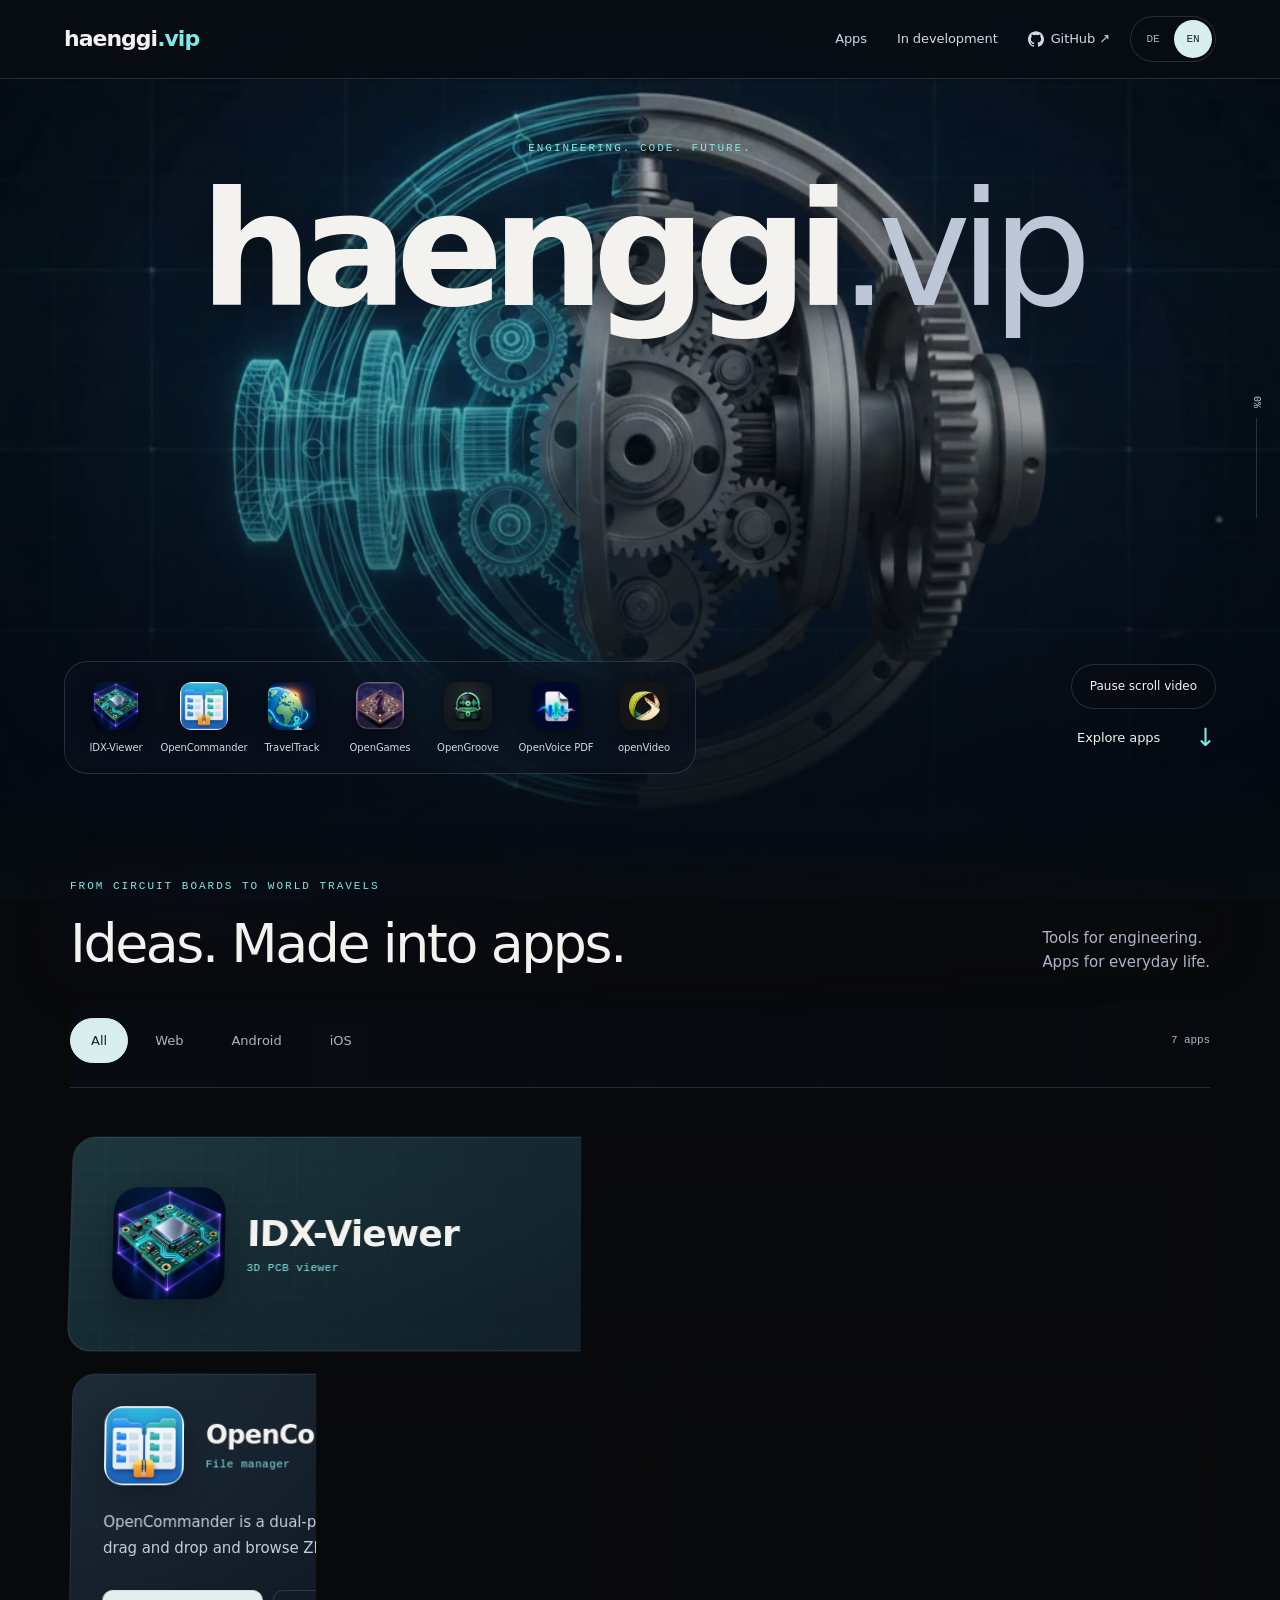
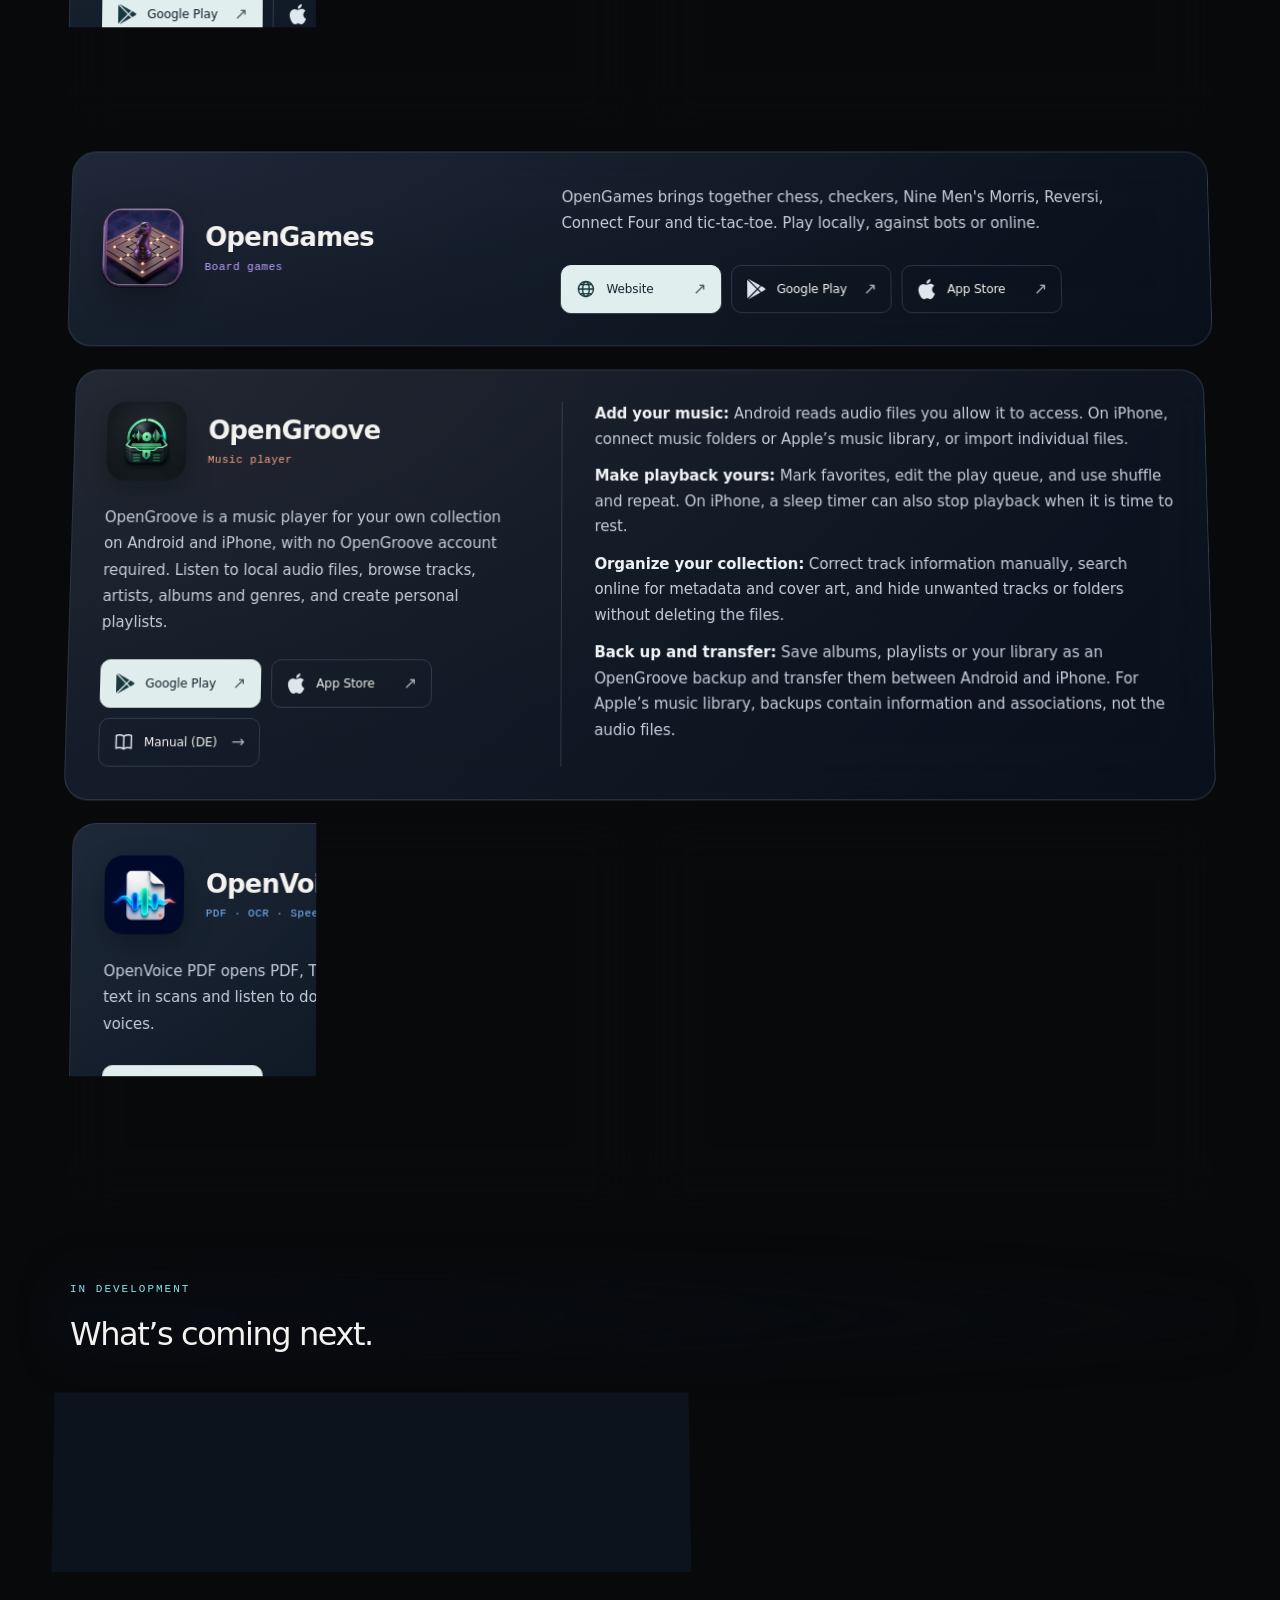
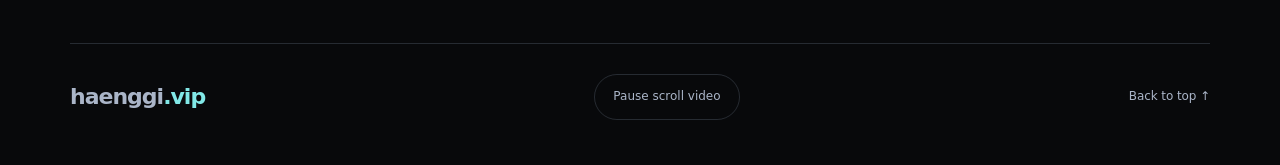
==== index.html @ 6e9cf8d0 "Expand OpenGroove homepage overview with platform-specific features" ====
<!doctype html>
<html lang="de"><head><meta charset="utf-8"><meta name="viewport" content="width=device-width,initial-scale=1"><meta name="theme-color" content="#080c13"><title>haenggi.vip | Apps und PCB-Werkzeuge</title><meta name="description" content="Entdecke IDX-Viewer, OpenCommander, TravelTrack, OpenGames, OpenGroove, OpenVoice PDF und openVideo: Apps für Technik, Dateien, Reisen, Spiele, Musik und Dokumente."><meta property="og:title" content="haenggi.vip | Apps und PCB-Werkzeuge"><meta property="og:description" content="Entdecke IDX-Viewer, OpenCommander, TravelTrack, OpenGames, OpenGroove, OpenVoice PDF und openVideo: Apps für Technik, Dateien, Reisen, Spiele, Musik und Dokumente."><meta property="og:type" content="website"><link rel="canonical" href="https://haenggi.vip/"><link rel="icon" href="assets/favicon.svg"><link rel="stylesheet" href="cool-website.css"><link rel="stylesheet" href="styles.css?v=20261025-opengroove"><script src="language.js" defer></script><script src="config.js" defer></script><script src="cool-website.js" defer></script><script src="app.js?v=20261013" defer></script>
<link rel="alternate" hreflang="de" href="https://haenggi.vip/">
<link rel="alternate" hreflang="en" href="https://haenggi.vip/en/">
<link rel="alternate" hreflang="x-default" href="https://haenggi.vip/">
<meta name="robots" content="index,follow,max-image-preview:large">
<meta property="og:url" content="https://haenggi.vip/">
<meta property="og:site_name" content="haenggi.vip">
<meta property="og:locale" content="de_DE">
<meta property="og:image" content="https://haenggi.vip/assets/hero-poster.jpg">
<meta property="og:image:width" content="1280">
<meta property="og:image:height" content="720">
<meta property="og:image:alt" content="Mechanische Struktur aus dem Hintergrundfilm von haenggi.vip">
<meta name="twitter:card" content="summary_large_image">
<script type="application/ld+json">
{
  "@context": "https://schema.org",
  "@graph": [
    {
      "@type": "WebSite",
      "@id": "https://haenggi.vip/#website",
      "url": "https://haenggi.vip/",
      "name": "haenggi.vip",
      "inLanguage": "de"
    },
    {
      "@type": "CollectionPage",
      "@id": "https://haenggi.vip/#page",
      "url": "https://haenggi.vip/",
      "name": "haenggi.vip | Apps und PCB-Werkzeuge",
      "description": "Entdecke IDX-Viewer, OpenCommander, TravelTrack, OpenGames, OpenGroove, OpenVoice PDF und openVideo: Apps für Technik, Dateien, Reisen, Spiele, Musik und Dokumente.",
      "inLanguage": "de",
      "isPartOf": {
        "@id": "https://haenggi.vip/#website"
      },
      "mainEntity": {
        "@type": "ItemList",
        "name": "Veröffentlichte Apps und Engineering-Werkzeuge",
        "numberOfItems": 7,
        "itemListElement": [
          {
            "@type": "ListItem",
            "position": 1,
            "item": {
              "@type": [
                "SoftwareApplication",
                "SoftwareSourceCode"
              ],
              "@id": "https://haenggi.vip/#idx-viewer",
              "name": "IDX-Viewer",
              "description": "IDX-Viewer ist ein 3D-PCB-Viewer für Leiterplatten im IDX-Format. Änderungen prüfen, bearbeiten und als Antwortdatei exportieren.",
              "url": "https://haenggi-vip.github.io/IDX-Viewer/",
              "applicationCategory": "DesignApplication",
              "image": "https://haenggi.vip/assets/icons/idx-viewer.webp",
              "sameAs": [
                "https://github.com/haenggi-vip/IDX-Viewer"
              ],
              "codeRepository": "https://github.com/haenggi-vip/IDX-Viewer"
            }
          },
          {
            "@type": "ListItem",
            "position": 2,
            "item": {
              "@type": "SoftwareApplication",
              "@id": "https://haenggi.vip/#opencommander",
              "name": "OpenCommander",
              "description": "OpenCommander ist ein Dateimanager mit zwei Fenstern. Dateien per Drag & Drop verschieben und ZIP-Archive durchsuchen.",
              "url": "https://play.google.com/store/apps/details?id=com.opencommander",
              "applicationCategory": "UtilitiesApplication",
              "image": "https://haenggi.vip/assets/icons/opencommander.webp",
              "sameAs": [
                "https://apps.apple.com/ch/app/opencommander/id6804432999"
              ],
              "installUrl": [
                "https://play.google.com/store/apps/details?id=com.opencommander",
                "https://apps.apple.com/ch/app/opencommander/id6804432999"
              ]
            }
          },
          {
            "@type": "ListItem",
            "position": 3,
            "item": {
              "@type": "SoftwareApplication",
              "@id": "https://haenggi.vip/#traveltrack",
              "name": "TravelTrack",
              "description": "TravelTrack ist ein digitales Reisetagebuch: Stopps, Fotos und Videos festhalten und Reiserouten auf einer interaktiven 3D-Weltkarte erkunden.",
              "url": "https://traveltrack.vip",
              "applicationCategory": "TravelApplication",
              "image": "https://haenggi.vip/assets/icons/traveltrack.webp",
              "sameAs": [
                "https://play.google.com/store/apps/details?id=vip.traveltrack.app",
                "https://apps.apple.com/ch/app/traveltrack/id6804429493"
              ],
              "installUrl": [
                "https://play.google.com/store/apps/details?id=vip.traveltrack.app",
                "https://apps.apple.com/ch/app/traveltrack/id6804429493"
              ]
            }
          },
          {
            "@type": "ListItem",
            "position": 4,
            "item": {
              "@type": "SoftwareApplication",
              "@id": "https://haenggi.vip/#opengames",
              "name": "OpenGames",
              "description": "OpenGames vereint Schach, Dame, Mühle, Reversi, Vier Gewinnt und Tic-Tac-Toe. Die Brettspiele lokal, gegen Bots oder online spielen.",
              "url": "https://opengames.vip",
              "applicationCategory": "GameApplication",
              "image": "https://haenggi.vip/assets/icons/opengames.webp",
              "sameAs": [
                "https://play.google.com/store/apps/details?id=vip.opengames.nativeapp",
                "https://apps.apple.com/ch/app/opengames/id6803944966"
              ],
              "installUrl": [
                "https://play.google.com/store/apps/details?id=vip.opengames.nativeapp",
                "https://apps.apple.com/ch/app/opengames/id6803944966"
              ]
            }
          },
          {
            "@type": "ListItem",
            "position": 5,
            "item": {
              "@type": "SoftwareApplication",
              "@id": "https://haenggi.vip/#opengroove",
              "name": "OpenGroove",
              "description": "OpenGroove ist dein Musikplayer für die eigene Sammlung auf Android und iPhone, ohne OpenGroove-Benutzerkonto. Höre lokale Audiodateien, entdecke deine Musik nach Titeln, Interpreten, Alben und Genres und stelle persönliche Playlists zusammen.",
              "url": "https://play.google.com/store/apps/details?id=vip.haenggi.opengroove",
              "applicationCategory": "MultimediaApplication",
              "image": "https://haenggi.vip/assets/icons/opengroove.webp",
              "sameAs": [
                "https://apps.apple.com/ch/app/opengroove/id6804463846"
              ],
              "installUrl": [
                "https://play.google.com/store/apps/details?id=vip.haenggi.opengroove",
                "https://apps.apple.com/ch/app/opengroove/id6804463846"
              ]
            }
          },
          {
            "@type": "ListItem",
            "position": 6,
            "item": {
              "@type": "SoftwareApplication",
              "@id": "https://haenggi.vip/#openvoicepdf",
              "name": "OpenVoice PDF",
              "description": "OpenVoice PDF öffnet PDF, TXT, Markdown und HTML. Text aus Scans erkennen und Dokumente mit lokalen Stimmen vorlesen lassen.",
              "url": "https://play.google.com/store/apps/details?id=com.openvoicepdf.app",
              "installUrl": "https://play.google.com/store/apps/details?id=com.openvoicepdf.app",
              "operatingSystem": "Android",
              "applicationCategory": "BooksApplication",
              "image": "https://haenggi.vip/assets/icons/openvoicepdf.webp"
            }
          },
          {
            "@type": "ListItem",
            "position": 7,
            "item": {
              "@type": "SoftwareApplication",
              "@id": "https://haenggi.vip/#openvideo",
              "name": "openVideo",
              "description": "openVideo bearbeitet Videos direkt auf dem Gerät. Objekten automatisch folgen, Zoom und Tempo anpassen, Clips schneiden und exportieren.",
              "url": "https://play.google.com/store/apps/details?id=com.openvideo.app",
              "installUrl": "https://play.google.com/store/apps/details?id=com.openvideo.app",
              "operatingSystem": "Android",
              "applicationCategory": "MultimediaApplication",
              "image": "https://haenggi.vip/assets/icons/openvideo.webp"
            }
          }
        ]
      }
    }
  ]
}
</script>
</head>
<body><a class="skip-link" href="#apps">Zu den Apps</a>
<header class="site-header"><a class="brand" href="#origin">haenggi<span>.vip</span></a><nav aria-label="Hauptnavigation"><a href="#apps">Apps</a><a href="#development">In Entwicklung</a><a href="https://github.com/haenggi-vip" class="nav-github"><svg class="nav-icon" aria-hidden="true" focusable="false" fill="currentColor" role="img" viewBox="0 0 24 24" xmlns="http://www.w3.org/2000/svg"><path d="M12 .297c-6.63 0-12 5.373-12 12 0 5.303 3.438 9.8 8.205 11.385.6.113.82-.258.82-.577 0-.285-.01-1.04-.015-2.04-3.338.724-4.042-1.61-4.042-1.61C4.422 18.07 3.633 17.7 3.633 17.7c-1.087-.744.084-.729.084-.729 1.205.084 1.838 1.236 1.838 1.236 1.07 1.835 2.809 1.305 3.495.998.108-.776.417-1.305.76-1.605-2.665-.3-5.466-1.332-5.466-5.93 0-1.31.465-2.38 1.235-3.22-.135-.303-.54-1.523.105-3.176 0 0 1.005-.322 3.3 1.23.96-.267 1.98-.399 3-.405 1.02.006 2.04.138 3 .405 2.28-1.552 3.285-1.23 3.285-1.23.645 1.653.24 2.873.12 3.176.765.84 1.23 1.91 1.23 3.22 0 4.61-2.805 5.625-5.475 5.92.42.36.81 1.096.81 2.22 0 1.606-.015 2.896-.015 3.286 0 .315.21.69.825.57C20.565 22.092 24 17.592 24 12.297c0-6.627-5.373-12-12-12"/></svg><span>GitHub ↗</span></a></nav><div class="language-switch" role="group" aria-label="Sprache"><a href="./?lang=de" lang="de" hreflang="de" aria-current="page">DE</a><a href="en/?lang=en" lang="en" hreflang="en">EN</a></div></header>
<div class="background" aria-hidden="true"><img class="media-poster" fetchpriority="high" src="assets/hero-poster.jpg" alt="" width="1280" height="720"><video id="hero-video" data-scroll-src="assets/hero-scroll.mp4" data-scroll-src-mobile="assets/hero-scroll-mobile.mp4" muted playsinline preload="none" poster="assets/hero-poster.jpg"></video></div>
<aside class="scroll-hud" aria-label="Scrollfortschritt"><span><span id="scroll-value">0</span>%</span><div class="progress-track"><i id="progress-fill"></i></div></aside>
<main><section id="origin" class="hero"><div class="hero-shell"><div class="hero-heading"><p class="eyebrow">ENGINEERING. CODE. FUTURE.</p><h1>haenggi<span>.vip</span></h1></div><div class="hero-bottom"><button class="motion-button hero-motion" data-motion-toggle aria-pressed="false">Scroll-Video pausieren</button><nav class="app-dock" aria-label="Direkt zu einer App"><a href="#idx-viewer" title="IDX-Viewer"><img src="assets/icons/idx-viewer.webp" width="48" height="48" alt=""><span>IDX-Viewer</span></a><a href="#opencommander" title="OpenCommander"><img src="assets/icons/opencommander.webp" width="48" height="48" alt=""><span>OpenCommander</span></a><a href="#traveltrack" title="TravelTrack"><img src="assets/icons/traveltrack.webp" width="48" height="48" alt=""><span>TravelTrack</span></a><a href="#opengames" title="OpenGames"><img src="assets/icons/opengames.webp" width="48" height="48" alt=""><span>OpenGames</span></a><a href="#opengroove" title="OpenGroove"><img src="assets/icons/opengroove.webp" width="48" height="48" alt=""><span>OpenGroove</span></a><a href="#openvoicepdf" title="OpenVoice PDF"><img src="assets/icons/openvoicepdf.webp" width="48" height="48" alt=""><span>OpenVoice PDF</span></a><a href="#openvideo" title="openVideo"><img src="assets/icons/openvideo.webp" width="48" height="48" alt=""><span>openVideo</span></a></nav><a class="scroll-cue" href="#apps"><span>Apps entdecken</span><span aria-hidden="true">↓</span></a></div></div></section>
<div id="apps" class="collection"><div class="collection-heading"><div><p class="eyebrow">VON DER LEITERPLATTE BIS ZUR WELTREISE</p><h2>Ideen. Als Apps.</h2></div><p class="collection-note">Werkzeuge für Technik.<br>Apps für jeden Tag.</p></div>
<div class="filter-bar" hidden><div class="filters" role="group" aria-label="Apps nach Plattform filtern"><button data-filter="all" aria-pressed="true">Alle</button><button data-filter="web" aria-pressed="false">Web</button><button data-filter="android" aria-pressed="false">Android</button><button data-filter="ios" aria-pressed="false">iOS</button></div><span id="result-count" role="status">7 Apps</span></div>
<section id="engineering" class="portfolio engineering" aria-label="PCB und Engineering"><div class="cards">
<!-- Standardparts: bis zur Veröffentlichung ausgeblendet.
<article class="app-card" id="standardparts"><div class="app-identity"><img class="app-icon" src="assets/icons/standardparts.webp" width="96" height="96" alt="" loading="lazy"><div><h3>Standardparts</h3><p class="category">CAD Teile</p></div></div><div class="card-info"><p class="app-description">CAD-Bauteile für die mechanische Konstruktion.</p></div></article>
-->
<article class="app-card" data-platforms="web" id="idx-viewer"><div class="app-identity"><img class="app-icon" src="assets/icons/idx-viewer.webp" width="96" height="96" alt="" loading="lazy"><div><h3>IDX-Viewer</h3><p class="category">3D-PCB-Viewer</p></div></div><div class="card-info"><p class="app-description">IDX-Viewer ist ein 3D-PCB-Viewer für Leiterplatten im IDX-Format. Änderungen prüfen, bearbeiten und als Antwortdatei exportieren.</p><div class="app-actions"><a class="app-link" href="https://haenggi-vip.github.io/IDX-Viewer/" aria-label="IDX-Viewer öffnen"><svg class="button-icon" style="fill:none" aria-hidden="true" focusable="false" xmlns="http://www.w3.org/2000/svg" viewBox="0 0 24 24" fill="none" stroke="currentColor" stroke-width="1.7"><circle cx="12" cy="12" r="9"/><ellipse cx="12" cy="12" rx="4" ry="9"/><path d="M3 12h18M5 6.5h14M5 17.5h14"/></svg><span class="button-label">App öffnen</span><span class="button-arrow" aria-hidden="true">↗</span></a><a class="store-link" href="https://github.com/haenggi-vip/IDX-Viewer" aria-label="IDX-Viewer auf GitHub"><svg class="button-icon" aria-hidden="true" focusable="false" fill="currentColor" role="img" viewBox="0 0 24 24" xmlns="http://www.w3.org/2000/svg"><path d="M12 .297c-6.63 0-12 5.373-12 12 0 5.303 3.438 9.8 8.205 11.385.6.113.82-.258.82-.577 0-.285-.01-1.04-.015-2.04-3.338.724-4.042-1.61-4.042-1.61C4.422 18.07 3.633 17.7 3.633 17.7c-1.087-.744.084-.729.084-.729 1.205.084 1.838 1.236 1.838 1.236 1.07 1.835 2.809 1.305 3.495.998.108-.776.417-1.305.76-1.605-2.665-.3-5.466-1.332-5.466-5.93 0-1.31.465-2.38 1.235-3.22-.135-.303-.54-1.523.105-3.176 0 0 1.005-.322 3.3 1.23.96-.267 1.98-.399 3-.405 1.02.006 2.04.138 3 .405 2.28-1.552 3.285-1.23 3.285-1.23.645 1.653.24 2.873.12 3.176.765.84 1.23 1.91 1.23 3.22 0 4.61-2.805 5.625-5.475 5.92.42.36.81 1.096.81 2.22 0 1.606-.015 2.896-.015 3.286 0 .315.21.69.825.57C20.565 22.092 24 17.592 24 12.297c0-6.627-5.373-12-12-12"/></svg><span class="button-label">GitHub</span><span class="button-arrow" aria-hidden="true">↗</span></a></div></div></article></div></section>
<section id="digital" class="portfolio digital" aria-label="Apps für den Alltag"><div class="cards"><article class="app-card" data-platforms="android ios" id="opencommander"><div class="app-identity"><img class="app-icon" src="assets/icons/opencommander.webp" width="96" height="96" alt="" loading="lazy"><div><h3>OpenCommander</h3><p class="category">Dateimanager</p></div></div><div class="card-info"><p class="app-description">OpenCommander ist ein Dateimanager mit zwei Fenstern. Dateien per Drag & Drop verschieben und ZIP-Archive durchsuchen.</p><div class="app-actions"><a class="app-link" data-app="opencommander" href="https://play.google.com/store/apps/details?id=com.opencommander" aria-label="OpenCommander auf Google Play"><svg class="button-icon" aria-hidden="true" focusable="false" fill="currentColor" role="img" viewBox="0 0 24 24" xmlns="http://www.w3.org/2000/svg"><path d="M22.018 13.298l-3.919 2.218-3.515-3.493 3.543-3.521 3.891 2.202a1.49 1.49 0 0 1 0 2.594zM1.337.924a1.486 1.486 0 0 0-.112.568v21.017c0 .217.045.419.124.6l11.155-11.087L1.337.924zm12.207 10.065l3.258-3.238L3.45.195a1.466 1.466 0 0 0-.946-.179l11.04 10.973zm0 2.067l-11 10.933c.298.036.612-.016.906-.183l13.324-7.54-3.23-3.21z"/></svg><span class="button-label">Google Play</span><span class="button-arrow" aria-hidden="true">↗</span></a><a class="store-link" href="https://apps.apple.com/ch/app/opencommander/id6804432999" aria-label="OpenCommander im App Store"><svg class="button-icon" aria-hidden="true" focusable="false" fill="currentColor" role="img" viewBox="0 0 24 24" xmlns="http://www.w3.org/2000/svg"><path d="M12.152 6.896c-.948 0-2.415-1.078-3.96-1.04-2.04.027-3.91 1.183-4.961 3.014-2.117 3.675-.546 9.103 1.519 12.09 1.013 1.454 2.208 3.09 3.792 3.039 1.52-.065 2.09-.987 3.935-.987 1.831 0 2.35.987 3.96.948 1.637-.026 2.676-1.48 3.676-2.948 1.156-1.688 1.636-3.325 1.662-3.415-.039-.013-3.182-1.221-3.22-4.857-.026-3.04 2.48-4.494 2.597-4.559-1.429-2.09-3.623-2.324-4.39-2.376-2-.156-3.675 1.09-4.61 1.09zM15.53 3.83c.843-1.012 1.4-2.427 1.245-3.83-1.207.052-2.662.805-3.532 1.818-.78.896-1.454 2.338-1.273 3.714 1.338.104 2.715-.688 3.559-1.701"/></svg><span class="button-label">App Store</span><span class="button-arrow" aria-hidden="true">↗</span></a></div></div></article><article class="app-card" data-platforms="web android ios" id="traveltrack"><div class="app-identity"><img class="app-icon" src="assets/icons/traveltrack.webp" width="96" height="96" alt="" loading="lazy"><div><h3>TravelTrack</h3><p class="category">Reisetagebuch</p></div></div><div class="card-info"><p class="app-description">TravelTrack ist ein digitales Reisetagebuch: Stopps, Fotos und Videos festhalten und Reiserouten auf einer interaktiven 3D-Weltkarte erkunden.</p><div class="app-actions"><a class="app-link" data-app="traveltrack" href="https://traveltrack.vip" aria-label="TravelTrack öffnen"><svg class="button-icon" style="fill:none" aria-hidden="true" focusable="false" xmlns="http://www.w3.org/2000/svg" viewBox="0 0 24 24" fill="none" stroke="currentColor" stroke-width="1.7"><circle cx="12" cy="12" r="9"/><ellipse cx="12" cy="12" rx="4" ry="9"/><path d="M3 12h18M5 6.5h14M5 17.5h14"/></svg><span class="button-label">Website</span><span class="button-arrow" aria-hidden="true">↗</span></a><a class="store-link" href="https://play.google.com/store/apps/details?id=vip.traveltrack.app" aria-label="TravelTrack auf Google Play"><svg class="button-icon" aria-hidden="true" focusable="false" fill="currentColor" role="img" viewBox="0 0 24 24" xmlns="http://www.w3.org/2000/svg"><path d="M22.018 13.298l-3.919 2.218-3.515-3.493 3.543-3.521 3.891 2.202a1.49 1.49 0 0 1 0 2.594zM1.337.924a1.486 1.486 0 0 0-.112.568v21.017c0 .217.045.419.124.6l11.155-11.087L1.337.924zm12.207 10.065l3.258-3.238L3.45.195a1.466 1.466 0 0 0-.946-.179l11.04 10.973zm0 2.067l-11 10.933c.298.036.612-.016.906-.183l13.324-7.54-3.23-3.21z"/></svg><span class="button-label">Google Play</span><span class="button-arrow" aria-hidden="true">↗</span></a><a class="store-link" href="https://apps.apple.com/ch/app/traveltrack/id6804429493" aria-label="TravelTrack im App Store"><svg class="button-icon" aria-hidden="true" focusable="false" fill="currentColor" role="img" viewBox="0 0 24 24" xmlns="http://www.w3.org/2000/svg"><path d="M12.152 6.896c-.948 0-2.415-1.078-3.96-1.04-2.04.027-3.91 1.183-4.961 3.014-2.117 3.675-.546 9.103 1.519 12.09 1.013 1.454 2.208 3.09 3.792 3.039 1.52-.065 2.09-.987 3.935-.987 1.831 0 2.35.987 3.96.948 1.637-.026 2.676-1.48 3.676-2.948 1.156-1.688 1.636-3.325 1.662-3.415-.039-.013-3.182-1.221-3.22-4.857-.026-3.04 2.48-4.494 2.597-4.559-1.429-2.09-3.623-2.324-4.39-2.376-2-.156-3.675 1.09-4.61 1.09zM15.53 3.83c.843-1.012 1.4-2.427 1.245-3.83-1.207.052-2.662.805-3.532 1.818-.78.896-1.454 2.338-1.273 3.714 1.338.104 2.715-.688 3.559-1.701"/></svg><span class="button-label">App Store</span><span class="button-arrow" aria-hidden="true">↗</span></a></div></div></article><article class="app-card" data-platforms="web android ios" id="opengames"><div class="app-identity"><img class="app-icon" src="assets/icons/opengames.webp" width="96" height="96" alt="" loading="lazy"><div><h3>OpenGames</h3><p class="category">Brettspiele</p></div></div><div class="card-info"><p class="app-description">OpenGames vereint Schach, Dame, Mühle, Reversi, Vier Gewinnt und Tic-Tac-Toe. Die Brettspiele lokal, gegen Bots oder online spielen.</p><div class="app-actions"><a class="app-link" data-app="opengames" href="https://opengames.vip" aria-label="OpenGames öffnen"><svg class="button-icon" style="fill:none" aria-hidden="true" focusable="false" xmlns="http://www.w3.org/2000/svg" viewBox="0 0 24 24" fill="none" stroke="currentColor" stroke-width="1.7"><circle cx="12" cy="12" r="9"/><ellipse cx="12" cy="12" rx="4" ry="9"/><path d="M3 12h18M5 6.5h14M5 17.5h14"/></svg><span class="button-label">Website</span><span class="button-arrow" aria-hidden="true">↗</span></a><a class="store-link" href="https://play.google.com/store/apps/details?id=vip.opengames.nativeapp" aria-label="OpenGames auf Google Play"><svg class="button-icon" aria-hidden="true" focusable="false" fill="currentColor" role="img" viewBox="0 0 24 24" xmlns="http://www.w3.org/2000/svg"><path d="M22.018 13.298l-3.919 2.218-3.515-3.493 3.543-3.521 3.891 2.202a1.49 1.49 0 0 1 0 2.594zM1.337.924a1.486 1.486 0 0 0-.112.568v21.017c0 .217.045.419.124.6l11.155-11.087L1.337.924zm12.207 10.065l3.258-3.238L3.45.195a1.466 1.466 0 0 0-.946-.179l11.04 10.973zm0 2.067l-11 10.933c.298.036.612-.016.906-.183l13.324-7.54-3.23-3.21z"/></svg><span class="button-label">Google Play</span><span class="button-arrow" aria-hidden="true">↗</span></a><a class="store-link" href="https://apps.apple.com/ch/app/opengames/id6803944966" aria-label="OpenGames im App Store"><svg class="button-icon" aria-hidden="true" focusable="false" fill="currentColor" role="img" viewBox="0 0 24 24" xmlns="http://www.w3.org/2000/svg"><path d="M12.152 6.896c-.948 0-2.415-1.078-3.96-1.04-2.04.027-3.91 1.183-4.961 3.014-2.117 3.675-.546 9.103 1.519 12.09 1.013 1.454 2.208 3.09 3.792 3.039 1.52-.065 2.09-.987 3.935-.987 1.831 0 2.35.987 3.96.948 1.637-.026 2.676-1.48 3.676-2.948 1.156-1.688 1.636-3.325 1.662-3.415-.039-.013-3.182-1.221-3.22-4.857-.026-3.04 2.48-4.494 2.597-4.559-1.429-2.09-3.623-2.324-4.39-2.376-2-.156-3.675 1.09-4.61 1.09zM15.53 3.83c.843-1.012 1.4-2.427 1.245-3.83-1.207.052-2.662.805-3.532 1.818-.78.896-1.454 2.338-1.273 3.714 1.338.104 2.715-.688 3.559-1.701"/></svg><span class="button-label">App Store</span><span class="button-arrow" aria-hidden="true">↗</span></a></div></div></article><article class="app-card" data-platforms="android ios" id="opengroove"><div class="app-identity"><img class="app-icon" src="assets/icons/opengroove.webp" width="96" height="96" alt="" loading="lazy"><div><h3>OpenGroove</h3><p class="category">Musikplayer</p></div></div><div class="card-info"><p class="app-description">OpenGroove ist dein Musikplayer für die eigene Sammlung auf Android und iPhone, ohne OpenGroove-Benutzerkonto. Höre lokale Audiodateien, entdecke deine Musik nach Titeln, Interpreten, Alben und Genres und stelle persönliche Playlists zusammen.</p><ul class="app-details"><li><strong>Musik hinzufügen:</strong> Android liest freigegebene Audiodateien ein. Auf dem iPhone verbindest du Musikordner oder Apples Musikmediathek und kannst einzelne Dateien importieren.</li><li><strong>Wiedergabe gestalten:</strong> Favoriten markieren, die Abspielliste bearbeiten sowie Zufall und Wiederholung nutzen. Auf dem iPhone hilft zusätzlich ein Sleep-Timer beim Einschlafen.</li><li><strong>Sammlung aufräumen:</strong> Titelangaben manuell korrigieren, online nach Metadaten und Covern suchen und unerwünschte Titel oder Ordner ausblenden, ohne die Dateien zu löschen.</li><li><strong>Sichern und mitnehmen:</strong> Alben, Playlists oder die Bibliothek als OpenGroove-Backup sichern und zwischen Android und iPhone übertragen. Bei Apples Musikmediathek werden Angaben und Zuordnungen gesichert, nicht die Audiodateien.</li></ul><div class="app-actions"><a class="app-link" data-app="opengroove" href="https://play.google.com/store/apps/details?id=vip.haenggi.opengroove" aria-label="OpenGroove auf Google Play"><svg class="button-icon" aria-hidden="true" focusable="false" fill="currentColor" role="img" viewBox="0 0 24 24" xmlns="http://www.w3.org/2000/svg"><path d="M22.018 13.298l-3.919 2.218-3.515-3.493 3.543-3.521 3.891 2.202a1.49 1.49 0 0 1 0 2.594zM1.337.924a1.486 1.486 0 0 0-.112.568v21.017c0 .217.045.419.124.6l11.155-11.087L1.337.924zm12.207 10.065l3.258-3.238L3.45.195a1.466 1.466 0 0 0-.946-.179l11.04 10.973zm0 2.067l-11 10.933c.298.036.612-.016.906-.183l13.324-7.54-3.23-3.21z"/></svg><span class="button-label">Google Play</span><span class="button-arrow" aria-hidden="true">↗</span></a><a class="store-link" href="https://apps.apple.com/ch/app/opengroove/id6804463846" aria-label="OpenGroove im App Store"><svg class="button-icon" aria-hidden="true" focusable="false" fill="currentColor" role="img" viewBox="0 0 24 24" xmlns="http://www.w3.org/2000/svg"><path d="M12.152 6.896c-.948 0-2.415-1.078-3.96-1.04-2.04.027-3.91 1.183-4.961 3.014-2.117 3.675-.546 9.103 1.519 12.09 1.013 1.454 2.208 3.09 3.792 3.039 1.52-.065 2.09-.987 3.935-.987 1.831 0 2.35.987 3.96.948 1.637-.026 2.676-1.48 3.676-2.948 1.156-1.688 1.636-3.325 1.662-3.415-.039-.013-3.182-1.221-3.22-4.857-.026-3.04 2.48-4.494 2.597-4.559-1.429-2.09-3.623-2.324-4.39-2.376-2-.156-3.675 1.09-4.61 1.09zM15.53 3.83c.843-1.012 1.4-2.427 1.245-3.83-1.207.052-2.662.805-3.532 1.818-.78.896-1.454 2.338-1.273 3.714 1.338.104 2.715-.688 3.559-1.701"/></svg><span class="button-label">App Store</span><span class="button-arrow" aria-hidden="true">↗</span></a><a class="store-link" href="opengroove/handbuch/" aria-label="OpenGroove-Handbuch lesen"><svg class="button-icon" style="fill:none" aria-hidden="true" focusable="false" viewBox="0 0 24 24" fill="none" stroke="currentColor" stroke-width="1.7"><path d="M12 5v15M3 4c3-1 6-1 9 1 3-2 6-2 9-1v15c-3-1-6-1-9 1-3-2-6-2-9-1Z"/></svg><span class="button-label">Handbuch</span><span class="button-arrow" aria-hidden="true">→</span></a></div></div></article><article class="app-card" data-platforms="android" id="openvoicepdf"><div class="app-identity"><img class="app-icon" src="assets/icons/openvoicepdf.webp" width="96" height="96" alt="" loading="lazy"><div><h3>OpenVoice PDF</h3><p class="category">PDF · OCR · Sprache</p></div></div><div class="card-info"><p class="app-description">OpenVoice PDF öffnet PDF, TXT, Markdown und HTML. Text aus Scans erkennen und Dokumente mit lokalen Stimmen vorlesen lassen.</p><div class="app-actions"><a class="app-link" href="https://play.google.com/store/apps/details?id=com.openvoicepdf.app" aria-label="OpenVoice PDF auf Google Play"><svg class="button-icon" aria-hidden="true" focusable="false" fill="currentColor" role="img" viewBox="0 0 24 24" xmlns="http://www.w3.org/2000/svg"><path d="M22.018 13.298l-3.919 2.218-3.515-3.493 3.543-3.521 3.891 2.202a1.49 1.49 0 0 1 0 2.594zM1.337.924a1.486 1.486 0 0 0-.112.568v21.017c0 .217.045.419.124.6l11.155-11.087L1.337.924zm12.207 10.065l3.258-3.238L3.45.195a1.466 1.466 0 0 0-.946-.179l11.04 10.973zm0 2.067l-11 10.933c.298.036.612-.016.906-.183l13.324-7.54-3.23-3.21z"/></svg><span class="button-label">Google Play</span><span class="button-arrow" aria-hidden="true">↗</span></a></div></div></article><article class="app-card" data-platforms="android" id="openvideo"><div class="app-identity"><img class="app-icon" src="assets/icons/openvideo.webp" width="96" height="96" alt="" loading="lazy"><div><h3>openVideo</h3><p class="category">Videoeditor</p></div></div><div class="card-info"><p class="app-description">openVideo bearbeitet Videos direkt auf dem Gerät. Objekten automatisch folgen, Zoom und Tempo anpassen, Clips schneiden und exportieren.</p><div class="app-actions"><a class="app-link" href="https://play.google.com/store/apps/details?id=com.openvideo.app" aria-label="openVideo auf Google Play"><svg class="button-icon" aria-hidden="true" focusable="false" fill="currentColor" role="img" viewBox="0 0 24 24" xmlns="http://www.w3.org/2000/svg"><path d="M22.018 13.298l-3.919 2.218-3.515-3.493 3.543-3.521 3.891 2.202a1.49 1.49 0 0 1 0 2.594zM1.337.924a1.486 1.486 0 0 0-.112.568v21.017c0 .217.045.419.124.6l11.155-11.087L1.337.924zm12.207 10.065l3.258-3.238L3.45.195a1.466 1.466 0 0 0-.946-.179l11.04 10.973zm0 2.067l-11 10.933c.298.036.612-.016.906-.183l13.324-7.54-3.23-3.21z"/></svg><span class="button-label">Google Play</span><span class="button-arrow" aria-hidden="true">↗</span></a></div></div></article></div></section></div>
<section id="development" class="development"><div class="section-heading"><p class="eyebrow">IN ENTWICKLUNG</p><h2>Was als Nächstes kommt.</h2></div><div class="development-grid"><article class="app-card" id="openlearn"><div class="app-identity"><span class="app-monogram" aria-hidden="true">OL</span><div><h3>OpenLearn</h3><p class="category">Lernen</p></div></div><div class="card-info"><p class="app-description">Eine App zum Lernen. Weitere Funktionen werden mit der Veröffentlichung vorgestellt.</p><p class="app-status">In Entwicklung</p></div></article></div></section>
</main><footer class="minimal-footer"><a class="brand" href="#origin">haenggi<span>.vip</span></a><button id="motion-toggle" class="motion-button" aria-pressed="false">Bewegung reduzieren</button><a href="#origin">Nach oben ↑</a></footer></body></html>
---- cool-website.css ----
/* ============================================================================
   cool-website.css: the taste floor
   ----------------------------------------------------------------------------
   Two layers, and the split matters:

     TOKENS   what you override per brand. Colour roles, the type ramp, the
              spacing scale, elevation, motion. A brand is ~12 values.
     DEVICES  what the engine drives. Do not restyle these to taste; they are
              the mechanism. Style your own markup instead.

   Nothing here draws a "component". There are no card, badge, or pill classes,
   because a stylesheet that ships those is how every page built on it ends up
   with the same shapes. You get a floor and a vocabulary; the composition is
   yours.
   ========================================================================== */

/* ---------------------------------------------------------------- tokens -- */
:root {
  /* --- colour roles. Override these six and the page is rebranded. -------- */
  --cw-canvas:      #08090b;   /* the page ground. Drift interpolates this.   */
  --cw-surface:     #101217;   /* anything raised off the ground             */
  --cw-ink:         #f4f2ef;   /* primary text                               */
  --cw-ink-soft:    #9a9ba1;   /* secondary text. Tinted, never flat gray.   */
  --cw-accent:      #d8ff3e;   /* ONE accent. It owns a region, not confetti. */
  --cw-accent-ink:  #08090b;   /* text that sits on the accent               */

  --cw-hairline:    color-mix(in oklab, var(--cw-ink) 12%, transparent);
  --cw-hairline-strong: color-mix(in oklab, var(--cw-ink) 22%, transparent);

  /* --- type. Two families max. Display carries voice, text carries prose. - */
  --cw-font-display: "Instrument Sans", "Geist", system-ui, sans-serif;
  --cw-font-text:    "Geist", system-ui, sans-serif;
  --cw-font-mono:    "Geist Mono", ui-monospace, monospace;

  /* Fluid ramp. Tracking tightens as size grows because a face set at 6rem
     with 0 tracking reads loose; this is optical correction, not decoration. */
  --cw-t-xs:   clamp(0.75rem, 0.72rem + 0.15vw, 0.82rem);
  --cw-t-sm:   clamp(0.875rem, 0.84rem + 0.18vw, 0.95rem);
  --cw-t-base: clamp(1rem, 0.96rem + 0.22vw, 1.125rem);
  --cw-t-lg:   clamp(1.2rem, 1.1rem + 0.5vw, 1.5rem);
  --cw-t-xl:   clamp(1.6rem, 1.35rem + 1.2vw, 2.25rem);
  --cw-t-2xl:  clamp(2.1rem, 1.6rem + 2.4vw, 3.4rem);
  --cw-t-3xl:  clamp(2.8rem, 1.9rem + 4.2vw, 5rem);
  --cw-t-4xl:  clamp(3.4rem, 1.9rem + 6.6vw, 7.5rem);

  --cw-track-tight:  -0.035em;
  --cw-track-snug:   -0.02em;
  --cw-track-normal: -0.005em;
  --cw-track-wide:    0.08em;

  --cw-leading-none: 0.94;
  --cw-leading-tight: 1.06;
  --cw-leading-body: 1.62;

  --cw-measure: 62ch;

  /* --- space. 4px base: the useful middle steps an 8-only scale misses. --- */
  --cw-1: 0.25rem;  --cw-2: 0.5rem;   --cw-3: 0.75rem;  --cw-4: 1rem;
  --cw-5: 1.5rem;   --cw-6: 2rem;     --cw-7: 3rem;     --cw-8: 4rem;
  --cw-9: 6rem;     --cw-10: 8rem;    --cw-11: 12rem;

  /* Section rhythm is fluid so a phone doesn't inherit desktop air. */
  --cw-section: clamp(4.5rem, 9vw, 11rem);
  --cw-gutter:  clamp(1.25rem, 5vw, 5.5rem);
  --cw-maxw:    82rem;

  /* --- radius. Pick one scale for the page and hold it. ------------------- */
  --cw-r-sm: 6px;  --cw-r-md: 12px;  --cw-r-lg: 20px;  --cw-r-pill: 999px;

  /* --- elevation. Every shadow has an offset AND a soft blur, and is tinted
         to the canvas hue. A zero-offset coloured halo is decoration, not
         depth, so there isn't one here. ---------------------------------- */
  --cw-shadow-color: 220 40% 2%;
  --cw-e1: 0 1px 2px hsl(var(--cw-shadow-color) / 0.28),
           0 2px 6px -1px hsl(var(--cw-shadow-color) / 0.20);
  --cw-e2: 0 2px 4px hsl(var(--cw-shadow-color) / 0.24),
           0 8px 18px -4px hsl(var(--cw-shadow-color) / 0.30);
  --cw-e3: 0 4px 8px hsl(var(--cw-shadow-color) / 0.22),
           0 18px 40px -8px hsl(var(--cw-shadow-color) / 0.38),
           0 48px 90px -24px hsl(var(--cw-shadow-color) / 0.30);

  /* Edge light: a 1px top highlight sells a raised surface better than any
     amount of blur, because real raised things catch light on their lip. */
  --cw-edge: inset 0 1px 0 color-mix(in oklab, var(--cw-ink) 10%, transparent);

  /* --- motion. Built-in CSS easings are too weak for UI. ------------------ */
  --cw-ease-out:    cubic-bezier(0.23, 1, 0.32, 1);
  --cw-ease-in-out: cubic-bezier(0.77, 0, 0.175, 1);
  --cw-ease-drawer: cubic-bezier(0.32, 0.72, 0, 1);
  --cw-d-fast: 160ms;  --cw-d-base: 240ms;  --cw-d-slow: 420ms;

  --cw-z-stage: 1; --cw-z-copy: 20; --cw-z-chrome: 60;
}

/* --------------------------------------------------------------- reset -- */
*, *::before, *::after { box-sizing: border-box; }
html { -webkit-text-size-adjust: 100%; scroll-behavior: smooth; }
@media (prefers-reduced-motion: reduce) { html { scroll-behavior: auto; } }

body {
  margin: 0;
  background: var(--cw-canvas);
  color: var(--cw-ink);
  font-family: var(--cw-font-text);
  font-size: var(--cw-t-base);
  line-height: var(--cw-leading-body);
  letter-spacing: var(--cw-track-normal);
  -webkit-font-smoothing: antialiased;
  text-rendering: optimizeLegibility;
  font-synthesis-weight: none;
  overflow-x: clip;
}
img, video, canvas, svg { display: block; max-width: 100%; }
button, input, select, textarea { font: inherit; color: inherit; }

/* ------------------------------------------------- the browser surfaces --
   The parts you did not draw still carry the design. Selection, caret, focus
   ring, scrollbar and tabular numerals all ship with defaults that belong to no
   design system. Theming them is the cheapest signal that a page was built
   rather than assembled, and it is the step that gets skipped most reliably. */
::selection { background: var(--cw-accent); color: var(--cw-accent-ink); }
:root { caret-color: var(--cw-accent); accent-color: var(--cw-accent); }
:focus-visible {
  outline: 2px solid var(--cw-accent);
  outline-offset: 3px;
  border-radius: var(--cw-r-sm);
}
:where(a) { color: inherit; text-decoration-thickness: 1px; text-underline-offset: 0.22em; }
@supports (scrollbar-color: auto) {
  html { scrollbar-color: color-mix(in oklab, var(--cw-ink) 26%, transparent) transparent; scrollbar-width: thin; }
}
:where(table, .cw-nums, [data-cw-count]) { font-variant-numeric: tabular-nums; }

/* ----------------------------------------------------------- typography -- */
.cw-display {
  font-family: var(--cw-font-display);
  font-weight: 500;
  line-height: var(--cw-leading-none);
  letter-spacing: var(--cw-track-tight);
  text-wrap: balance;
  margin: 0;
}
.cw-display--xl { font-size: var(--cw-t-4xl); }
.cw-display--lg { font-size: var(--cw-t-3xl); }
.cw-display--md { font-size: var(--cw-t-2xl); letter-spacing: var(--cw-track-snug); }
.cw-lede {
  font-size: var(--cw-t-lg);
  line-height: 1.44;
  letter-spacing: var(--cw-track-snug);
  color: var(--cw-ink);
  max-width: 46ch;
  text-wrap: pretty;
  margin: 0;
}
.cw-body { max-width: var(--cw-measure); color: var(--cw-ink-soft); text-wrap: pretty; margin: 0; }
.cw-label {
  font-family: var(--cw-font-mono);
  font-size: var(--cw-t-xs);
  letter-spacing: var(--cw-track-wide);
  text-transform: uppercase;
  color: var(--cw-ink-soft);
}

/* ---------------------------------------------------------------- layout -- */
.cw-wrap { width: 100%; max-width: var(--cw-maxw); margin-inline: auto; padding-inline: var(--cw-gutter); }
.cw-section { padding-block: var(--cw-section); }
/* More space above a heading than below it: the gap belongs to the boundary,
   not to the pair. */
.cw-stack > * + * { margin-top: var(--cw-4); }
.cw-stack > :is(h1,h2,h3) { margin-top: var(--cw-7); }
.cw-stack > :is(h1,h2,h3):first-child { margin-top: 0; }
.cw-rule { height: 1px; border: 0; background: var(--cw-hairline); margin: 0; }

/* =============================================================== DEVICES ==
   Driven by the engine. Restyle your own markup, not these.                */

.cw-act--pinned { position: relative; }
.cw-stage {
  position: sticky; top: 0;
  height: 100vh; height: 100svh;
  overflow: clip;
  z-index: var(--cw-z-stage);
}

/* scrub / sequence media */
.cw-stage :is(video[data-cw-scrub], canvas[data-cw-sequence], .cw-stage__poster) {
  position: absolute; inset: 0;
  width: 100%; height: 100%;
  object-fit: cover;
}
video[data-cw-scrub] { opacity: 0; transition: opacity 380ms var(--cw-ease-out); }
.cw-has-clip video[data-cw-scrub] { opacity: 1; }
/* The poster is a live frame-holder, not a placeholder: it stays up until a
   real video frame has painted, which is what stops the blank-stage flash. */
.cw-stage__poster { z-index: 0; transition: opacity 380ms var(--cw-ease-out); }
.cw-has-clip .cw-stage__poster { opacity: 0; }

/* A scrim only where text sits. A full-frame darkening layer flattens the
   image everywhere to fix contrast in one corner. */
.cw-scrim {
  position: absolute; inset: 0; pointer-events: none; z-index: 1;
  background: linear-gradient(
    var(--cw-scrim-angle, 180deg),
    color-mix(in oklab, var(--cw-canvas) var(--cw-scrim-a, 78%), transparent) 0%,
    color-mix(in oklab, var(--cw-canvas) 30%, transparent) 42%,
    transparent 68%);
}
/* Point the scrim at the copy. A scrim gradient that darkens the top while the
   copy sits at the bottom fixes contrast nowhere and flattens the image
   everywhere, which is the most common way text-over-video goes wrong. */
.cw-scrim--bottom { --cw-scrim-angle: 0deg; }
.cw-scrim--left   { --cw-scrim-angle: 90deg; }
.cw-scrim--right  { --cw-scrim-angle: 270deg; }

/* Corner scrims, for copy anchored to a corner. An edge gradient has to darken
   a whole band across the frame to cover one corner; a corner gradient puts the
   density where the text is and leaves the rest of the image alone. Pair with
   .cw-copy--lead / .cw-copy--trail. */
.cw-scrim--lead {
  background: linear-gradient(to top right,
    color-mix(in oklab, var(--cw-canvas) 94%, transparent) 0%,
    color-mix(in oklab, var(--cw-canvas) 72%, transparent) 30%,
    color-mix(in oklab, var(--cw-canvas) 30%, transparent) 52%,
    transparent 72%);
}
.cw-scrim--trail {
  background: linear-gradient(to top left,
    color-mix(in oklab, var(--cw-canvas) 94%, transparent) 0%,
    color-mix(in oklab, var(--cw-canvas) 72%, transparent) 30%,
    color-mix(in oklab, var(--cw-canvas) 30%, transparent) 52%,
    transparent 72%);
}
/* A band across the bottom, for copy that spans the full width of the frame.
   That is what both corner anchors become below 860px, and it is also the right
   shape whenever the copy block is wider than a corner. */
.cw-scrim--band {
  background: linear-gradient(to top,
    color-mix(in oklab, var(--cw-canvas) 94%, transparent) 0%,
    color-mix(in oklab, var(--cw-canvas) 74%, transparent) 22%,
    color-mix(in oklab, var(--cw-canvas) 30%, transparent) 42%,
    transparent 58%);
}
.cw-scrim--vignette {
  background: radial-gradient(120% 90% at 50% 45%, transparent 40%,
              color-mix(in oklab, var(--cw-canvas) 70%, transparent) 100%);
}

/* copy over a stage.
   max-width is in rem, never ch. A `ch` on this container resolves against the
   CONTAINER's font-size (body size), not the display size of the heading inside
   it, so `max-width: 20ch` here silently produces a ~180px column and wraps a
   hero headline to six lines. Set a ch measure on the text element itself. */
.cw-copy {
  position: absolute; z-index: var(--cw-z-copy);
  inset-inline: var(--cw-gutter);
  max-width: min(46rem, 76vw);
  will-change: opacity, transform;
}
.cw-copy--lead   { left: var(--cw-gutter); bottom: clamp(3rem, 12vh, 9rem); }
/* inset-inline FIRST. It is the shorthand for left+right, so declaring it after
   `left: 50%` resets left to auto and the block drifts off the left edge. */
.cw-copy--center { inset-inline: auto; left: 50%; top: 50%; translate: -50% -50%; text-align: center; }
.cw-copy--trail  { inset-inline: auto; right: var(--cw-gutter); bottom: clamp(3rem, 12vh, 9rem); text-align: right; }

/* cue defaults: the engine writes opacity/transform inline, these are the
   pre-paint state so nothing flashes before the first read() */
[data-cw-cue] { opacity: 0; will-change: opacity, transform; }
.cw-ready [data-cw-cue] { transition: none; }

/* kinetic split */
.cw-split { display: inline-block; overflow: hidden; vertical-align: top; }
/* Descenders live below the baseline; a line mask clipped to the line box eats
   the tails off g, y, p, j. The padding buys them room back. */
.cw-split--line { display: block; padding-bottom: 0.14em; margin-bottom: -0.14em; }
.cw-split__i { display: inline-block; will-change: transform, opacity; }
.cw-is-split { opacity: 1 !important; }

/* horizontal rail */
[data-cw-pan] { display: flex; will-change: transform; }

/* reveal + parallax */
[data-cw-reveal] { will-change: clip-path; }
[data-cw-parallax] { will-change: transform; }

/* flow reveal (fires once) */
[data-cw-in], [data-cw-stagger] > * {
  opacity: 0;
  transform: translate3d(0, 14px, 0);
  transition: opacity 620ms var(--cw-ease-out), transform 620ms var(--cw-ease-out);
}
[data-cw-in].cw-in, [data-cw-stagger] > .cw-in { opacity: 1; transform: none; }

/* pointer devices */
[data-cw-tilt] { transform-style: preserve-3d; will-change: transform; }
[data-cw-magnet] { will-change: transform; }
/* isolation always; position only if nothing more specific already set it.
   Written with :where() (zero specificity) on purpose: a plain `position:
   relative` here has the same weight as `.cw-stage` and, being later in the
   file, silently wins. A stage carrying both attributes then stops being
   sticky and the whole act scrolls away instead of pinning. */
[data-cw-spotlight] { isolation: isolate; }
:where([data-cw-spotlight]) { position: relative; }
[data-cw-spotlight]::after {
  content: ""; position: absolute; inset: 0; pointer-events: none; z-index: 2;
  background: radial-gradient(
    28rem 28rem at calc(var(--cw-mx, 0.5) * 100%) calc(var(--cw-my, 0.5) * 100%),
    color-mix(in oklab, var(--cw-accent) 16%, transparent), transparent 70%);
  opacity: 0; transition: opacity var(--cw-d-slow) var(--cw-ease-out);
}
[data-cw-spotlight]:hover::after { opacity: 1; }

/* =========================================================== WORLDFLIGHT ==
   One fixed stage for the whole page. The only thing in document flow is the
   spacer, and it is empty. If you find yourself adding a section here, you want
   act mode instead: the moment a real block scrolls past the fixed stage, the
   page has a seam again and the whole point is gone.                        */

[data-cw-mode="worldflight"] { position: relative; }

.cw-world {
  position: fixed; inset: 0;
  overflow: clip;
  z-index: var(--cw-z-stage);
  background: var(--cw-canvas);
}

/* Every leg is mounted for the life of the page and stacked in the same box.
   The engine owns opacity, visibility and z-index here; do not set them. */
.cw-world__seg {
  position: absolute; inset: 0;
  opacity: 0;
  will-change: opacity;
}
.cw-world__seg > :is(video, img, canvas) {
  position: absolute; inset: 0;
  width: 100%; height: 100%;
  object-fit: cover;
}
/* The poster is the frame-holder AND the first camera move: the engine pushes
   it in slowly until a real decoded frame is available to replace it. */
.cw-world__poster {
  z-index: 0;
  transform-origin: 50% 50%;
  transition: opacity 420ms var(--cw-ease-out);
}
.cw-world__seg > video { z-index: 1; }
.cw-world__seg.cw-has-clip .cw-world__poster { opacity: 0; }
/* The act stylesheet lights a clip through its ancestor act. A worldflight leg
   has no act, so match the class the engine also writes on the clip itself. */
video[data-cw-scrub].cw-has-clip { opacity: 1; }

/* The copy layer is fixed too, and inert by default: the engine hands
   pointer-events back to a block only while it is actually legible. */
.cw-world__copy {
  position: fixed; inset: 0;
  z-index: var(--cw-z-copy);
  pointer-events: none;
}
.cw-world__cwrim { position: absolute; inset: 0; pointer-events: none; z-index: 0; }
[data-cw-copy] {
  opacity: 0;
  pointer-events: none;
  will-change: opacity, transform;
}
.cw-ready [data-cw-copy] { transition: none; }

/* The track. Empty on purpose. */
.cw-world__spacer { pointer-events: none; }

/* scroll progress */
[data-cw-progress] {
  position: fixed; inset: 0 0 auto 0; height: 2px; z-index: var(--cw-z-chrome);
  background: var(--cw-accent); transform-origin: 0 50%; transform: scaleX(0);
  will-change: transform;
}

/* ----------------------------------------------------------- atmosphere --
   Depth is not only shadow. Grain keeps a flat dark ground from banding, and
   it is the difference between "a dark page" and "a lit room". */
.cw-grain { position: fixed; inset: 0; pointer-events: none; z-index: 3; opacity: 0.045; }
.cw-grain::before {
  content: ""; position: absolute; inset: -50%;
  background-image: url("data:image/svg+xml;utf8,<svg xmlns='http://www.w3.org/2000/svg' width='140' height='140'><filter id='n'><feTurbulence type='fractalNoise' baseFrequency='0.85' numOctaves='3'/></filter><rect width='140' height='140' filter='url(%23n)'/></svg>");
}

/* -------------------------------------------------------- reduced motion -- */
@media (prefers-reduced-motion: reduce) {
  /* Fewer and gentler, not zero. Opacity still carries the reveal so the page
     is comprehensible; every position change is dropped. */
  [data-cw-in], [data-cw-stagger] > * { transform: none; transition-duration: 220ms; }
  [data-cw-parallax], [data-cw-pan], .cw-split__i { transform: none !important; }
  /* A wipe is a position change too. Show reveal content settled. */
  [data-cw-reveal] { clip-path: none !important; }
  /* A rail's transform IS its navigation, not decoration. Zeroing it the way
     parallax and kinetic type are zeroed parks the act on its first screenful
     and makes everything past the fold unreachable: a device degrading into
     missing content. Hand the travel back to the reader as an ordinary scroll
     region instead, so the same items are all still gettable without motion.
     A build that would rather re-lay the rail out as a grid can still do that;
     this is the floor, not the ceiling. */
  [data-cw-act="pan"] .cw-stage,
  [data-cw-act="pan"] [data-cw-stage] {
    overflow-x: auto; overflow-y: hidden;
    overscroll-behavior-x: contain;
    scroll-snap-type: x proximity;
  }
  [data-cw-pan] > * { scroll-snap-align: center; }
  [data-cw-spotlight]::after { display: none; }
  /* A worldflight keeps its whole story here. No clip is ever fetched, so the
     posters are the film, and they cross-dissolve through exactly the same
     seams at exactly the same scroll positions. The push-in and the copy drift
     are the only things that go. */
  .cw-world__poster, [data-cw-copy] { transform: none !important; }
}

/* --------------------------------------------------------------- mobile -- */
@media (max-width: 860px) {
  .cw-copy { inset-inline: var(--cw-gutter); max-width: none; }
  .cw-copy--trail { text-align: left; }
  .cw-stage { height: 100svh; }
  /* .cw-copy--trail re-anchors to the left and spans the full width here, so a
     bottom-RIGHT corner gradient darkens the one corner the copy just left and
     guarantees a contrast failure over any bright clip. Point the density at
     the copy: the same band .cw-scrim--band paints. */
  .cw-scrim--trail {
    background: linear-gradient(to top,
      color-mix(in oklab, var(--cw-canvas) 94%, transparent) 0%,
      color-mix(in oklab, var(--cw-canvas) 74%, transparent) 22%,
      color-mix(in oklab, var(--cw-canvas) 30%, transparent) 42%,
      transparent 58%);
  }
}
---- styles.css ----
:root{color-scheme:dark;--bg:#080c13;--ink:#f0f3f8;--muted:#aab5c8;--cyan:#81e8e7;--line:rgba(200,224,255,.16);font-family:Arial,Helvetica,sans-serif;background:var(--bg);color:var(--ink)}
*{box-sizing:border-box}html{scroll-behavior:smooth;scroll-padding-top:100px}body{margin:0;isolation:isolate}a{color:inherit;text-decoration:none}button{font:inherit;cursor:pointer}button,a{-webkit-tap-highlight-color:transparent}button:focus-visible,a:focus-visible{outline:2px solid var(--cyan);outline-offset:6px}button{color:inherit}::selection{background:#81e8e7;color:#080c13}[hidden]{display:none!important}.skip-link{position:fixed;top:8px;left:8px;z-index:20;padding:15px;background:var(--bg);transform:translateY(-160%)}.skip-link:focus{transform:none}
.site-header{position:absolute;inset:0 0 auto;z-index:5;display:flex;align-items:center;justify-content:space-between;padding:30px 5vw;gap:20px}.brand{font-size:22px;font-weight:750;letter-spacing:-1px}.brand span{color:var(--cyan)}.site-header nav{display:flex;gap:30px;font-size:13px}.site-header nav a{color:#d0d9e6;padding:10px 0}.site-header nav a:hover{color:var(--cyan)}
.background{position:fixed;inset:0;z-index:-2;background:#080c13;overflow:hidden}.background img,.background video{position:absolute;width:100%;height:100%;object-fit:cover}.background video{opacity:0;transition:opacity .6s}.video-ready .background video{opacity:1}.background:after{content:"";position:absolute;inset:0;background:linear-gradient(180deg,rgba(3,8,16,.34),rgba(3,8,16,.12) 30%,rgba(3,8,16,.78) 84%,#080c13)}
.hero{height: min(850px,90svh);min-height:570px;position:relative}.hero-shell{height:100%;padding:140px 5vw 36px;display:flex;flex-direction:column;justify-content:space-between}.hero-heading{text-align:center;filter:drop-shadow(0 3px 30px #080c13)}.eyebrow{font-family:ui-monospace,SFMono-Regular,Consolas,monospace;font-size:11px;line-height:1.6;letter-spacing:2px;color:var(--cyan);margin:0 0 18px}.hero h1{font-size:clamp(70px,12.4vw,184px);font-weight:600;line-height:.94;letter-spacing:-.075em;margin:0}.hero h1 span{font-weight:300;color:#bdc7d7}.hero-bottom{display:flex;align-items:end;justify-content:space-between;gap:24px}.app-dock{display:flex;gap:6px;padding:10px;border:1px solid var(--line);border-radius:23px;background:rgba(10,18,30,.6);backdrop-filter:blur(22px)}.app-dock a{width:96px;display:flex;flex-direction:column;align-items:center;gap:10px;padding:10px 4px 7px;border-radius:14px;transition:background .2s,transform .3s}.app-dock a:hover{background:#ffffff0d;transform:translateY(-6px)}.app-dock img{border-radius:12px;box-shadow:0 6px 18px #0005}.app-dock span{font-size:10px;color:#d3dbe7}.scroll-cue{display:flex;align-items:center;gap:35px;font-size:13px;padding:16px 0}.scroll-cue>span:last-child{font-size:25px;color:var(--cyan)}
.scroll-hud{position:fixed;right:18px;top:44%;z-index:4;font:10px ui-monospace,monospace;color:#bed0da;display:flex;align-items:center;gap:10px;writing-mode:vertical-rl}.progress-track{height:100px;width:1px;background:#ffffff26}.progress-track i{display:block;height:100%;background:var(--cyan);transform-origin:top;transform:scaleY(0)}
.collection,.development{max-width:1240px;margin:auto;padding:68px 50px 0}.collection-heading{display:flex;justify-content:space-between;align-items:end;gap:20px;margin-bottom:32px}h2{font-size:clamp(32px,4.2vw,56px);line-height:1.12;letter-spacing:-.045em;font-weight:500;margin:0}.collection-note{color:var(--muted);font-size:15px;line-height:1.6;margin:0}.filter-bar{display:flex;align-items:center;justify-content:space-between;gap:16px;border-bottom:1px solid var(--line);padding-bottom:24px;margin-bottom:30px}.filters{display:flex;gap:6px}.filters button{border:1px solid transparent;background:transparent;border-radius:30px;padding:11px 20px;min-height:44px;font-size:13px;color:var(--muted);transition:.2s}.filters button:hover{color:var(--ink);background:#ffffff0c}.filters button[aria-pressed=true]{background:#d9eeee;color:#11232b;border-color:#d9eeee}#result-count{font:11px ui-monospace,monospace;color:var(--muted);white-space:nowrap}.cards{display:grid;grid-template-columns:repeat(2,minmax(0,1fr));gap:22px}.engineering .cards{grid-template-columns:1fr}.portfolio+.portfolio{margin-top:22px}
.app-card{--accent:129,232,231;position:relative;min-width:0;border:1px solid var(--line);border-radius:24px;background:linear-gradient(135deg,rgba(25,36,52,.85),rgba(9,16,28,.9));backdrop-filter:blur(24px);padding:32px;display:flex;flex-direction:column;transition:border-color .3s,box-shadow .3s;scroll-margin-top:32px}.app-card:before{content:"";pointer-events:none;position:absolute;inset:0;border-radius:inherit;background:radial-gradient(ellipse at 0 0,rgba(var(--accent),.12),transparent 65%);opacity:.45;transition:opacity .4s}.app-card:hover,.app-card:focus-within{border-color:rgba(var(--accent),.6);box-shadow:0 20px 65px #0005,0 0 30px rgba(var(--accent),.07)}.app-card:hover:before,.app-card:focus-within:before{opacity:1}.app-card>*{position:relative}.app-identity{display:flex;align-items:center;gap:22px}.app-icon,.app-monogram{width:80px;height:80px;flex-shrink:0;border-radius:19px;box-shadow:0 10px 28px #0004;transition:transform .35s cubic-bezier(.2,.8,.2,1)}.app-card:hover .app-icon{transform:translateY(-5px) rotate(-3deg)}.app-monogram{display:grid;place-items:center;background:linear-gradient(135deg,#183d48,#302845);color:var(--cyan);font-size:24px}.app-identity h3{font-size:26px;line-height:1.15;letter-spacing:-.8px;margin:0 0 8px;font-weight:600}.category{color:rgb(var(--accent));font:11px ui-monospace,monospace;letter-spacing:.5px;margin:0}.card-info{display:flex;flex-direction:column;flex:1}.app-description{font-size:15px;line-height:1.75;color:#b6c1d1;margin:24px 0 28px;max-width:60ch}.app-actions{display:flex;flex-wrap:wrap;gap:8px;margin-top:auto}.app-link,.store-link{display:inline-flex;align-items:center;justify-content:center;gap:18px;border:1px solid var(--line);border-radius:10px;padding:12px 14px;min-height:44px;font-size:12px;font-weight:500;transition:background .2s,border-color .2s}.app-link{background:#e0eeee;color:#102027;border-color:#e0eeee}.app-link:hover{background:#fff;border-color:#fff}.store-link:hover{background:#ffffff0d;border-color:#7f92a8}.app-actions a span:last-child{opacity:.7}.engineering .app-card{display:grid;grid-template-columns:1fr 1.2fr;gap:50px;padding:42px;background:linear-gradient(110deg,rgba(24,47,56,.92),rgba(9,18,29,.92));overflow:hidden}.engineering .app-card:after{content:"";position:absolute;inset:0;z-index:-1;pointer-events:none;background-image:linear-gradient(#81e8e709 1px,transparent 1px),linear-gradient(90deg,#81e8e709 1px,transparent 1px);background-size:32px 32px;mask-image:linear-gradient(90deg,#000,transparent 65%)}.engineering .app-identity{align-self:center}.engineering .app-icon{width:112px;height:112px;border-radius:25px}.engineering .app-identity h3{font-size:36px}.engineering .app-description{margin-top:0}#traveltrack{--accent:129,215,175}#opengames{--accent:190,161,255}#opengroove{--accent:255,163,129}
.development{padding-top:96px;padding-bottom:90px}.section-heading{margin-bottom:28px}.development h2{font-size:32px}.development-grid{display:grid;grid-template-columns:repeat(3,minmax(0,1fr));gap:18px}.development .app-card{padding:24px;background:rgba(13,21,32,.85);border-radius:18px}.development .app-identity{gap:14px}.development .app-icon,.development .app-monogram{width:46px;height:46px;border-radius:12px}.development h3{font-size:19px;margin-bottom:5px;letter-spacing:-.4px}.development .category{font-size:10px}.development .app-description{font-size:13px;line-height:1.65;margin:22px 0}.app-status{font:10px ui-monospace,monospace;color:#a5b0c0;margin:auto 0 0}.app-status:before{content:"";display:inline-block;background:#d5bb7a;width:5px;height:5px;border-radius:50%;margin-right:8px}
.minimal-footer{border-top:1px solid var(--line);max-width:1140px;margin:auto;display:flex;align-items:center;justify-content:space-between;gap:20px;padding:30px 0 45px;font-size:12px;color:var(--muted)}.motion-button{border:1px solid var(--line);background:transparent;border-radius:30px;padding:12px 18px;min-height:44px;font-size:12px}.motion-button:hover{color:var(--ink);border-color:var(--cyan)}.motion-off *{scroll-behavior:auto!important;transition:none!important}.app-card:focus-within{opacity:1!important;transform:none!important}
@media(min-width:1500px){.hero-shell{max-width:1500px;margin:auto}}
@media(max-width:900px){.engineering .app-card{grid-template-columns:1fr;gap:28px;padding:32px}.engineering .app-description{margin-top:0}.engineering .app-icon{width:88px;height:88px}.development-grid{grid-template-columns:1fr}.development .app-card{display:grid;grid-template-columns:1fr 1.2fr;gap:24px}.development .app-description{margin:0 0 14px}.collection,.development{padding-left:28px;padding-right:28px}.minimal-footer{margin:0 28px}.app-identity{gap:16px}.app-identity h3{font-size:23px}.app-icon{width:64px;height:64px;border-radius:16px}.scroll-hud{right:8px}.collection-note{display:none}}
@media(max-width:600px){html{scroll-padding-top:24px}.site-header{padding:20px}.brand{font-size:20px}.site-header nav{gap:16px;font-size:11px}.site-header nav a:nth-child(2){display:none}.hero{height:76svh;min-height:490px;max-height:660px}.hero-shell{padding:140px 20px 20px}.hero .eyebrow{font-size:9px;letter-spacing:1.8px;margin-bottom:16px}.hero h1{font-size:17vw}.hero-bottom{display:block}.app-dock{justify-content:space-between;padding:7px;gap:0;border-radius:19px}.app-dock a{width:19%;padding:8px 1px;gap:8px}.app-dock img{width:40px;height:40px;border-radius:10px}.app-dock span{font-size:8px;letter-spacing:-.25px}.scroll-cue{justify-content:space-between;padding:18px 3px 0;font-size:12px}.collection,.development{padding-left:20px;padding-right:20px}.collection{padding-top:35px}.collection-heading{margin-bottom:24px}.collection .eyebrow{font-size:8px;letter-spacing:1.25px;margin-bottom:12px}.filter-bar{gap:8px;padding-bottom:20px;margin-bottom:20px}.filters{gap:1px}.filters button{padding:10px 14px;font-size:12px}.cards{grid-template-columns:1fr;gap:16px}.portfolio+.portfolio{margin-top:16px}.app-card,.engineering .app-card{padding:25px;border-radius:20px}.engineering .app-card{gap:24px}.engineering .app-icon{width:76px;height:76px;border-radius:19px}.engineering .app-identity h3{font-size:29px}.app-description{font-size:14px;margin:22px 0 24px}.app-identity h3{font-size:25px}.app-actions{gap:7px}.app-link,.store-link{font-size:11px;gap:12px;padding:12px}.scroll-hud{display:none}.development{padding-top:65px;padding-bottom:55px}.development h2{font-size:28px}.development .app-card{display:flex;gap:0;padding:22px}.development .app-description{margin:18px 0}.minimal-footer{margin:0 20px;flex-wrap:wrap;padding:25px 0;font-size:11px}.motion-button{order:3;width:100%}.background img,.background video{object-position:center}.background:after{background:linear-gradient(180deg,#03081055,#03081022 30%,#080c13d9 78%,#080c13)}}
@media(prefers-reduced-motion:reduce){html{scroll-behavior:auto}*,*:before,*:after{transition:none!important;animation:none!important}}
/* Language links remain usable without JavaScript. */
.site-header nav{margin-left:auto}.language-switch{display:flex;gap:2px;padding:3px;border:1px solid var(--line);border-radius:24px;background:#080c1380}.language-switch a{display:grid;place-items:center;min-width:38px;min-height:38px;border-radius:20px;font:11px ui-monospace,monospace;color:var(--muted)}.language-switch a[aria-current=page]{background:#d9eeee;color:#11232b}.language-switch a:hover{box-shadow:inset 0 0 0 1px var(--cyan)}
@media(max-width:600px){.site-header{gap:12px}.site-header nav{gap:10px}.site-header nav a:last-child{display:none}.language-switch a{min-width:34px;min-height:38px}.language-switch{flex-shrink:0}}

.hero-bottom{position:relative}.hero-motion{position:absolute;right:0;bottom:65px;background:rgba(8,12,19,.8)}
@media(max-width:600px){.hero-motion{bottom:auto;top:-56px;right:0;width:auto;min-height:40px;font-size:11px}}
/* QA: stable legibility over bright film frames, roomy controls and seven apps. */
.collection-heading,.section-heading{position:relative;isolation:isolate}
.collection-heading:before,.section-heading:before{content:"";position:absolute;inset:-22px -20px;z-index:-1;pointer-events:none;background:radial-gradient(ellipse at left,#080c13e8,transparent 85%)}
.app-description{color:#c4cddb}.app-link,.store-link{font-size:13px;min-height:46px;padding:13px 16px}.app-card{opacity:1}
.app-dock a{width:82px;flex-shrink:0}.app-dock{max-width:100%;overflow-x:auto;scrollbar-width:thin;scrollbar-color:#668088 transparent}.app-dock span{white-space:nowrap}
#openvoicepdf{--accent:124,187,255}#openvideo{--accent:236,210,136}
.development-grid:has(>.app-card:only-child){grid-template-columns:1fr}.development-grid>.app-card:only-child{max-width:620px}
@media(max-width:1000px){.hero-bottom{flex-wrap:wrap}.scroll-cue{width:100%;justify-content:space-between}.hero-motion{bottom:auto;top:-56px}.app-dock{width:100%;justify-content:space-between}.app-dock a{width:76px}}
@media(max-width:600px){.hero-shell{padding-top:125px}.hero{min-height:530px}.app-dock{justify-content:flex-start;gap:5px;padding:8px}.app-dock a{width:62px}.app-dock span{font-size:9px;letter-spacing:-.3px}.app-dock img{width:42px;height:42px}.app-link,.store-link{font-size:12px;gap:13px;padding:13px 15px}.app-description{font-size:15px;line-height:1.7}.development-grid>.app-card:only-child{max-width:none}}
.collection-heading:before,.section-heading:before{border-radius:40px;filter:blur(14px)}
.filter-bar{background:linear-gradient(90deg,#080c13d9,#080c1366);border-radius:18px 18px 0 0;padding-top:12px}
@media(max-width:600px){.app-dock{display:grid;grid-template-columns:repeat(4,minmax(0,1fr));gap:5px;overflow:visible}.app-dock a{width:auto;min-height:74px}.hero{min-height:570px}.hero-motion{top:-48px}}

/* Persistent navigation, with room for anchor headings underneath. */
.site-header{position:fixed;z-index:10;padding:16px 5vw;background:rgba(8,12,19,.88);backdrop-filter:blur(20px);-webkit-backdrop-filter:blur(20px);border-bottom:1px solid var(--line)}
html{scroll-padding-top:100px}
@media(max-width:600px){.site-header{padding:12px 20px}html{scroll-padding-top:90px}}
/* Equal action targets with recognizable platform icons. */
.app-actions{gap:10px}
.app-actions .app-link,.app-actions .store-link{width:160px;height:48px;min-height:48px;flex:0 0 160px;padding:0 14px;gap:10px;font-size:12px;line-height:1;justify-content:flex-start}
.button-icon{display:block;width:20px;height:20px;flex:0 0 20px;fill:currentColor}
.button-label{white-space:nowrap;opacity:1!important}
.button-arrow{margin-left:auto;font-size:16px;opacity:.65}
.app-actions .app-link .button-icon{color:#17383d}.app-actions .store-link .button-icon{color:#dce7ee}
@media(max-width:600px){.app-actions .app-link,.app-actions .store-link{width:100%;flex-basis:100%;height:48px;padding:0 18px;font-size:13px}}
.site-header .nav-github{display:inline-flex;align-items:center;gap:7px}.nav-icon{width:16px;height:16px;fill:currentColor}
.digital .app-actions{min-height:106px;align-content:flex-start;align-items:flex-start}
@media(max-width:600px){.site-header nav .nav-github{display:none}.digital .app-actions{min-height:0}}

/* Detailed OpenGroove overview, kept readable within the app grid. */
#opengroove .app-description{margin-bottom:16px}
.app-details{padding:0;margin:0 0 28px;list-style:none;color:#c4cddb;font-size:14px;line-height:1.7}
.app-details li+li{margin-top:12px}.app-details strong{color:#f0f3f8;font-weight:600}
@media(max-width:600px){.app-details{font-size:15px}}
/* Give the expanded music overview room without stretching its neighbor. */
@media(min-width:901px){
#opengames,#opengroove{grid-column:1/-1;display:grid;grid-template-columns:minmax(240px,.8fr) minmax(0,1.2fr);column-gap:48px}
#opengames .app-identity{align-self:center}#opengames .app-description{margin-top:0}#opengames .app-actions{min-height:48px}
#opengroove .card-info{display:contents}#opengroove .app-identity{grid-column:1;grid-row:1;align-self:start}
#opengroove .app-description{grid-column:1;grid-row:2;margin-bottom:24px}
#opengroove .app-details{grid-column:2;grid-row:1/4;margin:0;padding-left:32px;border-left:1px solid var(--line);font-size:15px}
#opengroove .app-actions{grid-column:1;grid-row:3;min-height:0;align-self:end}
}
@media(min-width:601px) and (max-width:900px){#opengroove,#opengames{grid-column:1/-1}}
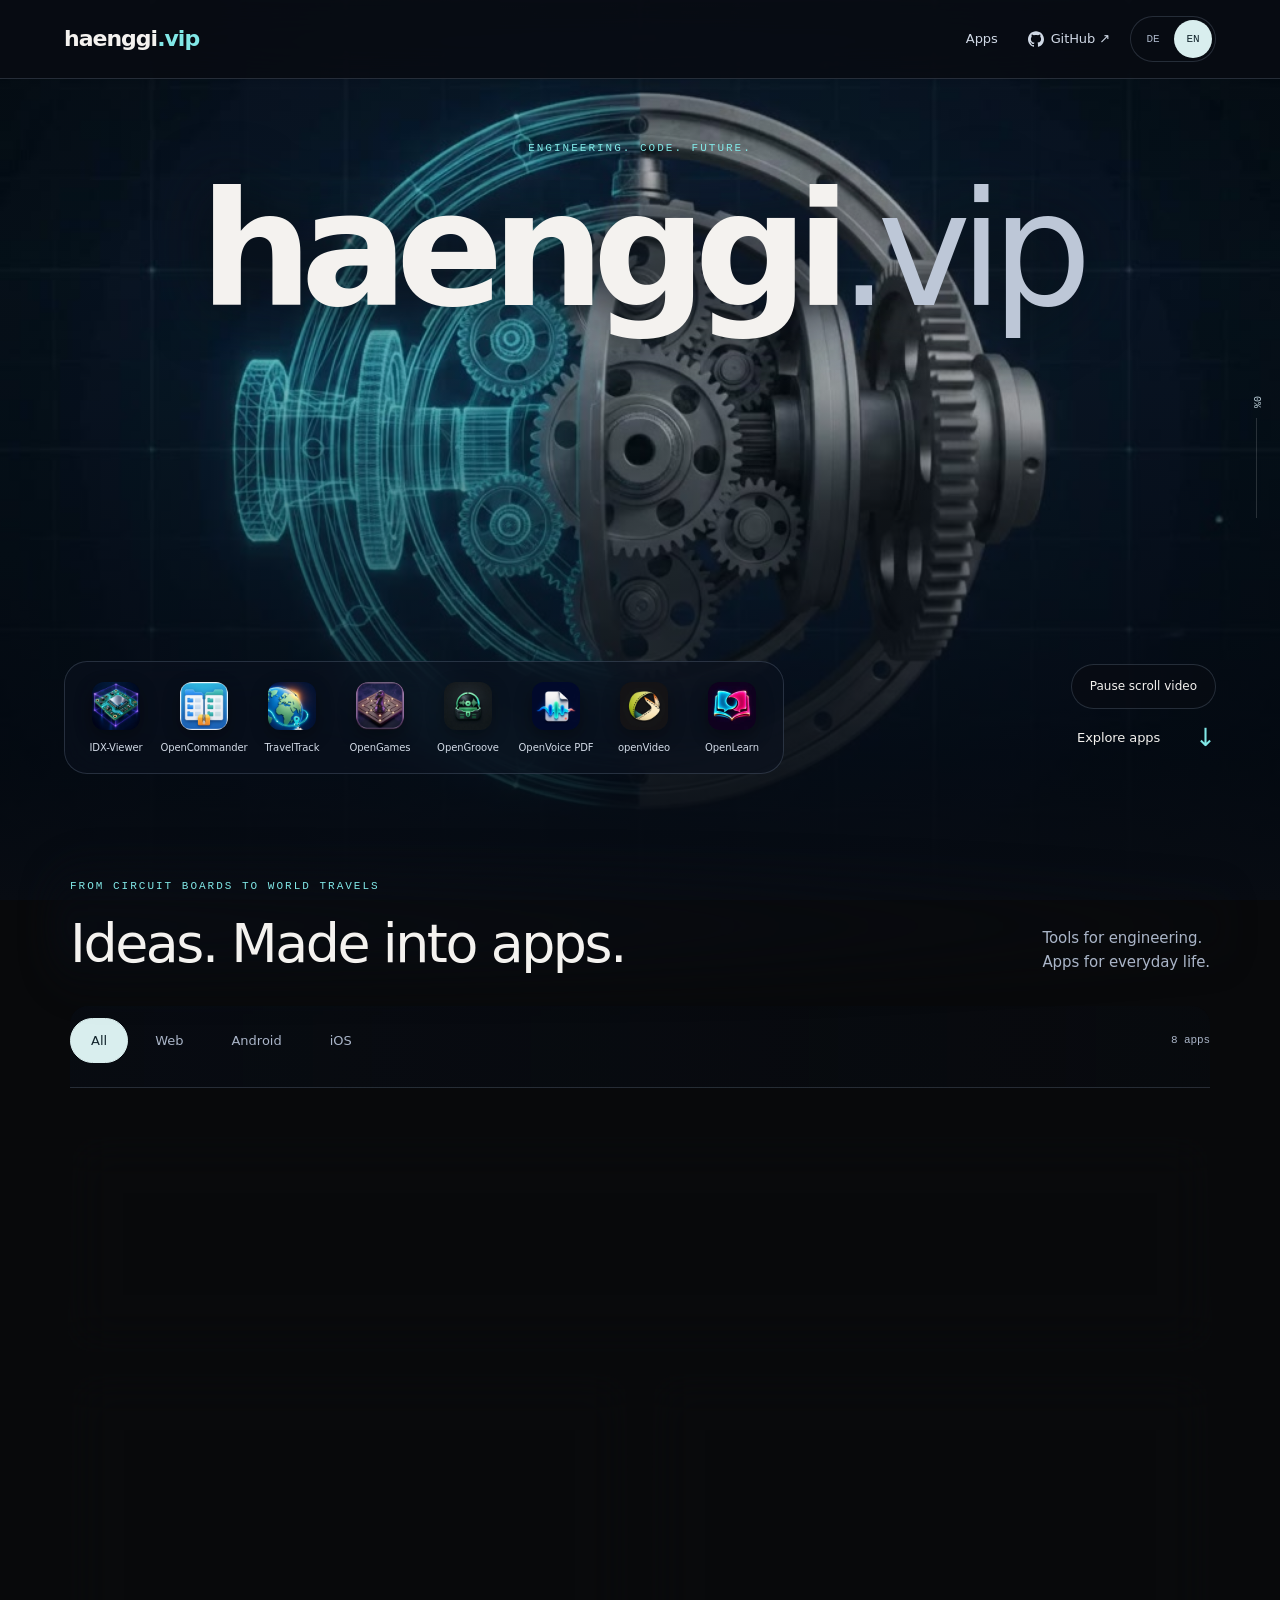
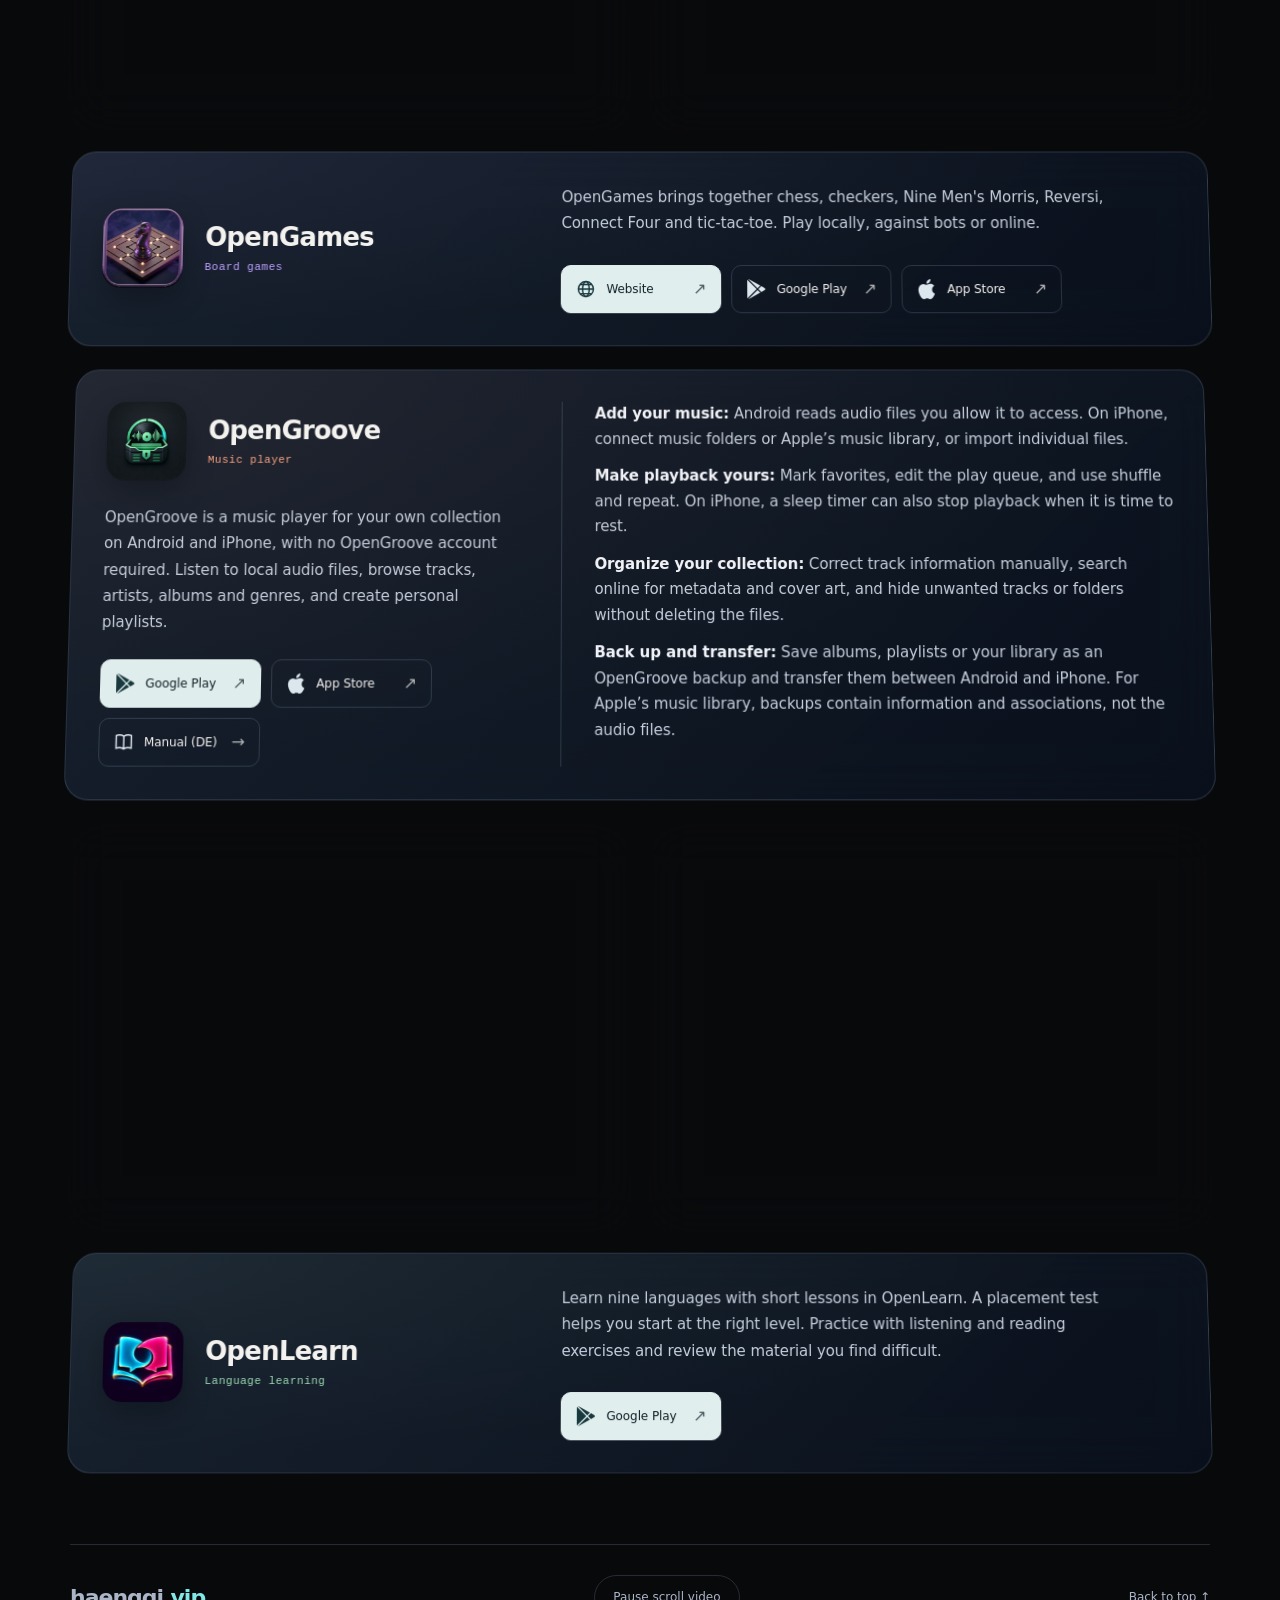
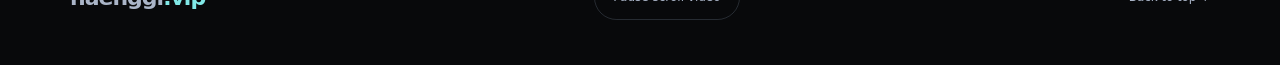
==== commit e9c42c81: "Publish OpenLearn and add new App Store links" ====
--- a/index.html
+++ b/index.html
@@ -1,5 +1,5 @@
 <!doctype html>
-<html lang="de"><head><meta charset="utf-8"><meta name="viewport" content="width=device-width,initial-scale=1"><meta name="theme-color" content="#080c13"><title>haenggi.vip | Apps und PCB-Werkzeuge</title><meta name="description" content="Entdecke IDX-Viewer, OpenCommander, TravelTrack, OpenGames, OpenGroove, OpenVoice PDF und openVideo: Apps für Technik, Dateien, Reisen, Spiele, Musik und Dokumente."><meta property="og:title" content="haenggi.vip | Apps und PCB-Werkzeuge"><meta property="og:description" content="Entdecke IDX-Viewer, OpenCommander, TravelTrack, OpenGames, OpenGroove, OpenVoice PDF und openVideo: Apps für Technik, Dateien, Reisen, Spiele, Musik und Dokumente."><meta property="og:type" content="website"><link rel="canonical" href="https://haenggi.vip/"><link rel="icon" href="assets/favicon.svg"><link rel="stylesheet" href="cool-website.css"><link rel="stylesheet" href="styles.css?v=20261025-opengroove"><script src="language.js" defer></script><script src="config.js" defer></script><script src="cool-website.js" defer></script><script src="app.js?v=20261013" defer></script>
+<html lang="de"><head><meta charset="utf-8"><meta name="viewport" content="width=device-width,initial-scale=1"><meta name="theme-color" content="#080c13"><title>haenggi.vip | Apps und PCB-Werkzeuge</title><meta name="description" content="Entdecke IDX-Viewer, OpenCommander, TravelTrack, OpenGames, OpenGroove, OpenVoice PDF, openVideo und OpenLearn: Apps für Technik und Alltag."><meta property="og:title" content="haenggi.vip | Apps und PCB-Werkzeuge"><meta property="og:description" content="Entdecke IDX-Viewer, OpenCommander, TravelTrack, OpenGames, OpenGroove, OpenVoice PDF, openVideo und OpenLearn: Apps für Technik und Alltag."><meta property="og:type" content="website"><link rel="canonical" href="https://haenggi.vip/"><link rel="icon" href="assets/favicon.svg"><link rel="stylesheet" href="cool-website.css"><link rel="stylesheet" href="styles.css?v=20261122-stores"><script src="language.js" defer></script><script src="config.js" defer></script><script src="cool-website.js" defer></script><script src="app.js?v=20261013" defer></script>
 <link rel="alternate" hreflang="de" href="https://haenggi.vip/">
 <link rel="alternate" hreflang="en" href="https://haenggi.vip/en/">
 <link rel="alternate" hreflang="x-default" href="https://haenggi.vip/">
@@ -28,7 +28,7 @@
       "@id": "https://haenggi.vip/#page",
       "url": "https://haenggi.vip/",
       "name": "haenggi.vip | Apps und PCB-Werkzeuge",
-      "description": "Entdecke IDX-Viewer, OpenCommander, TravelTrack, OpenGames, OpenGroove, OpenVoice PDF und openVideo: Apps für Technik, Dateien, Reisen, Spiele, Musik und Dokumente.",
+      "description": "Entdecke IDX-Viewer, OpenCommander, TravelTrack, OpenGames, OpenGroove, OpenVoice PDF, openVideo und OpenLearn: Apps für Technik und Alltag.",
       "inLanguage": "de",
       "isPartOf": {
         "@id": "https://haenggi.vip/#website"
@@ -36,7 +36,7 @@
       "mainEntity": {
         "@type": "ItemList",
         "name": "Veröffentlichte Apps und Engineering-Werkzeuge",
-        "numberOfItems": 7,
+        "numberOfItems": 8,
         "itemListElement": [
           {
             "@type": "ListItem",
@@ -147,12 +147,19 @@
               "@type": "SoftwareApplication",
               "@id": "https://haenggi.vip/#openvoicepdf",
               "name": "OpenVoice PDF",
-              "description": "OpenVoice PDF öffnet PDF, TXT, Markdown und HTML. Text aus Scans erkennen und Dokumente mit lokalen Stimmen vorlesen lassen.",
+              "description": "Mit OpenVoice PDF liest du PDF, TXT, Markdown und HTML oder lässt sie dir vorlesen. Die App erkennt Text in gescannten PDFs direkt auf dem Gerät. Nach dem Download des Stimmpakets funktioniert das Vorlesen auch offline.",
               "url": "https://play.google.com/store/apps/details?id=com.openvoicepdf.app",
-              "installUrl": "https://play.google.com/store/apps/details?id=com.openvoicepdf.app",
-              "operatingSystem": "Android",
+              "installUrl": [
+                "https://play.google.com/store/apps/details?id=com.openvoicepdf.app",
+                "https://apps.apple.com/ch/app/openvoicepdf/id6809222725"
+              ],
+              "operatingSystem": "Android, iOS",
               "applicationCategory": "BooksApplication",
-              "image": "https://haenggi.vip/assets/icons/openvoicepdf.webp"
+              "image": "https://haenggi.vip/assets/icons/openvoicepdf.webp",
+              "sameAs": [
+                "https://play.google.com/store/apps/details?id=com.openvoicepdf.app",
+                "https://apps.apple.com/ch/app/openvoicepdf/id6809222725"
+              ]
             }
           },
           {
@@ -162,12 +169,34 @@
               "@type": "SoftwareApplication",
               "@id": "https://haenggi.vip/#openvideo",
               "name": "openVideo",
-              "description": "openVideo bearbeitet Videos direkt auf dem Gerät. Objekten automatisch folgen, Zoom und Tempo anpassen, Clips schneiden und exportieren.",
+              "description": "Mit openVideo schneidest du Clips, passt Zoom und Tempo an und verfolgst Motive automatisch. Exportiere das fertige Video direkt auf deinem Gerät.",
               "url": "https://play.google.com/store/apps/details?id=com.openvideo.app",
-              "installUrl": "https://play.google.com/store/apps/details?id=com.openvideo.app",
+              "installUrl": [
+                "https://play.google.com/store/apps/details?id=com.openvideo.app",
+                "https://apps.apple.com/ch/app/openvideo/id6810092391"
+              ],
+              "operatingSystem": "Android, iOS",
+              "applicationCategory": "MultimediaApplication",
+              "image": "https://haenggi.vip/assets/icons/openvideo.webp",
+              "sameAs": [
+                "https://play.google.com/store/apps/details?id=com.openvideo.app",
+                "https://apps.apple.com/ch/app/openvideo/id6810092391"
+              ]
+            }
+          },
+          {
+            "@type": "ListItem",
+            "position": 8,
+            "item": {
+              "@type": "SoftwareApplication",
+              "@id": "https://haenggi.vip/#openlearn",
+              "name": "OpenLearn",
+              "description": "Mit OpenLearn lernst du neun Sprachen in kurzen Lektionen. Ein Einstufungstest hilft dir, auf dem passenden Niveau einzusteigen. Mit Hör- und Textaufgaben sowie gezielten Wiederholungen vertiefst du das Gelernte.",
+              "url": "https://play.google.com/store/apps/details?id=vip.haenggi.openlearn",
+              "installUrl": "https://play.google.com/store/apps/details?id=vip.haenggi.openlearn",
               "operatingSystem": "Android",
-              "applicationCategory": "MultimediaApplication",
-              "image": "https://haenggi.vip/assets/icons/openvideo.webp"
+              "applicationCategory": "EducationalApplication",
+              "image": "https://haenggi.vip/assets/icons/openlearn.webp"
             }
           }
         ]
@@ -178,17 +207,22 @@
 </script>
 </head>
 <body><a class="skip-link" href="#apps">Zu den Apps</a>
-<header class="site-header"><a class="brand" href="#origin">haenggi<span>.vip</span></a><nav aria-label="Hauptnavigation"><a href="#apps">Apps</a><a href="#development">In Entwicklung</a><a href="https://github.com/haenggi-vip" class="nav-github"><svg class="nav-icon" aria-hidden="true" focusable="false" fill="currentColor" role="img" viewBox="0 0 24 24" xmlns="http://www.w3.org/2000/svg"><path d="M12 .297c-6.63 0-12 5.373-12 12 0 5.303 3.438 9.8 8.205 11.385.6.113.82-.258.82-.577 0-.285-.01-1.04-.015-2.04-3.338.724-4.042-1.61-4.042-1.61C4.422 18.07 3.633 17.7 3.633 17.7c-1.087-.744.084-.729.084-.729 1.205.084 1.838 1.236 1.838 1.236 1.07 1.835 2.809 1.305 3.495.998.108-.776.417-1.305.76-1.605-2.665-.3-5.466-1.332-5.466-5.93 0-1.31.465-2.38 1.235-3.22-.135-.303-.54-1.523.105-3.176 0 0 1.005-.322 3.3 1.23.96-.267 1.98-.399 3-.405 1.02.006 2.04.138 3 .405 2.28-1.552 3.285-1.23 3.285-1.23.645 1.653.24 2.873.12 3.176.765.84 1.23 1.91 1.23 3.22 0 4.61-2.805 5.625-5.475 5.92.42.36.81 1.096.81 2.22 0 1.606-.015 2.896-.015 3.286 0 .315.21.69.825.57C20.565 22.092 24 17.592 24 12.297c0-6.627-5.373-12-12-12"/></svg><span>GitHub ↗</span></a></nav><div class="language-switch" role="group" aria-label="Sprache"><a href="./?lang=de" lang="de" hreflang="de" aria-current="page">DE</a><a href="en/?lang=en" lang="en" hreflang="en">EN</a></div></header>
+<header class="site-header"><a class="brand" href="#origin">haenggi<span>.vip</span></a><nav aria-label="Hauptnavigation"><a href="#apps">Apps</a><a href="https://github.com/haenggi-vip" class="nav-github"><svg class="nav-icon" aria-hidden="true" focusable="false" fill="currentColor" role="img" viewBox="0 0 24 24" xmlns="http://www.w3.org/2000/svg"><path d="M12 .297c-6.63 0-12 5.373-12 12 0 5.303 3.438 9.8 8.205 11.385.6.113.82-.258.82-.577 0-.285-.01-1.04-.015-2.04-3.338.724-4.042-1.61-4.042-1.61C4.422 18.07 3.633 17.7 3.633 17.7c-1.087-.744.084-.729.084-.729 1.205.084 1.838 1.236 1.838 1.236 1.07 1.835 2.809 1.305 3.495.998.108-.776.417-1.305.76-1.605-2.665-.3-5.466-1.332-5.466-5.93 0-1.31.465-2.38 1.235-3.22-.135-.303-.54-1.523.105-3.176 0 0 1.005-.322 3.3 1.23.96-.267 1.98-.399 3-.405 1.02.006 2.04.138 3 .405 2.28-1.552 3.285-1.23 3.285-1.23.645 1.653.24 2.873.12 3.176.765.84 1.23 1.91 1.23 3.22 0 4.61-2.805 5.625-5.475 5.92.42.36.81 1.096.81 2.22 0 1.606-.015 2.896-.015 3.286 0 .315.21.69.825.57C20.565 22.092 24 17.592 24 12.297c0-6.627-5.373-12-12-12"/></svg><span>GitHub ↗</span></a></nav><div class="language-switch" role="group" aria-label="Sprache"><a href="./?lang=de" lang="de" hreflang="de" aria-current="page">DE</a><a href="en/?lang=en" lang="en" hreflang="en">EN</a></div></header>
 <div class="background" aria-hidden="true"><img class="media-poster" fetchpriority="high" src="assets/hero-poster.jpg" alt="" width="1280" height="720"><video id="hero-video" data-scroll-src="assets/hero-scroll.mp4" data-scroll-src-mobile="assets/hero-scroll-mobile.mp4" muted playsinline preload="none" poster="assets/hero-poster.jpg"></video></div>
 <aside class="scroll-hud" aria-label="Scrollfortschritt"><span><span id="scroll-value">0</span>%</span><div class="progress-track"><i id="progress-fill"></i></div></aside>
-<main><section id="origin" class="hero"><div class="hero-shell"><div class="hero-heading"><p class="eyebrow">ENGINEERING. CODE. FUTURE.</p><h1>haenggi<span>.vip</span></h1></div><div class="hero-bottom"><button class="motion-button hero-motion" data-motion-toggle aria-pressed="false">Scroll-Video pausieren</button><nav class="app-dock" aria-label="Direkt zu einer App"><a href="#idx-viewer" title="IDX-Viewer"><img src="assets/icons/idx-viewer.webp" width="48" height="48" alt=""><span>IDX-Viewer</span></a><a href="#opencommander" title="OpenCommander"><img src="assets/icons/opencommander.webp" width="48" height="48" alt=""><span>OpenCommander</span></a><a href="#traveltrack" title="TravelTrack"><img src="assets/icons/traveltrack.webp" width="48" height="48" alt=""><span>TravelTrack</span></a><a href="#opengames" title="OpenGames"><img src="assets/icons/opengames.webp" width="48" height="48" alt=""><span>OpenGames</span></a><a href="#opengroove" title="OpenGroove"><img src="assets/icons/opengroove.webp" width="48" height="48" alt=""><span>OpenGroove</span></a><a href="#openvoicepdf" title="OpenVoice PDF"><img src="assets/icons/openvoicepdf.webp" width="48" height="48" alt=""><span>OpenVoice PDF</span></a><a href="#openvideo" title="openVideo"><img src="assets/icons/openvideo.webp" width="48" height="48" alt=""><span>openVideo</span></a></nav><a class="scroll-cue" href="#apps"><span>Apps entdecken</span><span aria-hidden="true">↓</span></a></div></div></section>
+<main><section id="origin" class="hero"><div class="hero-shell"><div class="hero-heading"><p class="eyebrow">ENGINEERING. CODE. FUTURE.</p><h1>haenggi<span>.vip</span></h1></div><div class="hero-bottom"><button class="motion-button hero-motion" data-motion-toggle aria-pressed="false">Scroll-Video pausieren</button><nav class="app-dock" aria-label="Direkt zu einer App"><a href="#idx-viewer" title="IDX-Viewer"><img src="assets/icons/idx-viewer.webp" width="48" height="48" alt=""><span>IDX-Viewer</span></a><a href="#opencommander" title="OpenCommander"><img src="assets/icons/opencommander.webp" width="48" height="48" alt=""><span>OpenCommander</span></a><a href="#traveltrack" title="TravelTrack"><img src="assets/icons/traveltrack.webp" width="48" height="48" alt=""><span>TravelTrack</span></a><a href="#opengames" title="OpenGames"><img src="assets/icons/opengames.webp" width="48" height="48" alt=""><span>OpenGames</span></a><a href="#opengroove" title="OpenGroove"><img src="assets/icons/opengroove.webp" width="48" height="48" alt=""><span>OpenGroove</span></a><a href="#openvoicepdf" title="OpenVoice PDF"><img src="assets/icons/openvoicepdf.webp" width="48" height="48" alt=""><span>OpenVoice PDF</span></a><a href="#openvideo" title="openVideo"><img src="assets/icons/openvideo.webp" width="48" height="48" alt=""><span>openVideo</span></a><a href="#openlearn" title="OpenLearn"><img src="assets/icons/openlearn.webp" width="48" height="48" alt=""><span>OpenLearn</span></a></nav><a class="scroll-cue" href="#apps"><span>Apps entdecken</span><span aria-hidden="true">↓</span></a></div></div></section>
 <div id="apps" class="collection"><div class="collection-heading"><div><p class="eyebrow">VON DER LEITERPLATTE BIS ZUR WELTREISE</p><h2>Ideen. Als Apps.</h2></div><p class="collection-note">Werkzeuge für Technik.<br>Apps für jeden Tag.</p></div>
-<div class="filter-bar" hidden><div class="filters" role="group" aria-label="Apps nach Plattform filtern"><button data-filter="all" aria-pressed="true">Alle</button><button data-filter="web" aria-pressed="false">Web</button><button data-filter="android" aria-pressed="false">Android</button><button data-filter="ios" aria-pressed="false">iOS</button></div><span id="result-count" role="status">7 Apps</span></div>
+<div class="filter-bar" hidden><div class="filters" role="group" aria-label="Apps nach Plattform filtern"><button data-filter="all" aria-pressed="true">Alle</button><button data-filter="web" aria-pressed="false">Web</button><button data-filter="android" aria-pressed="false">Android</button><button data-filter="ios" aria-pressed="false">iOS</button></div><span id="result-count" role="status">8 Apps</span></div>
 <section id="engineering" class="portfolio engineering" aria-label="PCB und Engineering"><div class="cards">
 <!-- Standardparts: bis zur Veröffentlichung ausgeblendet.
 <article class="app-card" id="standardparts"><div class="app-identity"><img class="app-icon" src="assets/icons/standardparts.webp" width="96" height="96" alt="" loading="lazy"><div><h3>Standardparts</h3><p class="category">CAD Teile</p></div></div><div class="card-info"><p class="app-description">CAD-Bauteile für die mechanische Konstruktion.</p></div></article>
 -->
 <article class="app-card" data-platforms="web" id="idx-viewer"><div class="app-identity"><img class="app-icon" src="assets/icons/idx-viewer.webp" width="96" height="96" alt="" loading="lazy"><div><h3>IDX-Viewer</h3><p class="category">3D-PCB-Viewer</p></div></div><div class="card-info"><p class="app-description">IDX-Viewer ist ein 3D-PCB-Viewer für Leiterplatten im IDX-Format. Änderungen prüfen, bearbeiten und als Antwortdatei exportieren.</p><div class="app-actions"><a class="app-link" href="https://haenggi-vip.github.io/IDX-Viewer/" aria-label="IDX-Viewer öffnen"><svg class="button-icon" style="fill:none" aria-hidden="true" focusable="false" xmlns="http://www.w3.org/2000/svg" viewBox="0 0 24 24" fill="none" stroke="currentColor" stroke-width="1.7"><circle cx="12" cy="12" r="9"/><ellipse cx="12" cy="12" rx="4" ry="9"/><path d="M3 12h18M5 6.5h14M5 17.5h14"/></svg><span class="button-label">App öffnen</span><span class="button-arrow" aria-hidden="true">↗</span></a><a class="store-link" href="https://github.com/haenggi-vip/IDX-Viewer" aria-label="IDX-Viewer auf GitHub"><svg class="button-icon" aria-hidden="true" focusable="false" fill="currentColor" role="img" viewBox="0 0 24 24" xmlns="http://www.w3.org/2000/svg"><path d="M12 .297c-6.63 0-12 5.373-12 12 0 5.303 3.438 9.8 8.205 11.385.6.113.82-.258.82-.577 0-.285-.01-1.04-.015-2.04-3.338.724-4.042-1.61-4.042-1.61C4.422 18.07 3.633 17.7 3.633 17.7c-1.087-.744.084-.729.084-.729 1.205.084 1.838 1.236 1.838 1.236 1.07 1.835 2.809 1.305 3.495.998.108-.776.417-1.305.76-1.605-2.665-.3-5.466-1.332-5.466-5.93 0-1.31.465-2.38 1.235-3.22-.135-.303-.54-1.523.105-3.176 0 0 1.005-.322 3.3 1.23.96-.267 1.98-.399 3-.405 1.02.006 2.04.138 3 .405 2.28-1.552 3.285-1.23 3.285-1.23.645 1.653.24 2.873.12 3.176.765.84 1.23 1.91 1.23 3.22 0 4.61-2.805 5.625-5.475 5.92.42.36.81 1.096.81 2.22 0 1.606-.015 2.896-.015 3.286 0 .315.21.69.825.57C20.565 22.092 24 17.592 24 12.297c0-6.627-5.373-12-12-12"/></svg><span class="button-label">GitHub</span><span class="button-arrow" aria-hidden="true">↗</span></a></div></div></article></div></section>
-<section id="digital" class="portfolio digital" aria-label="Apps für den Alltag"><div class="cards"><article class="app-card" data-platforms="android ios" id="opencommander"><div class="app-identity"><img class="app-icon" src="assets/icons/opencommander.webp" width="96" height="96" alt="" loading="lazy"><div><h3>OpenCommander</h3><p class="category">Dateimanager</p></div></div><div class="card-info"><p class="app-description">OpenCommander ist ein Dateimanager mit zwei Fenstern. Dateien per Drag & Drop verschieben und ZIP-Archive durchsuchen.</p><div class="app-actions"><a class="app-link" data-app="opencommander" href="https://play.google.com/store/apps/details?id=com.opencommander" aria-label="OpenCommander auf Google Play"><svg class="button-icon" aria-hidden="true" focusable="false" fill="currentColor" role="img" viewBox="0 0 24 24" xmlns="http://www.w3.org/2000/svg"><path d="M22.018 13.298l-3.919 2.218-3.515-3.493 3.543-3.521 3.891 2.202a1.49 1.49 0 0 1 0 2.594zM1.337.924a1.486 1.486 0 0 0-.112.568v21.017c0 .217.045.419.124.6l11.155-11.087L1.337.924zm12.207 10.065l3.258-3.238L3.45.195a1.466 1.466 0 0 0-.946-.179l11.04 10.973zm0 2.067l-11 10.933c.298.036.612-.016.906-.183l13.324-7.54-3.23-3.21z"/></svg><span class="button-label">Google Play</span><span class="button-arrow" aria-hidden="true">↗</span></a><a class="store-link" href="https://apps.apple.com/ch/app/opencommander/id6804432999" aria-label="OpenCommander im App Store"><svg class="button-icon" aria-hidden="true" focusable="false" fill="currentColor" role="img" viewBox="0 0 24 24" xmlns="http://www.w3.org/2000/svg"><path d="M12.152 6.896c-.948 0-2.415-1.078-3.96-1.04-2.04.027-3.91 1.183-4.961 3.014-2.117 3.675-.546 9.103 1.519 12.09 1.013 1.454 2.208 3.09 3.792 3.039 1.52-.065 2.09-.987 3.935-.987 1.831 0 2.35.987 3.96.948 1.637-.026 2.676-1.48 3.676-2.948 1.156-1.688 1.636-3.325 1.662-3.415-.039-.013-3.182-1.221-3.22-4.857-.026-3.04 2.48-4.494 2.597-4.559-1.429-2.09-3.623-2.324-4.39-2.376-2-.156-3.675 1.09-4.61 1.09zM15.53 3.83c.843-1.012 1.4-2.427 1.245-3.83-1.207.052-2.662.805-3.532 1.818-.78.896-1.454 2.338-1.273 3.714 1.338.104 2.715-.688 3.559-1.701"/></svg><span class="button-label">App Store</span><span class="button-arrow" aria-hidden="true">↗</span></a></div></div></article><article class="app-card" data-platforms="web android ios" id="traveltrack"><div class="app-identity"><img class="app-icon" src="assets/icons/traveltrack.webp" width="96" height="96" alt="" loading="lazy"><div><h3>TravelTrack</h3><p class="category">Reisetagebuch</p></div></div><div class="card-info"><p class="app-description">TravelTrack ist ein digitales Reisetagebuch: Stopps, Fotos und Videos festhalten und Reiserouten auf einer interaktiven 3D-Weltkarte erkunden.</p><div class="app-actions"><a class="app-link" data-app="traveltrack" href="https://traveltrack.vip" aria-label="TravelTrack öffnen"><svg class="button-icon" style="fill:none" aria-hidden="true" focusable="false" xmlns="http://www.w3.org/2000/svg" viewBox="0 0 24 24" fill="none" stroke="currentColor" stroke-width="1.7"><circle cx="12" cy="12" r="9"/><ellipse cx="12" cy="12" rx="4" ry="9"/><path d="M3 12h18M5 6.5h14M5 17.5h14"/></svg><span class="button-label">Website</span><span class="button-arrow" aria-hidden="true">↗</span></a><a class="store-link" href="https://play.google.com/store/apps/details?id=vip.traveltrack.app" aria-label="TravelTrack auf Google Play"><svg class="button-icon" aria-hidden="true" focusable="false" fill="currentColor" role="img" viewBox="0 0 24 24" xmlns="http://www.w3.org/2000/svg"><path d="M22.018 13.298l-3.919 2.218-3.515-3.493 3.543-3.521 3.891 2.202a1.49 1.49 0 0 1 0 2.594zM1.337.924a1.486 1.486 0 0 0-.112.568v21.017c0 .217.045.419.124.6l11.155-11.087L1.337.924zm12.207 10.065l3.258-3.238L3.45.195a1.466 1.466 0 0 0-.946-.179l11.04 10.973zm0 2.067l-11 10.933c.298.036.612-.016.906-.183l13.324-7.54-3.23-3.21z"/></svg><span class="button-label">Google Play</span><span class="button-arrow" aria-hidden="true">↗</span></a><a class="store-link" href="https://apps.apple.com/ch/app/traveltrack/id6804429493" aria-label="TravelTrack im App Store"><svg class="button-icon" aria-hidden="true" focusable="false" fill="currentColor" role="img" viewBox="0 0 24 24" xmlns="http://www.w3.org/2000/svg"><path d="M12.152 6.896c-.948 0-2.415-1.078-3.96-1.04-2.04.027-3.91 1.183-4.961 3.014-2.117 3.675-.546 9.103 1.519 12.09 1.013 1.454 2.208 3.09 3.792 3.039 1.52-.065 2.09-.987 3.935-.987 1.831 0 2.35.987 3.96.948 1.637-.026 2.676-1.48 3.676-2.948 1.156-1.688 1.636-3.325 1.662-3.415-.039-.013-3.182-1.221-3.22-4.857-.026-3.04 2.48-4.494 2.597-4.559-1.429-2.09-3.623-2.324-4.39-2.376-2-.156-3.675 1.09-4.61 1.09zM15.53 3.83c.843-1.012 1.4-2.427 1.245-3.83-1.207.052-2.662.805-3.532 1.818-.78.896-1.454 2.338-1.273 3.714 1.338.104 2.715-.688 3.559-1.701"/></svg><span class="button-label">App Store</span><span class="button-arrow" aria-hidden="true">↗</span></a></div></div></article><article class="app-card" data-platforms="web android ios" id="opengames"><div class="app-identity"><img class="app-icon" src="assets/icons/opengames.webp" width="96" height="96" alt="" loading="lazy"><div><h3>OpenGames</h3><p class="category">Brettspiele</p></div></div><div class="card-info"><p class="app-description">OpenGames vereint Schach, Dame, Mühle, Reversi, Vier Gewinnt und Tic-Tac-Toe. Die Brettspiele lokal, gegen Bots oder online spielen.</p><div class="app-actions"><a class="app-link" data-app="opengames" href="https://opengames.vip" aria-label="OpenGames öffnen"><svg class="button-icon" style="fill:none" aria-hidden="true" focusable="false" xmlns="http://www.w3.org/2000/svg" viewBox="0 0 24 24" fill="none" stroke="currentColor" stroke-width="1.7"><circle cx="12" cy="12" r="9"/><ellipse cx="12" cy="12" rx="4" ry="9"/><path d="M3 12h18M5 6.5h14M5 17.5h14"/></svg><span class="button-label">Website</span><span class="button-arrow" aria-hidden="true">↗</span></a><a class="store-link" href="https://play.google.com/store/apps/details?id=vip.opengames.nativeapp" aria-label="OpenGames auf Google Play"><svg class="button-icon" aria-hidden="true" focusable="false" fill="currentColor" role="img" viewBox="0 0 24 24" xmlns="http://www.w3.org/2000/svg"><path d="M22.018 13.298l-3.919 2.218-3.515-3.493 3.543-3.521 3.891 2.202a1.49 1.49 0 0 1 0 2.594zM1.337.924a1.486 1.486 0 0 0-.112.568v21.017c0 .217.045.419.124.6l11.155-11.087L1.337.924zm12.207 10.065l3.258-3.238L3.45.195a1.466 1.466 0 0 0-.946-.179l11.04 10.973zm0 2.067l-11 10.933c.298.036.612-.016.906-.183l13.324-7.54-3.23-3.21z"/></svg><span class="button-label">Google Play</span><span class="button-arrow" aria-hidden="true">↗</span></a><a class="store-link" href="https://apps.apple.com/ch/app/opengames/id6803944966" aria-label="OpenGames im App Store"><svg class="button-icon" aria-hidden="true" focusable="false" fill="currentColor" role="img" viewBox="0 0 24 24" xmlns="http://www.w3.org/2000/svg"><path d="M12.152 6.896c-.948 0-2.415-1.078-3.96-1.04-2.04.027-3.91 1.183-4.961 3.014-2.117 3.675-.546 9.103 1.519 12.09 1.013 1.454 2.208 3.09 3.792 3.039 1.52-.065 2.09-.987 3.935-.987 1.831 0 2.35.987 3.96.948 1.637-.026 2.676-1.48 3.676-2.948 1.156-1.688 1.636-3.325 1.662-3.415-.039-.013-3.182-1.221-3.22-4.857-.026-3.04 2.48-4.494 2.597-4.559-1.429-2.09-3.623-2.324-4.39-2.376-2-.156-3.675 1.09-4.61 1.09zM15.53 3.83c.843-1.012 1.4-2.427 1.245-3.83-1.207.052-2.662.805-3.532 1.818-.78.896-1.454 2.338-1.273 3.714 1.338.104 2.715-.688 3.559-1.701"/></svg><span class="button-label">App Store</span><span class="button-arrow" aria-hidden="true">↗</span></a></div></div></article><article class="app-card" data-platforms="android ios" id="opengroove"><div class="app-identity"><img class="app-icon" src="assets/icons/opengroove.webp" width="96" height="96" alt="" loading="lazy"><div><h3>OpenGroove</h3><p class="category">Musikplayer</p></div></div><div class="card-info"><p class="app-description">OpenGroove ist dein Musikplayer für die eigene Sammlung auf Android und iPhone, ohne OpenGroove-Benutzerkonto. Höre lokale Audiodateien, entdecke deine Musik nach Titeln, Interpreten, Alben und Genres und stelle persönliche Playlists zusammen.</p><ul class="app-details"><li><strong>Musik hinzufügen:</strong> Android liest freigegebene Audiodateien ein. Auf dem iPhone verbindest du Musikordner oder Apples Musikmediathek und kannst einzelne Dateien importieren.</li><li><strong>Wiedergabe gestalten:</strong> Favoriten markieren, die Abspielliste bearbeiten sowie Zufall und Wiederholung nutzen. Auf dem iPhone hilft zusätzlich ein Sleep-Timer beim Einschlafen.</li><li><strong>Sammlung aufräumen:</strong> Titelangaben manuell korrigieren, online nach Metadaten und Covern suchen und unerwünschte Titel oder Ordner ausblenden, ohne die Dateien zu löschen.</li><li><strong>Sichern und mitnehmen:</strong> Alben, Playlists oder die Bibliothek als OpenGroove-Backup sichern und zwischen Android und iPhone übertragen. Bei Apples Musikmediathek werden Angaben und Zuordnungen gesichert, nicht die Audiodateien.</li></ul><div class="app-actions"><a class="app-link" data-app="opengroove" href="https://play.google.com/store/apps/details?id=vip.haenggi.opengroove" aria-label="OpenGroove auf Google Play"><svg class="button-icon" aria-hidden="true" focusable="false" fill="currentColor" role="img" viewBox="0 0 24 24" xmlns="http://www.w3.org/2000/svg"><path d="M22.018 13.298l-3.919 2.218-3.515-3.493 3.543-3.521 3.891 2.202a1.49 1.49 0 0 1 0 2.594zM1.337.924a1.486 1.486 0 0 0-.112.568v21.017c0 .217.045.419.124.6l11.155-11.087L1.337.924zm12.207 10.065l3.258-3.238L3.45.195a1.466 1.466 0 0 0-.946-.179l11.04 10.973zm0 2.067l-11 10.933c.298.036.612-.016.906-.183l13.324-7.54-3.23-3.21z"/></svg><span class="button-label">Google Play</span><span class="button-arrow" aria-hidden="true">↗</span></a><a class="store-link" href="https://apps.apple.com/ch/app/opengroove/id6804463846" aria-label="OpenGroove im App Store"><svg class="button-icon" aria-hidden="true" focusable="false" fill="currentColor" role="img" viewBox="0 0 24 24" xmlns="http://www.w3.org/2000/svg"><path d="M12.152 6.896c-.948 0-2.415-1.078-3.96-1.04-2.04.027-3.91 1.183-4.961 3.014-2.117 3.675-.546 9.103 1.519 12.09 1.013 1.454 2.208 3.09 3.792 3.039 1.52-.065 2.09-.987 3.935-.987 1.831 0 2.35.987 3.96.948 1.637-.026 2.676-1.48 3.676-2.948 1.156-1.688 1.636-3.325 1.662-3.415-.039-.013-3.182-1.221-3.22-4.857-.026-3.04 2.48-4.494 2.597-4.559-1.429-2.09-3.623-2.324-4.39-2.376-2-.156-3.675 1.09-4.61 1.09zM15.53 3.83c.843-1.012 1.4-2.427 1.245-3.83-1.207.052-2.662.805-3.532 1.818-.78.896-1.454 2.338-1.273 3.714 1.338.104 2.715-.688 3.559-1.701"/></svg><span class="button-label">App Store</span><span class="button-arrow" aria-hidden="true">↗</span></a><a class="store-link" href="opengroove/handbuch/" aria-label="OpenGroove-Handbuch lesen"><svg class="button-icon" style="fill:none" aria-hidden="true" focusable="false" viewBox="0 0 24 24" fill="none" stroke="currentColor" stroke-width="1.7"><path d="M12 5v15M3 4c3-1 6-1 9 1 3-2 6-2 9-1v15c-3-1-6-1-9 1-3-2-6-2-9-1Z"/></svg><span class="button-label">Handbuch</span><span class="button-arrow" aria-hidden="true">→</span></a></div></div></article><article class="app-card" data-platforms="android" id="openvoicepdf"><div class="app-identity"><img class="app-icon" src="assets/icons/openvoicepdf.webp" width="96" height="96" alt="" loading="lazy"><div><h3>OpenVoice PDF</h3><p class="category">PDF · OCR · Sprache</p></div></div><div class="card-info"><p class="app-description">OpenVoice PDF öffnet PDF, TXT, Markdown und HTML. Text aus Scans erkennen und Dokumente mit lokalen Stimmen vorlesen lassen.</p><div class="app-actions"><a class="app-link" href="https://play.google.com/store/apps/details?id=com.openvoicepdf.app" aria-label="OpenVoice PDF auf Google Play"><svg class="button-icon" aria-hidden="true" focusable="false" fill="currentColor" role="img" viewBox="0 0 24 24" xmlns="http://www.w3.org/2000/svg"><path d="M22.018 13.298l-3.919 2.218-3.515-3.493 3.543-3.521 3.891 2.202a1.49 1.49 0 0 1 0 2.594zM1.337.924a1.486 1.486 0 0 0-.112.568v21.017c0 .217.045.419.124.6l11.155-11.087L1.337.924zm12.207 10.065l3.258-3.238L3.45.195a1.466 1.466 0 0 0-.946-.179l11.04 10.973zm0 2.067l-11 10.933c.298.036.612-.016.906-.183l13.324-7.54-3.23-3.21z"/></svg><span class="button-label">Google Play</span><span class="button-arrow" aria-hidden="true">↗</span></a></div></div></article><article class="app-card" data-platforms="android" id="openvideo"><div class="app-identity"><img class="app-icon" src="assets/icons/openvideo.webp" width="96" height="96" alt="" loading="lazy"><div><h3>openVideo</h3><p class="category">Videoeditor</p></div></div><div class="card-info"><p class="app-description">openVideo bearbeitet Videos direkt auf dem Gerät. Objekten automatisch folgen, Zoom und Tempo anpassen, Clips schneiden und exportieren.</p><div class="app-actions"><a class="app-link" href="https://play.google.com/store/apps/details?id=com.openvideo.app" aria-label="openVideo auf Google Play"><svg class="button-icon" aria-hidden="true" focusable="false" fill="currentColor" role="img" viewBox="0 0 24 24" xmlns="http://www.w3.org/2000/svg"><path d="M22.018 13.298l-3.919 2.218-3.515-3.493 3.543-3.521 3.891 2.202a1.49 1.49 0 0 1 0 2.594zM1.337.924a1.486 1.486 0 0 0-.112.568v21.017c0 .217.045.419.124.6l11.155-11.087L1.337.924zm12.207 10.065l3.258-3.238L3.45.195a1.466 1.466 0 0 0-.946-.179l11.04 10.973zm0 2.067l-11 10.933c.298.036.612-.016.906-.183l13.324-7.54-3.23-3.21z"/></svg><span class="button-label">Google Play</span><span class="button-arrow" aria-hidden="true">↗</span></a></div></div></article></div></section></div>
-<section id="development" class="development"><div class="section-heading"><p class="eyebrow">IN ENTWICKLUNG</p><h2>Was als Nächstes kommt.</h2></div><div class="development-grid"><article class="app-card" id="openlearn"><div class="app-identity"><span class="app-monogram" aria-hidden="true">OL</span><div><h3>OpenLearn</h3><p class="category">Lernen</p></div></div><div class="card-info"><p class="app-description">Eine App zum Lernen. Weitere Funktionen werden mit der Veröffentlichung vorgestellt.</p><p class="app-status">In Entwicklung</p></div></article></div></section>
+<section id="digital" class="portfolio digital" aria-label="Apps für den Alltag"><div class="cards"><article class="app-card" data-platforms="android ios" id="opencommander"><div class="app-identity"><img class="app-icon" src="assets/icons/opencommander.webp" width="96" height="96" alt="" loading="lazy"><div><h3>OpenCommander</h3><p class="category">Dateimanager</p></div></div><div class="card-info"><p class="app-description">OpenCommander ist ein Dateimanager mit zwei Fenstern. Dateien per Drag & Drop verschieben und ZIP-Archive durchsuchen.</p><div class="app-actions"><a class="app-link" data-app="opencommander" href="https://play.google.com/store/apps/details?id=com.opencommander" aria-label="OpenCommander auf Google Play"><svg class="button-icon" aria-hidden="true" focusable="false" fill="currentColor" role="img" viewBox="0 0 24 24" xmlns="http://www.w3.org/2000/svg"><path d="M22.018 13.298l-3.919 2.218-3.515-3.493 3.543-3.521 3.891 2.202a1.49 1.49 0 0 1 0 2.594zM1.337.924a1.486 1.486 0 0 0-.112.568v21.017c0 .217.045.419.124.6l11.155-11.087L1.337.924zm12.207 10.065l3.258-3.238L3.45.195a1.466 1.466 0 0 0-.946-.179l11.04 10.973zm0 2.067l-11 10.933c.298.036.612-.016.906-.183l13.324-7.54-3.23-3.21z"/></svg><span class="button-label">Google Play</span><span class="button-arrow" aria-hidden="true">↗</span></a><a class="store-link" href="https://apps.apple.com/ch/app/opencommander/id6804432999" aria-label="OpenCommander im App Store"><svg class="button-icon" aria-hidden="true" focusable="false" fill="currentColor" role="img" viewBox="0 0 24 24" xmlns="http://www.w3.org/2000/svg"><path d="M12.152 6.896c-.948 0-2.415-1.078-3.96-1.04-2.04.027-3.91 1.183-4.961 3.014-2.117 3.675-.546 9.103 1.519 12.09 1.013 1.454 2.208 3.09 3.792 3.039 1.52-.065 2.09-.987 3.935-.987 1.831 0 2.35.987 3.96.948 1.637-.026 2.676-1.48 3.676-2.948 1.156-1.688 1.636-3.325 1.662-3.415-.039-.013-3.182-1.221-3.22-4.857-.026-3.04 2.48-4.494 2.597-4.559-1.429-2.09-3.623-2.324-4.39-2.376-2-.156-3.675 1.09-4.61 1.09zM15.53 3.83c.843-1.012 1.4-2.427 1.245-3.83-1.207.052-2.662.805-3.532 1.818-.78.896-1.454 2.338-1.273 3.714 1.338.104 2.715-.688 3.559-1.701"/></svg><span class="button-label">App Store</span><span class="button-arrow" aria-hidden="true">↗</span></a></div></div></article><article class="app-card" data-platforms="web android ios" id="traveltrack"><div class="app-identity"><img class="app-icon" src="assets/icons/traveltrack.webp" width="96" height="96" alt="" loading="lazy"><div><h3>TravelTrack</h3><p class="category">Reisetagebuch</p></div></div><div class="card-info"><p class="app-description">TravelTrack ist ein digitales Reisetagebuch: Stopps, Fotos und Videos festhalten und Reiserouten auf einer interaktiven 3D-Weltkarte erkunden.</p><div class="app-actions"><a class="app-link" data-app="traveltrack" href="https://traveltrack.vip" aria-label="TravelTrack öffnen"><svg class="button-icon" style="fill:none" aria-hidden="true" focusable="false" xmlns="http://www.w3.org/2000/svg" viewBox="0 0 24 24" fill="none" stroke="currentColor" stroke-width="1.7"><circle cx="12" cy="12" r="9"/><ellipse cx="12" cy="12" rx="4" ry="9"/><path d="M3 12h18M5 6.5h14M5 17.5h14"/></svg><span class="button-label">Website</span><span class="button-arrow" aria-hidden="true">↗</span></a><a class="store-link" href="https://play.google.com/store/apps/details?id=vip.traveltrack.app" aria-label="TravelTrack auf Google Play"><svg class="button-icon" aria-hidden="true" focusable="false" fill="currentColor" role="img" viewBox="0 0 24 24" xmlns="http://www.w3.org/2000/svg"><path d="M22.018 13.298l-3.919 2.218-3.515-3.493 3.543-3.521 3.891 2.202a1.49 1.49 0 0 1 0 2.594zM1.337.924a1.486 1.486 0 0 0-.112.568v21.017c0 .217.045.419.124.6l11.155-11.087L1.337.924zm12.207 10.065l3.258-3.238L3.45.195a1.466 1.466 0 0 0-.946-.179l11.04 10.973zm0 2.067l-11 10.933c.298.036.612-.016.906-.183l13.324-7.54-3.23-3.21z"/></svg><span class="button-label">Google Play</span><span class="button-arrow" aria-hidden="true">↗</span></a><a class="store-link" href="https://apps.apple.com/ch/app/traveltrack/id6804429493" aria-label="TravelTrack im App Store"><svg class="button-icon" aria-hidden="true" focusable="false" fill="currentColor" role="img" viewBox="0 0 24 24" xmlns="http://www.w3.org/2000/svg"><path d="M12.152 6.896c-.948 0-2.415-1.078-3.96-1.04-2.04.027-3.91 1.183-4.961 3.014-2.117 3.675-.546 9.103 1.519 12.09 1.013 1.454 2.208 3.09 3.792 3.039 1.52-.065 2.09-.987 3.935-.987 1.831 0 2.35.987 3.96.948 1.637-.026 2.676-1.48 3.676-2.948 1.156-1.688 1.636-3.325 1.662-3.415-.039-.013-3.182-1.221-3.22-4.857-.026-3.04 2.48-4.494 2.597-4.559-1.429-2.09-3.623-2.324-4.39-2.376-2-.156-3.675 1.09-4.61 1.09zM15.53 3.83c.843-1.012 1.4-2.427 1.245-3.83-1.207.052-2.662.805-3.532 1.818-.78.896-1.454 2.338-1.273 3.714 1.338.104 2.715-.688 3.559-1.701"/></svg><span class="button-label">App Store</span><span class="button-arrow" aria-hidden="true">↗</span></a></div></div></article><article class="app-card" data-platforms="web android ios" id="opengames"><div class="app-identity"><img class="app-icon" src="assets/icons/opengames.webp" width="96" height="96" alt="" loading="lazy"><div><h3>OpenGames</h3><p class="category">Brettspiele</p></div></div><div class="card-info"><p class="app-description">OpenGames vereint Schach, Dame, Mühle, Reversi, Vier Gewinnt und Tic-Tac-Toe. Die Brettspiele lokal, gegen Bots oder online spielen.</p><div class="app-actions"><a class="app-link" data-app="opengames" href="https://opengames.vip" aria-label="OpenGames öffnen"><svg class="button-icon" style="fill:none" aria-hidden="true" focusable="false" xmlns="http://www.w3.org/2000/svg" viewBox="0 0 24 24" fill="none" stroke="currentColor" stroke-width="1.7"><circle cx="12" cy="12" r="9"/><ellipse cx="12" cy="12" rx="4" ry="9"/><path d="M3 12h18M5 6.5h14M5 17.5h14"/></svg><span class="button-label">Website</span><span class="button-arrow" aria-hidden="true">↗</span></a><a class="store-link" href="https://play.google.com/store/apps/details?id=vip.opengames.nativeapp" aria-label="OpenGames auf Google Play"><svg class="button-icon" aria-hidden="true" focusable="false" fill="currentColor" role="img" viewBox="0 0 24 24" xmlns="http://www.w3.org/2000/svg"><path d="M22.018 13.298l-3.919 2.218-3.515-3.493 3.543-3.521 3.891 2.202a1.49 1.49 0 0 1 0 2.594zM1.337.924a1.486 1.486 0 0 0-.112.568v21.017c0 .217.045.419.124.6l11.155-11.087L1.337.924zm12.207 10.065l3.258-3.238L3.45.195a1.466 1.466 0 0 0-.946-.179l11.04 10.973zm0 2.067l-11 10.933c.298.036.612-.016.906-.183l13.324-7.54-3.23-3.21z"/></svg><span class="button-label">Google Play</span><span class="button-arrow" aria-hidden="true">↗</span></a><a class="store-link" href="https://apps.apple.com/ch/app/opengames/id6803944966" aria-label="OpenGames im App Store"><svg class="button-icon" aria-hidden="true" focusable="false" fill="currentColor" role="img" viewBox="0 0 24 24" xmlns="http://www.w3.org/2000/svg"><path d="M12.152 6.896c-.948 0-2.415-1.078-3.96-1.04-2.04.027-3.91 1.183-4.961 3.014-2.117 3.675-.546 9.103 1.519 12.09 1.013 1.454 2.208 3.09 3.792 3.039 1.52-.065 2.09-.987 3.935-.987 1.831 0 2.35.987 3.96.948 1.637-.026 2.676-1.48 3.676-2.948 1.156-1.688 1.636-3.325 1.662-3.415-.039-.013-3.182-1.221-3.22-4.857-.026-3.04 2.48-4.494 2.597-4.559-1.429-2.09-3.623-2.324-4.39-2.376-2-.156-3.675 1.09-4.61 1.09zM15.53 3.83c.843-1.012 1.4-2.427 1.245-3.83-1.207.052-2.662.805-3.532 1.818-.78.896-1.454 2.338-1.273 3.714 1.338.104 2.715-.688 3.559-1.701"/></svg><span class="button-label">App Store</span><span class="button-arrow" aria-hidden="true">↗</span></a></div></div></article><article class="app-card" data-platforms="android ios" id="opengroove"><div class="app-identity"><img class="app-icon" src="assets/icons/opengroove.webp" width="96" height="96" alt="" loading="lazy"><div><h3>OpenGroove</h3><p class="category">Musikplayer</p></div></div><div class="card-info"><p class="app-description">OpenGroove ist dein Musikplayer für die eigene Sammlung auf Android und iPhone, ohne OpenGroove-Benutzerkonto. Höre lokale Audiodateien, entdecke deine Musik nach Titeln, Interpreten, Alben und Genres und stelle persönliche Playlists zusammen.</p><ul class="app-details"><li><strong>Musik hinzufügen:</strong> Android liest freigegebene Audiodateien ein. Auf dem iPhone verbindest du Musikordner oder Apples Musikmediathek und kannst einzelne Dateien importieren.</li><li><strong>Wiedergabe gestalten:</strong> Favoriten markieren, die Abspielliste bearbeiten sowie Zufall und Wiederholung nutzen. Auf dem iPhone hilft zusätzlich ein Sleep-Timer beim Einschlafen.</li><li><strong>Sammlung aufräumen:</strong> Titelangaben manuell korrigieren, online nach Metadaten und Covern suchen und unerwünschte Titel oder Ordner ausblenden, ohne die Dateien zu löschen.</li><li><strong>Sichern und mitnehmen:</strong> Alben, Playlists oder die Bibliothek als OpenGroove-Backup sichern und zwischen Android und iPhone übertragen. Bei Apples Musikmediathek werden Angaben und Zuordnungen gesichert, nicht die Audiodateien.</li></ul><div class="app-actions"><a class="app-link" data-app="opengroove" href="https://play.google.com/store/apps/details?id=vip.haenggi.opengroove" aria-label="OpenGroove auf Google Play"><svg class="button-icon" aria-hidden="true" focusable="false" fill="currentColor" role="img" viewBox="0 0 24 24" xmlns="http://www.w3.org/2000/svg"><path d="M22.018 13.298l-3.919 2.218-3.515-3.493 3.543-3.521 3.891 2.202a1.49 1.49 0 0 1 0 2.594zM1.337.924a1.486 1.486 0 0 0-.112.568v21.017c0 .217.045.419.124.6l11.155-11.087L1.337.924zm12.207 10.065l3.258-3.238L3.45.195a1.466 1.466 0 0 0-.946-.179l11.04 10.973zm0 2.067l-11 10.933c.298.036.612-.016.906-.183l13.324-7.54-3.23-3.21z"/></svg><span class="button-label">Google Play</span><span class="button-arrow" aria-hidden="true">↗</span></a><a class="store-link" href="https://apps.apple.com/ch/app/opengroove/id6804463846" aria-label="OpenGroove im App Store"><svg class="button-icon" aria-hidden="true" focusable="false" fill="currentColor" role="img" viewBox="0 0 24 24" xmlns="http://www.w3.org/2000/svg"><path d="M12.152 6.896c-.948 0-2.415-1.078-3.96-1.04-2.04.027-3.91 1.183-4.961 3.014-2.117 3.675-.546 9.103 1.519 12.09 1.013 1.454 2.208 3.09 3.792 3.039 1.52-.065 2.09-.987 3.935-.987 1.831 0 2.35.987 3.96.948 1.637-.026 2.676-1.48 3.676-2.948 1.156-1.688 1.636-3.325 1.662-3.415-.039-.013-3.182-1.221-3.22-4.857-.026-3.04 2.48-4.494 2.597-4.559-1.429-2.09-3.623-2.324-4.39-2.376-2-.156-3.675 1.09-4.61 1.09zM15.53 3.83c.843-1.012 1.4-2.427 1.245-3.83-1.207.052-2.662.805-3.532 1.818-.78.896-1.454 2.338-1.273 3.714 1.338.104 2.715-.688 3.559-1.701"/></svg><span class="button-label">App Store</span><span class="button-arrow" aria-hidden="true">↗</span></a><a class="store-link" href="opengroove/handbuch/" aria-label="OpenGroove-Handbuch lesen"><svg class="button-icon" style="fill:none" aria-hidden="true" focusable="false" viewBox="0 0 24 24" fill="none" stroke="currentColor" stroke-width="1.7"><path d="M12 5v15M3 4c3-1 6-1 9 1 3-2 6-2 9-1v15c-3-1-6-1-9 1-3-2-6-2-9-1Z"/></svg><span class="button-label">Handbuch</span><span class="button-arrow" aria-hidden="true">→</span></a></div></div></article><article class="app-card" data-platforms="android ios" id="openvoicepdf"><div class="app-identity"><img class="app-icon" src="assets/icons/openvoicepdf.webp" width="96" height="96" alt="" loading="lazy"><div><h3>OpenVoice PDF</h3><p class="category">PDF · OCR · Sprache</p></div></div><div class="card-info"><p class="app-description">Mit OpenVoice PDF liest du PDF, TXT, Markdown und HTML oder lässt sie dir vorlesen. Die App erkennt Text in gescannten PDFs direkt auf dem Gerät. Nach dem Download des Stimmpakets funktioniert das Vorlesen auch offline.</p><div class="app-actions"><a class="app-link" href="https://play.google.com/store/apps/details?id=com.openvoicepdf.app" aria-label="OpenVoice PDF auf Google Play"><svg class="button-icon" aria-hidden="true" focusable="false" fill="currentColor" role="img" viewBox="0 0 24 24" xmlns="http://www.w3.org/2000/svg"><path d="M22.018 13.298l-3.919 2.218-3.515-3.493 3.543-3.521 3.891 2.202a1.49 1.49 0 0 1 0 2.594zM1.337.924a1.486 1.486 0 0 0-.112.568v21.017c0 .217.045.419.124.6l11.155-11.087L1.337.924zm12.207 10.065l3.258-3.238L3.45.195a1.466 1.466 0 0 0-.946-.179l11.04 10.973zm0 2.067l-11 10.933c.298.036.612-.016.906-.183l13.324-7.54-3.23-3.21z"/></svg><span class="button-label">Google Play</span><span class="button-arrow" aria-hidden="true">↗</span></a><a class="store-link" href="https://apps.apple.com/ch/app/openvoicepdf/id6809222725" aria-label="OpenVoice PDF im App Store"><svg class="button-icon" aria-hidden="true" focusable="false" fill="currentColor" fill="currentColor" role="img" viewBox="0 0 24 24" xmlns="http://www.w3.org/2000/svg"><path d="M12.152 6.896c-.948 0-2.415-1.078-3.96-1.04-2.04.027-3.91 1.183-4.961 3.014-2.117 3.675-.546 9.103 1.519 12.09 1.013 1.454 2.208 3.09 3.792 3.039 1.52-.065 2.09-.987 3.935-.987 1.831 0 2.35.987 3.96.948 1.637-.026 2.676-1.48 3.676-2.948 1.156-1.688 1.636-3.325 1.662-3.415-.039-.013-3.182-1.221-3.22-4.857-.026-3.04 2.48-4.494 2.597-4.559-1.429-2.09-3.623-2.324-4.39-2.376-2-.156-3.675 1.09-4.61 1.09zM15.53 3.83c.843-1.012 1.4-2.427 1.245-3.83-1.207.052-2.662.805-3.532 1.818-.78.896-1.454 2.338-1.273 3.714 1.338.104 2.715-.688 3.559-1.701"/></svg><span class="button-label">App Store</span><span class="button-arrow" aria-hidden="true">↗</span></a></div></div></article><article class="app-card" data-platforms="android ios" id="openvideo"><div class="app-identity"><img class="app-icon" src="assets/icons/openvideo.webp" width="96" height="96" alt="" loading="lazy"><div><h3>openVideo</h3><p class="category">Videoeditor</p></div></div><div class="card-info"><p class="app-description">Mit openVideo schneidest du Clips, passt Zoom und Tempo an und verfolgst Motive automatisch. Exportiere das fertige Video direkt auf deinem Gerät.</p><div class="app-actions"><a class="app-link" href="https://play.google.com/store/apps/details?id=com.openvideo.app" aria-label="openVideo auf Google Play"><svg class="button-icon" aria-hidden="true" focusable="false" fill="currentColor" role="img" viewBox="0 0 24 24" xmlns="http://www.w3.org/2000/svg"><path d="M22.018 13.298l-3.919 2.218-3.515-3.493 3.543-3.521 3.891 2.202a1.49 1.49 0 0 1 0 2.594zM1.337.924a1.486 1.486 0 0 0-.112.568v21.017c0 .217.045.419.124.6l11.155-11.087L1.337.924zm12.207 10.065l3.258-3.238L3.45.195a1.466 1.466 0 0 0-.946-.179l11.04 10.973zm0 2.067l-11 10.933c.298.036.612-.016.906-.183l13.324-7.54-3.23-3.21z"/></svg><span class="button-label">Google Play</span><span class="button-arrow" aria-hidden="true">↗</span></a><a class="store-link" href="https://apps.apple.com/ch/app/openvideo/id6810092391" aria-label="openVideo im App Store"><svg class="button-icon" aria-hidden="true" focusable="false" fill="currentColor" fill="currentColor" role="img" viewBox="0 0 24 24" xmlns="http://www.w3.org/2000/svg"><path d="M12.152 6.896c-.948 0-2.415-1.078-3.96-1.04-2.04.027-3.91 1.183-4.961 3.014-2.117 3.675-.546 9.103 1.519 12.09 1.013 1.454 2.208 3.09 3.792 3.039 1.52-.065 2.09-.987 3.935-.987 1.831 0 2.35.987 3.96.948 1.637-.026 2.676-1.48 3.676-2.948 1.156-1.688 1.636-3.325 1.662-3.415-.039-.013-3.182-1.221-3.22-4.857-.026-3.04 2.48-4.494 2.597-4.559-1.429-2.09-3.623-2.324-4.39-2.376-2-.156-3.675 1.09-4.61 1.09zM15.53 3.83c.843-1.012 1.4-2.427 1.245-3.83-1.207.052-2.662.805-3.532 1.818-.78.896-1.454 2.338-1.273 3.714 1.338.104 2.715-.688 3.559-1.701"/></svg><span class="button-label">App Store</span><span class="button-arrow" aria-hidden="true">↗</span></a></div></div></article>
+<article class="app-card" data-platforms="android" id="openlearn">
+  <div class="app-identity"><img class="app-icon" src="assets/icons/openlearn.webp" width="96" height="96" alt="" loading="lazy"><div><h3>OpenLearn</h3><p class="category">Sprachen lernen</p></div></div>
+  <div class="card-info"><p class="app-description">Mit OpenLearn lernst du neun Sprachen in kurzen Lektionen. Ein Einstufungstest hilft dir, auf dem passenden Niveau einzusteigen. Mit Hör- und Textaufgaben sowie gezielten Wiederholungen vertiefst du das Gelernte.</p><div class="app-actions"><a class="app-link" href="https://play.google.com/store/apps/details?id=vip.haenggi.openlearn" aria-label="OpenLearn auf Google Play"><svg class="button-icon" aria-hidden="true" focusable="false" fill="currentColor" fill="currentColor" role="img" viewBox="0 0 24 24" xmlns="http://www.w3.org/2000/svg"><path d="M22.018 13.298l-3.919 2.218-3.515-3.493 3.543-3.521 3.891 2.202a1.49 1.49 0 0 1 0 2.594zM1.337.924a1.486 1.486 0 0 0-.112.568v21.017c0 .217.045.419.124.6l11.155-11.087L1.337.924zm12.207 10.065l3.258-3.238L3.45.195a1.466 1.466 0 0 0-.946-.179l11.04 10.973zm0 2.067l-11 10.933c.298.036.612-.016.906-.183l13.324-7.54-3.23-3.21z"/></svg><span class="button-label">Google Play</span><span class="button-arrow" aria-hidden="true">↗</span></a></div></div>
+</article>
+</div></section></div>
+
 </main><footer class="minimal-footer"><a class="brand" href="#origin">haenggi<span>.vip</span></a><button id="motion-toggle" class="motion-button" aria-pressed="false">Bewegung reduzieren</button><a href="#origin">Nach oben ↑</a></footer></body></html>
--- a/styles.css
+++ b/styles.css
@@ -62,3 +62,28 @@
 #opengroove .app-actions{grid-column:1;grid-row:3;min-height:0;align-self:end}
 }
 @media(min-width:601px) and (max-width:900px){#opengroove,#opengames{grid-column:1/-1}}
+
+/* The released language app closes the collection on a full row. */
+.collection {
+  padding-bottom: clamp(48px, 7vw, 90px);
+}
+#openlearn {
+  --accent: 155, 218, 178;
+  grid-column: 1 / -1;
+}
+@media (min-width: 901px) {
+  #openlearn {
+    display: grid;
+    grid-template-columns: minmax(240px, .8fr) minmax(0, 1.2fr);
+    column-gap: 48px;
+  }
+  #openlearn .app-identity {
+    align-self: center;
+  }
+  #openlearn .app-description {
+    margin-top: 0;
+  }
+  #openlearn .app-actions {
+    min-height: 48px;
+  }
+}
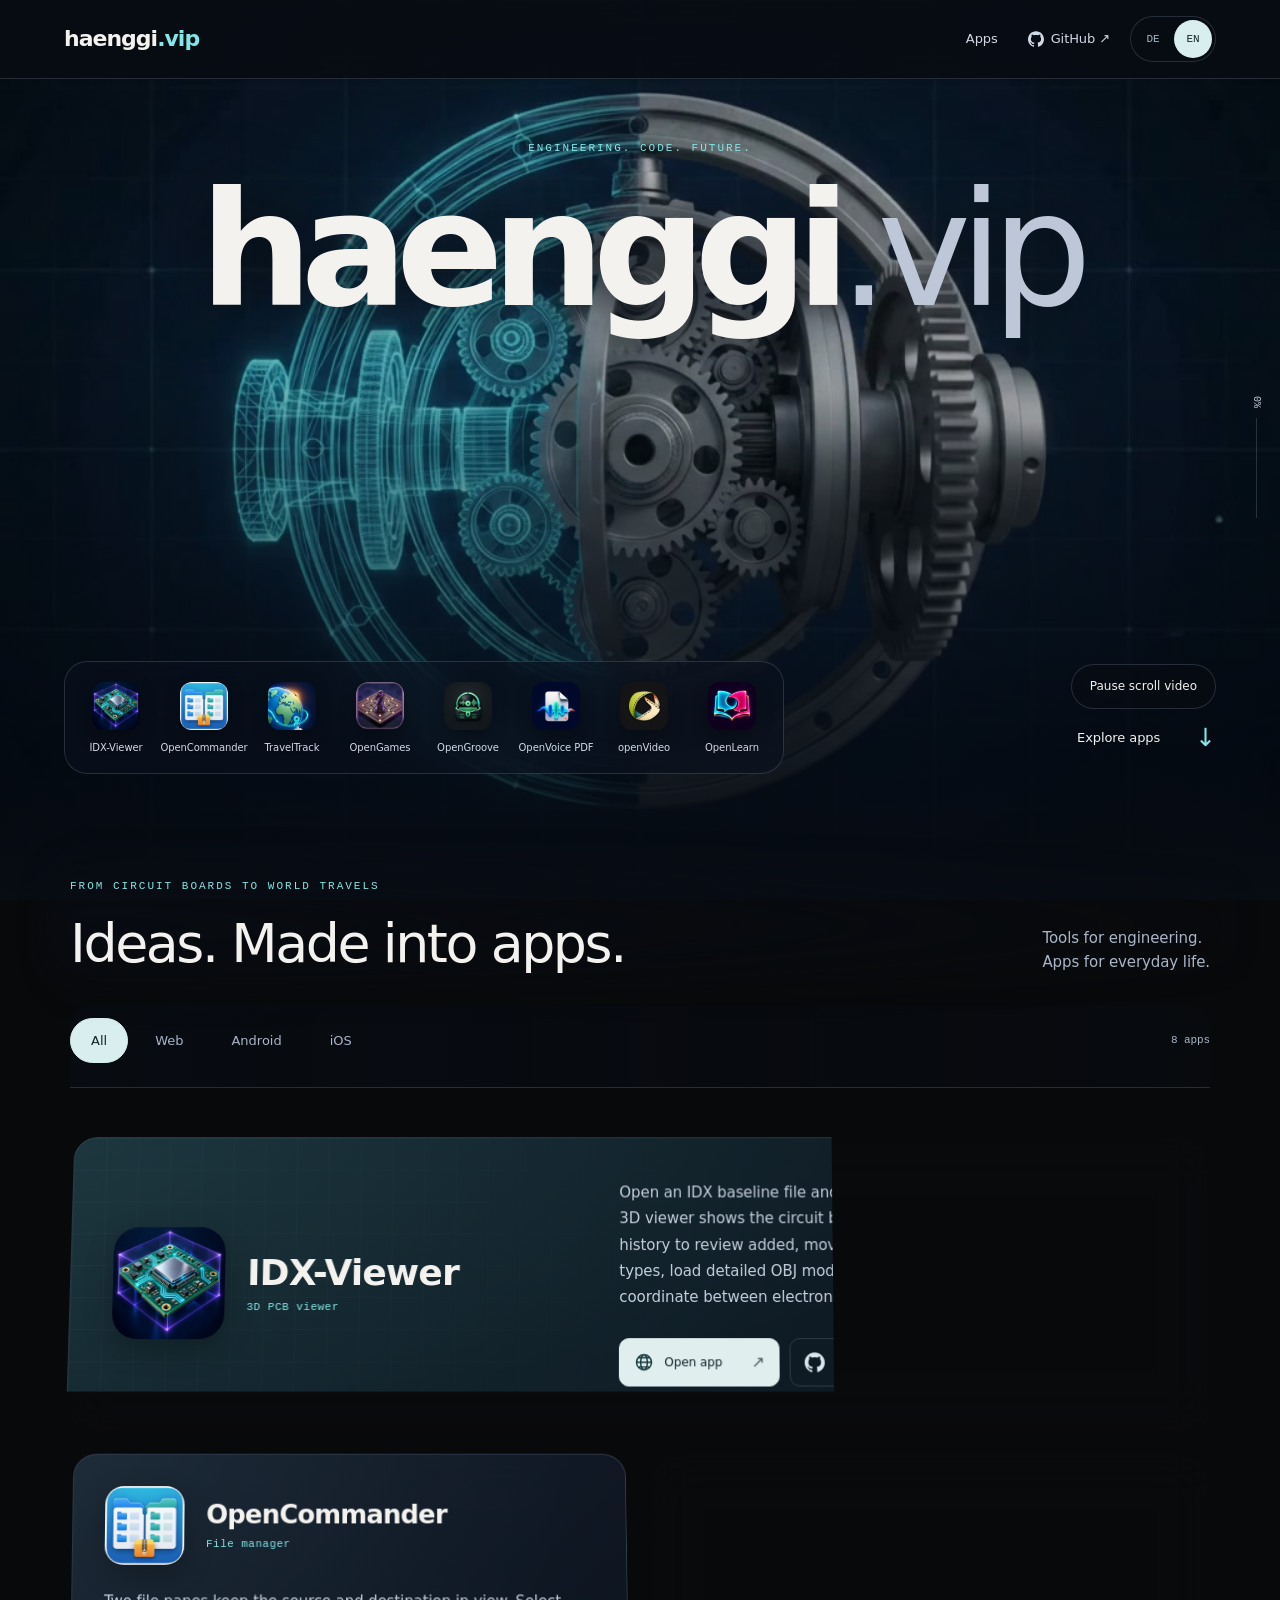
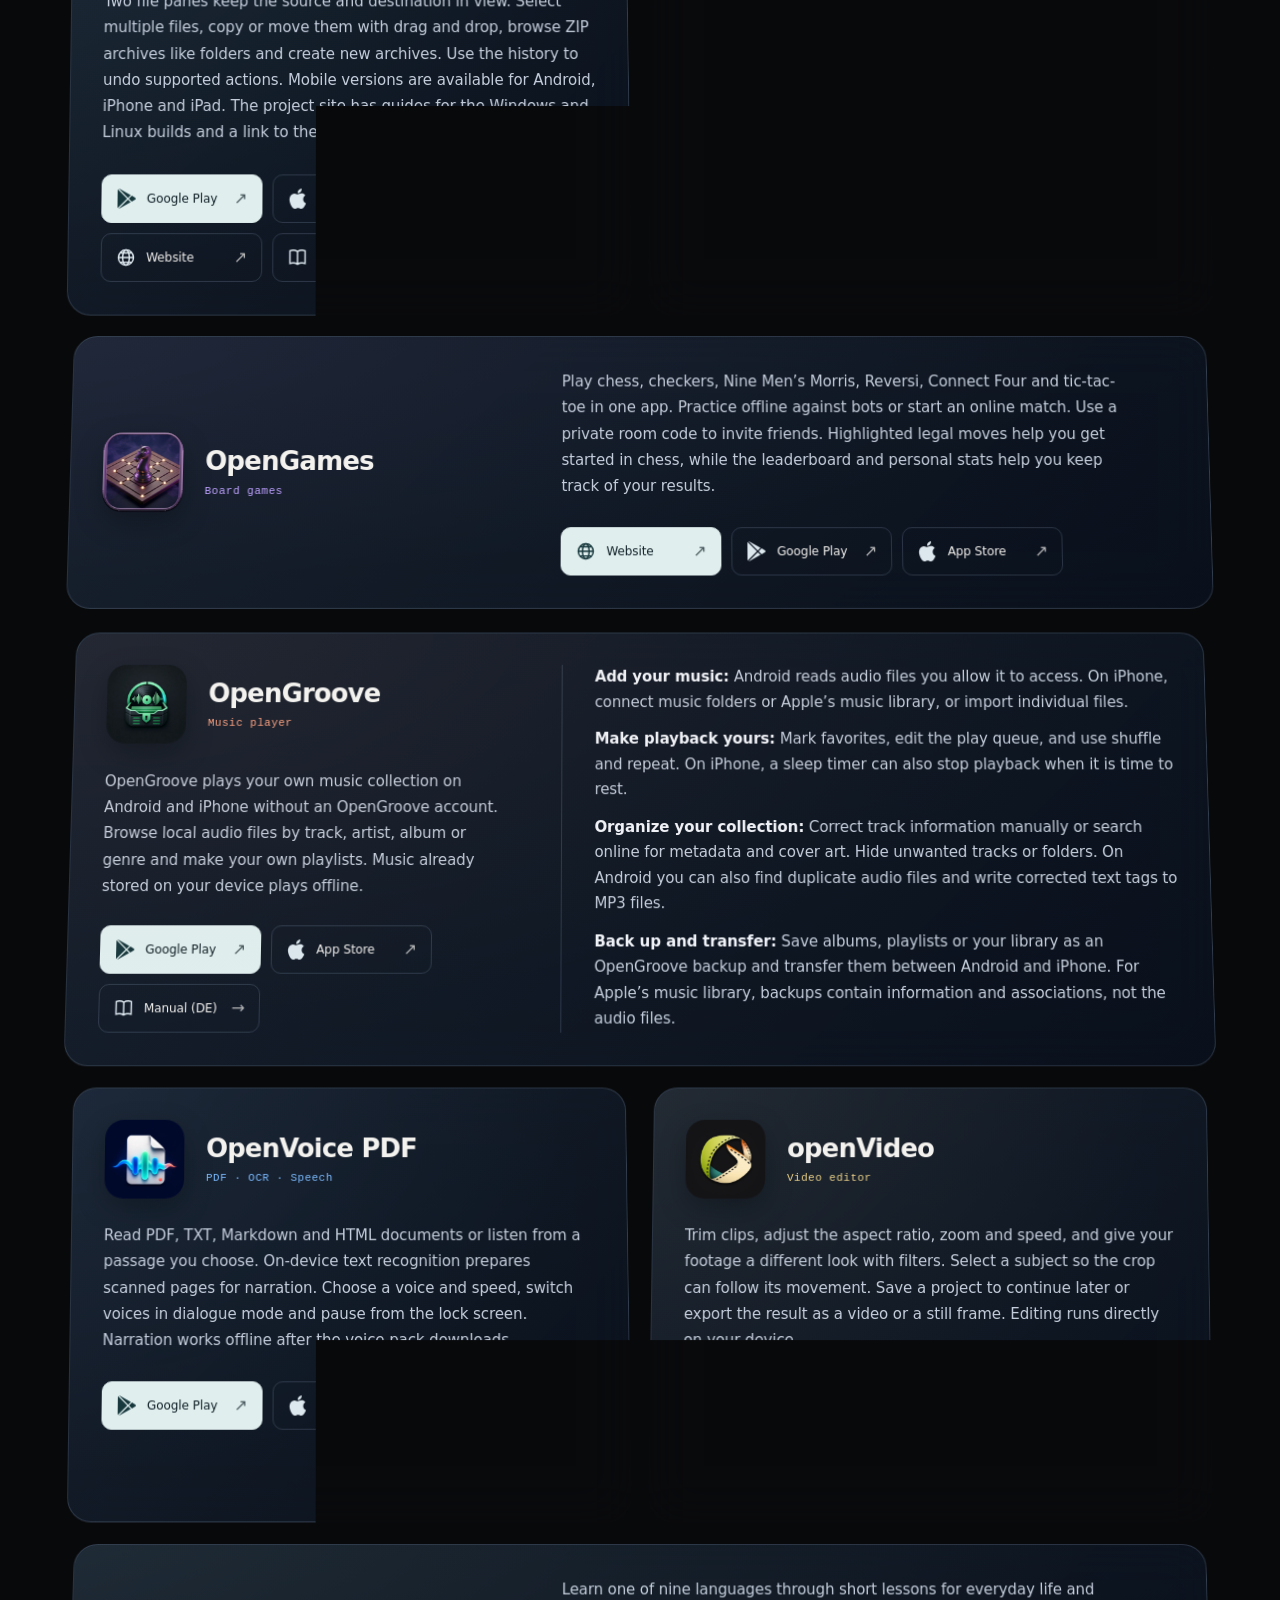
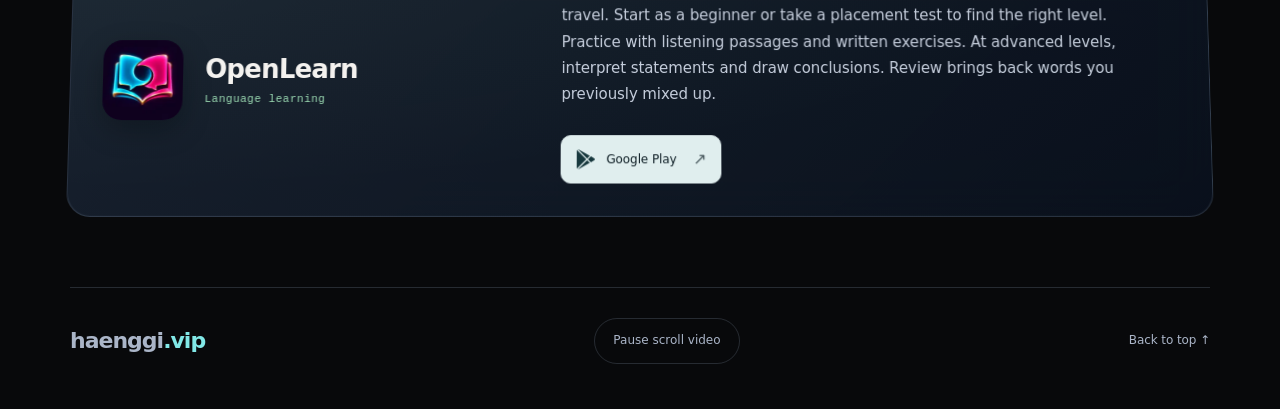
==== commit 40c72764: "Add OpenCommander documentation and expand app descriptions" ====
--- a/index.html
+++ b/index.html
@@ -48,7 +48,7 @@
               ],
               "@id": "https://haenggi.vip/#idx-viewer",
               "name": "IDX-Viewer",
-              "description": "IDX-Viewer ist ein 3D-PCB-Viewer für Leiterplatten im IDX-Format. Änderungen prüfen, bearbeiten und als Antwortdatei exportieren.",
+              "description": "Öffne eine IDX-Basisdatei und die dazugehörigen Änderungen direkt im Browser. Der 3D-Viewer zeigt die Leiterplatte mit ihren Bauteilen. In der Änderungshistorie prüfst du neue, verschobene und entfernte Komponenten. Bei Bedarf blendest du Bauteiltypen aus, lädst detaillierte OBJ-Modelle und exportierst deine Änderungen oder eine Antwortdatei für die Abstimmung zwischen Elektronik und Mechanik.",
               "url": "https://haenggi-vip.github.io/IDX-Viewer/",
               "applicationCategory": "DesignApplication",
               "image": "https://haenggi.vip/assets/icons/idx-viewer.webp",
@@ -65,8 +65,8 @@
               "@type": "SoftwareApplication",
               "@id": "https://haenggi.vip/#opencommander",
               "name": "OpenCommander",
-              "description": "OpenCommander ist ein Dateimanager mit zwei Fenstern. Dateien per Drag & Drop verschieben und ZIP-Archive durchsuchen.",
-              "url": "https://play.google.com/store/apps/details?id=com.opencommander",
+              "description": "Mit zwei Dateibereichen hast du Quelle und Ziel gleichzeitig im Blick. Wähle mehrere Dateien aus, kopiere oder verschiebe sie per Drag & Drop, durchsuche ZIP-Archive wie Ordner und erstelle eigene Archive. Unterstützte Aktionen lassen sich über die Historie rückgängig machen. Die mobilen Versionen gibt es für Android, iPhone und iPad. Auf der Projektseite findest du Anleitungen für die Windows- und Linux-Builds sowie den Link zur macOS-Vorschau für Apple Silicon.",
+              "url": "https://opencommander.top/",
               "applicationCategory": "UtilitiesApplication",
               "image": "https://haenggi.vip/assets/icons/opencommander.webp",
               "sameAs": [
@@ -75,7 +75,12 @@
               "installUrl": [
                 "https://play.google.com/store/apps/details?id=com.opencommander",
                 "https://apps.apple.com/ch/app/opencommander/id6804432999"
-              ]
+              ],
+              "subjectOf": {
+                "@type": "WebPage",
+                "name": "OpenCommander-Dokumentation",
+                "url": "https://opencommander.top/docs/"
+              }
             }
           },
           {
@@ -85,7 +90,7 @@
               "@type": "SoftwareApplication",
               "@id": "https://haenggi.vip/#traveltrack",
               "name": "TravelTrack",
-              "description": "TravelTrack ist ein digitales Reisetagebuch: Stopps, Fotos und Videos festhalten und Reiserouten auf einer interaktiven 3D-Weltkarte erkunden.",
+              "description": "Plane deine Reise mit einzelnen Stopps und ergänze unterwegs Fotos und Videos zu jedem Ort. Wechsle zwischen interaktivem 3D-Globus, Karte und Satellitenansicht, um deine Route und die zurückgelegte Strecke nachzuvollziehen. Aus deinen Stopps entsteht eine Reisegeschichte, die du als Slideshow ansehen oder mit anderen teilen kannst.",
               "url": "https://traveltrack.vip",
               "applicationCategory": "TravelApplication",
               "image": "https://haenggi.vip/assets/icons/traveltrack.webp",
@@ -106,7 +111,7 @@
               "@type": "SoftwareApplication",
               "@id": "https://haenggi.vip/#opengames",
               "name": "OpenGames",
-              "description": "OpenGames vereint Schach, Dame, Mühle, Reversi, Vier Gewinnt und Tic-Tac-Toe. Die Brettspiele lokal, gegen Bots oder online spielen.",
+              "description": "Spiele Schach, Dame, Mühle, Reversi, Vier Gewinnt und Tic-Tac-Toe in einer App. Übe offline gegen Bots oder starte eine Online-Partie. Mit einem privaten Raumcode lädst du Freunde gezielt ein. Beim Schach helfen dir markierte gültige Züge beim Einstieg, und mit der Rangliste und den persönlichen Statistiken behältst du deine Ergebnisse im Blick.",
               "url": "https://opengames.vip",
               "applicationCategory": "GameApplication",
               "image": "https://haenggi.vip/assets/icons/opengames.webp",
@@ -127,7 +132,7 @@
               "@type": "SoftwareApplication",
               "@id": "https://haenggi.vip/#opengroove",
               "name": "OpenGroove",
-              "description": "OpenGroove ist dein Musikplayer für die eigene Sammlung auf Android und iPhone, ohne OpenGroove-Benutzerkonto. Höre lokale Audiodateien, entdecke deine Musik nach Titeln, Interpreten, Alben und Genres und stelle persönliche Playlists zusammen.",
+              "description": "OpenGroove spielt deine eigene Musiksammlung auf Android und iPhone ohne OpenGroove-Konto. Durchsuche lokale Audiodateien nach Titeln, Interpreten, Alben oder Genres und stelle eigene Playlists zusammen. Bereits lokal gespeicherte Musik kannst du offline hören.",
               "url": "https://play.google.com/store/apps/details?id=vip.haenggi.opengroove",
               "applicationCategory": "MultimediaApplication",
               "image": "https://haenggi.vip/assets/icons/opengroove.webp",
@@ -147,7 +152,7 @@
               "@type": "SoftwareApplication",
               "@id": "https://haenggi.vip/#openvoicepdf",
               "name": "OpenVoice PDF",
-              "description": "Mit OpenVoice PDF liest du PDF, TXT, Markdown und HTML oder lässt sie dir vorlesen. Die App erkennt Text in gescannten PDFs direkt auf dem Gerät. Nach dem Download des Stimmpakets funktioniert das Vorlesen auch offline.",
+              "description": "Lies PDF, TXT, Markdown und HTML oder lass dir eine ausgewählte Textstelle vorlesen. Die Texterkennung macht gescannte Seiten direkt auf dem Gerät für die Sprachausgabe nutzbar. Passe Stimme und Tempo an, lass Dialoge mit wechselnden Stimmen lesen und pausiere die Wiedergabe am Sperrbildschirm. Nach dem Download des Stimmpakets funktioniert das Vorlesen offline.",
               "url": "https://play.google.com/store/apps/details?id=com.openvoicepdf.app",
               "installUrl": [
                 "https://play.google.com/store/apps/details?id=com.openvoicepdf.app",
@@ -169,7 +174,7 @@
               "@type": "SoftwareApplication",
               "@id": "https://haenggi.vip/#openvideo",
               "name": "openVideo",
-              "description": "Mit openVideo schneidest du Clips, passt Zoom und Tempo an und verfolgst Motive automatisch. Exportiere das fertige Video direkt auf deinem Gerät.",
+              "description": "Schneide Clips, passe Bildformat, Zoom und Tempo an und gib deinen Aufnahmen mit Filtern einen eigenen Look. Markiere ein Motiv, damit der Bildausschnitt seiner Bewegung folgen kann. Speichere ein Projekt zur späteren Bearbeitung oder exportiere das Ergebnis als Video oder Einzelbild. Die Bearbeitung läuft direkt auf deinem Gerät.",
               "url": "https://play.google.com/store/apps/details?id=com.openvideo.app",
               "installUrl": [
                 "https://play.google.com/store/apps/details?id=com.openvideo.app",
@@ -191,7 +196,7 @@
               "@type": "SoftwareApplication",
               "@id": "https://haenggi.vip/#openlearn",
               "name": "OpenLearn",
-              "description": "Mit OpenLearn lernst du neun Sprachen in kurzen Lektionen. Ein Einstufungstest hilft dir, auf dem passenden Niveau einzusteigen. Mit Hör- und Textaufgaben sowie gezielten Wiederholungen vertiefst du das Gelernte.",
+              "description": "Lerne eine von neun Sprachen in kurzen Lektionen für Alltag und Reisen. Starte als Anfänger oder finde mit einem Einstufungstest das passende Niveau. Übe mit Hörpassagen und Textaufgaben. Auf fortgeschrittenen Stufen ordnest du Aussagen ein und ziehst Schlussfolgerungen. Die Fehlerwiederholung greift Wörter auf, die du zuvor verwechselt hast.",
               "url": "https://play.google.com/store/apps/details?id=vip.haenggi.openlearn",
               "installUrl": "https://play.google.com/store/apps/details?id=vip.haenggi.openlearn",
               "operatingSystem": "Android",
@@ -217,11 +222,14 @@
 <!-- Standardparts: bis zur Veröffentlichung ausgeblendet.
 <article class="app-card" id="standardparts"><div class="app-identity"><img class="app-icon" src="assets/icons/standardparts.webp" width="96" height="96" alt="" loading="lazy"><div><h3>Standardparts</h3><p class="category">CAD Teile</p></div></div><div class="card-info"><p class="app-description">CAD-Bauteile für die mechanische Konstruktion.</p></div></article>
 -->
-<article class="app-card" data-platforms="web" id="idx-viewer"><div class="app-identity"><img class="app-icon" src="assets/icons/idx-viewer.webp" width="96" height="96" alt="" loading="lazy"><div><h3>IDX-Viewer</h3><p class="category">3D-PCB-Viewer</p></div></div><div class="card-info"><p class="app-description">IDX-Viewer ist ein 3D-PCB-Viewer für Leiterplatten im IDX-Format. Änderungen prüfen, bearbeiten und als Antwortdatei exportieren.</p><div class="app-actions"><a class="app-link" href="https://haenggi-vip.github.io/IDX-Viewer/" aria-label="IDX-Viewer öffnen"><svg class="button-icon" style="fill:none" aria-hidden="true" focusable="false" xmlns="http://www.w3.org/2000/svg" viewBox="0 0 24 24" fill="none" stroke="currentColor" stroke-width="1.7"><circle cx="12" cy="12" r="9"/><ellipse cx="12" cy="12" rx="4" ry="9"/><path d="M3 12h18M5 6.5h14M5 17.5h14"/></svg><span class="button-label">App öffnen</span><span class="button-arrow" aria-hidden="true">↗</span></a><a class="store-link" href="https://github.com/haenggi-vip/IDX-Viewer" aria-label="IDX-Viewer auf GitHub"><svg class="button-icon" aria-hidden="true" focusable="false" fill="currentColor" role="img" viewBox="0 0 24 24" xmlns="http://www.w3.org/2000/svg"><path d="M12 .297c-6.63 0-12 5.373-12 12 0 5.303 3.438 9.8 8.205 11.385.6.113.82-.258.82-.577 0-.285-.01-1.04-.015-2.04-3.338.724-4.042-1.61-4.042-1.61C4.422 18.07 3.633 17.7 3.633 17.7c-1.087-.744.084-.729.084-.729 1.205.084 1.838 1.236 1.838 1.236 1.07 1.835 2.809 1.305 3.495.998.108-.776.417-1.305.76-1.605-2.665-.3-5.466-1.332-5.466-5.93 0-1.31.465-2.38 1.235-3.22-.135-.303-.54-1.523.105-3.176 0 0 1.005-.322 3.3 1.23.96-.267 1.98-.399 3-.405 1.02.006 2.04.138 3 .405 2.28-1.552 3.285-1.23 3.285-1.23.645 1.653.24 2.873.12 3.176.765.84 1.23 1.91 1.23 3.22 0 4.61-2.805 5.625-5.475 5.92.42.36.81 1.096.81 2.22 0 1.606-.015 2.896-.015 3.286 0 .315.21.69.825.57C20.565 22.092 24 17.592 24 12.297c0-6.627-5.373-12-12-12"/></svg><span class="button-label">GitHub</span><span class="button-arrow" aria-hidden="true">↗</span></a></div></div></article></div></section>
-<section id="digital" class="portfolio digital" aria-label="Apps für den Alltag"><div class="cards"><article class="app-card" data-platforms="android ios" id="opencommander"><div class="app-identity"><img class="app-icon" src="assets/icons/opencommander.webp" width="96" height="96" alt="" loading="lazy"><div><h3>OpenCommander</h3><p class="category">Dateimanager</p></div></div><div class="card-info"><p class="app-description">OpenCommander ist ein Dateimanager mit zwei Fenstern. Dateien per Drag & Drop verschieben und ZIP-Archive durchsuchen.</p><div class="app-actions"><a class="app-link" data-app="opencommander" href="https://play.google.com/store/apps/details?id=com.opencommander" aria-label="OpenCommander auf Google Play"><svg class="button-icon" aria-hidden="true" focusable="false" fill="currentColor" role="img" viewBox="0 0 24 24" xmlns="http://www.w3.org/2000/svg"><path d="M22.018 13.298l-3.919 2.218-3.515-3.493 3.543-3.521 3.891 2.202a1.49 1.49 0 0 1 0 2.594zM1.337.924a1.486 1.486 0 0 0-.112.568v21.017c0 .217.045.419.124.6l11.155-11.087L1.337.924zm12.207 10.065l3.258-3.238L3.45.195a1.466 1.466 0 0 0-.946-.179l11.04 10.973zm0 2.067l-11 10.933c.298.036.612-.016.906-.183l13.324-7.54-3.23-3.21z"/></svg><span class="button-label">Google Play</span><span class="button-arrow" aria-hidden="true">↗</span></a><a class="store-link" href="https://apps.apple.com/ch/app/opencommander/id6804432999" aria-label="OpenCommander im App Store"><svg class="button-icon" aria-hidden="true" focusable="false" fill="currentColor" role="img" viewBox="0 0 24 24" xmlns="http://www.w3.org/2000/svg"><path d="M12.152 6.896c-.948 0-2.415-1.078-3.96-1.04-2.04.027-3.91 1.183-4.961 3.014-2.117 3.675-.546 9.103 1.519 12.09 1.013 1.454 2.208 3.09 3.792 3.039 1.52-.065 2.09-.987 3.935-.987 1.831 0 2.35.987 3.96.948 1.637-.026 2.676-1.48 3.676-2.948 1.156-1.688 1.636-3.325 1.662-3.415-.039-.013-3.182-1.221-3.22-4.857-.026-3.04 2.48-4.494 2.597-4.559-1.429-2.09-3.623-2.324-4.39-2.376-2-.156-3.675 1.09-4.61 1.09zM15.53 3.83c.843-1.012 1.4-2.427 1.245-3.83-1.207.052-2.662.805-3.532 1.818-.78.896-1.454 2.338-1.273 3.714 1.338.104 2.715-.688 3.559-1.701"/></svg><span class="button-label">App Store</span><span class="button-arrow" aria-hidden="true">↗</span></a></div></div></article><article class="app-card" data-platforms="web android ios" id="traveltrack"><div class="app-identity"><img class="app-icon" src="assets/icons/traveltrack.webp" width="96" height="96" alt="" loading="lazy"><div><h3>TravelTrack</h3><p class="category">Reisetagebuch</p></div></div><div class="card-info"><p class="app-description">TravelTrack ist ein digitales Reisetagebuch: Stopps, Fotos und Videos festhalten und Reiserouten auf einer interaktiven 3D-Weltkarte erkunden.</p><div class="app-actions"><a class="app-link" data-app="traveltrack" href="https://traveltrack.vip" aria-label="TravelTrack öffnen"><svg class="button-icon" style="fill:none" aria-hidden="true" focusable="false" xmlns="http://www.w3.org/2000/svg" viewBox="0 0 24 24" fill="none" stroke="currentColor" stroke-width="1.7"><circle cx="12" cy="12" r="9"/><ellipse cx="12" cy="12" rx="4" ry="9"/><path d="M3 12h18M5 6.5h14M5 17.5h14"/></svg><span class="button-label">Website</span><span class="button-arrow" aria-hidden="true">↗</span></a><a class="store-link" href="https://play.google.com/store/apps/details?id=vip.traveltrack.app" aria-label="TravelTrack auf Google Play"><svg class="button-icon" aria-hidden="true" focusable="false" fill="currentColor" role="img" viewBox="0 0 24 24" xmlns="http://www.w3.org/2000/svg"><path d="M22.018 13.298l-3.919 2.218-3.515-3.493 3.543-3.521 3.891 2.202a1.49 1.49 0 0 1 0 2.594zM1.337.924a1.486 1.486 0 0 0-.112.568v21.017c0 .217.045.419.124.6l11.155-11.087L1.337.924zm12.207 10.065l3.258-3.238L3.45.195a1.466 1.466 0 0 0-.946-.179l11.04 10.973zm0 2.067l-11 10.933c.298.036.612-.016.906-.183l13.324-7.54-3.23-3.21z"/></svg><span class="button-label">Google Play</span><span class="button-arrow" aria-hidden="true">↗</span></a><a class="store-link" href="https://apps.apple.com/ch/app/traveltrack/id6804429493" aria-label="TravelTrack im App Store"><svg class="button-icon" aria-hidden="true" focusable="false" fill="currentColor" role="img" viewBox="0 0 24 24" xmlns="http://www.w3.org/2000/svg"><path d="M12.152 6.896c-.948 0-2.415-1.078-3.96-1.04-2.04.027-3.91 1.183-4.961 3.014-2.117 3.675-.546 9.103 1.519 12.09 1.013 1.454 2.208 3.09 3.792 3.039 1.52-.065 2.09-.987 3.935-.987 1.831 0 2.35.987 3.96.948 1.637-.026 2.676-1.48 3.676-2.948 1.156-1.688 1.636-3.325 1.662-3.415-.039-.013-3.182-1.221-3.22-4.857-.026-3.04 2.48-4.494 2.597-4.559-1.429-2.09-3.623-2.324-4.39-2.376-2-.156-3.675 1.09-4.61 1.09zM15.53 3.83c.843-1.012 1.4-2.427 1.245-3.83-1.207.052-2.662.805-3.532 1.818-.78.896-1.454 2.338-1.273 3.714 1.338.104 2.715-.688 3.559-1.701"/></svg><span class="button-label">App Store</span><span class="button-arrow" aria-hidden="true">↗</span></a></div></div></article><article class="app-card" data-platforms="web android ios" id="opengames"><div class="app-identity"><img class="app-icon" src="assets/icons/opengames.webp" width="96" height="96" alt="" loading="lazy"><div><h3>OpenGames</h3><p class="category">Brettspiele</p></div></div><div class="card-info"><p class="app-description">OpenGames vereint Schach, Dame, Mühle, Reversi, Vier Gewinnt und Tic-Tac-Toe. Die Brettspiele lokal, gegen Bots oder online spielen.</p><div class="app-actions"><a class="app-link" data-app="opengames" href="https://opengames.vip" aria-label="OpenGames öffnen"><svg class="button-icon" style="fill:none" aria-hidden="true" focusable="false" xmlns="http://www.w3.org/2000/svg" viewBox="0 0 24 24" fill="none" stroke="currentColor" stroke-width="1.7"><circle cx="12" cy="12" r="9"/><ellipse cx="12" cy="12" rx="4" ry="9"/><path d="M3 12h18M5 6.5h14M5 17.5h14"/></svg><span class="button-label">Website</span><span class="button-arrow" aria-hidden="true">↗</span></a><a class="store-link" href="https://play.google.com/store/apps/details?id=vip.opengames.nativeapp" aria-label="OpenGames auf Google Play"><svg class="button-icon" aria-hidden="true" focusable="false" fill="currentColor" role="img" viewBox="0 0 24 24" xmlns="http://www.w3.org/2000/svg"><path d="M22.018 13.298l-3.919 2.218-3.515-3.493 3.543-3.521 3.891 2.202a1.49 1.49 0 0 1 0 2.594zM1.337.924a1.486 1.486 0 0 0-.112.568v21.017c0 .217.045.419.124.6l11.155-11.087L1.337.924zm12.207 10.065l3.258-3.238L3.45.195a1.466 1.466 0 0 0-.946-.179l11.04 10.973zm0 2.067l-11 10.933c.298.036.612-.016.906-.183l13.324-7.54-3.23-3.21z"/></svg><span class="button-label">Google Play</span><span class="button-arrow" aria-hidden="true">↗</span></a><a class="store-link" href="https://apps.apple.com/ch/app/opengames/id6803944966" aria-label="OpenGames im App Store"><svg class="button-icon" aria-hidden="true" focusable="false" fill="currentColor" role="img" viewBox="0 0 24 24" xmlns="http://www.w3.org/2000/svg"><path d="M12.152 6.896c-.948 0-2.415-1.078-3.96-1.04-2.04.027-3.91 1.183-4.961 3.014-2.117 3.675-.546 9.103 1.519 12.09 1.013 1.454 2.208 3.09 3.792 3.039 1.52-.065 2.09-.987 3.935-.987 1.831 0 2.35.987 3.96.948 1.637-.026 2.676-1.48 3.676-2.948 1.156-1.688 1.636-3.325 1.662-3.415-.039-.013-3.182-1.221-3.22-4.857-.026-3.04 2.48-4.494 2.597-4.559-1.429-2.09-3.623-2.324-4.39-2.376-2-.156-3.675 1.09-4.61 1.09zM15.53 3.83c.843-1.012 1.4-2.427 1.245-3.83-1.207.052-2.662.805-3.532 1.818-.78.896-1.454 2.338-1.273 3.714 1.338.104 2.715-.688 3.559-1.701"/></svg><span class="button-label">App Store</span><span class="button-arrow" aria-hidden="true">↗</span></a></div></div></article><article class="app-card" data-platforms="android ios" id="opengroove"><div class="app-identity"><img class="app-icon" src="assets/icons/opengroove.webp" width="96" height="96" alt="" loading="lazy"><div><h3>OpenGroove</h3><p class="category">Musikplayer</p></div></div><div class="card-info"><p class="app-description">OpenGroove ist dein Musikplayer für die eigene Sammlung auf Android und iPhone, ohne OpenGroove-Benutzerkonto. Höre lokale Audiodateien, entdecke deine Musik nach Titeln, Interpreten, Alben und Genres und stelle persönliche Playlists zusammen.</p><ul class="app-details"><li><strong>Musik hinzufügen:</strong> Android liest freigegebene Audiodateien ein. Auf dem iPhone verbindest du Musikordner oder Apples Musikmediathek und kannst einzelne Dateien importieren.</li><li><strong>Wiedergabe gestalten:</strong> Favoriten markieren, die Abspielliste bearbeiten sowie Zufall und Wiederholung nutzen. Auf dem iPhone hilft zusätzlich ein Sleep-Timer beim Einschlafen.</li><li><strong>Sammlung aufräumen:</strong> Titelangaben manuell korrigieren, online nach Metadaten und Covern suchen und unerwünschte Titel oder Ordner ausblenden, ohne die Dateien zu löschen.</li><li><strong>Sichern und mitnehmen:</strong> Alben, Playlists oder die Bibliothek als OpenGroove-Backup sichern und zwischen Android und iPhone übertragen. Bei Apples Musikmediathek werden Angaben und Zuordnungen gesichert, nicht die Audiodateien.</li></ul><div class="app-actions"><a class="app-link" data-app="opengroove" href="https://play.google.com/store/apps/details?id=vip.haenggi.opengroove" aria-label="OpenGroove auf Google Play"><svg class="button-icon" aria-hidden="true" focusable="false" fill="currentColor" role="img" viewBox="0 0 24 24" xmlns="http://www.w3.org/2000/svg"><path d="M22.018 13.298l-3.919 2.218-3.515-3.493 3.543-3.521 3.891 2.202a1.49 1.49 0 0 1 0 2.594zM1.337.924a1.486 1.486 0 0 0-.112.568v21.017c0 .217.045.419.124.6l11.155-11.087L1.337.924zm12.207 10.065l3.258-3.238L3.45.195a1.466 1.466 0 0 0-.946-.179l11.04 10.973zm0 2.067l-11 10.933c.298.036.612-.016.906-.183l13.324-7.54-3.23-3.21z"/></svg><span class="button-label">Google Play</span><span class="button-arrow" aria-hidden="true">↗</span></a><a class="store-link" href="https://apps.apple.com/ch/app/opengroove/id6804463846" aria-label="OpenGroove im App Store"><svg class="button-icon" aria-hidden="true" focusable="false" fill="currentColor" role="img" viewBox="0 0 24 24" xmlns="http://www.w3.org/2000/svg"><path d="M12.152 6.896c-.948 0-2.415-1.078-3.96-1.04-2.04.027-3.91 1.183-4.961 3.014-2.117 3.675-.546 9.103 1.519 12.09 1.013 1.454 2.208 3.09 3.792 3.039 1.52-.065 2.09-.987 3.935-.987 1.831 0 2.35.987 3.96.948 1.637-.026 2.676-1.48 3.676-2.948 1.156-1.688 1.636-3.325 1.662-3.415-.039-.013-3.182-1.221-3.22-4.857-.026-3.04 2.48-4.494 2.597-4.559-1.429-2.09-3.623-2.324-4.39-2.376-2-.156-3.675 1.09-4.61 1.09zM15.53 3.83c.843-1.012 1.4-2.427 1.245-3.83-1.207.052-2.662.805-3.532 1.818-.78.896-1.454 2.338-1.273 3.714 1.338.104 2.715-.688 3.559-1.701"/></svg><span class="button-label">App Store</span><span class="button-arrow" aria-hidden="true">↗</span></a><a class="store-link" href="opengroove/handbuch/" aria-label="OpenGroove-Handbuch lesen"><svg class="button-icon" style="fill:none" aria-hidden="true" focusable="false" viewBox="0 0 24 24" fill="none" stroke="currentColor" stroke-width="1.7"><path d="M12 5v15M3 4c3-1 6-1 9 1 3-2 6-2 9-1v15c-3-1-6-1-9 1-3-2-6-2-9-1Z"/></svg><span class="button-label">Handbuch</span><span class="button-arrow" aria-hidden="true">→</span></a></div></div></article><article class="app-card" data-platforms="android ios" id="openvoicepdf"><div class="app-identity"><img class="app-icon" src="assets/icons/openvoicepdf.webp" width="96" height="96" alt="" loading="lazy"><div><h3>OpenVoice PDF</h3><p class="category">PDF · OCR · Sprache</p></div></div><div class="card-info"><p class="app-description">Mit OpenVoice PDF liest du PDF, TXT, Markdown und HTML oder lässt sie dir vorlesen. Die App erkennt Text in gescannten PDFs direkt auf dem Gerät. Nach dem Download des Stimmpakets funktioniert das Vorlesen auch offline.</p><div class="app-actions"><a class="app-link" href="https://play.google.com/store/apps/details?id=com.openvoicepdf.app" aria-label="OpenVoice PDF auf Google Play"><svg class="button-icon" aria-hidden="true" focusable="false" fill="currentColor" role="img" viewBox="0 0 24 24" xmlns="http://www.w3.org/2000/svg"><path d="M22.018 13.298l-3.919 2.218-3.515-3.493 3.543-3.521 3.891 2.202a1.49 1.49 0 0 1 0 2.594zM1.337.924a1.486 1.486 0 0 0-.112.568v21.017c0 .217.045.419.124.6l11.155-11.087L1.337.924zm12.207 10.065l3.258-3.238L3.45.195a1.466 1.466 0 0 0-.946-.179l11.04 10.973zm0 2.067l-11 10.933c.298.036.612-.016.906-.183l13.324-7.54-3.23-3.21z"/></svg><span class="button-label">Google Play</span><span class="button-arrow" aria-hidden="true">↗</span></a><a class="store-link" href="https://apps.apple.com/ch/app/openvoicepdf/id6809222725" aria-label="OpenVoice PDF im App Store"><svg class="button-icon" aria-hidden="true" focusable="false" fill="currentColor" fill="currentColor" role="img" viewBox="0 0 24 24" xmlns="http://www.w3.org/2000/svg"><path d="M12.152 6.896c-.948 0-2.415-1.078-3.96-1.04-2.04.027-3.91 1.183-4.961 3.014-2.117 3.675-.546 9.103 1.519 12.09 1.013 1.454 2.208 3.09 3.792 3.039 1.52-.065 2.09-.987 3.935-.987 1.831 0 2.35.987 3.96.948 1.637-.026 2.676-1.48 3.676-2.948 1.156-1.688 1.636-3.325 1.662-3.415-.039-.013-3.182-1.221-3.22-4.857-.026-3.04 2.48-4.494 2.597-4.559-1.429-2.09-3.623-2.324-4.39-2.376-2-.156-3.675 1.09-4.61 1.09zM15.53 3.83c.843-1.012 1.4-2.427 1.245-3.83-1.207.052-2.662.805-3.532 1.818-.78.896-1.454 2.338-1.273 3.714 1.338.104 2.715-.688 3.559-1.701"/></svg><span class="button-label">App Store</span><span class="button-arrow" aria-hidden="true">↗</span></a></div></div></article><article class="app-card" data-platforms="android ios" id="openvideo"><div class="app-identity"><img class="app-icon" src="assets/icons/openvideo.webp" width="96" height="96" alt="" loading="lazy"><div><h3>openVideo</h3><p class="category">Videoeditor</p></div></div><div class="card-info"><p class="app-description">Mit openVideo schneidest du Clips, passt Zoom und Tempo an und verfolgst Motive automatisch. Exportiere das fertige Video direkt auf deinem Gerät.</p><div class="app-actions"><a class="app-link" href="https://play.google.com/store/apps/details?id=com.openvideo.app" aria-label="openVideo auf Google Play"><svg class="button-icon" aria-hidden="true" focusable="false" fill="currentColor" role="img" viewBox="0 0 24 24" xmlns="http://www.w3.org/2000/svg"><path d="M22.018 13.298l-3.919 2.218-3.515-3.493 3.543-3.521 3.891 2.202a1.49 1.49 0 0 1 0 2.594zM1.337.924a1.486 1.486 0 0 0-.112.568v21.017c0 .217.045.419.124.6l11.155-11.087L1.337.924zm12.207 10.065l3.258-3.238L3.45.195a1.466 1.466 0 0 0-.946-.179l11.04 10.973zm0 2.067l-11 10.933c.298.036.612-.016.906-.183l13.324-7.54-3.23-3.21z"/></svg><span class="button-label">Google Play</span><span class="button-arrow" aria-hidden="true">↗</span></a><a class="store-link" href="https://apps.apple.com/ch/app/openvideo/id6810092391" aria-label="openVideo im App Store"><svg class="button-icon" aria-hidden="true" focusable="false" fill="currentColor" fill="currentColor" role="img" viewBox="0 0 24 24" xmlns="http://www.w3.org/2000/svg"><path d="M12.152 6.896c-.948 0-2.415-1.078-3.96-1.04-2.04.027-3.91 1.183-4.961 3.014-2.117 3.675-.546 9.103 1.519 12.09 1.013 1.454 2.208 3.09 3.792 3.039 1.52-.065 2.09-.987 3.935-.987 1.831 0 2.35.987 3.96.948 1.637-.026 2.676-1.48 3.676-2.948 1.156-1.688 1.636-3.325 1.662-3.415-.039-.013-3.182-1.221-3.22-4.857-.026-3.04 2.48-4.494 2.597-4.559-1.429-2.09-3.623-2.324-4.39-2.376-2-.156-3.675 1.09-4.61 1.09zM15.53 3.83c.843-1.012 1.4-2.427 1.245-3.83-1.207.052-2.662.805-3.532 1.818-.78.896-1.454 2.338-1.273 3.714 1.338.104 2.715-.688 3.559-1.701"/></svg><span class="button-label">App Store</span><span class="button-arrow" aria-hidden="true">↗</span></a></div></div></article>
+<article class="app-card" data-platforms="web" id="idx-viewer"><div class="app-identity"><img class="app-icon" src="assets/icons/idx-viewer.webp" width="96" height="96" alt="" loading="lazy"><div><h3>IDX-Viewer</h3><p class="category">3D-PCB-Viewer</p></div></div><div class="card-info"><p class="app-description">Öffne eine IDX-Basisdatei und die dazugehörigen Änderungen direkt im Browser. Der 3D-Viewer zeigt die Leiterplatte mit ihren Bauteilen. In der Änderungshistorie prüfst du neue, verschobene und entfernte Komponenten. Bei Bedarf blendest du Bauteiltypen aus, lädst detaillierte OBJ-Modelle und exportierst deine Änderungen oder eine Antwortdatei für die Abstimmung zwischen Elektronik und Mechanik.</p><div class="app-actions"><a class="app-link" href="https://haenggi-vip.github.io/IDX-Viewer/" aria-label="IDX-Viewer öffnen"><svg class="button-icon" style="fill:none" aria-hidden="true" focusable="false" xmlns="http://www.w3.org/2000/svg" viewBox="0 0 24 24" fill="none" stroke="currentColor" stroke-width="1.7"><circle cx="12" cy="12" r="9"/><ellipse cx="12" cy="12" rx="4" ry="9"/><path d="M3 12h18M5 6.5h14M5 17.5h14"/></svg><span class="button-label">App öffnen</span><span class="button-arrow" aria-hidden="true">↗</span></a><a class="store-link" href="https://github.com/haenggi-vip/IDX-Viewer" aria-label="IDX-Viewer auf GitHub"><svg class="button-icon" aria-hidden="true" focusable="false" fill="currentColor" role="img" viewBox="0 0 24 24" xmlns="http://www.w3.org/2000/svg"><path d="M12 .297c-6.63 0-12 5.373-12 12 0 5.303 3.438 9.8 8.205 11.385.6.113.82-.258.82-.577 0-.285-.01-1.04-.015-2.04-3.338.724-4.042-1.61-4.042-1.61C4.422 18.07 3.633 17.7 3.633 17.7c-1.087-.744.084-.729.084-.729 1.205.084 1.838 1.236 1.838 1.236 1.07 1.835 2.809 1.305 3.495.998.108-.776.417-1.305.76-1.605-2.665-.3-5.466-1.332-5.466-5.93 0-1.31.465-2.38 1.235-3.22-.135-.303-.54-1.523.105-3.176 0 0 1.005-.322 3.3 1.23.96-.267 1.98-.399 3-.405 1.02.006 2.04.138 3 .405 2.28-1.552 3.285-1.23 3.285-1.23.645 1.653.24 2.873.12 3.176.765.84 1.23 1.91 1.23 3.22 0 4.61-2.805 5.625-5.475 5.92.42.36.81 1.096.81 2.22 0 1.606-.015 2.896-.015 3.286 0 .315.21.69.825.57C20.565 22.092 24 17.592 24 12.297c0-6.627-5.373-12-12-12"/></svg><span class="button-label">GitHub</span><span class="button-arrow" aria-hidden="true">↗</span></a></div></div></article></div></section>
+<section id="digital" class="portfolio digital" aria-label="Apps für den Alltag"><div class="cards"><article class="app-card" data-platforms="android ios" id="opencommander"><div class="app-identity"><img class="app-icon" src="assets/icons/opencommander.webp" width="96" height="96" alt="" loading="lazy"><div><h3>OpenCommander</h3><p class="category">Dateimanager</p></div></div><div class="card-info"><p class="app-description">Mit zwei Dateibereichen hast du Quelle und Ziel gleichzeitig im Blick. Wähle mehrere Dateien aus, kopiere oder verschiebe sie per Drag &amp; Drop, durchsuche ZIP-Archive wie Ordner und erstelle eigene Archive. Unterstützte Aktionen lassen sich über die Historie rückgängig machen. Die mobilen Versionen gibt es für Android, iPhone und iPad. Auf der Projektseite findest du Anleitungen für die Windows- und Linux-Builds sowie den Link zur macOS-Vorschau für Apple Silicon.</p><div class="app-actions"><a class="app-link" data-app="opencommander" href="https://play.google.com/store/apps/details?id=com.opencommander" aria-label="OpenCommander auf Google Play"><svg class="button-icon" aria-hidden="true" focusable="false" fill="currentColor" role="img" viewBox="0 0 24 24" xmlns="http://www.w3.org/2000/svg"><path d="M22.018 13.298l-3.919 2.218-3.515-3.493 3.543-3.521 3.891 2.202a1.49 1.49 0 0 1 0 2.594zM1.337.924a1.486 1.486 0 0 0-.112.568v21.017c0 .217.045.419.124.6l11.155-11.087L1.337.924zm12.207 10.065l3.258-3.238L3.45.195a1.466 1.466 0 0 0-.946-.179l11.04 10.973zm0 2.067l-11 10.933c.298.036.612-.016.906-.183l13.324-7.54-3.23-3.21z"/></svg><span class="button-label">Google Play</span><span class="button-arrow" aria-hidden="true">↗</span></a><a class="store-link" href="https://apps.apple.com/ch/app/opencommander/id6804432999" aria-label="OpenCommander im App Store"><svg class="button-icon" aria-hidden="true" focusable="false" fill="currentColor" role="img" viewBox="0 0 24 24" xmlns="http://www.w3.org/2000/svg"><path d="M12.152 6.896c-.948 0-2.415-1.078-3.96-1.04-2.04.027-3.91 1.183-4.961 3.014-2.117 3.675-.546 9.103 1.519 12.09 1.013 1.454 2.208 3.09 3.792 3.039 1.52-.065 2.09-.987 3.935-.987 1.831 0 2.35.987 3.96.948 1.637-.026 2.676-1.48 3.676-2.948 1.156-1.688 1.636-3.325 1.662-3.415-.039-.013-3.182-1.221-3.22-4.857-.026-3.04 2.48-4.494 2.597-4.559-1.429-2.09-3.623-2.324-4.39-2.376-2-.156-3.675 1.09-4.61 1.09zM15.53 3.83c.843-1.012 1.4-2.427 1.245-3.83-1.207.052-2.662.805-3.532 1.818-.78.896-1.454 2.338-1.273 3.714 1.338.104 2.715-.688 3.559-1.701"/></svg><span class="button-label">App Store</span><span class="button-arrow" aria-hidden="true">↗</span></a>
+      <a class="store-link" href="https://opencommander.top/" aria-label="OpenCommander-Website öffnen"><svg class="button-icon" style="fill:none" aria-hidden="true" focusable="false" xmlns="http://www.w3.org/2000/svg" viewBox="0 0 24 24" fill="none" stroke="currentColor" stroke-width="1.7"><circle cx="12" cy="12" r="9"/><ellipse cx="12" cy="12" rx="4" ry="9"/><path d="M3 12h18M5 6.5h14M5 17.5h14"/></svg><span class="button-label">Website</span><span class="button-arrow" aria-hidden="true">↗</span></a>
+      <a class="store-link" href="https://opencommander.top/docs/" aria-label="OpenCommander-Dokumentation lesen"><svg class="button-icon" style="fill:none" aria-hidden="true" focusable="false" viewBox="0 0 24 24" fill="none" stroke="currentColor" stroke-width="1.7"><path d="M12 5v15M3 4c3-1 6-1 9 1 3-2 6-2 9-1v15c-3-1-6-1-9 1-3-2-6-2-9-1Z"/></svg><span class="button-label">Dokumentation</span><span class="button-arrow" aria-hidden="true">↗</span></a>
+    </div></div></article><article class="app-card" data-platforms="web android ios" id="traveltrack"><div class="app-identity"><img class="app-icon" src="assets/icons/traveltrack.webp" width="96" height="96" alt="" loading="lazy"><div><h3>TravelTrack</h3><p class="category">Reisetagebuch</p></div></div><div class="card-info"><p class="app-description">Plane deine Reise mit einzelnen Stopps und ergänze unterwegs Fotos und Videos zu jedem Ort. Wechsle zwischen interaktivem 3D-Globus, Karte und Satellitenansicht, um deine Route und die zurückgelegte Strecke nachzuvollziehen. Aus deinen Stopps entsteht eine Reisegeschichte, die du als Slideshow ansehen oder mit anderen teilen kannst.</p><div class="app-actions"><a class="app-link" data-app="traveltrack" href="https://traveltrack.vip" aria-label="TravelTrack öffnen"><svg class="button-icon" style="fill:none" aria-hidden="true" focusable="false" xmlns="http://www.w3.org/2000/svg" viewBox="0 0 24 24" fill="none" stroke="currentColor" stroke-width="1.7"><circle cx="12" cy="12" r="9"/><ellipse cx="12" cy="12" rx="4" ry="9"/><path d="M3 12h18M5 6.5h14M5 17.5h14"/></svg><span class="button-label">Website</span><span class="button-arrow" aria-hidden="true">↗</span></a><a class="store-link" href="https://play.google.com/store/apps/details?id=vip.traveltrack.app" aria-label="TravelTrack auf Google Play"><svg class="button-icon" aria-hidden="true" focusable="false" fill="currentColor" role="img" viewBox="0 0 24 24" xmlns="http://www.w3.org/2000/svg"><path d="M22.018 13.298l-3.919 2.218-3.515-3.493 3.543-3.521 3.891 2.202a1.49 1.49 0 0 1 0 2.594zM1.337.924a1.486 1.486 0 0 0-.112.568v21.017c0 .217.045.419.124.6l11.155-11.087L1.337.924zm12.207 10.065l3.258-3.238L3.45.195a1.466 1.466 0 0 0-.946-.179l11.04 10.973zm0 2.067l-11 10.933c.298.036.612-.016.906-.183l13.324-7.54-3.23-3.21z"/></svg><span class="button-label">Google Play</span><span class="button-arrow" aria-hidden="true">↗</span></a><a class="store-link" href="https://apps.apple.com/ch/app/traveltrack/id6804429493" aria-label="TravelTrack im App Store"><svg class="button-icon" aria-hidden="true" focusable="false" fill="currentColor" role="img" viewBox="0 0 24 24" xmlns="http://www.w3.org/2000/svg"><path d="M12.152 6.896c-.948 0-2.415-1.078-3.96-1.04-2.04.027-3.91 1.183-4.961 3.014-2.117 3.675-.546 9.103 1.519 12.09 1.013 1.454 2.208 3.09 3.792 3.039 1.52-.065 2.09-.987 3.935-.987 1.831 0 2.35.987 3.96.948 1.637-.026 2.676-1.48 3.676-2.948 1.156-1.688 1.636-3.325 1.662-3.415-.039-.013-3.182-1.221-3.22-4.857-.026-3.04 2.48-4.494 2.597-4.559-1.429-2.09-3.623-2.324-4.39-2.376-2-.156-3.675 1.09-4.61 1.09zM15.53 3.83c.843-1.012 1.4-2.427 1.245-3.83-1.207.052-2.662.805-3.532 1.818-.78.896-1.454 2.338-1.273 3.714 1.338.104 2.715-.688 3.559-1.701"/></svg><span class="button-label">App Store</span><span class="button-arrow" aria-hidden="true">↗</span></a></div></div></article><article class="app-card" data-platforms="web android ios" id="opengames"><div class="app-identity"><img class="app-icon" src="assets/icons/opengames.webp" width="96" height="96" alt="" loading="lazy"><div><h3>OpenGames</h3><p class="category">Brettspiele</p></div></div><div class="card-info"><p class="app-description">Spiele Schach, Dame, Mühle, Reversi, Vier Gewinnt und Tic-Tac-Toe in einer App. Übe offline gegen Bots oder starte eine Online-Partie. Mit einem privaten Raumcode lädst du Freunde gezielt ein. Beim Schach helfen dir markierte gültige Züge beim Einstieg, und mit der Rangliste und den persönlichen Statistiken behältst du deine Ergebnisse im Blick.</p><div class="app-actions"><a class="app-link" data-app="opengames" href="https://opengames.vip" aria-label="OpenGames öffnen"><svg class="button-icon" style="fill:none" aria-hidden="true" focusable="false" xmlns="http://www.w3.org/2000/svg" viewBox="0 0 24 24" fill="none" stroke="currentColor" stroke-width="1.7"><circle cx="12" cy="12" r="9"/><ellipse cx="12" cy="12" rx="4" ry="9"/><path d="M3 12h18M5 6.5h14M5 17.5h14"/></svg><span class="button-label">Website</span><span class="button-arrow" aria-hidden="true">↗</span></a><a class="store-link" href="https://play.google.com/store/apps/details?id=vip.opengames.nativeapp" aria-label="OpenGames auf Google Play"><svg class="button-icon" aria-hidden="true" focusable="false" fill="currentColor" role="img" viewBox="0 0 24 24" xmlns="http://www.w3.org/2000/svg"><path d="M22.018 13.298l-3.919 2.218-3.515-3.493 3.543-3.521 3.891 2.202a1.49 1.49 0 0 1 0 2.594zM1.337.924a1.486 1.486 0 0 0-.112.568v21.017c0 .217.045.419.124.6l11.155-11.087L1.337.924zm12.207 10.065l3.258-3.238L3.45.195a1.466 1.466 0 0 0-.946-.179l11.04 10.973zm0 2.067l-11 10.933c.298.036.612-.016.906-.183l13.324-7.54-3.23-3.21z"/></svg><span class="button-label">Google Play</span><span class="button-arrow" aria-hidden="true">↗</span></a><a class="store-link" href="https://apps.apple.com/ch/app/opengames/id6803944966" aria-label="OpenGames im App Store"><svg class="button-icon" aria-hidden="true" focusable="false" fill="currentColor" role="img" viewBox="0 0 24 24" xmlns="http://www.w3.org/2000/svg"><path d="M12.152 6.896c-.948 0-2.415-1.078-3.96-1.04-2.04.027-3.91 1.183-4.961 3.014-2.117 3.675-.546 9.103 1.519 12.09 1.013 1.454 2.208 3.09 3.792 3.039 1.52-.065 2.09-.987 3.935-.987 1.831 0 2.35.987 3.96.948 1.637-.026 2.676-1.48 3.676-2.948 1.156-1.688 1.636-3.325 1.662-3.415-.039-.013-3.182-1.221-3.22-4.857-.026-3.04 2.48-4.494 2.597-4.559-1.429-2.09-3.623-2.324-4.39-2.376-2-.156-3.675 1.09-4.61 1.09zM15.53 3.83c.843-1.012 1.4-2.427 1.245-3.83-1.207.052-2.662.805-3.532 1.818-.78.896-1.454 2.338-1.273 3.714 1.338.104 2.715-.688 3.559-1.701"/></svg><span class="button-label">App Store</span><span class="button-arrow" aria-hidden="true">↗</span></a></div></div></article><article class="app-card" data-platforms="android ios" id="opengroove"><div class="app-identity"><img class="app-icon" src="assets/icons/opengroove.webp" width="96" height="96" alt="" loading="lazy"><div><h3>OpenGroove</h3><p class="category">Musikplayer</p></div></div><div class="card-info"><p class="app-description">OpenGroove spielt deine eigene Musiksammlung auf Android und iPhone ohne OpenGroove-Konto. Durchsuche lokale Audiodateien nach Titeln, Interpreten, Alben oder Genres und stelle eigene Playlists zusammen. Bereits lokal gespeicherte Musik kannst du offline hören.</p><ul class="app-details"><li><strong>Musik hinzufügen:</strong> Android liest freigegebene Audiodateien ein. Auf dem iPhone verbindest du Musikordner oder Apples Musikmediathek und kannst einzelne Dateien importieren.</li><li><strong>Wiedergabe gestalten:</strong> Favoriten markieren, die Abspielliste bearbeiten sowie Zufall und Wiederholung nutzen. Auf dem iPhone hilft zusätzlich ein Sleep-Timer beim Einschlafen.</li><li><strong>Sammlung aufräumen:</strong> Korrigiere Titelangaben manuell oder suche online nach Metadaten und Covern. Blende unerwünschte Titel oder Ordner aus. Auf Android kannst du auch doppelte Audiodateien finden und korrigierte Text-Tags in MP3-Dateien speichern.</li><li><strong>Sichern und mitnehmen:</strong> Alben, Playlists oder die Bibliothek als OpenGroove-Backup sichern und zwischen Android und iPhone übertragen. Bei Apples Musikmediathek werden Angaben und Zuordnungen gesichert, nicht die Audiodateien.</li></ul><div class="app-actions"><a class="app-link" data-app="opengroove" href="https://play.google.com/store/apps/details?id=vip.haenggi.opengroove" aria-label="OpenGroove auf Google Play"><svg class="button-icon" aria-hidden="true" focusable="false" fill="currentColor" role="img" viewBox="0 0 24 24" xmlns="http://www.w3.org/2000/svg"><path d="M22.018 13.298l-3.919 2.218-3.515-3.493 3.543-3.521 3.891 2.202a1.49 1.49 0 0 1 0 2.594zM1.337.924a1.486 1.486 0 0 0-.112.568v21.017c0 .217.045.419.124.6l11.155-11.087L1.337.924zm12.207 10.065l3.258-3.238L3.45.195a1.466 1.466 0 0 0-.946-.179l11.04 10.973zm0 2.067l-11 10.933c.298.036.612-.016.906-.183l13.324-7.54-3.23-3.21z"/></svg><span class="button-label">Google Play</span><span class="button-arrow" aria-hidden="true">↗</span></a><a class="store-link" href="https://apps.apple.com/ch/app/opengroove/id6804463846" aria-label="OpenGroove im App Store"><svg class="button-icon" aria-hidden="true" focusable="false" fill="currentColor" role="img" viewBox="0 0 24 24" xmlns="http://www.w3.org/2000/svg"><path d="M12.152 6.896c-.948 0-2.415-1.078-3.96-1.04-2.04.027-3.91 1.183-4.961 3.014-2.117 3.675-.546 9.103 1.519 12.09 1.013 1.454 2.208 3.09 3.792 3.039 1.52-.065 2.09-.987 3.935-.987 1.831 0 2.35.987 3.96.948 1.637-.026 2.676-1.48 3.676-2.948 1.156-1.688 1.636-3.325 1.662-3.415-.039-.013-3.182-1.221-3.22-4.857-.026-3.04 2.48-4.494 2.597-4.559-1.429-2.09-3.623-2.324-4.39-2.376-2-.156-3.675 1.09-4.61 1.09zM15.53 3.83c.843-1.012 1.4-2.427 1.245-3.83-1.207.052-2.662.805-3.532 1.818-.78.896-1.454 2.338-1.273 3.714 1.338.104 2.715-.688 3.559-1.701"/></svg><span class="button-label">App Store</span><span class="button-arrow" aria-hidden="true">↗</span></a><a class="store-link" href="opengroove/handbuch/" aria-label="OpenGroove-Handbuch lesen"><svg class="button-icon" style="fill:none" aria-hidden="true" focusable="false" viewBox="0 0 24 24" fill="none" stroke="currentColor" stroke-width="1.7"><path d="M12 5v15M3 4c3-1 6-1 9 1 3-2 6-2 9-1v15c-3-1-6-1-9 1-3-2-6-2-9-1Z"/></svg><span class="button-label">Handbuch</span><span class="button-arrow" aria-hidden="true">→</span></a></div></div></article><article class="app-card" data-platforms="android ios" id="openvoicepdf"><div class="app-identity"><img class="app-icon" src="assets/icons/openvoicepdf.webp" width="96" height="96" alt="" loading="lazy"><div><h3>OpenVoice PDF</h3><p class="category">PDF · OCR · Sprache</p></div></div><div class="card-info"><p class="app-description">Lies PDF, TXT, Markdown und HTML oder lass dir eine ausgewählte Textstelle vorlesen. Die Texterkennung macht gescannte Seiten direkt auf dem Gerät für die Sprachausgabe nutzbar. Passe Stimme und Tempo an, lass Dialoge mit wechselnden Stimmen lesen und pausiere die Wiedergabe am Sperrbildschirm. Nach dem Download des Stimmpakets funktioniert das Vorlesen offline.</p><div class="app-actions"><a class="app-link" href="https://play.google.com/store/apps/details?id=com.openvoicepdf.app" aria-label="OpenVoice PDF auf Google Play"><svg class="button-icon" aria-hidden="true" focusable="false" fill="currentColor" role="img" viewBox="0 0 24 24" xmlns="http://www.w3.org/2000/svg"><path d="M22.018 13.298l-3.919 2.218-3.515-3.493 3.543-3.521 3.891 2.202a1.49 1.49 0 0 1 0 2.594zM1.337.924a1.486 1.486 0 0 0-.112.568v21.017c0 .217.045.419.124.6l11.155-11.087L1.337.924zm12.207 10.065l3.258-3.238L3.45.195a1.466 1.466 0 0 0-.946-.179l11.04 10.973zm0 2.067l-11 10.933c.298.036.612-.016.906-.183l13.324-7.54-3.23-3.21z"/></svg><span class="button-label">Google Play</span><span class="button-arrow" aria-hidden="true">↗</span></a><a class="store-link" href="https://apps.apple.com/ch/app/openvoicepdf/id6809222725" aria-label="OpenVoice PDF im App Store"><svg class="button-icon" aria-hidden="true" focusable="false" fill="currentColor" fill="currentColor" role="img" viewBox="0 0 24 24" xmlns="http://www.w3.org/2000/svg"><path d="M12.152 6.896c-.948 0-2.415-1.078-3.96-1.04-2.04.027-3.91 1.183-4.961 3.014-2.117 3.675-.546 9.103 1.519 12.09 1.013 1.454 2.208 3.09 3.792 3.039 1.52-.065 2.09-.987 3.935-.987 1.831 0 2.35.987 3.96.948 1.637-.026 2.676-1.48 3.676-2.948 1.156-1.688 1.636-3.325 1.662-3.415-.039-.013-3.182-1.221-3.22-4.857-.026-3.04 2.48-4.494 2.597-4.559-1.429-2.09-3.623-2.324-4.39-2.376-2-.156-3.675 1.09-4.61 1.09zM15.53 3.83c.843-1.012 1.4-2.427 1.245-3.83-1.207.052-2.662.805-3.532 1.818-.78.896-1.454 2.338-1.273 3.714 1.338.104 2.715-.688 3.559-1.701"/></svg><span class="button-label">App Store</span><span class="button-arrow" aria-hidden="true">↗</span></a></div></div></article><article class="app-card" data-platforms="android ios" id="openvideo"><div class="app-identity"><img class="app-icon" src="assets/icons/openvideo.webp" width="96" height="96" alt="" loading="lazy"><div><h3>openVideo</h3><p class="category">Videoeditor</p></div></div><div class="card-info"><p class="app-description">Schneide Clips, passe Bildformat, Zoom und Tempo an und gib deinen Aufnahmen mit Filtern einen eigenen Look. Markiere ein Motiv, damit der Bildausschnitt seiner Bewegung folgen kann. Speichere ein Projekt zur späteren Bearbeitung oder exportiere das Ergebnis als Video oder Einzelbild. Die Bearbeitung läuft direkt auf deinem Gerät.</p><div class="app-actions"><a class="app-link" href="https://play.google.com/store/apps/details?id=com.openvideo.app" aria-label="openVideo auf Google Play"><svg class="button-icon" aria-hidden="true" focusable="false" fill="currentColor" role="img" viewBox="0 0 24 24" xmlns="http://www.w3.org/2000/svg"><path d="M22.018 13.298l-3.919 2.218-3.515-3.493 3.543-3.521 3.891 2.202a1.49 1.49 0 0 1 0 2.594zM1.337.924a1.486 1.486 0 0 0-.112.568v21.017c0 .217.045.419.124.6l11.155-11.087L1.337.924zm12.207 10.065l3.258-3.238L3.45.195a1.466 1.466 0 0 0-.946-.179l11.04 10.973zm0 2.067l-11 10.933c.298.036.612-.016.906-.183l13.324-7.54-3.23-3.21z"/></svg><span class="button-label">Google Play</span><span class="button-arrow" aria-hidden="true">↗</span></a><a class="store-link" href="https://apps.apple.com/ch/app/openvideo/id6810092391" aria-label="openVideo im App Store"><svg class="button-icon" aria-hidden="true" focusable="false" fill="currentColor" fill="currentColor" role="img" viewBox="0 0 24 24" xmlns="http://www.w3.org/2000/svg"><path d="M12.152 6.896c-.948 0-2.415-1.078-3.96-1.04-2.04.027-3.91 1.183-4.961 3.014-2.117 3.675-.546 9.103 1.519 12.09 1.013 1.454 2.208 3.09 3.792 3.039 1.52-.065 2.09-.987 3.935-.987 1.831 0 2.35.987 3.96.948 1.637-.026 2.676-1.48 3.676-2.948 1.156-1.688 1.636-3.325 1.662-3.415-.039-.013-3.182-1.221-3.22-4.857-.026-3.04 2.48-4.494 2.597-4.559-1.429-2.09-3.623-2.324-4.39-2.376-2-.156-3.675 1.09-4.61 1.09zM15.53 3.83c.843-1.012 1.4-2.427 1.245-3.83-1.207.052-2.662.805-3.532 1.818-.78.896-1.454 2.338-1.273 3.714 1.338.104 2.715-.688 3.559-1.701"/></svg><span class="button-label">App Store</span><span class="button-arrow" aria-hidden="true">↗</span></a></div></div></article>
 <article class="app-card" data-platforms="android" id="openlearn">
   <div class="app-identity"><img class="app-icon" src="assets/icons/openlearn.webp" width="96" height="96" alt="" loading="lazy"><div><h3>OpenLearn</h3><p class="category">Sprachen lernen</p></div></div>
-  <div class="card-info"><p class="app-description">Mit OpenLearn lernst du neun Sprachen in kurzen Lektionen. Ein Einstufungstest hilft dir, auf dem passenden Niveau einzusteigen. Mit Hör- und Textaufgaben sowie gezielten Wiederholungen vertiefst du das Gelernte.</p><div class="app-actions"><a class="app-link" href="https://play.google.com/store/apps/details?id=vip.haenggi.openlearn" aria-label="OpenLearn auf Google Play"><svg class="button-icon" aria-hidden="true" focusable="false" fill="currentColor" fill="currentColor" role="img" viewBox="0 0 24 24" xmlns="http://www.w3.org/2000/svg"><path d="M22.018 13.298l-3.919 2.218-3.515-3.493 3.543-3.521 3.891 2.202a1.49 1.49 0 0 1 0 2.594zM1.337.924a1.486 1.486 0 0 0-.112.568v21.017c0 .217.045.419.124.6l11.155-11.087L1.337.924zm12.207 10.065l3.258-3.238L3.45.195a1.466 1.466 0 0 0-.946-.179l11.04 10.973zm0 2.067l-11 10.933c.298.036.612-.016.906-.183l13.324-7.54-3.23-3.21z"/></svg><span class="button-label">Google Play</span><span class="button-arrow" aria-hidden="true">↗</span></a></div></div>
+  <div class="card-info"><p class="app-description">Lerne eine von neun Sprachen in kurzen Lektionen für Alltag und Reisen. Starte als Anfänger oder finde mit einem Einstufungstest das passende Niveau. Übe mit Hörpassagen und Textaufgaben. Auf fortgeschrittenen Stufen ordnest du Aussagen ein und ziehst Schlussfolgerungen. Die Fehlerwiederholung greift Wörter auf, die du zuvor verwechselt hast.</p><div class="app-actions"><a class="app-link" href="https://play.google.com/store/apps/details?id=vip.haenggi.openlearn" aria-label="OpenLearn auf Google Play"><svg class="button-icon" aria-hidden="true" focusable="false" fill="currentColor" fill="currentColor" role="img" viewBox="0 0 24 24" xmlns="http://www.w3.org/2000/svg"><path d="M22.018 13.298l-3.919 2.218-3.515-3.493 3.543-3.521 3.891 2.202a1.49 1.49 0 0 1 0 2.594zM1.337.924a1.486 1.486 0 0 0-.112.568v21.017c0 .217.045.419.124.6l11.155-11.087L1.337.924zm12.207 10.065l3.258-3.238L3.45.195a1.466 1.466 0 0 0-.946-.179l11.04 10.973zm0 2.067l-11 10.933c.298.036.612-.016.906-.183l13.324-7.54-3.23-3.21z"/></svg><span class="button-label">Google Play</span><span class="button-arrow" aria-hidden="true">↗</span></a></div></div>
 </article>
 </div></section></div>
 
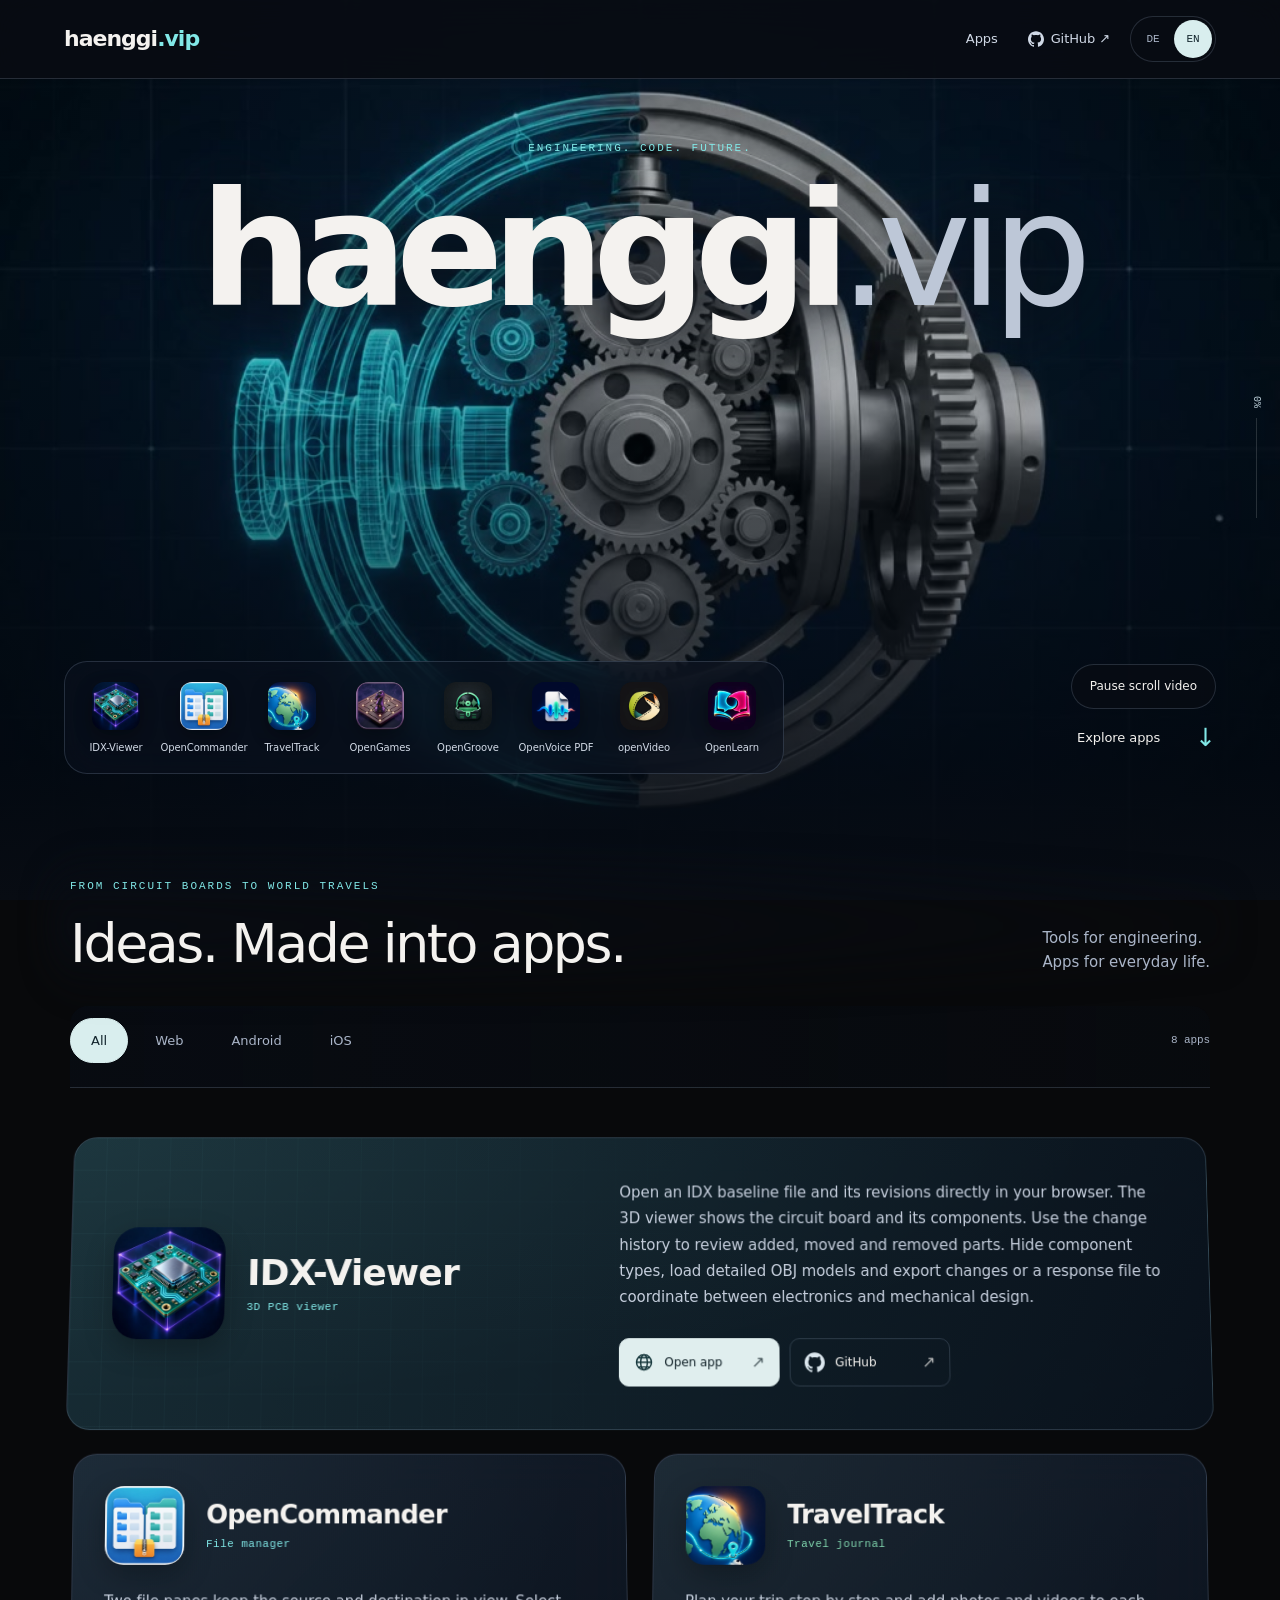
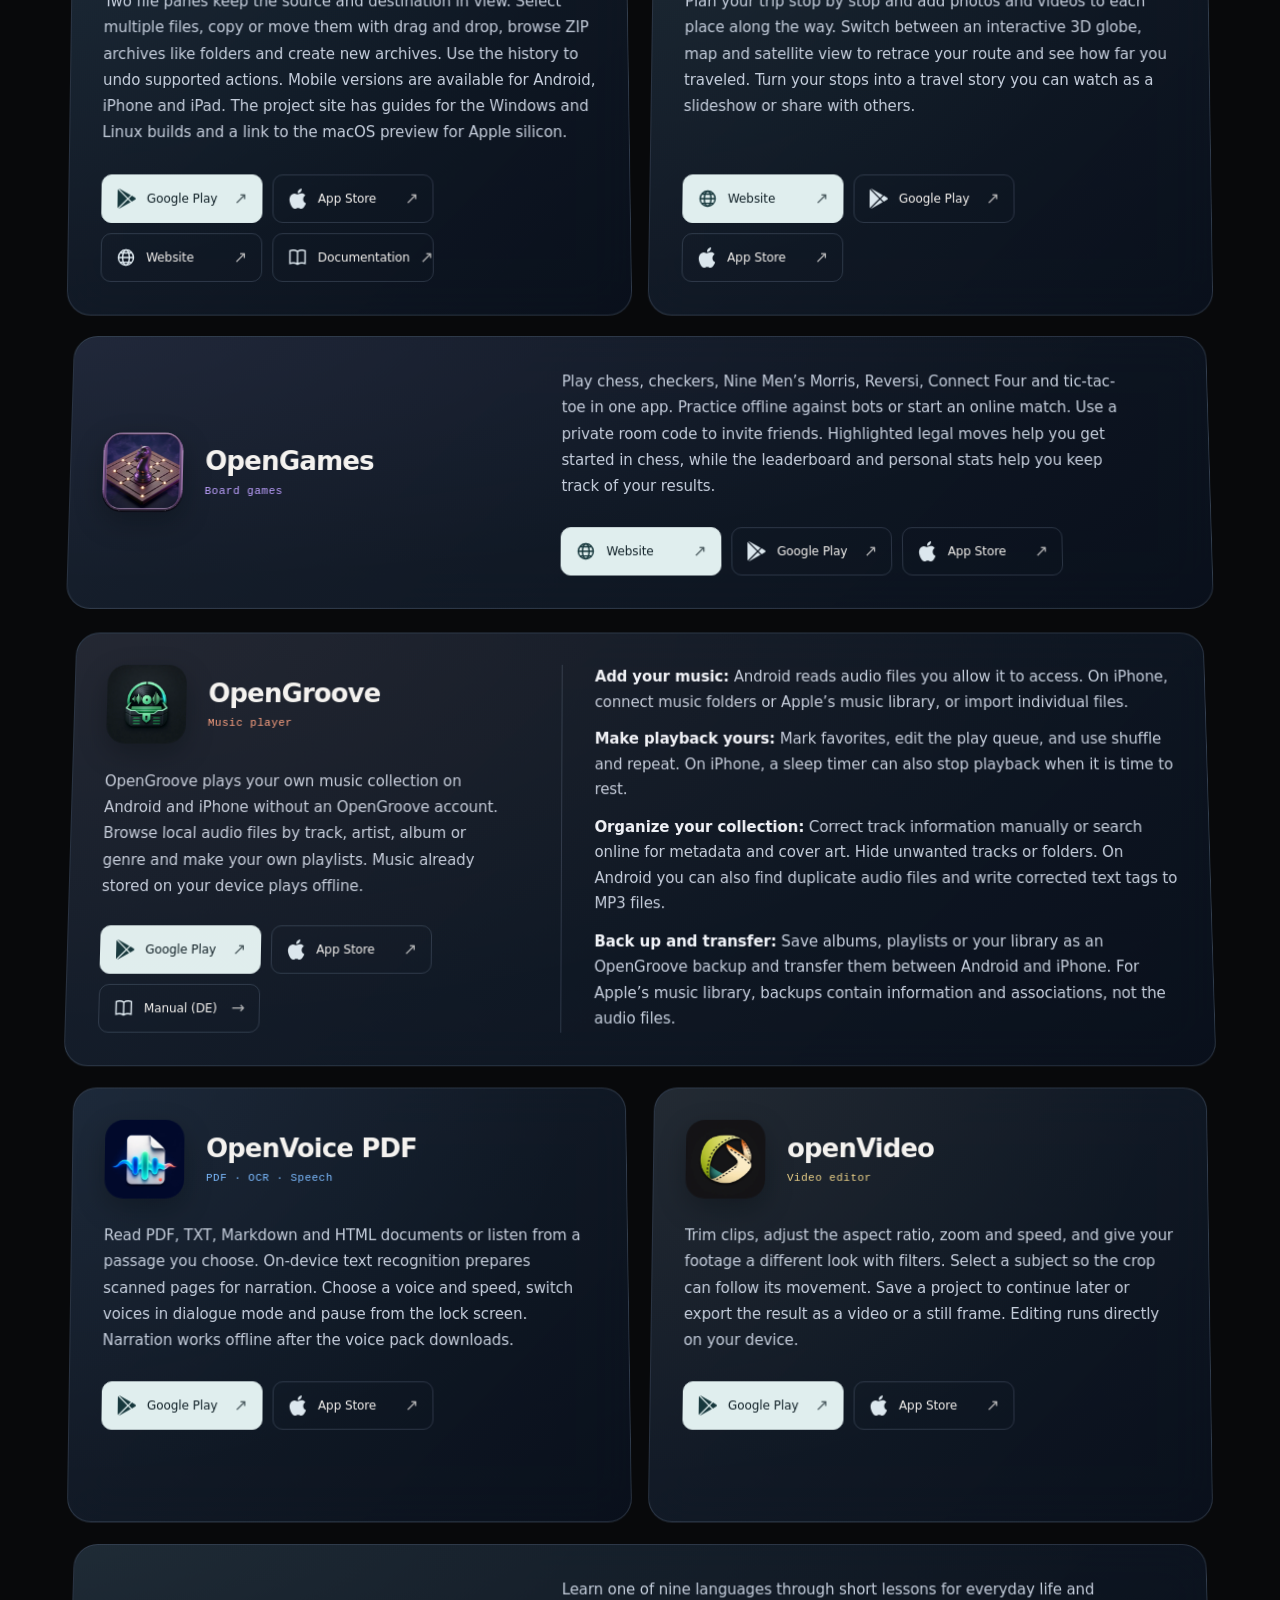
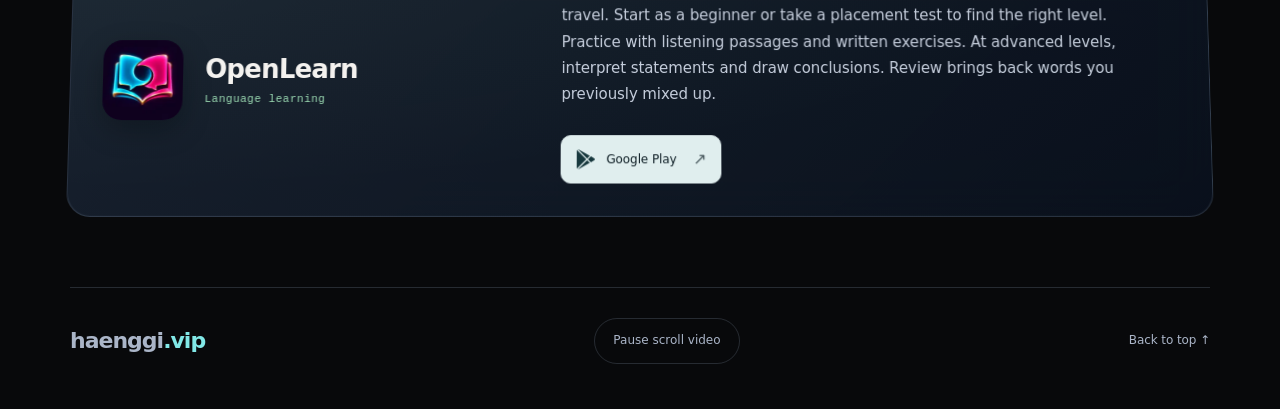
==== commit b2b4c689: "Repair intersecting ring in hero scroll video" ====
--- a/index.html
+++ b/index.html
@@ -7,7 +7,7 @@
 <meta property="og:url" content="https://haenggi.vip/">
 <meta property="og:site_name" content="haenggi.vip">
 <meta property="og:locale" content="de_DE">
-<meta property="og:image" content="https://haenggi.vip/assets/hero-poster.jpg">
+<meta property="og:image" content="https://haenggi.vip/assets/hero-poster.jpg?v=ring-repair">
 <meta property="og:image:width" content="1280">
 <meta property="og:image:height" content="720">
 <meta property="og:image:alt" content="Mechanische Struktur aus dem Hintergrundfilm von haenggi.vip">
@@ -213,7 +213,7 @@
 </head>
 <body><a class="skip-link" href="#apps">Zu den Apps</a>
 <header class="site-header"><a class="brand" href="#origin">haenggi<span>.vip</span></a><nav aria-label="Hauptnavigation"><a href="#apps">Apps</a><a href="https://github.com/haenggi-vip" class="nav-github"><svg class="nav-icon" aria-hidden="true" focusable="false" fill="currentColor" role="img" viewBox="0 0 24 24" xmlns="http://www.w3.org/2000/svg"><path d="M12 .297c-6.63 0-12 5.373-12 12 0 5.303 3.438 9.8 8.205 11.385.6.113.82-.258.82-.577 0-.285-.01-1.04-.015-2.04-3.338.724-4.042-1.61-4.042-1.61C4.422 18.07 3.633 17.7 3.633 17.7c-1.087-.744.084-.729.084-.729 1.205.084 1.838 1.236 1.838 1.236 1.07 1.835 2.809 1.305 3.495.998.108-.776.417-1.305.76-1.605-2.665-.3-5.466-1.332-5.466-5.93 0-1.31.465-2.38 1.235-3.22-.135-.303-.54-1.523.105-3.176 0 0 1.005-.322 3.3 1.23.96-.267 1.98-.399 3-.405 1.02.006 2.04.138 3 .405 2.28-1.552 3.285-1.23 3.285-1.23.645 1.653.24 2.873.12 3.176.765.84 1.23 1.91 1.23 3.22 0 4.61-2.805 5.625-5.475 5.92.42.36.81 1.096.81 2.22 0 1.606-.015 2.896-.015 3.286 0 .315.21.69.825.57C20.565 22.092 24 17.592 24 12.297c0-6.627-5.373-12-12-12"/></svg><span>GitHub ↗</span></a></nav><div class="language-switch" role="group" aria-label="Sprache"><a href="./?lang=de" lang="de" hreflang="de" aria-current="page">DE</a><a href="en/?lang=en" lang="en" hreflang="en">EN</a></div></header>
-<div class="background" aria-hidden="true"><img class="media-poster" fetchpriority="high" src="assets/hero-poster.jpg" alt="" width="1280" height="720"><video id="hero-video" data-scroll-src="assets/hero-scroll.mp4" data-scroll-src-mobile="assets/hero-scroll-mobile.mp4" muted playsinline preload="none" poster="assets/hero-poster.jpg"></video></div>
+<div class="background" aria-hidden="true"><img class="media-poster" fetchpriority="high" src="assets/hero-poster.jpg?v=ring-repair" alt="" width="1280" height="720"><video id="hero-video" data-scroll-src="assets/hero-scroll.mp4?v=ring-repair" data-scroll-src-mobile="assets/hero-scroll-mobile.mp4?v=ring-repair" muted playsinline preload="none" poster="assets/hero-poster.jpg?v=ring-repair"></video></div>
 <aside class="scroll-hud" aria-label="Scrollfortschritt"><span><span id="scroll-value">0</span>%</span><div class="progress-track"><i id="progress-fill"></i></div></aside>
 <main><section id="origin" class="hero"><div class="hero-shell"><div class="hero-heading"><p class="eyebrow">ENGINEERING. CODE. FUTURE.</p><h1>haenggi<span>.vip</span></h1></div><div class="hero-bottom"><button class="motion-button hero-motion" data-motion-toggle aria-pressed="false">Scroll-Video pausieren</button><nav class="app-dock" aria-label="Direkt zu einer App"><a href="#idx-viewer" title="IDX-Viewer"><img src="assets/icons/idx-viewer.webp" width="48" height="48" alt=""><span>IDX-Viewer</span></a><a href="#opencommander" title="OpenCommander"><img src="assets/icons/opencommander.webp" width="48" height="48" alt=""><span>OpenCommander</span></a><a href="#traveltrack" title="TravelTrack"><img src="assets/icons/traveltrack.webp" width="48" height="48" alt=""><span>TravelTrack</span></a><a href="#opengames" title="OpenGames"><img src="assets/icons/opengames.webp" width="48" height="48" alt=""><span>OpenGames</span></a><a href="#opengroove" title="OpenGroove"><img src="assets/icons/opengroove.webp" width="48" height="48" alt=""><span>OpenGroove</span></a><a href="#openvoicepdf" title="OpenVoice PDF"><img src="assets/icons/openvoicepdf.webp" width="48" height="48" alt=""><span>OpenVoice PDF</span></a><a href="#openvideo" title="openVideo"><img src="assets/icons/openvideo.webp" width="48" height="48" alt=""><span>openVideo</span></a><a href="#openlearn" title="OpenLearn"><img src="assets/icons/openlearn.webp" width="48" height="48" alt=""><span>OpenLearn</span></a></nav><a class="scroll-cue" href="#apps"><span>Apps entdecken</span><span aria-hidden="true">↓</span></a></div></div></section>
 <div id="apps" class="collection"><div class="collection-heading"><div><p class="eyebrow">VON DER LEITERPLATTE BIS ZUR WELTREISE</p><h2>Ideen. Als Apps.</h2></div><p class="collection-note">Werkzeuge für Technik.<br>Apps für jeden Tag.</p></div>
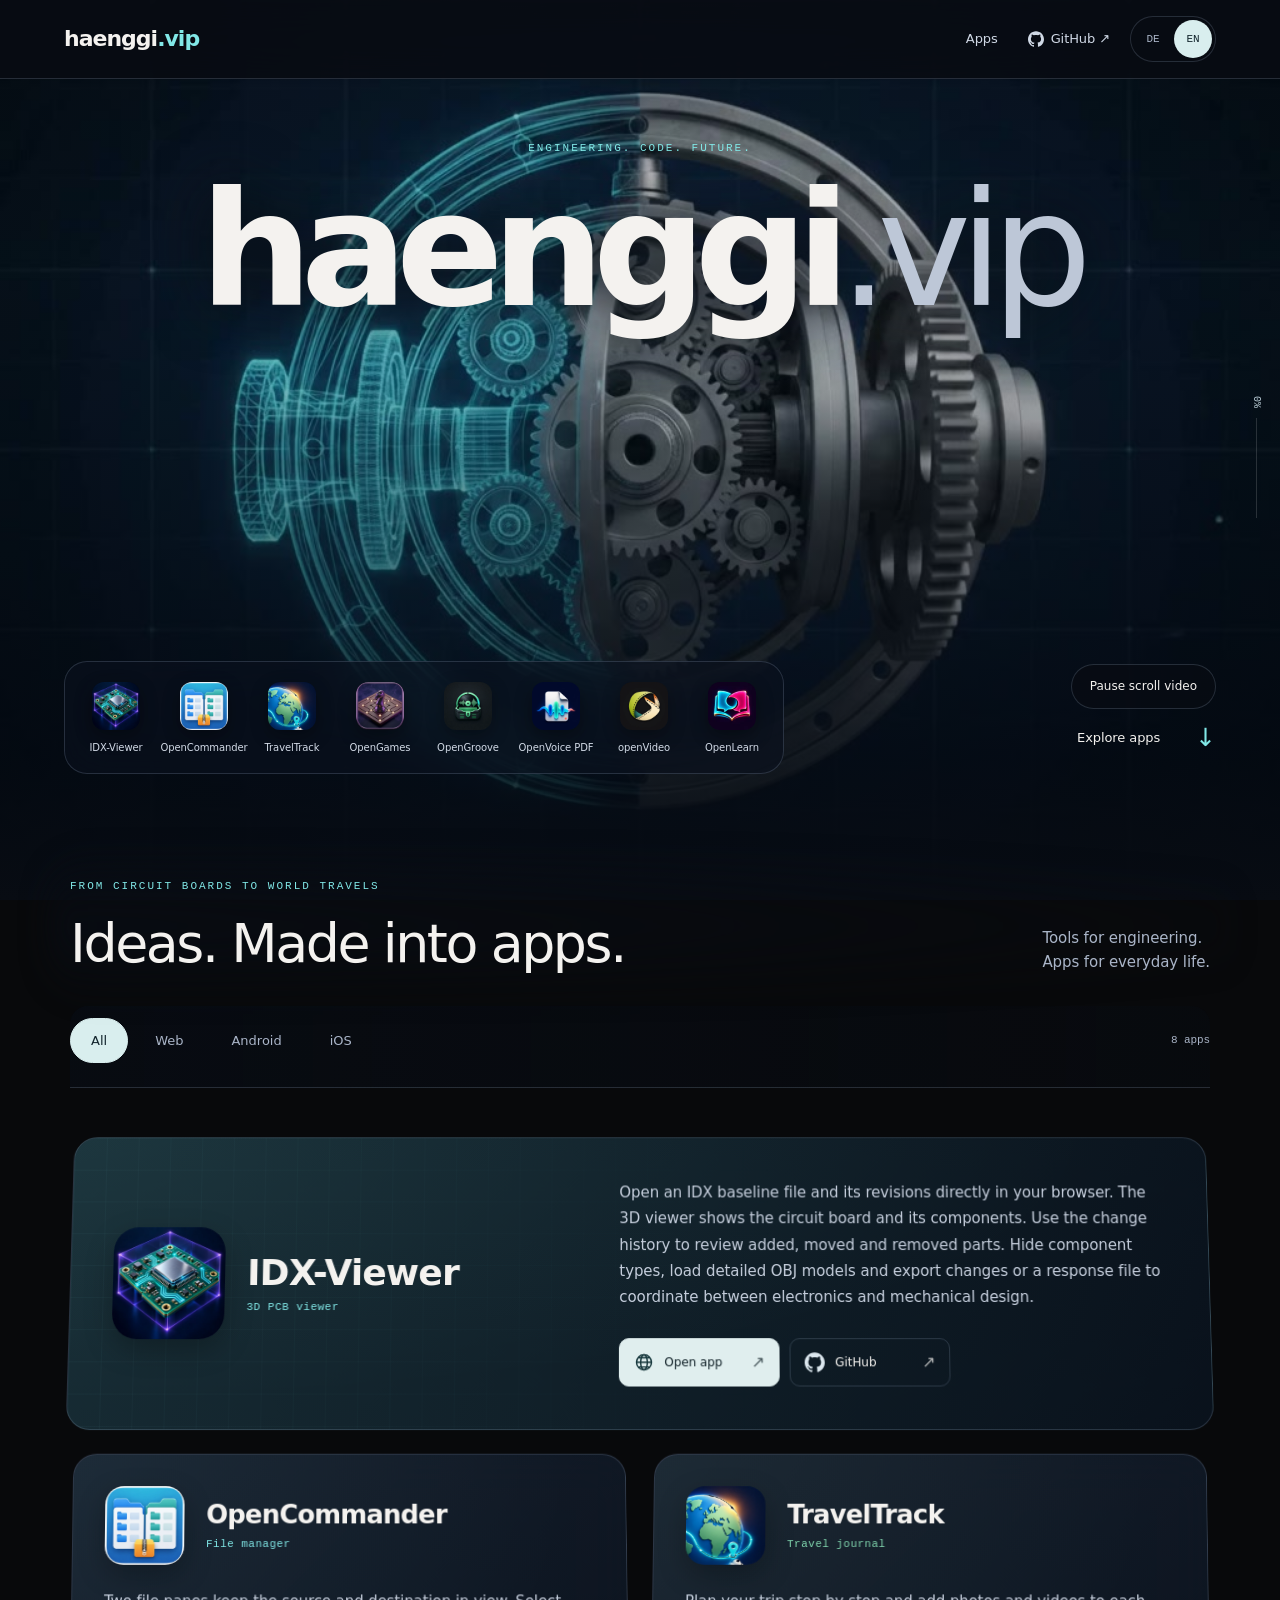
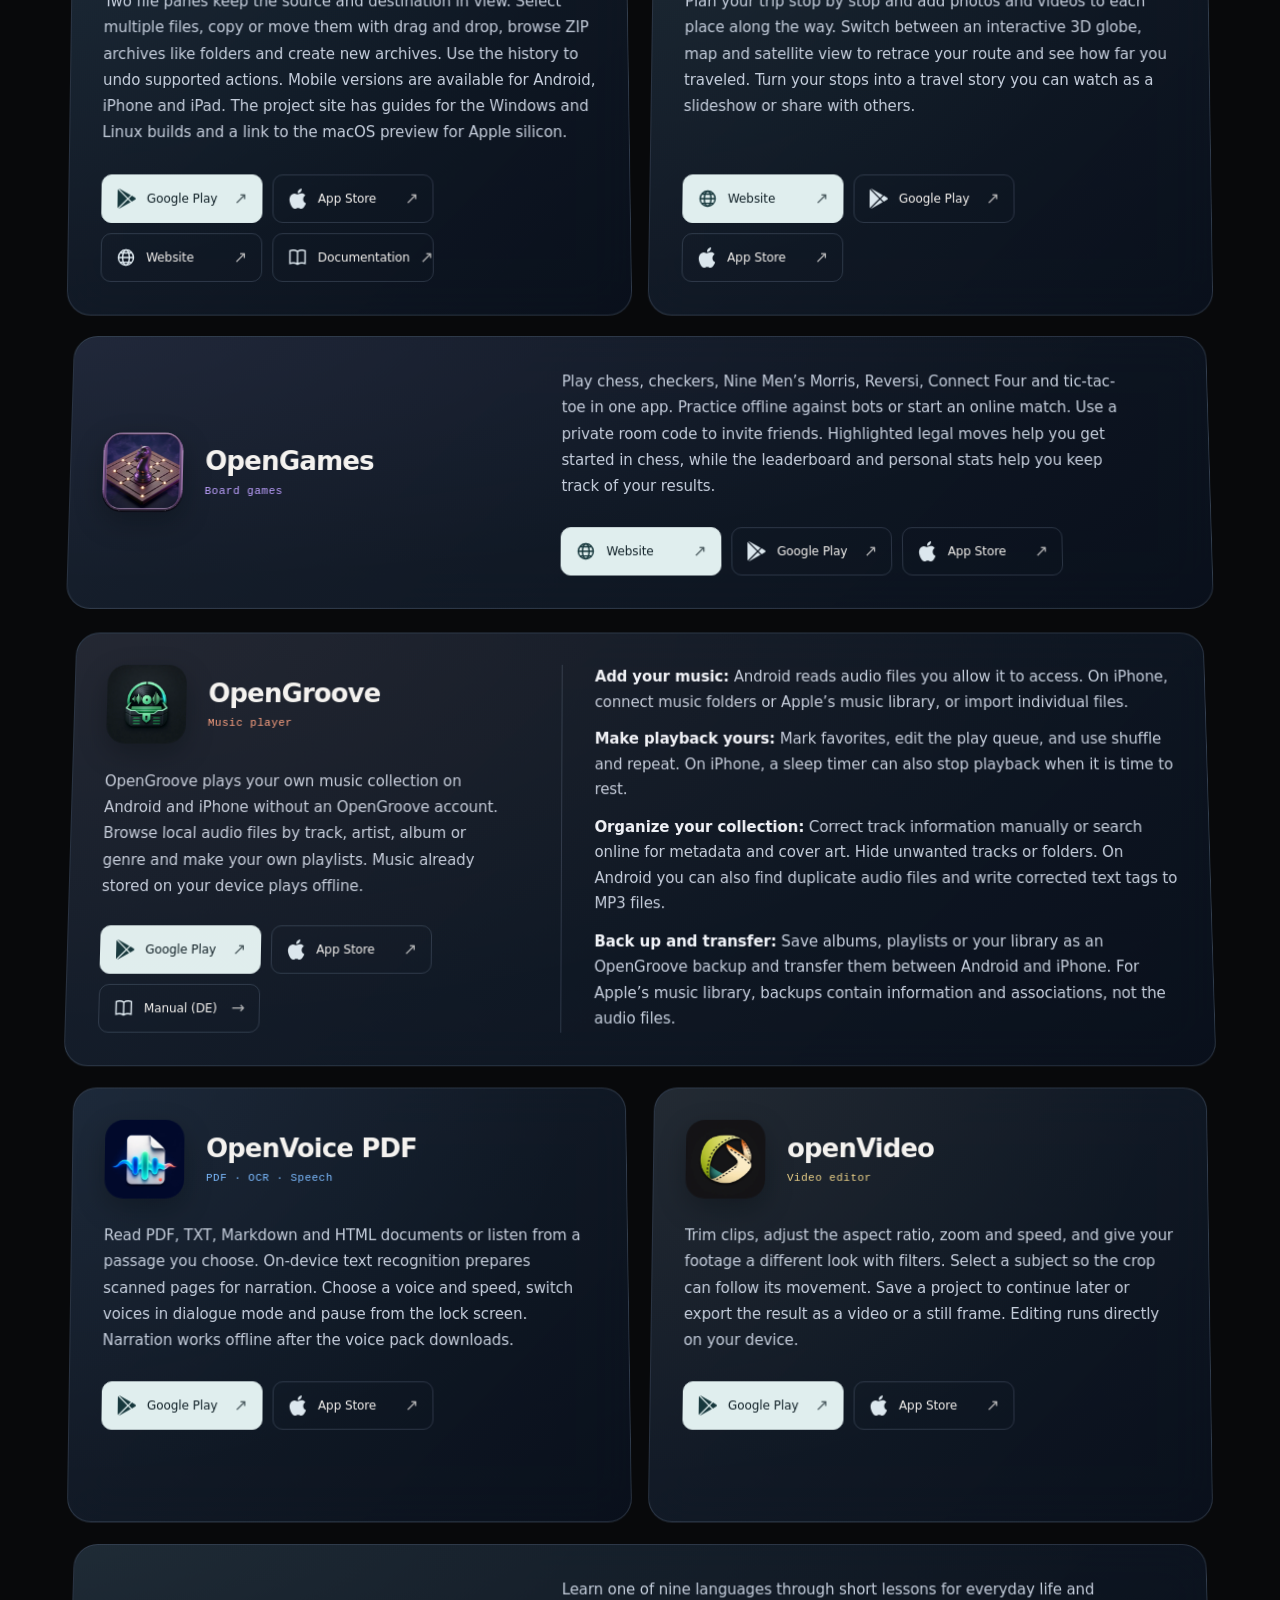
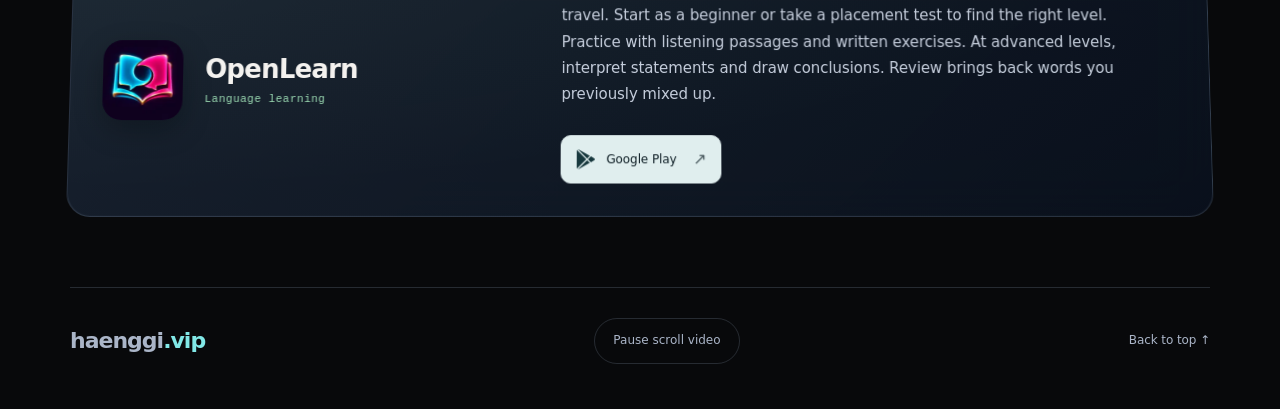
==== commit 033d42dd: "Refresh restored video and poster URLs" ====
--- a/index.html
+++ b/index.html
@@ -7,7 +7,7 @@
 <meta property="og:url" content="https://haenggi.vip/">
 <meta property="og:site_name" content="haenggi.vip">
 <meta property="og:locale" content="de_DE">
-<meta property="og:image" content="https://haenggi.vip/assets/hero-poster.jpg?v=ring-repair">
+<meta property="og:image" content="https://haenggi.vip/assets/hero-poster.jpg?v=original-motion">
 <meta property="og:image:width" content="1280">
 <meta property="og:image:height" content="720">
 <meta property="og:image:alt" content="Mechanische Struktur aus dem Hintergrundfilm von haenggi.vip">
@@ -213,7 +213,7 @@
 </head>
 <body><a class="skip-link" href="#apps">Zu den Apps</a>
 <header class="site-header"><a class="brand" href="#origin">haenggi<span>.vip</span></a><nav aria-label="Hauptnavigation"><a href="#apps">Apps</a><a href="https://github.com/haenggi-vip" class="nav-github"><svg class="nav-icon" aria-hidden="true" focusable="false" fill="currentColor" role="img" viewBox="0 0 24 24" xmlns="http://www.w3.org/2000/svg"><path d="M12 .297c-6.63 0-12 5.373-12 12 0 5.303 3.438 9.8 8.205 11.385.6.113.82-.258.82-.577 0-.285-.01-1.04-.015-2.04-3.338.724-4.042-1.61-4.042-1.61C4.422 18.07 3.633 17.7 3.633 17.7c-1.087-.744.084-.729.084-.729 1.205.084 1.838 1.236 1.838 1.236 1.07 1.835 2.809 1.305 3.495.998.108-.776.417-1.305.76-1.605-2.665-.3-5.466-1.332-5.466-5.93 0-1.31.465-2.38 1.235-3.22-.135-.303-.54-1.523.105-3.176 0 0 1.005-.322 3.3 1.23.96-.267 1.98-.399 3-.405 1.02.006 2.04.138 3 .405 2.28-1.552 3.285-1.23 3.285-1.23.645 1.653.24 2.873.12 3.176.765.84 1.23 1.91 1.23 3.22 0 4.61-2.805 5.625-5.475 5.92.42.36.81 1.096.81 2.22 0 1.606-.015 2.896-.015 3.286 0 .315.21.69.825.57C20.565 22.092 24 17.592 24 12.297c0-6.627-5.373-12-12-12"/></svg><span>GitHub ↗</span></a></nav><div class="language-switch" role="group" aria-label="Sprache"><a href="./?lang=de" lang="de" hreflang="de" aria-current="page">DE</a><a href="en/?lang=en" lang="en" hreflang="en">EN</a></div></header>
-<div class="background" aria-hidden="true"><img class="media-poster" fetchpriority="high" src="assets/hero-poster.jpg?v=ring-repair" alt="" width="1280" height="720"><video id="hero-video" data-scroll-src="assets/hero-scroll.mp4?v=ring-repair" data-scroll-src-mobile="assets/hero-scroll-mobile.mp4?v=ring-repair" muted playsinline preload="none" poster="assets/hero-poster.jpg?v=ring-repair"></video></div>
+<div class="background" aria-hidden="true"><img class="media-poster" fetchpriority="high" src="assets/hero-poster.jpg?v=original-motion" alt="" width="1280" height="720"><video id="hero-video" data-scroll-src="assets/hero-scroll.mp4?v=original-motion" data-scroll-src-mobile="assets/hero-scroll-mobile.mp4?v=original-motion" muted playsinline preload="none" poster="assets/hero-poster.jpg?v=original-motion"></video></div>
 <aside class="scroll-hud" aria-label="Scrollfortschritt"><span><span id="scroll-value">0</span>%</span><div class="progress-track"><i id="progress-fill"></i></div></aside>
 <main><section id="origin" class="hero"><div class="hero-shell"><div class="hero-heading"><p class="eyebrow">ENGINEERING. CODE. FUTURE.</p><h1>haenggi<span>.vip</span></h1></div><div class="hero-bottom"><button class="motion-button hero-motion" data-motion-toggle aria-pressed="false">Scroll-Video pausieren</button><nav class="app-dock" aria-label="Direkt zu einer App"><a href="#idx-viewer" title="IDX-Viewer"><img src="assets/icons/idx-viewer.webp" width="48" height="48" alt=""><span>IDX-Viewer</span></a><a href="#opencommander" title="OpenCommander"><img src="assets/icons/opencommander.webp" width="48" height="48" alt=""><span>OpenCommander</span></a><a href="#traveltrack" title="TravelTrack"><img src="assets/icons/traveltrack.webp" width="48" height="48" alt=""><span>TravelTrack</span></a><a href="#opengames" title="OpenGames"><img src="assets/icons/opengames.webp" width="48" height="48" alt=""><span>OpenGames</span></a><a href="#opengroove" title="OpenGroove"><img src="assets/icons/opengroove.webp" width="48" height="48" alt=""><span>OpenGroove</span></a><a href="#openvoicepdf" title="OpenVoice PDF"><img src="assets/icons/openvoicepdf.webp" width="48" height="48" alt=""><span>OpenVoice PDF</span></a><a href="#openvideo" title="openVideo"><img src="assets/icons/openvideo.webp" width="48" height="48" alt=""><span>openVideo</span></a><a href="#openlearn" title="OpenLearn"><img src="assets/icons/openlearn.webp" width="48" height="48" alt=""><span>OpenLearn</span></a></nav><a class="scroll-cue" href="#apps"><span>Apps entdecken</span><span aria-hidden="true">↓</span></a></div></div></section>
 <div id="apps" class="collection"><div class="collection-heading"><div><p class="eyebrow">VON DER LEITERPLATTE BIS ZUR WELTREISE</p><h2>Ideen. Als Apps.</h2></div><p class="collection-note">Werkzeuge für Technik.<br>Apps für jeden Tag.</p></div>
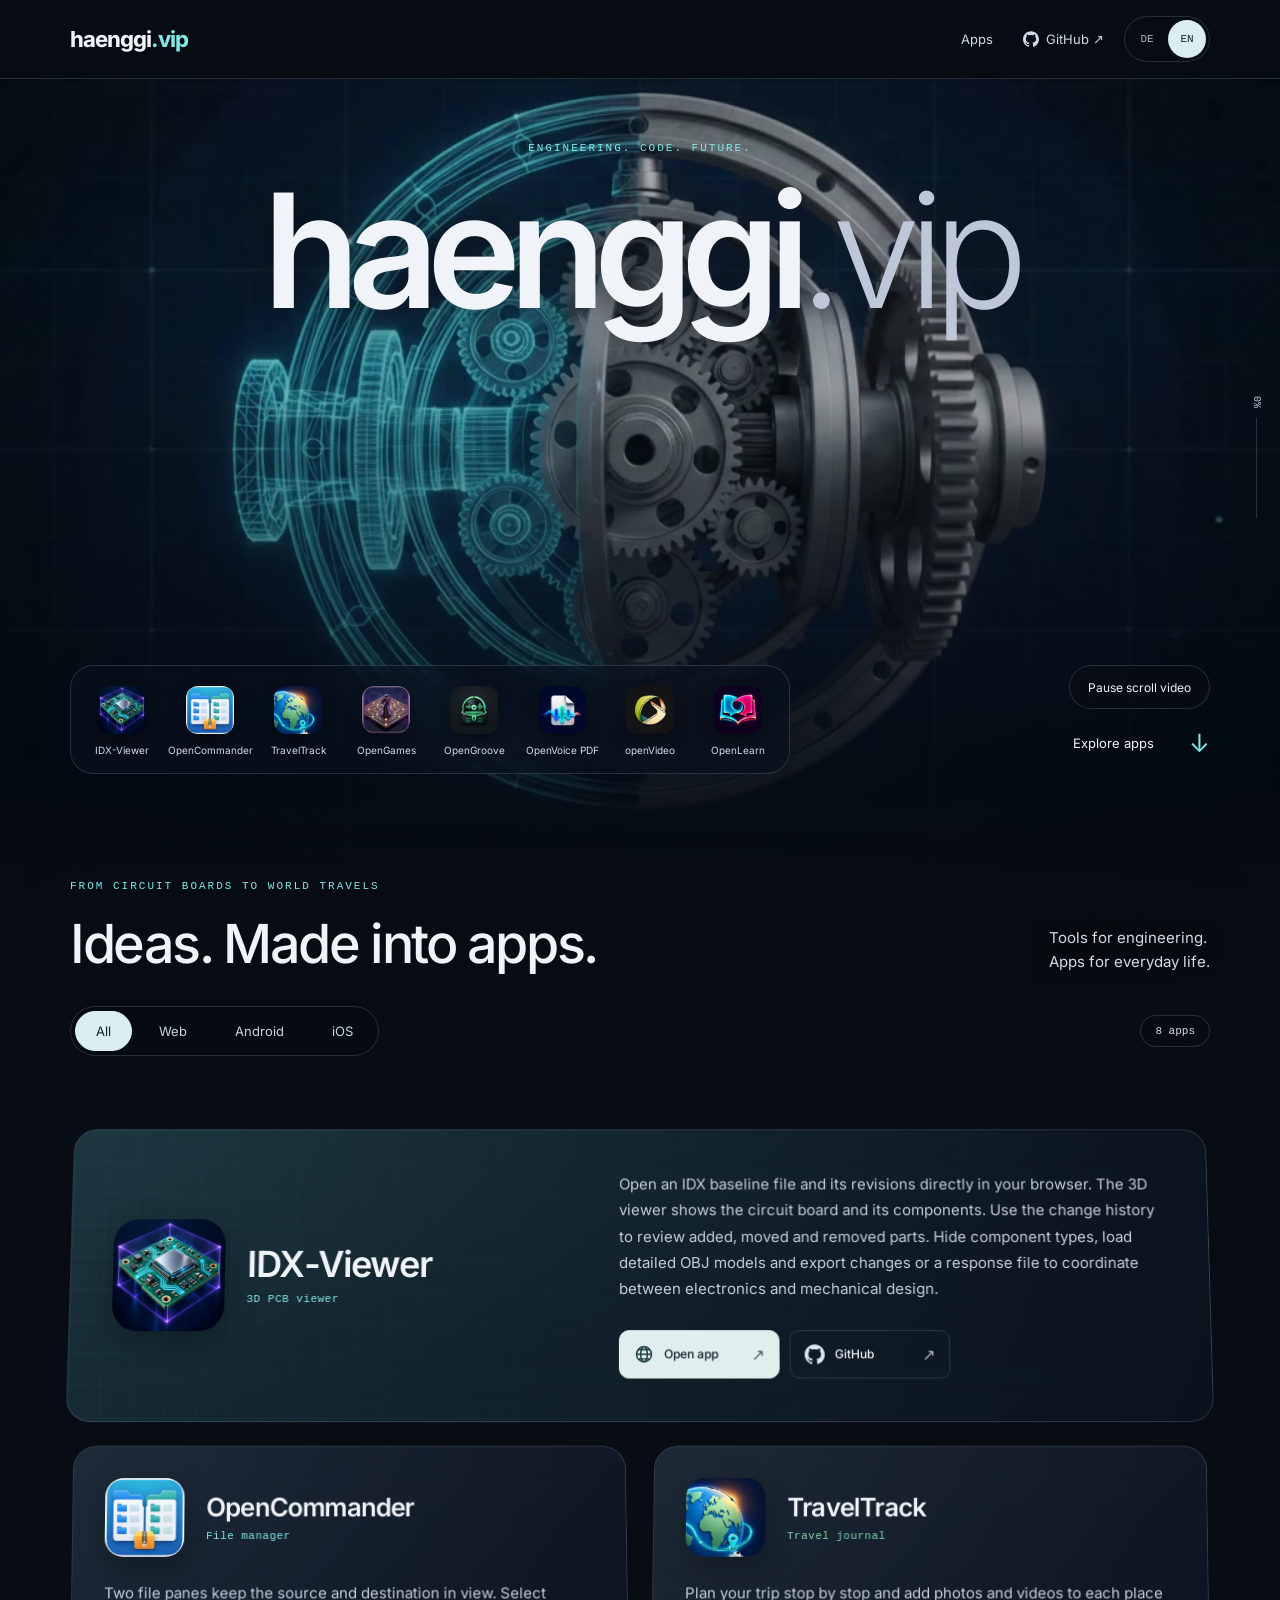
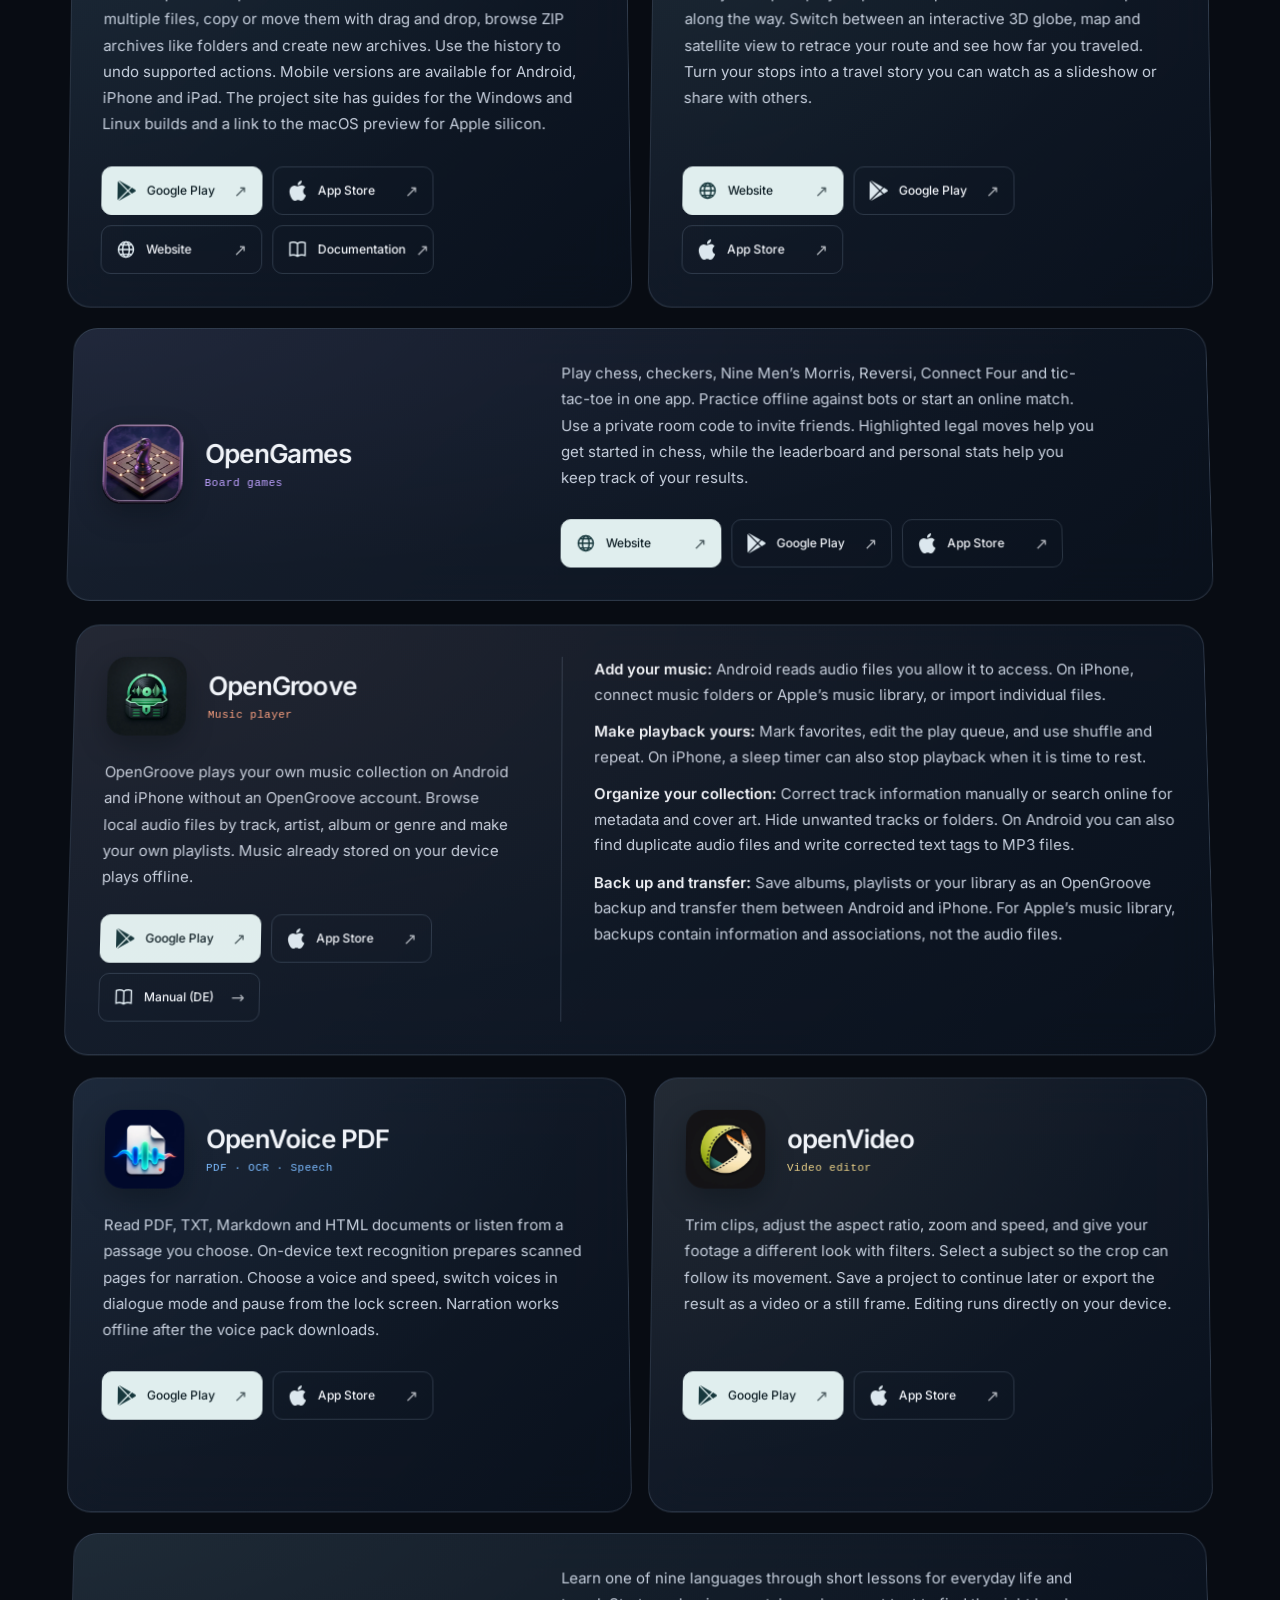
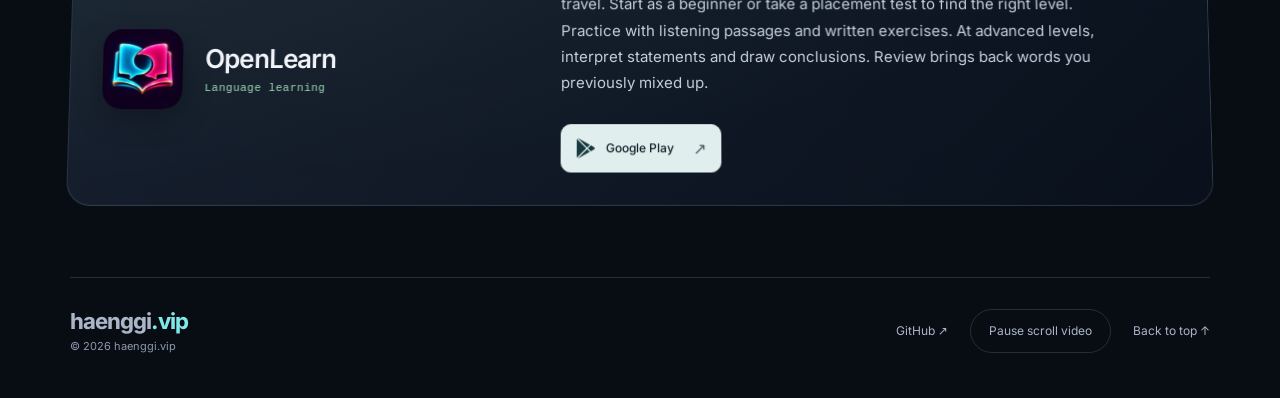
==== commit b5ad7e25: "Optimize assets, local Inter font, layout alignment and video loading" ====
--- a/index.html
+++ b/index.html
@@ -1,5 +1,5 @@
 <!doctype html>
-<html lang="de"><head><meta charset="utf-8"><meta name="viewport" content="width=device-width,initial-scale=1"><meta name="theme-color" content="#080c13"><title>haenggi.vip | Apps und PCB-Werkzeuge</title><meta name="description" content="Entdecke IDX-Viewer, OpenCommander, TravelTrack, OpenGames, OpenGroove, OpenVoice PDF, openVideo und OpenLearn: Apps für Technik und Alltag."><meta property="og:title" content="haenggi.vip | Apps und PCB-Werkzeuge"><meta property="og:description" content="Entdecke IDX-Viewer, OpenCommander, TravelTrack, OpenGames, OpenGroove, OpenVoice PDF, openVideo und OpenLearn: Apps für Technik und Alltag."><meta property="og:type" content="website"><link rel="canonical" href="https://haenggi.vip/"><link rel="icon" href="assets/favicon.svg"><link rel="stylesheet" href="cool-website.css"><link rel="stylesheet" href="styles.css?v=20261122-stores"><script src="language.js" defer></script><script src="config.js" defer></script><script src="cool-website.js" defer></script><script src="app.js?v=20261013" defer></script>
+<html lang="de"><head><meta charset="utf-8"><meta name="viewport" content="width=device-width,initial-scale=1"><meta name="theme-color" content="#080c13"><title>haenggi.vip | Apps und PCB-Werkzeuge</title><meta name="description" content="Entdecke IDX-Viewer, OpenCommander, TravelTrack, OpenGames, OpenGroove, OpenVoice PDF, openVideo und OpenLearn: Apps für Technik und Alltag."><meta property="og:title" content="haenggi.vip | Apps und PCB-Werkzeuge"><meta property="og:description" content="Entdecke IDX-Viewer, OpenCommander, TravelTrack, OpenGames, OpenGroove, OpenVoice PDF, openVideo und OpenLearn: Apps für Technik und Alltag."><meta property="og:type" content="website"><link rel="canonical" href="https://haenggi.vip/"><link rel="icon" href="assets/favicon.svg"><link rel="preload" href="assets/fonts/inter-latin-wght.woff2" as="font" type="font/woff2" crossorigin><link rel="stylesheet" href="styles.css?v=20261122-opt"><script src="language.js" defer></script><script src="app.js?v=20261122-opt" defer></script>
 <link rel="alternate" hreflang="de" href="https://haenggi.vip/">
 <link rel="alternate" hreflang="en" href="https://haenggi.vip/en/">
 <link rel="alternate" hreflang="x-default" href="https://haenggi.vip/">
@@ -226,11 +226,11 @@
 <section id="digital" class="portfolio digital" aria-label="Apps für den Alltag"><div class="cards"><article class="app-card" data-platforms="android ios" id="opencommander"><div class="app-identity"><img class="app-icon" src="assets/icons/opencommander.webp" width="96" height="96" alt="" loading="lazy"><div><h3>OpenCommander</h3><p class="category">Dateimanager</p></div></div><div class="card-info"><p class="app-description">Mit zwei Dateibereichen hast du Quelle und Ziel gleichzeitig im Blick. Wähle mehrere Dateien aus, kopiere oder verschiebe sie per Drag &amp; Drop, durchsuche ZIP-Archive wie Ordner und erstelle eigene Archive. Unterstützte Aktionen lassen sich über die Historie rückgängig machen. Die mobilen Versionen gibt es für Android, iPhone und iPad. Auf der Projektseite findest du Anleitungen für die Windows- und Linux-Builds sowie den Link zur macOS-Vorschau für Apple Silicon.</p><div class="app-actions"><a class="app-link" data-app="opencommander" href="https://play.google.com/store/apps/details?id=com.opencommander" aria-label="OpenCommander auf Google Play"><svg class="button-icon" aria-hidden="true" focusable="false" fill="currentColor" role="img" viewBox="0 0 24 24" xmlns="http://www.w3.org/2000/svg"><path d="M22.018 13.298l-3.919 2.218-3.515-3.493 3.543-3.521 3.891 2.202a1.49 1.49 0 0 1 0 2.594zM1.337.924a1.486 1.486 0 0 0-.112.568v21.017c0 .217.045.419.124.6l11.155-11.087L1.337.924zm12.207 10.065l3.258-3.238L3.45.195a1.466 1.466 0 0 0-.946-.179l11.04 10.973zm0 2.067l-11 10.933c.298.036.612-.016.906-.183l13.324-7.54-3.23-3.21z"/></svg><span class="button-label">Google Play</span><span class="button-arrow" aria-hidden="true">↗</span></a><a class="store-link" href="https://apps.apple.com/ch/app/opencommander/id6804432999" aria-label="OpenCommander im App Store"><svg class="button-icon" aria-hidden="true" focusable="false" fill="currentColor" role="img" viewBox="0 0 24 24" xmlns="http://www.w3.org/2000/svg"><path d="M12.152 6.896c-.948 0-2.415-1.078-3.96-1.04-2.04.027-3.91 1.183-4.961 3.014-2.117 3.675-.546 9.103 1.519 12.09 1.013 1.454 2.208 3.09 3.792 3.039 1.52-.065 2.09-.987 3.935-.987 1.831 0 2.35.987 3.96.948 1.637-.026 2.676-1.48 3.676-2.948 1.156-1.688 1.636-3.325 1.662-3.415-.039-.013-3.182-1.221-3.22-4.857-.026-3.04 2.48-4.494 2.597-4.559-1.429-2.09-3.623-2.324-4.39-2.376-2-.156-3.675 1.09-4.61 1.09zM15.53 3.83c.843-1.012 1.4-2.427 1.245-3.83-1.207.052-2.662.805-3.532 1.818-.78.896-1.454 2.338-1.273 3.714 1.338.104 2.715-.688 3.559-1.701"/></svg><span class="button-label">App Store</span><span class="button-arrow" aria-hidden="true">↗</span></a>
       <a class="store-link" href="https://opencommander.top/" aria-label="OpenCommander-Website öffnen"><svg class="button-icon" style="fill:none" aria-hidden="true" focusable="false" xmlns="http://www.w3.org/2000/svg" viewBox="0 0 24 24" fill="none" stroke="currentColor" stroke-width="1.7"><circle cx="12" cy="12" r="9"/><ellipse cx="12" cy="12" rx="4" ry="9"/><path d="M3 12h18M5 6.5h14M5 17.5h14"/></svg><span class="button-label">Website</span><span class="button-arrow" aria-hidden="true">↗</span></a>
       <a class="store-link" href="https://opencommander.top/docs/" aria-label="OpenCommander-Dokumentation lesen"><svg class="button-icon" style="fill:none" aria-hidden="true" focusable="false" viewBox="0 0 24 24" fill="none" stroke="currentColor" stroke-width="1.7"><path d="M12 5v15M3 4c3-1 6-1 9 1 3-2 6-2 9-1v15c-3-1-6-1-9 1-3-2-6-2-9-1Z"/></svg><span class="button-label">Dokumentation</span><span class="button-arrow" aria-hidden="true">↗</span></a>
-    </div></div></article><article class="app-card" data-platforms="web android ios" id="traveltrack"><div class="app-identity"><img class="app-icon" src="assets/icons/traveltrack.webp" width="96" height="96" alt="" loading="lazy"><div><h3>TravelTrack</h3><p class="category">Reisetagebuch</p></div></div><div class="card-info"><p class="app-description">Plane deine Reise mit einzelnen Stopps und ergänze unterwegs Fotos und Videos zu jedem Ort. Wechsle zwischen interaktivem 3D-Globus, Karte und Satellitenansicht, um deine Route und die zurückgelegte Strecke nachzuvollziehen. Aus deinen Stopps entsteht eine Reisegeschichte, die du als Slideshow ansehen oder mit anderen teilen kannst.</p><div class="app-actions"><a class="app-link" data-app="traveltrack" href="https://traveltrack.vip" aria-label="TravelTrack öffnen"><svg class="button-icon" style="fill:none" aria-hidden="true" focusable="false" xmlns="http://www.w3.org/2000/svg" viewBox="0 0 24 24" fill="none" stroke="currentColor" stroke-width="1.7"><circle cx="12" cy="12" r="9"/><ellipse cx="12" cy="12" rx="4" ry="9"/><path d="M3 12h18M5 6.5h14M5 17.5h14"/></svg><span class="button-label">Website</span><span class="button-arrow" aria-hidden="true">↗</span></a><a class="store-link" href="https://play.google.com/store/apps/details?id=vip.traveltrack.app" aria-label="TravelTrack auf Google Play"><svg class="button-icon" aria-hidden="true" focusable="false" fill="currentColor" role="img" viewBox="0 0 24 24" xmlns="http://www.w3.org/2000/svg"><path d="M22.018 13.298l-3.919 2.218-3.515-3.493 3.543-3.521 3.891 2.202a1.49 1.49 0 0 1 0 2.594zM1.337.924a1.486 1.486 0 0 0-.112.568v21.017c0 .217.045.419.124.6l11.155-11.087L1.337.924zm12.207 10.065l3.258-3.238L3.45.195a1.466 1.466 0 0 0-.946-.179l11.04 10.973zm0 2.067l-11 10.933c.298.036.612-.016.906-.183l13.324-7.54-3.23-3.21z"/></svg><span class="button-label">Google Play</span><span class="button-arrow" aria-hidden="true">↗</span></a><a class="store-link" href="https://apps.apple.com/ch/app/traveltrack/id6804429493" aria-label="TravelTrack im App Store"><svg class="button-icon" aria-hidden="true" focusable="false" fill="currentColor" role="img" viewBox="0 0 24 24" xmlns="http://www.w3.org/2000/svg"><path d="M12.152 6.896c-.948 0-2.415-1.078-3.96-1.04-2.04.027-3.91 1.183-4.961 3.014-2.117 3.675-.546 9.103 1.519 12.09 1.013 1.454 2.208 3.09 3.792 3.039 1.52-.065 2.09-.987 3.935-.987 1.831 0 2.35.987 3.96.948 1.637-.026 2.676-1.48 3.676-2.948 1.156-1.688 1.636-3.325 1.662-3.415-.039-.013-3.182-1.221-3.22-4.857-.026-3.04 2.48-4.494 2.597-4.559-1.429-2.09-3.623-2.324-4.39-2.376-2-.156-3.675 1.09-4.61 1.09zM15.53 3.83c.843-1.012 1.4-2.427 1.245-3.83-1.207.052-2.662.805-3.532 1.818-.78.896-1.454 2.338-1.273 3.714 1.338.104 2.715-.688 3.559-1.701"/></svg><span class="button-label">App Store</span><span class="button-arrow" aria-hidden="true">↗</span></a></div></div></article><article class="app-card" data-platforms="web android ios" id="opengames"><div class="app-identity"><img class="app-icon" src="assets/icons/opengames.webp" width="96" height="96" alt="" loading="lazy"><div><h3>OpenGames</h3><p class="category">Brettspiele</p></div></div><div class="card-info"><p class="app-description">Spiele Schach, Dame, Mühle, Reversi, Vier Gewinnt und Tic-Tac-Toe in einer App. Übe offline gegen Bots oder starte eine Online-Partie. Mit einem privaten Raumcode lädst du Freunde gezielt ein. Beim Schach helfen dir markierte gültige Züge beim Einstieg, und mit der Rangliste und den persönlichen Statistiken behältst du deine Ergebnisse im Blick.</p><div class="app-actions"><a class="app-link" data-app="opengames" href="https://opengames.vip" aria-label="OpenGames öffnen"><svg class="button-icon" style="fill:none" aria-hidden="true" focusable="false" xmlns="http://www.w3.org/2000/svg" viewBox="0 0 24 24" fill="none" stroke="currentColor" stroke-width="1.7"><circle cx="12" cy="12" r="9"/><ellipse cx="12" cy="12" rx="4" ry="9"/><path d="M3 12h18M5 6.5h14M5 17.5h14"/></svg><span class="button-label">Website</span><span class="button-arrow" aria-hidden="true">↗</span></a><a class="store-link" href="https://play.google.com/store/apps/details?id=vip.opengames.nativeapp" aria-label="OpenGames auf Google Play"><svg class="button-icon" aria-hidden="true" focusable="false" fill="currentColor" role="img" viewBox="0 0 24 24" xmlns="http://www.w3.org/2000/svg"><path d="M22.018 13.298l-3.919 2.218-3.515-3.493 3.543-3.521 3.891 2.202a1.49 1.49 0 0 1 0 2.594zM1.337.924a1.486 1.486 0 0 0-.112.568v21.017c0 .217.045.419.124.6l11.155-11.087L1.337.924zm12.207 10.065l3.258-3.238L3.45.195a1.466 1.466 0 0 0-.946-.179l11.04 10.973zm0 2.067l-11 10.933c.298.036.612-.016.906-.183l13.324-7.54-3.23-3.21z"/></svg><span class="button-label">Google Play</span><span class="button-arrow" aria-hidden="true">↗</span></a><a class="store-link" href="https://apps.apple.com/ch/app/opengames/id6803944966" aria-label="OpenGames im App Store"><svg class="button-icon" aria-hidden="true" focusable="false" fill="currentColor" role="img" viewBox="0 0 24 24" xmlns="http://www.w3.org/2000/svg"><path d="M12.152 6.896c-.948 0-2.415-1.078-3.96-1.04-2.04.027-3.91 1.183-4.961 3.014-2.117 3.675-.546 9.103 1.519 12.09 1.013 1.454 2.208 3.09 3.792 3.039 1.52-.065 2.09-.987 3.935-.987 1.831 0 2.35.987 3.96.948 1.637-.026 2.676-1.48 3.676-2.948 1.156-1.688 1.636-3.325 1.662-3.415-.039-.013-3.182-1.221-3.22-4.857-.026-3.04 2.48-4.494 2.597-4.559-1.429-2.09-3.623-2.324-4.39-2.376-2-.156-3.675 1.09-4.61 1.09zM15.53 3.83c.843-1.012 1.4-2.427 1.245-3.83-1.207.052-2.662.805-3.532 1.818-.78.896-1.454 2.338-1.273 3.714 1.338.104 2.715-.688 3.559-1.701"/></svg><span class="button-label">App Store</span><span class="button-arrow" aria-hidden="true">↗</span></a></div></div></article><article class="app-card" data-platforms="android ios" id="opengroove"><div class="app-identity"><img class="app-icon" src="assets/icons/opengroove.webp" width="96" height="96" alt="" loading="lazy"><div><h3>OpenGroove</h3><p class="category">Musikplayer</p></div></div><div class="card-info"><p class="app-description">OpenGroove spielt deine eigene Musiksammlung auf Android und iPhone ohne OpenGroove-Konto. Durchsuche lokale Audiodateien nach Titeln, Interpreten, Alben oder Genres und stelle eigene Playlists zusammen. Bereits lokal gespeicherte Musik kannst du offline hören.</p><ul class="app-details"><li><strong>Musik hinzufügen:</strong> Android liest freigegebene Audiodateien ein. Auf dem iPhone verbindest du Musikordner oder Apples Musikmediathek und kannst einzelne Dateien importieren.</li><li><strong>Wiedergabe gestalten:</strong> Favoriten markieren, die Abspielliste bearbeiten sowie Zufall und Wiederholung nutzen. Auf dem iPhone hilft zusätzlich ein Sleep-Timer beim Einschlafen.</li><li><strong>Sammlung aufräumen:</strong> Korrigiere Titelangaben manuell oder suche online nach Metadaten und Covern. Blende unerwünschte Titel oder Ordner aus. Auf Android kannst du auch doppelte Audiodateien finden und korrigierte Text-Tags in MP3-Dateien speichern.</li><li><strong>Sichern und mitnehmen:</strong> Alben, Playlists oder die Bibliothek als OpenGroove-Backup sichern und zwischen Android und iPhone übertragen. Bei Apples Musikmediathek werden Angaben und Zuordnungen gesichert, nicht die Audiodateien.</li></ul><div class="app-actions"><a class="app-link" data-app="opengroove" href="https://play.google.com/store/apps/details?id=vip.haenggi.opengroove" aria-label="OpenGroove auf Google Play"><svg class="button-icon" aria-hidden="true" focusable="false" fill="currentColor" role="img" viewBox="0 0 24 24" xmlns="http://www.w3.org/2000/svg"><path d="M22.018 13.298l-3.919 2.218-3.515-3.493 3.543-3.521 3.891 2.202a1.49 1.49 0 0 1 0 2.594zM1.337.924a1.486 1.486 0 0 0-.112.568v21.017c0 .217.045.419.124.6l11.155-11.087L1.337.924zm12.207 10.065l3.258-3.238L3.45.195a1.466 1.466 0 0 0-.946-.179l11.04 10.973zm0 2.067l-11 10.933c.298.036.612-.016.906-.183l13.324-7.54-3.23-3.21z"/></svg><span class="button-label">Google Play</span><span class="button-arrow" aria-hidden="true">↗</span></a><a class="store-link" href="https://apps.apple.com/ch/app/opengroove/id6804463846" aria-label="OpenGroove im App Store"><svg class="button-icon" aria-hidden="true" focusable="false" fill="currentColor" role="img" viewBox="0 0 24 24" xmlns="http://www.w3.org/2000/svg"><path d="M12.152 6.896c-.948 0-2.415-1.078-3.96-1.04-2.04.027-3.91 1.183-4.961 3.014-2.117 3.675-.546 9.103 1.519 12.09 1.013 1.454 2.208 3.09 3.792 3.039 1.52-.065 2.09-.987 3.935-.987 1.831 0 2.35.987 3.96.948 1.637-.026 2.676-1.48 3.676-2.948 1.156-1.688 1.636-3.325 1.662-3.415-.039-.013-3.182-1.221-3.22-4.857-.026-3.04 2.48-4.494 2.597-4.559-1.429-2.09-3.623-2.324-4.39-2.376-2-.156-3.675 1.09-4.61 1.09zM15.53 3.83c.843-1.012 1.4-2.427 1.245-3.83-1.207.052-2.662.805-3.532 1.818-.78.896-1.454 2.338-1.273 3.714 1.338.104 2.715-.688 3.559-1.701"/></svg><span class="button-label">App Store</span><span class="button-arrow" aria-hidden="true">↗</span></a><a class="store-link" href="opengroove/handbuch/" aria-label="OpenGroove-Handbuch lesen"><svg class="button-icon" style="fill:none" aria-hidden="true" focusable="false" viewBox="0 0 24 24" fill="none" stroke="currentColor" stroke-width="1.7"><path d="M12 5v15M3 4c3-1 6-1 9 1 3-2 6-2 9-1v15c-3-1-6-1-9 1-3-2-6-2-9-1Z"/></svg><span class="button-label">Handbuch</span><span class="button-arrow" aria-hidden="true">→</span></a></div></div></article><article class="app-card" data-platforms="android ios" id="openvoicepdf"><div class="app-identity"><img class="app-icon" src="assets/icons/openvoicepdf.webp" width="96" height="96" alt="" loading="lazy"><div><h3>OpenVoice PDF</h3><p class="category">PDF · OCR · Sprache</p></div></div><div class="card-info"><p class="app-description">Lies PDF, TXT, Markdown und HTML oder lass dir eine ausgewählte Textstelle vorlesen. Die Texterkennung macht gescannte Seiten direkt auf dem Gerät für die Sprachausgabe nutzbar. Passe Stimme und Tempo an, lass Dialoge mit wechselnden Stimmen lesen und pausiere die Wiedergabe am Sperrbildschirm. Nach dem Download des Stimmpakets funktioniert das Vorlesen offline.</p><div class="app-actions"><a class="app-link" href="https://play.google.com/store/apps/details?id=com.openvoicepdf.app" aria-label="OpenVoice PDF auf Google Play"><svg class="button-icon" aria-hidden="true" focusable="false" fill="currentColor" role="img" viewBox="0 0 24 24" xmlns="http://www.w3.org/2000/svg"><path d="M22.018 13.298l-3.919 2.218-3.515-3.493 3.543-3.521 3.891 2.202a1.49 1.49 0 0 1 0 2.594zM1.337.924a1.486 1.486 0 0 0-.112.568v21.017c0 .217.045.419.124.6l11.155-11.087L1.337.924zm12.207 10.065l3.258-3.238L3.45.195a1.466 1.466 0 0 0-.946-.179l11.04 10.973zm0 2.067l-11 10.933c.298.036.612-.016.906-.183l13.324-7.54-3.23-3.21z"/></svg><span class="button-label">Google Play</span><span class="button-arrow" aria-hidden="true">↗</span></a><a class="store-link" href="https://apps.apple.com/ch/app/openvoicepdf/id6809222725" aria-label="OpenVoice PDF im App Store"><svg class="button-icon" aria-hidden="true" focusable="false" fill="currentColor" fill="currentColor" role="img" viewBox="0 0 24 24" xmlns="http://www.w3.org/2000/svg"><path d="M12.152 6.896c-.948 0-2.415-1.078-3.96-1.04-2.04.027-3.91 1.183-4.961 3.014-2.117 3.675-.546 9.103 1.519 12.09 1.013 1.454 2.208 3.09 3.792 3.039 1.52-.065 2.09-.987 3.935-.987 1.831 0 2.35.987 3.96.948 1.637-.026 2.676-1.48 3.676-2.948 1.156-1.688 1.636-3.325 1.662-3.415-.039-.013-3.182-1.221-3.22-4.857-.026-3.04 2.48-4.494 2.597-4.559-1.429-2.09-3.623-2.324-4.39-2.376-2-.156-3.675 1.09-4.61 1.09zM15.53 3.83c.843-1.012 1.4-2.427 1.245-3.83-1.207.052-2.662.805-3.532 1.818-.78.896-1.454 2.338-1.273 3.714 1.338.104 2.715-.688 3.559-1.701"/></svg><span class="button-label">App Store</span><span class="button-arrow" aria-hidden="true">↗</span></a></div></div></article><article class="app-card" data-platforms="android ios" id="openvideo"><div class="app-identity"><img class="app-icon" src="assets/icons/openvideo.webp" width="96" height="96" alt="" loading="lazy"><div><h3>openVideo</h3><p class="category">Videoeditor</p></div></div><div class="card-info"><p class="app-description">Schneide Clips, passe Bildformat, Zoom und Tempo an und gib deinen Aufnahmen mit Filtern einen eigenen Look. Markiere ein Motiv, damit der Bildausschnitt seiner Bewegung folgen kann. Speichere ein Projekt zur späteren Bearbeitung oder exportiere das Ergebnis als Video oder Einzelbild. Die Bearbeitung läuft direkt auf deinem Gerät.</p><div class="app-actions"><a class="app-link" href="https://play.google.com/store/apps/details?id=com.openvideo.app" aria-label="openVideo auf Google Play"><svg class="button-icon" aria-hidden="true" focusable="false" fill="currentColor" role="img" viewBox="0 0 24 24" xmlns="http://www.w3.org/2000/svg"><path d="M22.018 13.298l-3.919 2.218-3.515-3.493 3.543-3.521 3.891 2.202a1.49 1.49 0 0 1 0 2.594zM1.337.924a1.486 1.486 0 0 0-.112.568v21.017c0 .217.045.419.124.6l11.155-11.087L1.337.924zm12.207 10.065l3.258-3.238L3.45.195a1.466 1.466 0 0 0-.946-.179l11.04 10.973zm0 2.067l-11 10.933c.298.036.612-.016.906-.183l13.324-7.54-3.23-3.21z"/></svg><span class="button-label">Google Play</span><span class="button-arrow" aria-hidden="true">↗</span></a><a class="store-link" href="https://apps.apple.com/ch/app/openvideo/id6810092391" aria-label="openVideo im App Store"><svg class="button-icon" aria-hidden="true" focusable="false" fill="currentColor" fill="currentColor" role="img" viewBox="0 0 24 24" xmlns="http://www.w3.org/2000/svg"><path d="M12.152 6.896c-.948 0-2.415-1.078-3.96-1.04-2.04.027-3.91 1.183-4.961 3.014-2.117 3.675-.546 9.103 1.519 12.09 1.013 1.454 2.208 3.09 3.792 3.039 1.52-.065 2.09-.987 3.935-.987 1.831 0 2.35.987 3.96.948 1.637-.026 2.676-1.48 3.676-2.948 1.156-1.688 1.636-3.325 1.662-3.415-.039-.013-3.182-1.221-3.22-4.857-.026-3.04 2.48-4.494 2.597-4.559-1.429-2.09-3.623-2.324-4.39-2.376-2-.156-3.675 1.09-4.61 1.09zM15.53 3.83c.843-1.012 1.4-2.427 1.245-3.83-1.207.052-2.662.805-3.532 1.818-.78.896-1.454 2.338-1.273 3.714 1.338.104 2.715-.688 3.559-1.701"/></svg><span class="button-label">App Store</span><span class="button-arrow" aria-hidden="true">↗</span></a></div></div></article>
+    </div></div></article><article class="app-card" data-platforms="web android ios" id="traveltrack"><div class="app-identity"><img class="app-icon" src="assets/icons/traveltrack.webp" width="96" height="96" alt="" loading="lazy"><div><h3>TravelTrack</h3><p class="category">Reisetagebuch</p></div></div><div class="card-info"><p class="app-description">Plane deine Reise mit einzelnen Stopps und ergänze unterwegs Fotos und Videos zu jedem Ort. Wechsle zwischen interaktivem 3D-Globus, Karte und Satellitenansicht, um deine Route und die zurückgelegte Strecke nachzuvollziehen. Aus deinen Stopps entsteht eine Reisegeschichte, die du als Slideshow ansehen oder mit anderen teilen kannst.</p><div class="app-actions"><a class="app-link" data-app="traveltrack" href="https://traveltrack.vip" aria-label="TravelTrack öffnen"><svg class="button-icon" style="fill:none" aria-hidden="true" focusable="false" xmlns="http://www.w3.org/2000/svg" viewBox="0 0 24 24" fill="none" stroke="currentColor" stroke-width="1.7"><circle cx="12" cy="12" r="9"/><ellipse cx="12" cy="12" rx="4" ry="9"/><path d="M3 12h18M5 6.5h14M5 17.5h14"/></svg><span class="button-label">Website</span><span class="button-arrow" aria-hidden="true">↗</span></a><a class="store-link" href="https://play.google.com/store/apps/details?id=vip.traveltrack.app" aria-label="TravelTrack auf Google Play"><svg class="button-icon" aria-hidden="true" focusable="false" fill="currentColor" role="img" viewBox="0 0 24 24" xmlns="http://www.w3.org/2000/svg"><path d="M22.018 13.298l-3.919 2.218-3.515-3.493 3.543-3.521 3.891 2.202a1.49 1.49 0 0 1 0 2.594zM1.337.924a1.486 1.486 0 0 0-.112.568v21.017c0 .217.045.419.124.6l11.155-11.087L1.337.924zm12.207 10.065l3.258-3.238L3.45.195a1.466 1.466 0 0 0-.946-.179l11.04 10.973zm0 2.067l-11 10.933c.298.036.612-.016.906-.183l13.324-7.54-3.23-3.21z"/></svg><span class="button-label">Google Play</span><span class="button-arrow" aria-hidden="true">↗</span></a><a class="store-link" href="https://apps.apple.com/ch/app/traveltrack/id6804429493" aria-label="TravelTrack im App Store"><svg class="button-icon" aria-hidden="true" focusable="false" fill="currentColor" role="img" viewBox="0 0 24 24" xmlns="http://www.w3.org/2000/svg"><path d="M12.152 6.896c-.948 0-2.415-1.078-3.96-1.04-2.04.027-3.91 1.183-4.961 3.014-2.117 3.675-.546 9.103 1.519 12.09 1.013 1.454 2.208 3.09 3.792 3.039 1.52-.065 2.09-.987 3.935-.987 1.831 0 2.35.987 3.96.948 1.637-.026 2.676-1.48 3.676-2.948 1.156-1.688 1.636-3.325 1.662-3.415-.039-.013-3.182-1.221-3.22-4.857-.026-3.04 2.48-4.494 2.597-4.559-1.429-2.09-3.623-2.324-4.39-2.376-2-.156-3.675 1.09-4.61 1.09zM15.53 3.83c.843-1.012 1.4-2.427 1.245-3.83-1.207.052-2.662.805-3.532 1.818-.78.896-1.454 2.338-1.273 3.714 1.338.104 2.715-.688 3.559-1.701"/></svg><span class="button-label">App Store</span><span class="button-arrow" aria-hidden="true">↗</span></a></div></div></article><article class="app-card" data-platforms="web android ios" id="opengames"><div class="app-identity"><img class="app-icon" src="assets/icons/opengames.webp" width="96" height="96" alt="" loading="lazy"><div><h3>OpenGames</h3><p class="category">Brettspiele</p></div></div><div class="card-info"><p class="app-description">Spiele Schach, Dame, Mühle, Reversi, Vier Gewinnt und Tic-Tac-Toe in einer App. Übe offline gegen Bots oder starte eine Online-Partie. Mit einem privaten Raumcode lädst du Freunde gezielt ein. Beim Schach helfen dir markierte gültige Züge beim Einstieg, und mit der Rangliste und den persönlichen Statistiken behältst du deine Ergebnisse im Blick.</p><div class="app-actions"><a class="app-link" data-app="opengames" href="https://opengames.vip" aria-label="OpenGames öffnen"><svg class="button-icon" style="fill:none" aria-hidden="true" focusable="false" xmlns="http://www.w3.org/2000/svg" viewBox="0 0 24 24" fill="none" stroke="currentColor" stroke-width="1.7"><circle cx="12" cy="12" r="9"/><ellipse cx="12" cy="12" rx="4" ry="9"/><path d="M3 12h18M5 6.5h14M5 17.5h14"/></svg><span class="button-label">Website</span><span class="button-arrow" aria-hidden="true">↗</span></a><a class="store-link" href="https://play.google.com/store/apps/details?id=vip.opengames.nativeapp" aria-label="OpenGames auf Google Play"><svg class="button-icon" aria-hidden="true" focusable="false" fill="currentColor" role="img" viewBox="0 0 24 24" xmlns="http://www.w3.org/2000/svg"><path d="M22.018 13.298l-3.919 2.218-3.515-3.493 3.543-3.521 3.891 2.202a1.49 1.49 0 0 1 0 2.594zM1.337.924a1.486 1.486 0 0 0-.112.568v21.017c0 .217.045.419.124.6l11.155-11.087L1.337.924zm12.207 10.065l3.258-3.238L3.45.195a1.466 1.466 0 0 0-.946-.179l11.04 10.973zm0 2.067l-11 10.933c.298.036.612-.016.906-.183l13.324-7.54-3.23-3.21z"/></svg><span class="button-label">Google Play</span><span class="button-arrow" aria-hidden="true">↗</span></a><a class="store-link" href="https://apps.apple.com/ch/app/opengames/id6803944966" aria-label="OpenGames im App Store"><svg class="button-icon" aria-hidden="true" focusable="false" fill="currentColor" role="img" viewBox="0 0 24 24" xmlns="http://www.w3.org/2000/svg"><path d="M12.152 6.896c-.948 0-2.415-1.078-3.96-1.04-2.04.027-3.91 1.183-4.961 3.014-2.117 3.675-.546 9.103 1.519 12.09 1.013 1.454 2.208 3.09 3.792 3.039 1.52-.065 2.09-.987 3.935-.987 1.831 0 2.35.987 3.96.948 1.637-.026 2.676-1.48 3.676-2.948 1.156-1.688 1.636-3.325 1.662-3.415-.039-.013-3.182-1.221-3.22-4.857-.026-3.04 2.48-4.494 2.597-4.559-1.429-2.09-3.623-2.324-4.39-2.376-2-.156-3.675 1.09-4.61 1.09zM15.53 3.83c.843-1.012 1.4-2.427 1.245-3.83-1.207.052-2.662.805-3.532 1.818-.78.896-1.454 2.338-1.273 3.714 1.338.104 2.715-.688 3.559-1.701"/></svg><span class="button-label">App Store</span><span class="button-arrow" aria-hidden="true">↗</span></a></div></div></article><article class="app-card" data-platforms="android ios" id="opengroove"><div class="app-identity"><img class="app-icon" src="assets/icons/opengroove.webp" width="96" height="96" alt="" loading="lazy"><div><h3>OpenGroove</h3><p class="category">Musikplayer</p></div></div><div class="card-info"><p class="app-description">OpenGroove spielt deine eigene Musiksammlung auf Android und iPhone ohne OpenGroove-Konto. Durchsuche lokale Audiodateien nach Titeln, Interpreten, Alben oder Genres und stelle eigene Playlists zusammen. Bereits lokal gespeicherte Musik kannst du offline hören.</p><ul class="app-details"><li><strong>Musik hinzufügen:</strong> Android liest freigegebene Audiodateien ein. Auf dem iPhone verbindest du Musikordner oder Apples Musikmediathek und kannst einzelne Dateien importieren.</li><li><strong>Wiedergabe gestalten:</strong> Favoriten markieren, die Abspielliste bearbeiten sowie Zufall und Wiederholung nutzen. Auf dem iPhone hilft zusätzlich ein Sleep-Timer beim Einschlafen.</li><li><strong>Sammlung aufräumen:</strong> Korrigiere Titelangaben manuell oder suche online nach Metadaten und Covern. Blende unerwünschte Titel oder Ordner aus. Auf Android kannst du auch doppelte Audiodateien finden und korrigierte Text-Tags in MP3-Dateien speichern.</li><li><strong>Sichern und mitnehmen:</strong> Alben, Playlists oder die Bibliothek als OpenGroove-Backup sichern und zwischen Android und iPhone übertragen. Bei Apples Musikmediathek werden Angaben und Zuordnungen gesichert, nicht die Audiodateien.</li></ul><div class="app-actions"><a class="app-link" data-app="opengroove" href="https://play.google.com/store/apps/details?id=vip.haenggi.opengroove" aria-label="OpenGroove auf Google Play"><svg class="button-icon" aria-hidden="true" focusable="false" fill="currentColor" role="img" viewBox="0 0 24 24" xmlns="http://www.w3.org/2000/svg"><path d="M22.018 13.298l-3.919 2.218-3.515-3.493 3.543-3.521 3.891 2.202a1.49 1.49 0 0 1 0 2.594zM1.337.924a1.486 1.486 0 0 0-.112.568v21.017c0 .217.045.419.124.6l11.155-11.087L1.337.924zm12.207 10.065l3.258-3.238L3.45.195a1.466 1.466 0 0 0-.946-.179l11.04 10.973zm0 2.067l-11 10.933c.298.036.612-.016.906-.183l13.324-7.54-3.23-3.21z"/></svg><span class="button-label">Google Play</span><span class="button-arrow" aria-hidden="true">↗</span></a><a class="store-link" href="https://apps.apple.com/ch/app/opengroove/id6804463846" aria-label="OpenGroove im App Store"><svg class="button-icon" aria-hidden="true" focusable="false" fill="currentColor" role="img" viewBox="0 0 24 24" xmlns="http://www.w3.org/2000/svg"><path d="M12.152 6.896c-.948 0-2.415-1.078-3.96-1.04-2.04.027-3.91 1.183-4.961 3.014-2.117 3.675-.546 9.103 1.519 12.09 1.013 1.454 2.208 3.09 3.792 3.039 1.52-.065 2.09-.987 3.935-.987 1.831 0 2.35.987 3.96.948 1.637-.026 2.676-1.48 3.676-2.948 1.156-1.688 1.636-3.325 1.662-3.415-.039-.013-3.182-1.221-3.22-4.857-.026-3.04 2.48-4.494 2.597-4.559-1.429-2.09-3.623-2.324-4.39-2.376-2-.156-3.675 1.09-4.61 1.09zM15.53 3.83c.843-1.012 1.4-2.427 1.245-3.83-1.207.052-2.662.805-3.532 1.818-.78.896-1.454 2.338-1.273 3.714 1.338.104 2.715-.688 3.559-1.701"/></svg><span class="button-label">App Store</span><span class="button-arrow" aria-hidden="true">↗</span></a><a class="store-link" href="opengroove/handbuch/" aria-label="OpenGroove-Handbuch lesen"><svg class="button-icon" style="fill:none" aria-hidden="true" focusable="false" viewBox="0 0 24 24" fill="none" stroke="currentColor" stroke-width="1.7"><path d="M12 5v15M3 4c3-1 6-1 9 1 3-2 6-2 9-1v15c-3-1-6-1-9 1-3-2-6-2-9-1Z"/></svg><span class="button-label">Handbuch</span><span class="button-arrow" aria-hidden="true">→</span></a></div></div></article><article class="app-card" data-platforms="android ios" id="openvoicepdf"><div class="app-identity"><img class="app-icon" src="assets/icons/openvoicepdf.webp" width="96" height="96" alt="" loading="lazy"><div><h3>OpenVoice PDF</h3><p class="category">PDF · OCR · Sprache</p></div></div><div class="card-info"><p class="app-description">Lies PDF, TXT, Markdown und HTML oder lass dir eine ausgewählte Textstelle vorlesen. Die Texterkennung macht gescannte Seiten direkt auf dem Gerät für die Sprachausgabe nutzbar. Passe Stimme und Tempo an, lass Dialoge mit wechselnden Stimmen lesen und pausiere die Wiedergabe am Sperrbildschirm. Nach dem Download des Stimmpakets funktioniert das Vorlesen offline.</p><div class="app-actions"><a class="app-link" href="https://play.google.com/store/apps/details?id=com.openvoicepdf.app" aria-label="OpenVoice PDF auf Google Play"><svg class="button-icon" aria-hidden="true" focusable="false" fill="currentColor" role="img" viewBox="0 0 24 24" xmlns="http://www.w3.org/2000/svg"><path d="M22.018 13.298l-3.919 2.218-3.515-3.493 3.543-3.521 3.891 2.202a1.49 1.49 0 0 1 0 2.594zM1.337.924a1.486 1.486 0 0 0-.112.568v21.017c0 .217.045.419.124.6l11.155-11.087L1.337.924zm12.207 10.065l3.258-3.238L3.45.195a1.466 1.466 0 0 0-.946-.179l11.04 10.973zm0 2.067l-11 10.933c.298.036.612-.016.906-.183l13.324-7.54-3.23-3.21z"/></svg><span class="button-label">Google Play</span><span class="button-arrow" aria-hidden="true">↗</span></a><a class="store-link" href="https://apps.apple.com/ch/app/openvoicepdf/id6809222725" aria-label="OpenVoice PDF im App Store"><svg class="button-icon" aria-hidden="true" focusable="false" fill="currentColor" role="img" viewBox="0 0 24 24" xmlns="http://www.w3.org/2000/svg"><path d="M12.152 6.896c-.948 0-2.415-1.078-3.96-1.04-2.04.027-3.91 1.183-4.961 3.014-2.117 3.675-.546 9.103 1.519 12.09 1.013 1.454 2.208 3.09 3.792 3.039 1.52-.065 2.09-.987 3.935-.987 1.831 0 2.35.987 3.96.948 1.637-.026 2.676-1.48 3.676-2.948 1.156-1.688 1.636-3.325 1.662-3.415-.039-.013-3.182-1.221-3.22-4.857-.026-3.04 2.48-4.494 2.597-4.559-1.429-2.09-3.623-2.324-4.39-2.376-2-.156-3.675 1.09-4.61 1.09zM15.53 3.83c.843-1.012 1.4-2.427 1.245-3.83-1.207.052-2.662.805-3.532 1.818-.78.896-1.454 2.338-1.273 3.714 1.338.104 2.715-.688 3.559-1.701"/></svg><span class="button-label">App Store</span><span class="button-arrow" aria-hidden="true">↗</span></a></div></div></article><article class="app-card" data-platforms="android ios" id="openvideo"><div class="app-identity"><img class="app-icon" src="assets/icons/openvideo.webp" width="96" height="96" alt="" loading="lazy"><div><h3>openVideo</h3><p class="category">Videoeditor</p></div></div><div class="card-info"><p class="app-description">Schneide Clips, passe Bildformat, Zoom und Tempo an und gib deinen Aufnahmen mit Filtern einen eigenen Look. Markiere ein Motiv, damit der Bildausschnitt seiner Bewegung folgen kann. Speichere ein Projekt zur späteren Bearbeitung oder exportiere das Ergebnis als Video oder Einzelbild. Die Bearbeitung läuft direkt auf deinem Gerät.</p><div class="app-actions"><a class="app-link" href="https://play.google.com/store/apps/details?id=com.openvideo.app" aria-label="openVideo auf Google Play"><svg class="button-icon" aria-hidden="true" focusable="false" fill="currentColor" role="img" viewBox="0 0 24 24" xmlns="http://www.w3.org/2000/svg"><path d="M22.018 13.298l-3.919 2.218-3.515-3.493 3.543-3.521 3.891 2.202a1.49 1.49 0 0 1 0 2.594zM1.337.924a1.486 1.486 0 0 0-.112.568v21.017c0 .217.045.419.124.6l11.155-11.087L1.337.924zm12.207 10.065l3.258-3.238L3.45.195a1.466 1.466 0 0 0-.946-.179l11.04 10.973zm0 2.067l-11 10.933c.298.036.612-.016.906-.183l13.324-7.54-3.23-3.21z"/></svg><span class="button-label">Google Play</span><span class="button-arrow" aria-hidden="true">↗</span></a><a class="store-link" href="https://apps.apple.com/ch/app/openvideo/id6810092391" aria-label="openVideo im App Store"><svg class="button-icon" aria-hidden="true" focusable="false" fill="currentColor" role="img" viewBox="0 0 24 24" xmlns="http://www.w3.org/2000/svg"><path d="M12.152 6.896c-.948 0-2.415-1.078-3.96-1.04-2.04.027-3.91 1.183-4.961 3.014-2.117 3.675-.546 9.103 1.519 12.09 1.013 1.454 2.208 3.09 3.792 3.039 1.52-.065 2.09-.987 3.935-.987 1.831 0 2.35.987 3.96.948 1.637-.026 2.676-1.48 3.676-2.948 1.156-1.688 1.636-3.325 1.662-3.415-.039-.013-3.182-1.221-3.22-4.857-.026-3.04 2.48-4.494 2.597-4.559-1.429-2.09-3.623-2.324-4.39-2.376-2-.156-3.675 1.09-4.61 1.09zM15.53 3.83c.843-1.012 1.4-2.427 1.245-3.83-1.207.052-2.662.805-3.532 1.818-.78.896-1.454 2.338-1.273 3.714 1.338.104 2.715-.688 3.559-1.701"/></svg><span class="button-label">App Store</span><span class="button-arrow" aria-hidden="true">↗</span></a></div></div></article>
 <article class="app-card" data-platforms="android" id="openlearn">
   <div class="app-identity"><img class="app-icon" src="assets/icons/openlearn.webp" width="96" height="96" alt="" loading="lazy"><div><h3>OpenLearn</h3><p class="category">Sprachen lernen</p></div></div>
-  <div class="card-info"><p class="app-description">Lerne eine von neun Sprachen in kurzen Lektionen für Alltag und Reisen. Starte als Anfänger oder finde mit einem Einstufungstest das passende Niveau. Übe mit Hörpassagen und Textaufgaben. Auf fortgeschrittenen Stufen ordnest du Aussagen ein und ziehst Schlussfolgerungen. Die Fehlerwiederholung greift Wörter auf, die du zuvor verwechselt hast.</p><div class="app-actions"><a class="app-link" href="https://play.google.com/store/apps/details?id=vip.haenggi.openlearn" aria-label="OpenLearn auf Google Play"><svg class="button-icon" aria-hidden="true" focusable="false" fill="currentColor" fill="currentColor" role="img" viewBox="0 0 24 24" xmlns="http://www.w3.org/2000/svg"><path d="M22.018 13.298l-3.919 2.218-3.515-3.493 3.543-3.521 3.891 2.202a1.49 1.49 0 0 1 0 2.594zM1.337.924a1.486 1.486 0 0 0-.112.568v21.017c0 .217.045.419.124.6l11.155-11.087L1.337.924zm12.207 10.065l3.258-3.238L3.45.195a1.466 1.466 0 0 0-.946-.179l11.04 10.973zm0 2.067l-11 10.933c.298.036.612-.016.906-.183l13.324-7.54-3.23-3.21z"/></svg><span class="button-label">Google Play</span><span class="button-arrow" aria-hidden="true">↗</span></a></div></div>
+  <div class="card-info"><p class="app-description">Lerne eine von neun Sprachen in kurzen Lektionen für Alltag und Reisen. Starte als Anfänger oder finde mit einem Einstufungstest das passende Niveau. Übe mit Hörpassagen und Textaufgaben. Auf fortgeschrittenen Stufen ordnest du Aussagen ein und ziehst Schlussfolgerungen. Die Fehlerwiederholung greift Wörter auf, die du zuvor verwechselt hast.</p><div class="app-actions"><a class="app-link" href="https://play.google.com/store/apps/details?id=vip.haenggi.openlearn" aria-label="OpenLearn auf Google Play"><svg class="button-icon" aria-hidden="true" focusable="false" fill="currentColor" role="img" viewBox="0 0 24 24" xmlns="http://www.w3.org/2000/svg"><path d="M22.018 13.298l-3.919 2.218-3.515-3.493 3.543-3.521 3.891 2.202a1.49 1.49 0 0 1 0 2.594zM1.337.924a1.486 1.486 0 0 0-.112.568v21.017c0 .217.045.419.124.6l11.155-11.087L1.337.924zm12.207 10.065l3.258-3.238L3.45.195a1.466 1.466 0 0 0-.946-.179l11.04 10.973zm0 2.067l-11 10.933c.298.036.612-.016.906-.183l13.324-7.54-3.23-3.21z"/></svg><span class="button-label">Google Play</span><span class="button-arrow" aria-hidden="true">↗</span></a></div></div>
 </article>
 </div></section></div>
 
-</main><footer class="minimal-footer"><a class="brand" href="#origin">haenggi<span>.vip</span></a><button id="motion-toggle" class="motion-button" aria-pressed="false">Bewegung reduzieren</button><a href="#origin">Nach oben ↑</a></footer></body></html>+</main><footer class="minimal-footer"><div class="footer-brand"><a class="brand" href="#origin">haenggi<span>.vip</span></a><small>© 2026 haenggi.vip</small></div><div class="footer-links"><a href="https://github.com/haenggi-vip">GitHub ↗</a><button id="motion-toggle" class="motion-button" aria-pressed="false">Bewegung reduzieren</button><a href="#origin">Nach oben ↑</a></div></footer></body></html>
--- a/styles.css
+++ b/styles.css
@@ -1,12 +1,12 @@
-:root{color-scheme:dark;--bg:#080c13;--ink:#f0f3f8;--muted:#aab5c8;--cyan:#81e8e7;--line:rgba(200,224,255,.16);font-family:Arial,Helvetica,sans-serif;background:var(--bg);color:var(--ink)}
-*{box-sizing:border-box}html{scroll-behavior:smooth;scroll-padding-top:100px}body{margin:0;isolation:isolate}a{color:inherit;text-decoration:none}button{font:inherit;cursor:pointer}button,a{-webkit-tap-highlight-color:transparent}button:focus-visible,a:focus-visible{outline:2px solid var(--cyan);outline-offset:6px}button{color:inherit}::selection{background:#81e8e7;color:#080c13}[hidden]{display:none!important}.skip-link{position:fixed;top:8px;left:8px;z-index:20;padding:15px;background:var(--bg);transform:translateY(-160%)}.skip-link:focus{transform:none}
+@font-face{font-family:"Inter";font-style:normal;font-weight:100 900;font-display:swap;src:url("assets/fonts/inter-latin-wght.woff2") format("woff2")}
+:root{color-scheme:dark;--bg:#080c13;--ink:#f0f3f8;--muted:#aab5c8;--cyan:#81e8e7;--line:rgba(200,224,255,.16);font-family:"Inter",system-ui,-apple-system,"Segoe UI",Roboto,Arial,sans-serif;font-optical-sizing:auto;-webkit-font-smoothing:antialiased;background:var(--bg);color:var(--ink)}
+*,*::before,*::after{box-sizing:border-box}html{-webkit-text-size-adjust:100%;scroll-behavior:smooth;scroll-padding-top:100px}body{margin:0;isolation:isolate}img,video,svg{display:block;max-width:100%}a{color:inherit;text-decoration:none}button{font:inherit;cursor:pointer}button,a{-webkit-tap-highlight-color:transparent}button:focus-visible,a:focus-visible{outline:2px solid var(--cyan);outline-offset:6px}button{color:inherit}::selection{background:#81e8e7;color:#080c13}[hidden]{display:none!important}.skip-link{position:fixed;top:8px;left:8px;z-index:20;padding:15px;background:var(--bg);transform:translateY(-160%)}.skip-link:focus{transform:none}
 .site-header{position:absolute;inset:0 0 auto;z-index:5;display:flex;align-items:center;justify-content:space-between;padding:30px 5vw;gap:20px}.brand{font-size:22px;font-weight:750;letter-spacing:-1px}.brand span{color:var(--cyan)}.site-header nav{display:flex;gap:30px;font-size:13px}.site-header nav a{color:#d0d9e6;padding:10px 0}.site-header nav a:hover{color:var(--cyan)}
 .background{position:fixed;inset:0;z-index:-2;background:#080c13;overflow:hidden}.background img,.background video{position:absolute;width:100%;height:100%;object-fit:cover}.background video{opacity:0;transition:opacity .6s}.video-ready .background video{opacity:1}.background:after{content:"";position:absolute;inset:0;background:linear-gradient(180deg,rgba(3,8,16,.34),rgba(3,8,16,.12) 30%,rgba(3,8,16,.78) 84%,#080c13)}
 .hero{height: min(850px,90svh);min-height:570px;position:relative}.hero-shell{height:100%;padding:140px 5vw 36px;display:flex;flex-direction:column;justify-content:space-between}.hero-heading{text-align:center;filter:drop-shadow(0 3px 30px #080c13)}.eyebrow{font-family:ui-monospace,SFMono-Regular,Consolas,monospace;font-size:11px;line-height:1.6;letter-spacing:2px;color:var(--cyan);margin:0 0 18px}.hero h1{font-size:clamp(70px,12.4vw,184px);font-weight:600;line-height:.94;letter-spacing:-.075em;margin:0}.hero h1 span{font-weight:300;color:#bdc7d7}.hero-bottom{display:flex;align-items:end;justify-content:space-between;gap:24px}.app-dock{display:flex;gap:6px;padding:10px;border:1px solid var(--line);border-radius:23px;background:rgba(10,18,30,.6);backdrop-filter:blur(22px)}.app-dock a{width:96px;display:flex;flex-direction:column;align-items:center;gap:10px;padding:10px 4px 7px;border-radius:14px;transition:background .2s,transform .3s}.app-dock a:hover{background:#ffffff0d;transform:translateY(-6px)}.app-dock img{border-radius:12px;box-shadow:0 6px 18px #0005}.app-dock span{font-size:10px;color:#d3dbe7}.scroll-cue{display:flex;align-items:center;gap:35px;font-size:13px;padding:16px 0}.scroll-cue>span:last-child{font-size:25px;color:var(--cyan)}
 .scroll-hud{position:fixed;right:18px;top:44%;z-index:4;font:10px ui-monospace,monospace;color:#bed0da;display:flex;align-items:center;gap:10px;writing-mode:vertical-rl}.progress-track{height:100px;width:1px;background:#ffffff26}.progress-track i{display:block;height:100%;background:var(--cyan);transform-origin:top;transform:scaleY(0)}
 .collection,.development{max-width:1240px;margin:auto;padding:68px 50px 0}.collection-heading{display:flex;justify-content:space-between;align-items:end;gap:20px;margin-bottom:32px}h2{font-size:clamp(32px,4.2vw,56px);line-height:1.12;letter-spacing:-.045em;font-weight:500;margin:0}.collection-note{color:var(--muted);font-size:15px;line-height:1.6;margin:0}.filter-bar{display:flex;align-items:center;justify-content:space-between;gap:16px;border-bottom:1px solid var(--line);padding-bottom:24px;margin-bottom:30px}.filters{display:flex;gap:6px}.filters button{border:1px solid transparent;background:transparent;border-radius:30px;padding:11px 20px;min-height:44px;font-size:13px;color:var(--muted);transition:.2s}.filters button:hover{color:var(--ink);background:#ffffff0c}.filters button[aria-pressed=true]{background:#d9eeee;color:#11232b;border-color:#d9eeee}#result-count{font:11px ui-monospace,monospace;color:var(--muted);white-space:nowrap}.cards{display:grid;grid-template-columns:repeat(2,minmax(0,1fr));gap:22px}.engineering .cards{grid-template-columns:1fr}.portfolio+.portfolio{margin-top:22px}
-.app-card{--accent:129,232,231;position:relative;min-width:0;border:1px solid var(--line);border-radius:24px;background:linear-gradient(135deg,rgba(25,36,52,.85),rgba(9,16,28,.9));backdrop-filter:blur(24px);padding:32px;display:flex;flex-direction:column;transition:border-color .3s,box-shadow .3s;scroll-margin-top:32px}.app-card:before{content:"";pointer-events:none;position:absolute;inset:0;border-radius:inherit;background:radial-gradient(ellipse at 0 0,rgba(var(--accent),.12),transparent 65%);opacity:.45;transition:opacity .4s}.app-card:hover,.app-card:focus-within{border-color:rgba(var(--accent),.6);box-shadow:0 20px 65px #0005,0 0 30px rgba(var(--accent),.07)}.app-card:hover:before,.app-card:focus-within:before{opacity:1}.app-card>*{position:relative}.app-identity{display:flex;align-items:center;gap:22px}.app-icon,.app-monogram{width:80px;height:80px;flex-shrink:0;border-radius:19px;box-shadow:0 10px 28px #0004;transition:transform .35s cubic-bezier(.2,.8,.2,1)}.app-card:hover .app-icon{transform:translateY(-5px) rotate(-3deg)}.app-monogram{display:grid;place-items:center;background:linear-gradient(135deg,#183d48,#302845);color:var(--cyan);font-size:24px}.app-identity h3{font-size:26px;line-height:1.15;letter-spacing:-.8px;margin:0 0 8px;font-weight:600}.category{color:rgb(var(--accent));font:11px ui-monospace,monospace;letter-spacing:.5px;margin:0}.card-info{display:flex;flex-direction:column;flex:1}.app-description{font-size:15px;line-height:1.75;color:#b6c1d1;margin:24px 0 28px;max-width:60ch}.app-actions{display:flex;flex-wrap:wrap;gap:8px;margin-top:auto}.app-link,.store-link{display:inline-flex;align-items:center;justify-content:center;gap:18px;border:1px solid var(--line);border-radius:10px;padding:12px 14px;min-height:44px;font-size:12px;font-weight:500;transition:background .2s,border-color .2s}.app-link{background:#e0eeee;color:#102027;border-color:#e0eeee}.app-link:hover{background:#fff;border-color:#fff}.store-link:hover{background:#ffffff0d;border-color:#7f92a8}.app-actions a span:last-child{opacity:.7}.engineering .app-card{display:grid;grid-template-columns:1fr 1.2fr;gap:50px;padding:42px;background:linear-gradient(110deg,rgba(24,47,56,.92),rgba(9,18,29,.92));overflow:hidden}.engineering .app-card:after{content:"";position:absolute;inset:0;z-index:-1;pointer-events:none;background-image:linear-gradient(#81e8e709 1px,transparent 1px),linear-gradient(90deg,#81e8e709 1px,transparent 1px);background-size:32px 32px;mask-image:linear-gradient(90deg,#000,transparent 65%)}.engineering .app-identity{align-self:center}.engineering .app-icon{width:112px;height:112px;border-radius:25px}.engineering .app-identity h3{font-size:36px}.engineering .app-description{margin-top:0}#traveltrack{--accent:129,215,175}#opengames{--accent:190,161,255}#opengroove{--accent:255,163,129}
-.development{padding-top:96px;padding-bottom:90px}.section-heading{margin-bottom:28px}.development h2{font-size:32px}.development-grid{display:grid;grid-template-columns:repeat(3,minmax(0,1fr));gap:18px}.development .app-card{padding:24px;background:rgba(13,21,32,.85);border-radius:18px}.development .app-identity{gap:14px}.development .app-icon,.development .app-monogram{width:46px;height:46px;border-radius:12px}.development h3{font-size:19px;margin-bottom:5px;letter-spacing:-.4px}.development .category{font-size:10px}.development .app-description{font-size:13px;line-height:1.65;margin:22px 0}.app-status{font:10px ui-monospace,monospace;color:#a5b0c0;margin:auto 0 0}.app-status:before{content:"";display:inline-block;background:#d5bb7a;width:5px;height:5px;border-radius:50%;margin-right:8px}
+.app-card{--accent:129,232,231;position:relative;min-width:0;border:1px solid var(--line);border-radius:24px;background:linear-gradient(135deg,rgba(25,36,52,.85),rgba(9,16,28,.9));backdrop-filter:blur(24px);padding:32px;display:flex;flex-direction:column;transition:border-color .3s,box-shadow .3s;scroll-margin-top:32px}.app-card:before{content:"";pointer-events:none;position:absolute;inset:0;border-radius:inherit;background:radial-gradient(ellipse at 0 0,rgba(var(--accent),.12),transparent 65%);opacity:.45;transition:opacity .4s}.app-card:hover,.app-card:focus-within{border-color:rgba(var(--accent),.6);box-shadow:0 20px 65px #0005,0 0 30px rgba(var(--accent),.07)}.app-card:hover:before,.app-card:focus-within:before{opacity:1}.app-card>*{position:relative}.app-identity{display:flex;align-items:center;gap:22px}.app-icon,.app-monogram{width:80px;height:80px;flex-shrink:0;border-radius:19px;box-shadow:0 10px 28px #0004;transition:transform .35s cubic-bezier(.2,.8,.2,1)}.app-card:hover .app-icon{transform:translateY(-5px) rotate(-3deg)}.app-identity h3{font-size:26px;line-height:1.15;letter-spacing:-.8px;margin:0 0 8px;font-weight:600}.category{color:rgb(var(--accent));font:11px ui-monospace,monospace;letter-spacing:.5px;margin:0}.card-info{display:flex;flex-direction:column;flex:1}.app-description{font-size:15px;line-height:1.75;color:#b6c1d1;margin:24px 0 28px;max-width:60ch}.app-actions{display:flex;flex-wrap:wrap;gap:8px;margin-top:auto}.app-link,.store-link{display:inline-flex;align-items:center;justify-content:center;gap:18px;border:1px solid var(--line);border-radius:10px;padding:12px 14px;min-height:44px;font-size:12px;font-weight:500;transition:background .2s,border-color .2s}.app-link{background:#e0eeee;color:#102027;border-color:#e0eeee}.app-link:hover{background:#fff;border-color:#fff}.store-link:hover{background:#ffffff0d;border-color:#7f92a8}.app-actions a span:last-child{opacity:.7}.engineering .app-card{display:grid;grid-template-columns:1fr 1.2fr;gap:50px;padding:42px;background:linear-gradient(110deg,rgba(24,47,56,.92),rgba(9,18,29,.92));overflow:hidden}.engineering .app-card:after{content:"";position:absolute;inset:0;z-index:-1;pointer-events:none;background-image:linear-gradient(#81e8e709 1px,transparent 1px),linear-gradient(90deg,#81e8e709 1px,transparent 1px);background-size:32px 32px;mask-image:linear-gradient(90deg,#000,transparent 65%)}.engineering .app-identity{align-self:center}.engineering .app-icon{width:112px;height:112px;border-radius:25px}.engineering .app-identity h3{font-size:36px}.engineering .app-description{margin-top:0}#traveltrack{--accent:129,215,175}#opengames{--accent:190,161,255}#opengroove{--accent:255,163,129}
 .minimal-footer{border-top:1px solid var(--line);max-width:1140px;margin:auto;display:flex;align-items:center;justify-content:space-between;gap:20px;padding:30px 0 45px;font-size:12px;color:var(--muted)}.motion-button{border:1px solid var(--line);background:transparent;border-radius:30px;padding:12px 18px;min-height:44px;font-size:12px}.motion-button:hover{color:var(--ink);border-color:var(--cyan)}.motion-off *{scroll-behavior:auto!important;transition:none!important}.app-card:focus-within{opacity:1!important;transform:none!important}
 @media(min-width:1500px){.hero-shell{max-width:1500px;margin:auto}}
 @media(max-width:900px){.engineering .app-card{grid-template-columns:1fr;gap:28px;padding:32px}.engineering .app-description{margin-top:0}.engineering .app-icon{width:88px;height:88px}.development-grid{grid-template-columns:1fr}.development .app-card{display:grid;grid-template-columns:1fr 1.2fr;gap:24px}.development .app-description{margin:0 0 14px}.collection,.development{padding-left:28px;padding-right:28px}.minimal-footer{margin:0 28px}.app-identity{gap:16px}.app-identity h3{font-size:23px}.app-icon{width:64px;height:64px;border-radius:16px}.scroll-hud{right:8px}.collection-note{display:none}}
@@ -87,3 +87,68 @@
     min-height: 48px;
   }
 }
+
+/* Layout & contrast polish (alignment, filter bar, tablet buttons, footer). */
+:root { --gutter: max(50px, calc(50% - 570px)); }
+.site-header, .hero-shell { padding-left: var(--gutter); padding-right: var(--gutter); }
+.hero-shell { max-width: none; }
+.collection-note { color: #d3dbe7; text-shadow: 0 2px 18px #080c13; }
+.filter-bar {
+  border-bottom: 0;
+  background: none;
+  padding: 0 0 24px;
+}
+.filters {
+  padding: 4px;
+  border: 1px solid var(--line);
+  border-radius: 30px;
+  background: rgba(8, 12, 19, .72);
+  backdrop-filter: blur(16px);
+  -webkit-backdrop-filter: blur(16px);
+}
+.filters button { color: #c9d3e1; min-height: 40px; }
+#result-count {
+  padding: 9px 14px;
+  border: 1px solid var(--line);
+  border-radius: 30px;
+  background: rgba(8, 12, 19, .72);
+  backdrop-filter: blur(16px);
+  -webkit-backdrop-filter: blur(16px);
+  color: #d3dbe7;
+}
+.footer-brand { display: flex; flex-direction: column; gap: 5px; }
+.footer-brand small { font-size: 11px; color: #8c99ad; }
+.footer-links { display: flex; align-items: center; gap: 22px; }
+.footer-links a:hover { color: var(--cyan); }
+
+@media (max-width: 900px) {
+  :root { --gutter: 28px; }
+}
+@media (min-width: 601px) and (max-width: 900px) {
+  .app-actions .app-link, .app-actions .store-link {
+    width: auto;
+    flex: 1 1 135px;
+    max-width: 210px;
+    padding: 0 12px;
+  }
+  .digital .app-actions { min-height: 0; }
+}
+@media (max-width: 600px) {
+  :root { --gutter: 20px; }
+  .hero-motion {
+    top: -54px;
+    backdrop-filter: blur(14px);
+    -webkit-backdrop-filter: blur(14px);
+  }
+  .minimal-footer {
+    flex-direction: column;
+    align-items: stretch;
+    gap: 18px;
+  }
+  .footer-links {
+    flex-wrap: wrap;
+    justify-content: space-between;
+    gap: 14px;
+  }
+  .footer-links .motion-button { order: 3; width: 100%; }
+}
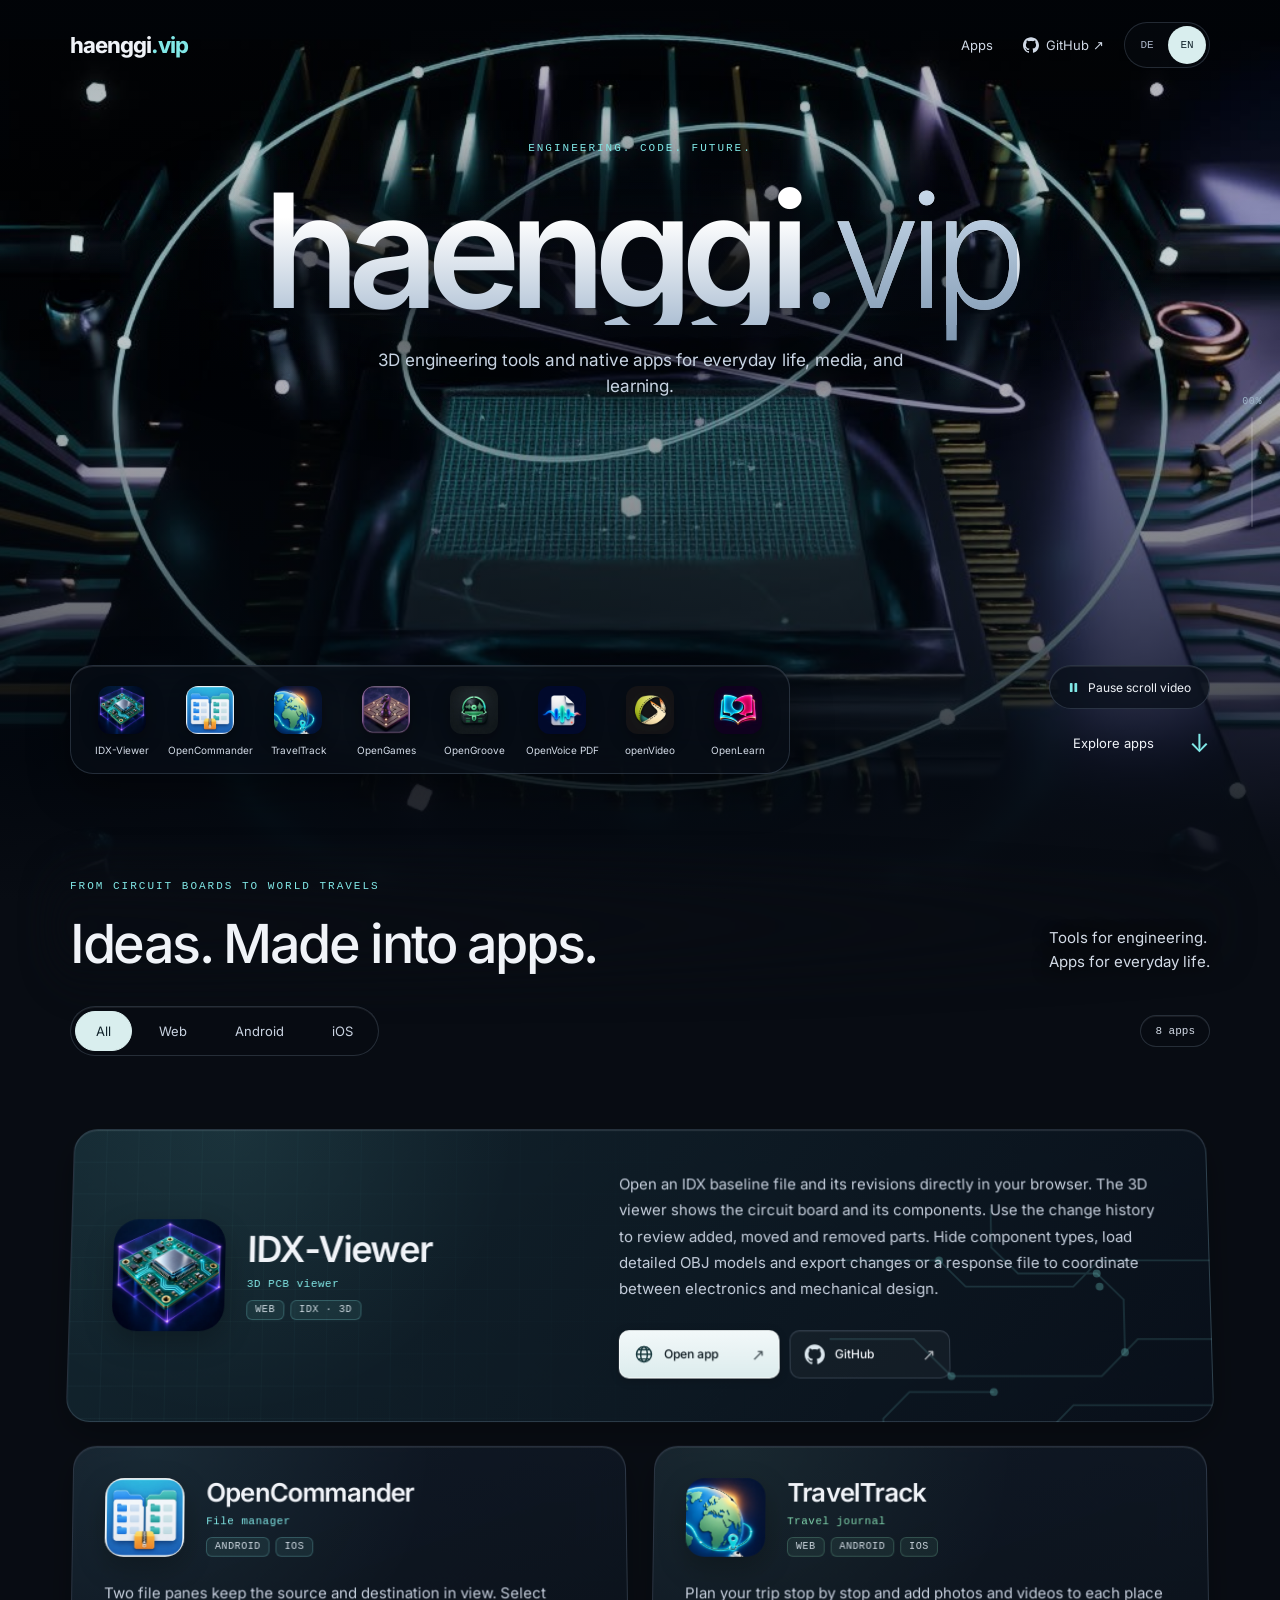
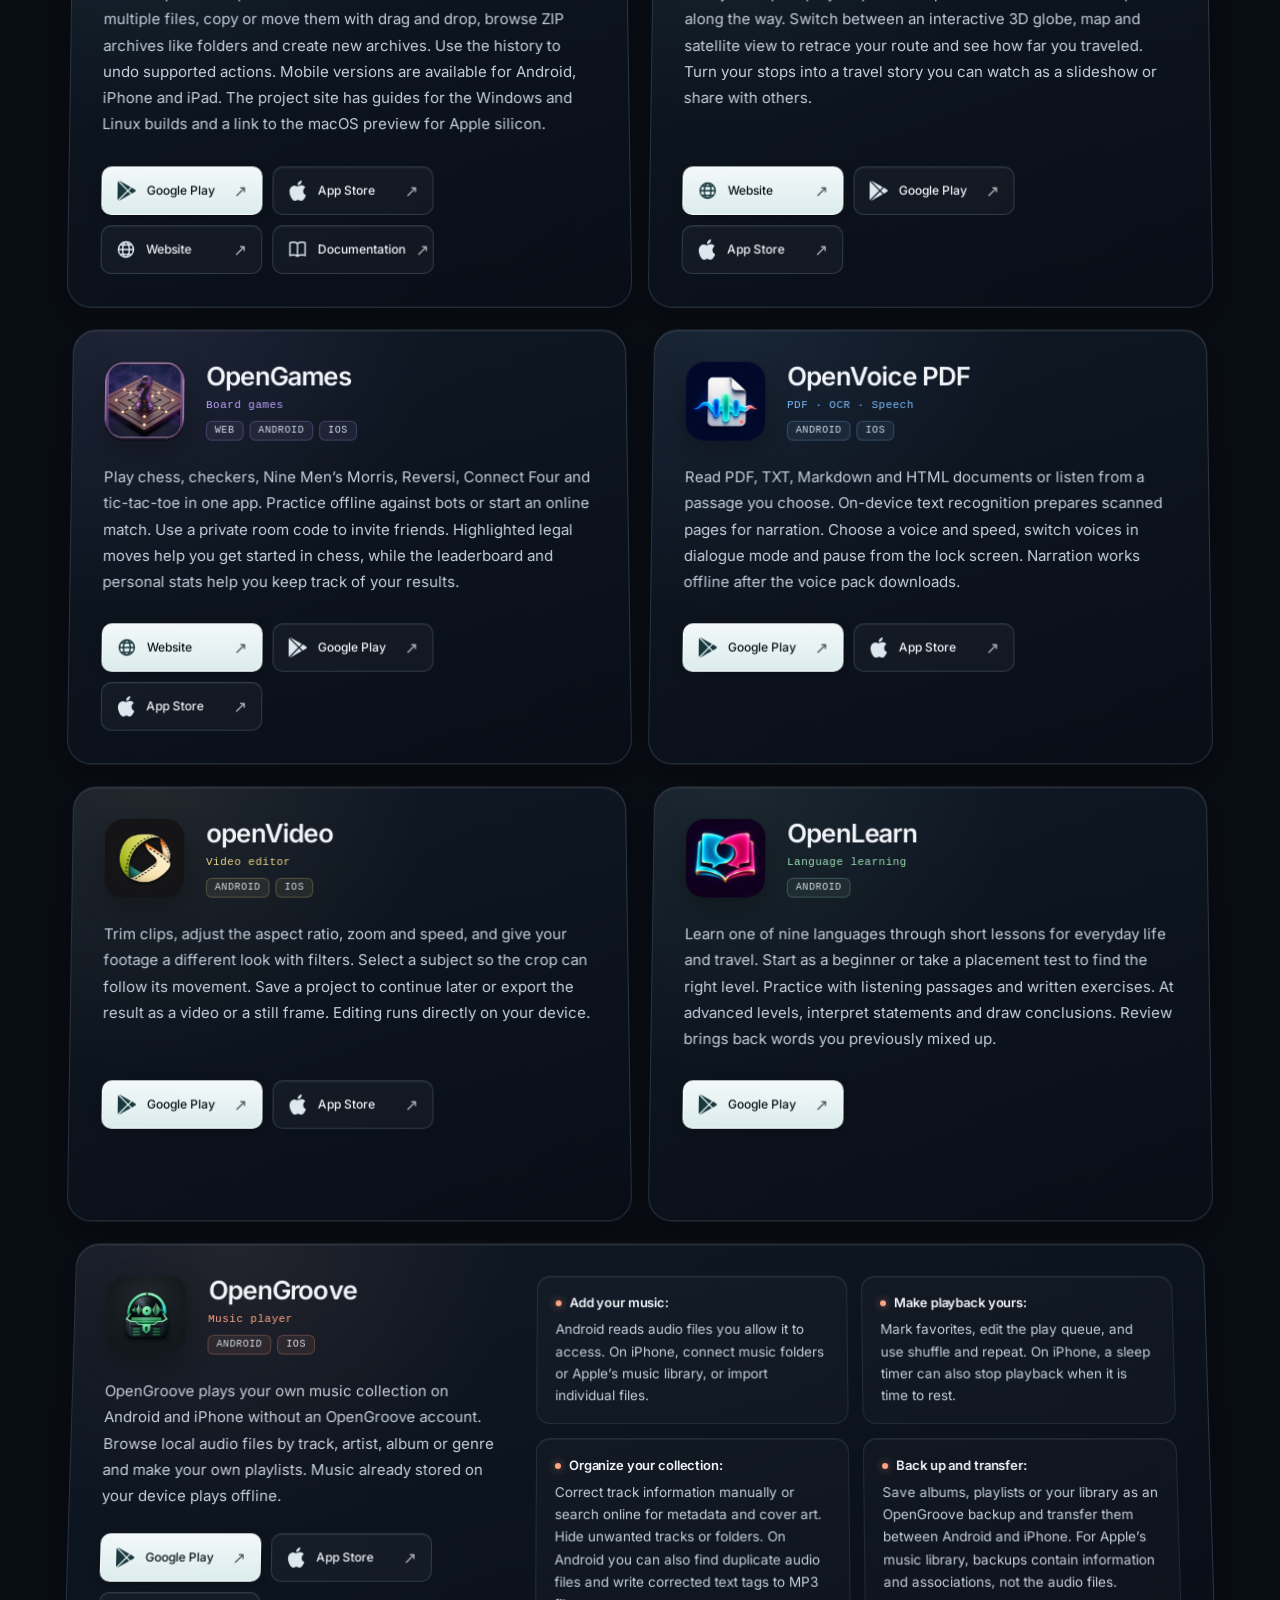
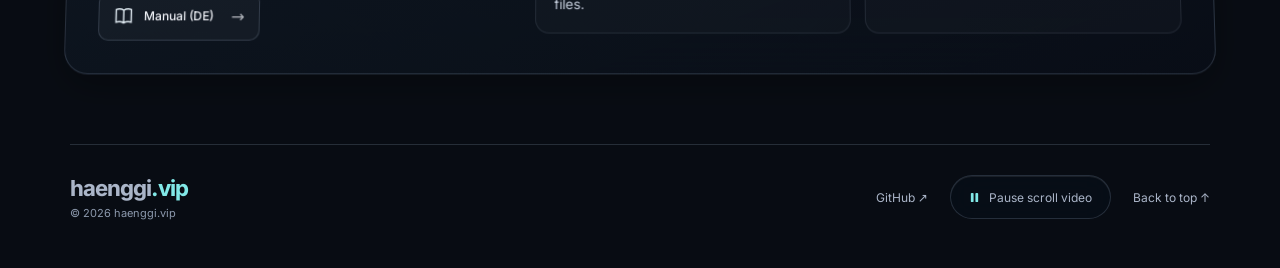
==== commit 4b07d84e: "Deploy modern visual upgrade and Blender 3D Digital Core background video" ====
--- a/index.html
+++ b/index.html
@@ -1,5 +1,5 @@
 <!doctype html>
-<html lang="de"><head><meta charset="utf-8"><meta name="viewport" content="width=device-width,initial-scale=1"><meta name="theme-color" content="#080c13"><title>haenggi.vip | Apps und PCB-Werkzeuge</title><meta name="description" content="Entdecke IDX-Viewer, OpenCommander, TravelTrack, OpenGames, OpenGroove, OpenVoice PDF, openVideo und OpenLearn: Apps für Technik und Alltag."><meta property="og:title" content="haenggi.vip | Apps und PCB-Werkzeuge"><meta property="og:description" content="Entdecke IDX-Viewer, OpenCommander, TravelTrack, OpenGames, OpenGroove, OpenVoice PDF, openVideo und OpenLearn: Apps für Technik und Alltag."><meta property="og:type" content="website"><link rel="canonical" href="https://haenggi.vip/"><link rel="icon" href="assets/favicon.svg"><link rel="preload" href="assets/fonts/inter-latin-wght.woff2" as="font" type="font/woff2" crossorigin><link rel="stylesheet" href="styles.css?v=20261122-opt"><script src="language.js" defer></script><script src="app.js?v=20261122-opt" defer></script>
+<html lang="de"><head><meta charset="utf-8"><meta name="viewport" content="width=device-width,initial-scale=1"><meta name="theme-color" content="#080c13"><title>haenggi.vip | Apps und PCB-Werkzeuge</title><meta name="description" content="Entdecke IDX-Viewer, OpenCommander, TravelTrack, OpenGames, OpenGroove, OpenVoice PDF, openVideo und OpenLearn: Apps für Technik und Alltag."><meta property="og:title" content="haenggi.vip | Apps und PCB-Werkzeuge"><meta property="og:description" content="Entdecke IDX-Viewer, OpenCommander, TravelTrack, OpenGames, OpenGroove, OpenVoice PDF, openVideo und OpenLearn: Apps für Technik und Alltag."><meta property="og:type" content="website"><link rel="canonical" href="https://haenggi.vip/"><link rel="icon" href="assets/favicon.svg"><link rel="preload" href="assets/fonts/inter-latin-wght.woff2" as="font" type="font/woff2" crossorigin><link rel="stylesheet" href="styles.css?v=20261122-modern"><script src="language.js" defer></script><script src="app.js?v=20261122-modern" defer></script>
 <link rel="alternate" hreflang="de" href="https://haenggi.vip/">
 <link rel="alternate" hreflang="en" href="https://haenggi.vip/en/">
 <link rel="alternate" hreflang="x-default" href="https://haenggi.vip/">
@@ -7,7 +7,7 @@
 <meta property="og:url" content="https://haenggi.vip/">
 <meta property="og:site_name" content="haenggi.vip">
 <meta property="og:locale" content="de_DE">
-<meta property="og:image" content="https://haenggi.vip/assets/hero-poster.jpg?v=original-motion">
+<meta property="og:image" content="https://haenggi.vip/assets/hero-poster.jpg?v=digital-core2">
 <meta property="og:image:width" content="1280">
 <meta property="og:image:height" content="720">
 <meta property="og:image:alt" content="Mechanische Struktur aus dem Hintergrundfilm von haenggi.vip">
@@ -213,24 +213,25 @@
 </head>
 <body><a class="skip-link" href="#apps">Zu den Apps</a>
 <header class="site-header"><a class="brand" href="#origin">haenggi<span>.vip</span></a><nav aria-label="Hauptnavigation"><a href="#apps">Apps</a><a href="https://github.com/haenggi-vip" class="nav-github"><svg class="nav-icon" aria-hidden="true" focusable="false" fill="currentColor" role="img" viewBox="0 0 24 24" xmlns="http://www.w3.org/2000/svg"><path d="M12 .297c-6.63 0-12 5.373-12 12 0 5.303 3.438 9.8 8.205 11.385.6.113.82-.258.82-.577 0-.285-.01-1.04-.015-2.04-3.338.724-4.042-1.61-4.042-1.61C4.422 18.07 3.633 17.7 3.633 17.7c-1.087-.744.084-.729.084-.729 1.205.084 1.838 1.236 1.838 1.236 1.07 1.835 2.809 1.305 3.495.998.108-.776.417-1.305.76-1.605-2.665-.3-5.466-1.332-5.466-5.93 0-1.31.465-2.38 1.235-3.22-.135-.303-.54-1.523.105-3.176 0 0 1.005-.322 3.3 1.23.96-.267 1.98-.399 3-.405 1.02.006 2.04.138 3 .405 2.28-1.552 3.285-1.23 3.285-1.23.645 1.653.24 2.873.12 3.176.765.84 1.23 1.91 1.23 3.22 0 4.61-2.805 5.625-5.475 5.92.42.36.81 1.096.81 2.22 0 1.606-.015 2.896-.015 3.286 0 .315.21.69.825.57C20.565 22.092 24 17.592 24 12.297c0-6.627-5.373-12-12-12"/></svg><span>GitHub ↗</span></a></nav><div class="language-switch" role="group" aria-label="Sprache"><a href="./?lang=de" lang="de" hreflang="de" aria-current="page">DE</a><a href="en/?lang=en" lang="en" hreflang="en">EN</a></div></header>
-<div class="background" aria-hidden="true"><img class="media-poster" fetchpriority="high" src="assets/hero-poster.jpg?v=original-motion" alt="" width="1280" height="720"><video id="hero-video" data-scroll-src="assets/hero-scroll.mp4?v=original-motion" data-scroll-src-mobile="assets/hero-scroll-mobile.mp4?v=original-motion" muted playsinline preload="none" poster="assets/hero-poster.jpg?v=original-motion"></video></div>
-<aside class="scroll-hud" aria-label="Scrollfortschritt"><span><span id="scroll-value">0</span>%</span><div class="progress-track"><i id="progress-fill"></i></div></aside>
-<main><section id="origin" class="hero"><div class="hero-shell"><div class="hero-heading"><p class="eyebrow">ENGINEERING. CODE. FUTURE.</p><h1>haenggi<span>.vip</span></h1></div><div class="hero-bottom"><button class="motion-button hero-motion" data-motion-toggle aria-pressed="false">Scroll-Video pausieren</button><nav class="app-dock" aria-label="Direkt zu einer App"><a href="#idx-viewer" title="IDX-Viewer"><img src="assets/icons/idx-viewer.webp" width="48" height="48" alt=""><span>IDX-Viewer</span></a><a href="#opencommander" title="OpenCommander"><img src="assets/icons/opencommander.webp" width="48" height="48" alt=""><span>OpenCommander</span></a><a href="#traveltrack" title="TravelTrack"><img src="assets/icons/traveltrack.webp" width="48" height="48" alt=""><span>TravelTrack</span></a><a href="#opengames" title="OpenGames"><img src="assets/icons/opengames.webp" width="48" height="48" alt=""><span>OpenGames</span></a><a href="#opengroove" title="OpenGroove"><img src="assets/icons/opengroove.webp" width="48" height="48" alt=""><span>OpenGroove</span></a><a href="#openvoicepdf" title="OpenVoice PDF"><img src="assets/icons/openvoicepdf.webp" width="48" height="48" alt=""><span>OpenVoice PDF</span></a><a href="#openvideo" title="openVideo"><img src="assets/icons/openvideo.webp" width="48" height="48" alt=""><span>openVideo</span></a><a href="#openlearn" title="OpenLearn"><img src="assets/icons/openlearn.webp" width="48" height="48" alt=""><span>OpenLearn</span></a></nav><a class="scroll-cue" href="#apps"><span>Apps entdecken</span><span aria-hidden="true">↓</span></a></div></div></section>
+<div class="background" aria-hidden="true"><img class="media-poster" fetchpriority="high" src="assets/hero-poster.jpg?v=digital-core2" alt="" width="1280" height="720"><video id="hero-video" data-scroll-src="assets/hero-scroll.mp4?v=digital-core2" data-scroll-src-mobile="assets/hero-scroll-mobile.mp4?v=digital-core2" muted playsinline preload="none" poster="assets/hero-poster.jpg?v=digital-core2"></video></div>
+<aside class="scroll-hud" aria-label="Scrollfortschritt"><span><span id="scroll-value">00</span>%</span><div class="progress-track"><i id="progress-fill"></i></div></aside>
+<main><section id="origin" class="hero"><div class="hero-shell"><div class="hero-heading"><p class="eyebrow">ENGINEERING. CODE. FUTURE.</p><h1>haenggi<span>.vip</span></h1><p class="hero-subline">3D-Engineering-Tools und native Apps für Alltag, Medien und Lernen.</p></div><div class="hero-bottom"><button class="motion-button hero-motion" data-motion-toggle aria-pressed="false">Scroll-Video pausieren</button><nav class="app-dock" aria-label="Direkt zu einer App"><a href="#idx-viewer" title="IDX-Viewer"><img src="assets/icons/idx-viewer.webp" width="48" height="48" alt=""><span>IDX-Viewer</span></a><a href="#opencommander" title="OpenCommander"><img src="assets/icons/opencommander.webp" width="48" height="48" alt=""><span>OpenCommander</span></a><a href="#traveltrack" title="TravelTrack"><img src="assets/icons/traveltrack.webp" width="48" height="48" alt=""><span>TravelTrack</span></a><a href="#opengames" title="OpenGames"><img src="assets/icons/opengames.webp" width="48" height="48" alt=""><span>OpenGames</span></a><a href="#opengroove" title="OpenGroove"><img src="assets/icons/opengroove.webp" width="48" height="48" alt=""><span>OpenGroove</span></a><a href="#openvoicepdf" title="OpenVoice PDF"><img src="assets/icons/openvoicepdf.webp" width="48" height="48" alt=""><span>OpenVoice PDF</span></a><a href="#openvideo" title="openVideo"><img src="assets/icons/openvideo.webp" width="48" height="48" alt=""><span>openVideo</span></a><a href="#openlearn" title="OpenLearn"><img src="assets/icons/openlearn.webp" width="48" height="48" alt=""><span>OpenLearn</span></a></nav><a class="scroll-cue" href="#apps"><span>Apps entdecken</span><span aria-hidden="true">↓</span></a></div></div></section>
 <div id="apps" class="collection"><div class="collection-heading"><div><p class="eyebrow">VON DER LEITERPLATTE BIS ZUR WELTREISE</p><h2>Ideen. Als Apps.</h2></div><p class="collection-note">Werkzeuge für Technik.<br>Apps für jeden Tag.</p></div>
 <div class="filter-bar" hidden><div class="filters" role="group" aria-label="Apps nach Plattform filtern"><button data-filter="all" aria-pressed="true">Alle</button><button data-filter="web" aria-pressed="false">Web</button><button data-filter="android" aria-pressed="false">Android</button><button data-filter="ios" aria-pressed="false">iOS</button></div><span id="result-count" role="status">8 Apps</span></div>
 <section id="engineering" class="portfolio engineering" aria-label="PCB und Engineering"><div class="cards">
 <!-- Standardparts: bis zur Veröffentlichung ausgeblendet.
 <article class="app-card" id="standardparts"><div class="app-identity"><img class="app-icon" src="assets/icons/standardparts.webp" width="96" height="96" alt="" loading="lazy"><div><h3>Standardparts</h3><p class="category">CAD Teile</p></div></div><div class="card-info"><p class="app-description">CAD-Bauteile für die mechanische Konstruktion.</p></div></article>
 -->
-<article class="app-card" data-platforms="web" id="idx-viewer"><div class="app-identity"><img class="app-icon" src="assets/icons/idx-viewer.webp" width="96" height="96" alt="" loading="lazy"><div><h3>IDX-Viewer</h3><p class="category">3D-PCB-Viewer</p></div></div><div class="card-info"><p class="app-description">Öffne eine IDX-Basisdatei und die dazugehörigen Änderungen direkt im Browser. Der 3D-Viewer zeigt die Leiterplatte mit ihren Bauteilen. In der Änderungshistorie prüfst du neue, verschobene und entfernte Komponenten. Bei Bedarf blendest du Bauteiltypen aus, lädst detaillierte OBJ-Modelle und exportierst deine Änderungen oder eine Antwortdatei für die Abstimmung zwischen Elektronik und Mechanik.</p><div class="app-actions"><a class="app-link" href="https://haenggi-vip.github.io/IDX-Viewer/" aria-label="IDX-Viewer öffnen"><svg class="button-icon" style="fill:none" aria-hidden="true" focusable="false" xmlns="http://www.w3.org/2000/svg" viewBox="0 0 24 24" fill="none" stroke="currentColor" stroke-width="1.7"><circle cx="12" cy="12" r="9"/><ellipse cx="12" cy="12" rx="4" ry="9"/><path d="M3 12h18M5 6.5h14M5 17.5h14"/></svg><span class="button-label">App öffnen</span><span class="button-arrow" aria-hidden="true">↗</span></a><a class="store-link" href="https://github.com/haenggi-vip/IDX-Viewer" aria-label="IDX-Viewer auf GitHub"><svg class="button-icon" aria-hidden="true" focusable="false" fill="currentColor" role="img" viewBox="0 0 24 24" xmlns="http://www.w3.org/2000/svg"><path d="M12 .297c-6.63 0-12 5.373-12 12 0 5.303 3.438 9.8 8.205 11.385.6.113.82-.258.82-.577 0-.285-.01-1.04-.015-2.04-3.338.724-4.042-1.61-4.042-1.61C4.422 18.07 3.633 17.7 3.633 17.7c-1.087-.744.084-.729.084-.729 1.205.084 1.838 1.236 1.838 1.236 1.07 1.835 2.809 1.305 3.495.998.108-.776.417-1.305.76-1.605-2.665-.3-5.466-1.332-5.466-5.93 0-1.31.465-2.38 1.235-3.22-.135-.303-.54-1.523.105-3.176 0 0 1.005-.322 3.3 1.23.96-.267 1.98-.399 3-.405 1.02.006 2.04.138 3 .405 2.28-1.552 3.285-1.23 3.285-1.23.645 1.653.24 2.873.12 3.176.765.84 1.23 1.91 1.23 3.22 0 4.61-2.805 5.625-5.475 5.92.42.36.81 1.096.81 2.22 0 1.606-.015 2.896-.015 3.286 0 .315.21.69.825.57C20.565 22.092 24 17.592 24 12.297c0-6.627-5.373-12-12-12"/></svg><span class="button-label">GitHub</span><span class="button-arrow" aria-hidden="true">↗</span></a></div></div></article></div></section>
-<section id="digital" class="portfolio digital" aria-label="Apps für den Alltag"><div class="cards"><article class="app-card" data-platforms="android ios" id="opencommander"><div class="app-identity"><img class="app-icon" src="assets/icons/opencommander.webp" width="96" height="96" alt="" loading="lazy"><div><h3>OpenCommander</h3><p class="category">Dateimanager</p></div></div><div class="card-info"><p class="app-description">Mit zwei Dateibereichen hast du Quelle und Ziel gleichzeitig im Blick. Wähle mehrere Dateien aus, kopiere oder verschiebe sie per Drag &amp; Drop, durchsuche ZIP-Archive wie Ordner und erstelle eigene Archive. Unterstützte Aktionen lassen sich über die Historie rückgängig machen. Die mobilen Versionen gibt es für Android, iPhone und iPad. Auf der Projektseite findest du Anleitungen für die Windows- und Linux-Builds sowie den Link zur macOS-Vorschau für Apple Silicon.</p><div class="app-actions"><a class="app-link" data-app="opencommander" href="https://play.google.com/store/apps/details?id=com.opencommander" aria-label="OpenCommander auf Google Play"><svg class="button-icon" aria-hidden="true" focusable="false" fill="currentColor" role="img" viewBox="0 0 24 24" xmlns="http://www.w3.org/2000/svg"><path d="M22.018 13.298l-3.919 2.218-3.515-3.493 3.543-3.521 3.891 2.202a1.49 1.49 0 0 1 0 2.594zM1.337.924a1.486 1.486 0 0 0-.112.568v21.017c0 .217.045.419.124.6l11.155-11.087L1.337.924zm12.207 10.065l3.258-3.238L3.45.195a1.466 1.466 0 0 0-.946-.179l11.04 10.973zm0 2.067l-11 10.933c.298.036.612-.016.906-.183l13.324-7.54-3.23-3.21z"/></svg><span class="button-label">Google Play</span><span class="button-arrow" aria-hidden="true">↗</span></a><a class="store-link" href="https://apps.apple.com/ch/app/opencommander/id6804432999" aria-label="OpenCommander im App Store"><svg class="button-icon" aria-hidden="true" focusable="false" fill="currentColor" role="img" viewBox="0 0 24 24" xmlns="http://www.w3.org/2000/svg"><path d="M12.152 6.896c-.948 0-2.415-1.078-3.96-1.04-2.04.027-3.91 1.183-4.961 3.014-2.117 3.675-.546 9.103 1.519 12.09 1.013 1.454 2.208 3.09 3.792 3.039 1.52-.065 2.09-.987 3.935-.987 1.831 0 2.35.987 3.96.948 1.637-.026 2.676-1.48 3.676-2.948 1.156-1.688 1.636-3.325 1.662-3.415-.039-.013-3.182-1.221-3.22-4.857-.026-3.04 2.48-4.494 2.597-4.559-1.429-2.09-3.623-2.324-4.39-2.376-2-.156-3.675 1.09-4.61 1.09zM15.53 3.83c.843-1.012 1.4-2.427 1.245-3.83-1.207.052-2.662.805-3.532 1.818-.78.896-1.454 2.338-1.273 3.714 1.338.104 2.715-.688 3.559-1.701"/></svg><span class="button-label">App Store</span><span class="button-arrow" aria-hidden="true">↗</span></a>
+<article class="app-card" data-platforms="web" id="idx-viewer"><div class="app-identity"><img class="app-icon" src="assets/icons/idx-viewer.webp" width="96" height="96" alt="" loading="lazy"><div><h3>IDX-Viewer</h3><p class="category">3D-PCB-Viewer</p><div class="platform-tags" aria-hidden="true"><span>Web</span><span>IDX · 3D</span></div></div></div><div class="card-info"><p class="app-description">Öffne eine IDX-Basisdatei und die dazugehörigen Änderungen direkt im Browser. Der 3D-Viewer zeigt die Leiterplatte mit ihren Bauteilen. In der Änderungshistorie prüfst du neue, verschobene und entfernte Komponenten. Bei Bedarf blendest du Bauteiltypen aus, lädst detaillierte OBJ-Modelle und exportierst deine Änderungen oder eine Antwortdatei für die Abstimmung zwischen Elektronik und Mechanik.</p><div class="app-actions"><a class="app-link" href="https://haenggi-vip.github.io/IDX-Viewer/" aria-label="IDX-Viewer öffnen"><svg class="button-icon" style="fill:none" aria-hidden="true" focusable="false" xmlns="http://www.w3.org/2000/svg" viewBox="0 0 24 24" fill="none" stroke="currentColor" stroke-width="1.7"><circle cx="12" cy="12" r="9"/><ellipse cx="12" cy="12" rx="4" ry="9"/><path d="M3 12h18M5 6.5h14M5 17.5h14"/></svg><span class="button-label">App öffnen</span><span class="button-arrow" aria-hidden="true">↗</span></a><a class="store-link" href="https://github.com/haenggi-vip/IDX-Viewer" aria-label="IDX-Viewer auf GitHub"><svg class="button-icon" aria-hidden="true" focusable="false" fill="currentColor" role="img" viewBox="0 0 24 24" xmlns="http://www.w3.org/2000/svg"><path d="M12 .297c-6.63 0-12 5.373-12 12 0 5.303 3.438 9.8 8.205 11.385.6.113.82-.258.82-.577 0-.285-.01-1.04-.015-2.04-3.338.724-4.042-1.61-4.042-1.61C4.422 18.07 3.633 17.7 3.633 17.7c-1.087-.744.084-.729.084-.729 1.205.084 1.838 1.236 1.838 1.236 1.07 1.835 2.809 1.305 3.495.998.108-.776.417-1.305.76-1.605-2.665-.3-5.466-1.332-5.466-5.93 0-1.31.465-2.38 1.235-3.22-.135-.303-.54-1.523.105-3.176 0 0 1.005-.322 3.3 1.23.96-.267 1.98-.399 3-.405 1.02.006 2.04.138 3 .405 2.28-1.552 3.285-1.23 3.285-1.23.645 1.653.24 2.873.12 3.176.765.84 1.23 1.91 1.23 3.22 0 4.61-2.805 5.625-5.475 5.92.42.36.81 1.096.81 2.22 0 1.606-.015 2.896-.015 3.286 0 .315.21.69.825.57C20.565 22.092 24 17.592 24 12.297c0-6.627-5.373-12-12-12"/></svg><span class="button-label">GitHub</span><span class="button-arrow" aria-hidden="true">↗</span></a></div></div></article></div></section>
+<section id="digital" class="portfolio digital" aria-label="Apps für den Alltag"><div class="cards"><article class="app-card" data-platforms="android ios" id="opencommander"><div class="app-identity"><img class="app-icon" src="assets/icons/opencommander.webp" width="96" height="96" alt="" loading="lazy"><div><h3>OpenCommander</h3><p class="category">Dateimanager</p><div class="platform-tags" aria-hidden="true"><span>Android</span><span>iOS</span></div></div></div><div class="card-info"><p class="app-description">Mit zwei Dateibereichen hast du Quelle und Ziel gleichzeitig im Blick. Wähle mehrere Dateien aus, kopiere oder verschiebe sie per Drag &amp; Drop, durchsuche ZIP-Archive wie Ordner und erstelle eigene Archive. Unterstützte Aktionen lassen sich über die Historie rückgängig machen. Die mobilen Versionen gibt es für Android, iPhone und iPad. Auf der Projektseite findest du Anleitungen für die Windows- und Linux-Builds sowie den Link zur macOS-Vorschau für Apple Silicon.</p><div class="app-actions"><a class="app-link" data-app="opencommander" href="https://play.google.com/store/apps/details?id=com.opencommander" aria-label="OpenCommander auf Google Play"><svg class="button-icon" aria-hidden="true" focusable="false" fill="currentColor" role="img" viewBox="0 0 24 24" xmlns="http://www.w3.org/2000/svg"><path d="M22.018 13.298l-3.919 2.218-3.515-3.493 3.543-3.521 3.891 2.202a1.49 1.49 0 0 1 0 2.594zM1.337.924a1.486 1.486 0 0 0-.112.568v21.017c0 .217.045.419.124.6l11.155-11.087L1.337.924zm12.207 10.065l3.258-3.238L3.45.195a1.466 1.466 0 0 0-.946-.179l11.04 10.973zm0 2.067l-11 10.933c.298.036.612-.016.906-.183l13.324-7.54-3.23-3.21z"/></svg><span class="button-label">Google Play</span><span class="button-arrow" aria-hidden="true">↗</span></a><a class="store-link" href="https://apps.apple.com/ch/app/opencommander/id6804432999" aria-label="OpenCommander im App Store"><svg class="button-icon" aria-hidden="true" focusable="false" fill="currentColor" role="img" viewBox="0 0 24 24" xmlns="http://www.w3.org/2000/svg"><path d="M12.152 6.896c-.948 0-2.415-1.078-3.96-1.04-2.04.027-3.91 1.183-4.961 3.014-2.117 3.675-.546 9.103 1.519 12.09 1.013 1.454 2.208 3.09 3.792 3.039 1.52-.065 2.09-.987 3.935-.987 1.831 0 2.35.987 3.96.948 1.637-.026 2.676-1.48 3.676-2.948 1.156-1.688 1.636-3.325 1.662-3.415-.039-.013-3.182-1.221-3.22-4.857-.026-3.04 2.48-4.494 2.597-4.559-1.429-2.09-3.623-2.324-4.39-2.376-2-.156-3.675 1.09-4.61 1.09zM15.53 3.83c.843-1.012 1.4-2.427 1.245-3.83-1.207.052-2.662.805-3.532 1.818-.78.896-1.454 2.338-1.273 3.714 1.338.104 2.715-.688 3.559-1.701"/></svg><span class="button-label">App Store</span><span class="button-arrow" aria-hidden="true">↗</span></a>
       <a class="store-link" href="https://opencommander.top/" aria-label="OpenCommander-Website öffnen"><svg class="button-icon" style="fill:none" aria-hidden="true" focusable="false" xmlns="http://www.w3.org/2000/svg" viewBox="0 0 24 24" fill="none" stroke="currentColor" stroke-width="1.7"><circle cx="12" cy="12" r="9"/><ellipse cx="12" cy="12" rx="4" ry="9"/><path d="M3 12h18M5 6.5h14M5 17.5h14"/></svg><span class="button-label">Website</span><span class="button-arrow" aria-hidden="true">↗</span></a>
       <a class="store-link" href="https://opencommander.top/docs/" aria-label="OpenCommander-Dokumentation lesen"><svg class="button-icon" style="fill:none" aria-hidden="true" focusable="false" viewBox="0 0 24 24" fill="none" stroke="currentColor" stroke-width="1.7"><path d="M12 5v15M3 4c3-1 6-1 9 1 3-2 6-2 9-1v15c-3-1-6-1-9 1-3-2-6-2-9-1Z"/></svg><span class="button-label">Dokumentation</span><span class="button-arrow" aria-hidden="true">↗</span></a>
-    </div></div></article><article class="app-card" data-platforms="web android ios" id="traveltrack"><div class="app-identity"><img class="app-icon" src="assets/icons/traveltrack.webp" width="96" height="96" alt="" loading="lazy"><div><h3>TravelTrack</h3><p class="category">Reisetagebuch</p></div></div><div class="card-info"><p class="app-description">Plane deine Reise mit einzelnen Stopps und ergänze unterwegs Fotos und Videos zu jedem Ort. Wechsle zwischen interaktivem 3D-Globus, Karte und Satellitenansicht, um deine Route und die zurückgelegte Strecke nachzuvollziehen. Aus deinen Stopps entsteht eine Reisegeschichte, die du als Slideshow ansehen oder mit anderen teilen kannst.</p><div class="app-actions"><a class="app-link" data-app="traveltrack" href="https://traveltrack.vip" aria-label="TravelTrack öffnen"><svg class="button-icon" style="fill:none" aria-hidden="true" focusable="false" xmlns="http://www.w3.org/2000/svg" viewBox="0 0 24 24" fill="none" stroke="currentColor" stroke-width="1.7"><circle cx="12" cy="12" r="9"/><ellipse cx="12" cy="12" rx="4" ry="9"/><path d="M3 12h18M5 6.5h14M5 17.5h14"/></svg><span class="button-label">Website</span><span class="button-arrow" aria-hidden="true">↗</span></a><a class="store-link" href="https://play.google.com/store/apps/details?id=vip.traveltrack.app" aria-label="TravelTrack auf Google Play"><svg class="button-icon" aria-hidden="true" focusable="false" fill="currentColor" role="img" viewBox="0 0 24 24" xmlns="http://www.w3.org/2000/svg"><path d="M22.018 13.298l-3.919 2.218-3.515-3.493 3.543-3.521 3.891 2.202a1.49 1.49 0 0 1 0 2.594zM1.337.924a1.486 1.486 0 0 0-.112.568v21.017c0 .217.045.419.124.6l11.155-11.087L1.337.924zm12.207 10.065l3.258-3.238L3.45.195a1.466 1.466 0 0 0-.946-.179l11.04 10.973zm0 2.067l-11 10.933c.298.036.612-.016.906-.183l13.324-7.54-3.23-3.21z"/></svg><span class="button-label">Google Play</span><span class="button-arrow" aria-hidden="true">↗</span></a><a class="store-link" href="https://apps.apple.com/ch/app/traveltrack/id6804429493" aria-label="TravelTrack im App Store"><svg class="button-icon" aria-hidden="true" focusable="false" fill="currentColor" role="img" viewBox="0 0 24 24" xmlns="http://www.w3.org/2000/svg"><path d="M12.152 6.896c-.948 0-2.415-1.078-3.96-1.04-2.04.027-3.91 1.183-4.961 3.014-2.117 3.675-.546 9.103 1.519 12.09 1.013 1.454 2.208 3.09 3.792 3.039 1.52-.065 2.09-.987 3.935-.987 1.831 0 2.35.987 3.96.948 1.637-.026 2.676-1.48 3.676-2.948 1.156-1.688 1.636-3.325 1.662-3.415-.039-.013-3.182-1.221-3.22-4.857-.026-3.04 2.48-4.494 2.597-4.559-1.429-2.09-3.623-2.324-4.39-2.376-2-.156-3.675 1.09-4.61 1.09zM15.53 3.83c.843-1.012 1.4-2.427 1.245-3.83-1.207.052-2.662.805-3.532 1.818-.78.896-1.454 2.338-1.273 3.714 1.338.104 2.715-.688 3.559-1.701"/></svg><span class="button-label">App Store</span><span class="button-arrow" aria-hidden="true">↗</span></a></div></div></article><article class="app-card" data-platforms="web android ios" id="opengames"><div class="app-identity"><img class="app-icon" src="assets/icons/opengames.webp" width="96" height="96" alt="" loading="lazy"><div><h3>OpenGames</h3><p class="category">Brettspiele</p></div></div><div class="card-info"><p class="app-description">Spiele Schach, Dame, Mühle, Reversi, Vier Gewinnt und Tic-Tac-Toe in einer App. Übe offline gegen Bots oder starte eine Online-Partie. Mit einem privaten Raumcode lädst du Freunde gezielt ein. Beim Schach helfen dir markierte gültige Züge beim Einstieg, und mit der Rangliste und den persönlichen Statistiken behältst du deine Ergebnisse im Blick.</p><div class="app-actions"><a class="app-link" data-app="opengames" href="https://opengames.vip" aria-label="OpenGames öffnen"><svg class="button-icon" style="fill:none" aria-hidden="true" focusable="false" xmlns="http://www.w3.org/2000/svg" viewBox="0 0 24 24" fill="none" stroke="currentColor" stroke-width="1.7"><circle cx="12" cy="12" r="9"/><ellipse cx="12" cy="12" rx="4" ry="9"/><path d="M3 12h18M5 6.5h14M5 17.5h14"/></svg><span class="button-label">Website</span><span class="button-arrow" aria-hidden="true">↗</span></a><a class="store-link" href="https://play.google.com/store/apps/details?id=vip.opengames.nativeapp" aria-label="OpenGames auf Google Play"><svg class="button-icon" aria-hidden="true" focusable="false" fill="currentColor" role="img" viewBox="0 0 24 24" xmlns="http://www.w3.org/2000/svg"><path d="M22.018 13.298l-3.919 2.218-3.515-3.493 3.543-3.521 3.891 2.202a1.49 1.49 0 0 1 0 2.594zM1.337.924a1.486 1.486 0 0 0-.112.568v21.017c0 .217.045.419.124.6l11.155-11.087L1.337.924zm12.207 10.065l3.258-3.238L3.45.195a1.466 1.466 0 0 0-.946-.179l11.04 10.973zm0 2.067l-11 10.933c.298.036.612-.016.906-.183l13.324-7.54-3.23-3.21z"/></svg><span class="button-label">Google Play</span><span class="button-arrow" aria-hidden="true">↗</span></a><a class="store-link" href="https://apps.apple.com/ch/app/opengames/id6803944966" aria-label="OpenGames im App Store"><svg class="button-icon" aria-hidden="true" focusable="false" fill="currentColor" role="img" viewBox="0 0 24 24" xmlns="http://www.w3.org/2000/svg"><path d="M12.152 6.896c-.948 0-2.415-1.078-3.96-1.04-2.04.027-3.91 1.183-4.961 3.014-2.117 3.675-.546 9.103 1.519 12.09 1.013 1.454 2.208 3.09 3.792 3.039 1.52-.065 2.09-.987 3.935-.987 1.831 0 2.35.987 3.96.948 1.637-.026 2.676-1.48 3.676-2.948 1.156-1.688 1.636-3.325 1.662-3.415-.039-.013-3.182-1.221-3.22-4.857-.026-3.04 2.48-4.494 2.597-4.559-1.429-2.09-3.623-2.324-4.39-2.376-2-.156-3.675 1.09-4.61 1.09zM15.53 3.83c.843-1.012 1.4-2.427 1.245-3.83-1.207.052-2.662.805-3.532 1.818-.78.896-1.454 2.338-1.273 3.714 1.338.104 2.715-.688 3.559-1.701"/></svg><span class="button-label">App Store</span><span class="button-arrow" aria-hidden="true">↗</span></a></div></div></article><article class="app-card" data-platforms="android ios" id="opengroove"><div class="app-identity"><img class="app-icon" src="assets/icons/opengroove.webp" width="96" height="96" alt="" loading="lazy"><div><h3>OpenGroove</h3><p class="category">Musikplayer</p></div></div><div class="card-info"><p class="app-description">OpenGroove spielt deine eigene Musiksammlung auf Android und iPhone ohne OpenGroove-Konto. Durchsuche lokale Audiodateien nach Titeln, Interpreten, Alben oder Genres und stelle eigene Playlists zusammen. Bereits lokal gespeicherte Musik kannst du offline hören.</p><ul class="app-details"><li><strong>Musik hinzufügen:</strong> Android liest freigegebene Audiodateien ein. Auf dem iPhone verbindest du Musikordner oder Apples Musikmediathek und kannst einzelne Dateien importieren.</li><li><strong>Wiedergabe gestalten:</strong> Favoriten markieren, die Abspielliste bearbeiten sowie Zufall und Wiederholung nutzen. Auf dem iPhone hilft zusätzlich ein Sleep-Timer beim Einschlafen.</li><li><strong>Sammlung aufräumen:</strong> Korrigiere Titelangaben manuell oder suche online nach Metadaten und Covern. Blende unerwünschte Titel oder Ordner aus. Auf Android kannst du auch doppelte Audiodateien finden und korrigierte Text-Tags in MP3-Dateien speichern.</li><li><strong>Sichern und mitnehmen:</strong> Alben, Playlists oder die Bibliothek als OpenGroove-Backup sichern und zwischen Android und iPhone übertragen. Bei Apples Musikmediathek werden Angaben und Zuordnungen gesichert, nicht die Audiodateien.</li></ul><div class="app-actions"><a class="app-link" data-app="opengroove" href="https://play.google.com/store/apps/details?id=vip.haenggi.opengroove" aria-label="OpenGroove auf Google Play"><svg class="button-icon" aria-hidden="true" focusable="false" fill="currentColor" role="img" viewBox="0 0 24 24" xmlns="http://www.w3.org/2000/svg"><path d="M22.018 13.298l-3.919 2.218-3.515-3.493 3.543-3.521 3.891 2.202a1.49 1.49 0 0 1 0 2.594zM1.337.924a1.486 1.486 0 0 0-.112.568v21.017c0 .217.045.419.124.6l11.155-11.087L1.337.924zm12.207 10.065l3.258-3.238L3.45.195a1.466 1.466 0 0 0-.946-.179l11.04 10.973zm0 2.067l-11 10.933c.298.036.612-.016.906-.183l13.324-7.54-3.23-3.21z"/></svg><span class="button-label">Google Play</span><span class="button-arrow" aria-hidden="true">↗</span></a><a class="store-link" href="https://apps.apple.com/ch/app/opengroove/id6804463846" aria-label="OpenGroove im App Store"><svg class="button-icon" aria-hidden="true" focusable="false" fill="currentColor" role="img" viewBox="0 0 24 24" xmlns="http://www.w3.org/2000/svg"><path d="M12.152 6.896c-.948 0-2.415-1.078-3.96-1.04-2.04.027-3.91 1.183-4.961 3.014-2.117 3.675-.546 9.103 1.519 12.09 1.013 1.454 2.208 3.09 3.792 3.039 1.52-.065 2.09-.987 3.935-.987 1.831 0 2.35.987 3.96.948 1.637-.026 2.676-1.48 3.676-2.948 1.156-1.688 1.636-3.325 1.662-3.415-.039-.013-3.182-1.221-3.22-4.857-.026-3.04 2.48-4.494 2.597-4.559-1.429-2.09-3.623-2.324-4.39-2.376-2-.156-3.675 1.09-4.61 1.09zM15.53 3.83c.843-1.012 1.4-2.427 1.245-3.83-1.207.052-2.662.805-3.532 1.818-.78.896-1.454 2.338-1.273 3.714 1.338.104 2.715-.688 3.559-1.701"/></svg><span class="button-label">App Store</span><span class="button-arrow" aria-hidden="true">↗</span></a><a class="store-link" href="opengroove/handbuch/" aria-label="OpenGroove-Handbuch lesen"><svg class="button-icon" style="fill:none" aria-hidden="true" focusable="false" viewBox="0 0 24 24" fill="none" stroke="currentColor" stroke-width="1.7"><path d="M12 5v15M3 4c3-1 6-1 9 1 3-2 6-2 9-1v15c-3-1-6-1-9 1-3-2-6-2-9-1Z"/></svg><span class="button-label">Handbuch</span><span class="button-arrow" aria-hidden="true">→</span></a></div></div></article><article class="app-card" data-platforms="android ios" id="openvoicepdf"><div class="app-identity"><img class="app-icon" src="assets/icons/openvoicepdf.webp" width="96" height="96" alt="" loading="lazy"><div><h3>OpenVoice PDF</h3><p class="category">PDF · OCR · Sprache</p></div></div><div class="card-info"><p class="app-description">Lies PDF, TXT, Markdown und HTML oder lass dir eine ausgewählte Textstelle vorlesen. Die Texterkennung macht gescannte Seiten direkt auf dem Gerät für die Sprachausgabe nutzbar. Passe Stimme und Tempo an, lass Dialoge mit wechselnden Stimmen lesen und pausiere die Wiedergabe am Sperrbildschirm. Nach dem Download des Stimmpakets funktioniert das Vorlesen offline.</p><div class="app-actions"><a class="app-link" href="https://play.google.com/store/apps/details?id=com.openvoicepdf.app" aria-label="OpenVoice PDF auf Google Play"><svg class="button-icon" aria-hidden="true" focusable="false" fill="currentColor" role="img" viewBox="0 0 24 24" xmlns="http://www.w3.org/2000/svg"><path d="M22.018 13.298l-3.919 2.218-3.515-3.493 3.543-3.521 3.891 2.202a1.49 1.49 0 0 1 0 2.594zM1.337.924a1.486 1.486 0 0 0-.112.568v21.017c0 .217.045.419.124.6l11.155-11.087L1.337.924zm12.207 10.065l3.258-3.238L3.45.195a1.466 1.466 0 0 0-.946-.179l11.04 10.973zm0 2.067l-11 10.933c.298.036.612-.016.906-.183l13.324-7.54-3.23-3.21z"/></svg><span class="button-label">Google Play</span><span class="button-arrow" aria-hidden="true">↗</span></a><a class="store-link" href="https://apps.apple.com/ch/app/openvoicepdf/id6809222725" aria-label="OpenVoice PDF im App Store"><svg class="button-icon" aria-hidden="true" focusable="false" fill="currentColor" role="img" viewBox="0 0 24 24" xmlns="http://www.w3.org/2000/svg"><path d="M12.152 6.896c-.948 0-2.415-1.078-3.96-1.04-2.04.027-3.91 1.183-4.961 3.014-2.117 3.675-.546 9.103 1.519 12.09 1.013 1.454 2.208 3.09 3.792 3.039 1.52-.065 2.09-.987 3.935-.987 1.831 0 2.35.987 3.96.948 1.637-.026 2.676-1.48 3.676-2.948 1.156-1.688 1.636-3.325 1.662-3.415-.039-.013-3.182-1.221-3.22-4.857-.026-3.04 2.48-4.494 2.597-4.559-1.429-2.09-3.623-2.324-4.39-2.376-2-.156-3.675 1.09-4.61 1.09zM15.53 3.83c.843-1.012 1.4-2.427 1.245-3.83-1.207.052-2.662.805-3.532 1.818-.78.896-1.454 2.338-1.273 3.714 1.338.104 2.715-.688 3.559-1.701"/></svg><span class="button-label">App Store</span><span class="button-arrow" aria-hidden="true">↗</span></a></div></div></article><article class="app-card" data-platforms="android ios" id="openvideo"><div class="app-identity"><img class="app-icon" src="assets/icons/openvideo.webp" width="96" height="96" alt="" loading="lazy"><div><h3>openVideo</h3><p class="category">Videoeditor</p></div></div><div class="card-info"><p class="app-description">Schneide Clips, passe Bildformat, Zoom und Tempo an und gib deinen Aufnahmen mit Filtern einen eigenen Look. Markiere ein Motiv, damit der Bildausschnitt seiner Bewegung folgen kann. Speichere ein Projekt zur späteren Bearbeitung oder exportiere das Ergebnis als Video oder Einzelbild. Die Bearbeitung läuft direkt auf deinem Gerät.</p><div class="app-actions"><a class="app-link" href="https://play.google.com/store/apps/details?id=com.openvideo.app" aria-label="openVideo auf Google Play"><svg class="button-icon" aria-hidden="true" focusable="false" fill="currentColor" role="img" viewBox="0 0 24 24" xmlns="http://www.w3.org/2000/svg"><path d="M22.018 13.298l-3.919 2.218-3.515-3.493 3.543-3.521 3.891 2.202a1.49 1.49 0 0 1 0 2.594zM1.337.924a1.486 1.486 0 0 0-.112.568v21.017c0 .217.045.419.124.6l11.155-11.087L1.337.924zm12.207 10.065l3.258-3.238L3.45.195a1.466 1.466 0 0 0-.946-.179l11.04 10.973zm0 2.067l-11 10.933c.298.036.612-.016.906-.183l13.324-7.54-3.23-3.21z"/></svg><span class="button-label">Google Play</span><span class="button-arrow" aria-hidden="true">↗</span></a><a class="store-link" href="https://apps.apple.com/ch/app/openvideo/id6810092391" aria-label="openVideo im App Store"><svg class="button-icon" aria-hidden="true" focusable="false" fill="currentColor" role="img" viewBox="0 0 24 24" xmlns="http://www.w3.org/2000/svg"><path d="M12.152 6.896c-.948 0-2.415-1.078-3.96-1.04-2.04.027-3.91 1.183-4.961 3.014-2.117 3.675-.546 9.103 1.519 12.09 1.013 1.454 2.208 3.09 3.792 3.039 1.52-.065 2.09-.987 3.935-.987 1.831 0 2.35.987 3.96.948 1.637-.026 2.676-1.48 3.676-2.948 1.156-1.688 1.636-3.325 1.662-3.415-.039-.013-3.182-1.221-3.22-4.857-.026-3.04 2.48-4.494 2.597-4.559-1.429-2.09-3.623-2.324-4.39-2.376-2-.156-3.675 1.09-4.61 1.09zM15.53 3.83c.843-1.012 1.4-2.427 1.245-3.83-1.207.052-2.662.805-3.532 1.818-.78.896-1.454 2.338-1.273 3.714 1.338.104 2.715-.688 3.559-1.701"/></svg><span class="button-label">App Store</span><span class="button-arrow" aria-hidden="true">↗</span></a></div></div></article>
+    </div></div></article><article class="app-card" data-platforms="web android ios" id="traveltrack"><div class="app-identity"><img class="app-icon" src="assets/icons/traveltrack.webp" width="96" height="96" alt="" loading="lazy"><div><h3>TravelTrack</h3><p class="category">Reisetagebuch</p><div class="platform-tags" aria-hidden="true"><span>Web</span><span>Android</span><span>iOS</span></div></div></div><div class="card-info"><p class="app-description">Plane deine Reise mit einzelnen Stopps und ergänze unterwegs Fotos und Videos zu jedem Ort. Wechsle zwischen interaktivem 3D-Globus, Karte und Satellitenansicht, um deine Route und die zurückgelegte Strecke nachzuvollziehen. Aus deinen Stopps entsteht eine Reisegeschichte, die du als Slideshow ansehen oder mit anderen teilen kannst.</p><div class="app-actions"><a class="app-link" data-app="traveltrack" href="https://traveltrack.vip" aria-label="TravelTrack öffnen"><svg class="button-icon" style="fill:none" aria-hidden="true" focusable="false" xmlns="http://www.w3.org/2000/svg" viewBox="0 0 24 24" fill="none" stroke="currentColor" stroke-width="1.7"><circle cx="12" cy="12" r="9"/><ellipse cx="12" cy="12" rx="4" ry="9"/><path d="M3 12h18M5 6.5h14M5 17.5h14"/></svg><span class="button-label">Website</span><span class="button-arrow" aria-hidden="true">↗</span></a><a class="store-link" href="https://play.google.com/store/apps/details?id=vip.traveltrack.app" aria-label="TravelTrack auf Google Play"><svg class="button-icon" aria-hidden="true" focusable="false" fill="currentColor" role="img" viewBox="0 0 24 24" xmlns="http://www.w3.org/2000/svg"><path d="M22.018 13.298l-3.919 2.218-3.515-3.493 3.543-3.521 3.891 2.202a1.49 1.49 0 0 1 0 2.594zM1.337.924a1.486 1.486 0 0 0-.112.568v21.017c0 .217.045.419.124.6l11.155-11.087L1.337.924zm12.207 10.065l3.258-3.238L3.45.195a1.466 1.466 0 0 0-.946-.179l11.04 10.973zm0 2.067l-11 10.933c.298.036.612-.016.906-.183l13.324-7.54-3.23-3.21z"/></svg><span class="button-label">Google Play</span><span class="button-arrow" aria-hidden="true">↗</span></a><a class="store-link" href="https://apps.apple.com/ch/app/traveltrack/id6804429493" aria-label="TravelTrack im App Store"><svg class="button-icon" aria-hidden="true" focusable="false" fill="currentColor" role="img" viewBox="0 0 24 24" xmlns="http://www.w3.org/2000/svg"><path d="M12.152 6.896c-.948 0-2.415-1.078-3.96-1.04-2.04.027-3.91 1.183-4.961 3.014-2.117 3.675-.546 9.103 1.519 12.09 1.013 1.454 2.208 3.09 3.792 3.039 1.52-.065 2.09-.987 3.935-.987 1.831 0 2.35.987 3.96.948 1.637-.026 2.676-1.48 3.676-2.948 1.156-1.688 1.636-3.325 1.662-3.415-.039-.013-3.182-1.221-3.22-4.857-.026-3.04 2.48-4.494 2.597-4.559-1.429-2.09-3.623-2.324-4.39-2.376-2-.156-3.675 1.09-4.61 1.09zM15.53 3.83c.843-1.012 1.4-2.427 1.245-3.83-1.207.052-2.662.805-3.532 1.818-.78.896-1.454 2.338-1.273 3.714 1.338.104 2.715-.688 3.559-1.701"/></svg><span class="button-label">App Store</span><span class="button-arrow" aria-hidden="true">↗</span></a></div></div></article><article class="app-card" data-platforms="web android ios" id="opengames"><div class="app-identity"><img class="app-icon" src="assets/icons/opengames.webp" width="96" height="96" alt="" loading="lazy"><div><h3>OpenGames</h3><p class="category">Brettspiele</p><div class="platform-tags" aria-hidden="true"><span>Web</span><span>Android</span><span>iOS</span></div></div></div><div class="card-info"><p class="app-description">Spiele Schach, Dame, Mühle, Reversi, Vier Gewinnt und Tic-Tac-Toe in einer App. Übe offline gegen Bots oder starte eine Online-Partie. Mit einem privaten Raumcode lädst du Freunde gezielt ein. Beim Schach helfen dir markierte gültige Züge beim Einstieg, und mit der Rangliste und den persönlichen Statistiken behältst du deine Ergebnisse im Blick.</p><div class="app-actions"><a class="app-link" data-app="opengames" href="https://opengames.vip" aria-label="OpenGames öffnen"><svg class="button-icon" style="fill:none" aria-hidden="true" focusable="false" xmlns="http://www.w3.org/2000/svg" viewBox="0 0 24 24" fill="none" stroke="currentColor" stroke-width="1.7"><circle cx="12" cy="12" r="9"/><ellipse cx="12" cy="12" rx="4" ry="9"/><path d="M3 12h18M5 6.5h14M5 17.5h14"/></svg><span class="button-label">Website</span><span class="button-arrow" aria-hidden="true">↗</span></a><a class="store-link" href="https://play.google.com/store/apps/details?id=vip.opengames.nativeapp" aria-label="OpenGames auf Google Play"><svg class="button-icon" aria-hidden="true" focusable="false" fill="currentColor" role="img" viewBox="0 0 24 24" xmlns="http://www.w3.org/2000/svg"><path d="M22.018 13.298l-3.919 2.218-3.515-3.493 3.543-3.521 3.891 2.202a1.49 1.49 0 0 1 0 2.594zM1.337.924a1.486 1.486 0 0 0-.112.568v21.017c0 .217.045.419.124.6l11.155-11.087L1.337.924zm12.207 10.065l3.258-3.238L3.45.195a1.466 1.466 0 0 0-.946-.179l11.04 10.973zm0 2.067l-11 10.933c.298.036.612-.016.906-.183l13.324-7.54-3.23-3.21z"/></svg><span class="button-label">Google Play</span><span class="button-arrow" aria-hidden="true">↗</span></a><a class="store-link" href="https://apps.apple.com/ch/app/opengames/id6803944966" aria-label="OpenGames im App Store"><svg class="button-icon" aria-hidden="true" focusable="false" fill="currentColor" role="img" viewBox="0 0 24 24" xmlns="http://www.w3.org/2000/svg"><path d="M12.152 6.896c-.948 0-2.415-1.078-3.96-1.04-2.04.027-3.91 1.183-4.961 3.014-2.117 3.675-.546 9.103 1.519 12.09 1.013 1.454 2.208 3.09 3.792 3.039 1.52-.065 2.09-.987 3.935-.987 1.831 0 2.35.987 3.96.948 1.637-.026 2.676-1.48 3.676-2.948 1.156-1.688 1.636-3.325 1.662-3.415-.039-.013-3.182-1.221-3.22-4.857-.026-3.04 2.48-4.494 2.597-4.559-1.429-2.09-3.623-2.324-4.39-2.376-2-.156-3.675 1.09-4.61 1.09zM15.53 3.83c.843-1.012 1.4-2.427 1.245-3.83-1.207.052-2.662.805-3.532 1.818-.78.896-1.454 2.338-1.273 3.714 1.338.104 2.715-.688 3.559-1.701"/></svg><span class="button-label">App Store</span><span class="button-arrow" aria-hidden="true">↗</span></a></div></div></article><article class="app-card" data-platforms="android ios" id="openvoicepdf"><div class="app-identity"><img class="app-icon" src="assets/icons/openvoicepdf.webp" width="96" height="96" alt="" loading="lazy"><div><h3>OpenVoice PDF</h3><p class="category">PDF · OCR · Sprache</p><div class="platform-tags" aria-hidden="true"><span>Android</span><span>iOS</span></div></div></div><div class="card-info"><p class="app-description">Lies PDF, TXT, Markdown und HTML oder lass dir eine ausgewählte Textstelle vorlesen. Die Texterkennung macht gescannte Seiten direkt auf dem Gerät für die Sprachausgabe nutzbar. Passe Stimme und Tempo an, lass Dialoge mit wechselnden Stimmen lesen und pausiere die Wiedergabe am Sperrbildschirm. Nach dem Download des Stimmpakets funktioniert das Vorlesen offline.</p><div class="app-actions"><a class="app-link" href="https://play.google.com/store/apps/details?id=com.openvoicepdf.app" aria-label="OpenVoice PDF auf Google Play"><svg class="button-icon" aria-hidden="true" focusable="false" fill="currentColor" role="img" viewBox="0 0 24 24" xmlns="http://www.w3.org/2000/svg"><path d="M22.018 13.298l-3.919 2.218-3.515-3.493 3.543-3.521 3.891 2.202a1.49 1.49 0 0 1 0 2.594zM1.337.924a1.486 1.486 0 0 0-.112.568v21.017c0 .217.045.419.124.6l11.155-11.087L1.337.924zm12.207 10.065l3.258-3.238L3.45.195a1.466 1.466 0 0 0-.946-.179l11.04 10.973zm0 2.067l-11 10.933c.298.036.612-.016.906-.183l13.324-7.54-3.23-3.21z"/></svg><span class="button-label">Google Play</span><span class="button-arrow" aria-hidden="true">↗</span></a><a class="store-link" href="https://apps.apple.com/ch/app/openvoicepdf/id6809222725" aria-label="OpenVoice PDF im App Store"><svg class="button-icon" aria-hidden="true" focusable="false" fill="currentColor" role="img" viewBox="0 0 24 24" xmlns="http://www.w3.org/2000/svg"><path d="M12.152 6.896c-.948 0-2.415-1.078-3.96-1.04-2.04.027-3.91 1.183-4.961 3.014-2.117 3.675-.546 9.103 1.519 12.09 1.013 1.454 2.208 3.09 3.792 3.039 1.52-.065 2.09-.987 3.935-.987 1.831 0 2.35.987 3.96.948 1.637-.026 2.676-1.48 3.676-2.948 1.156-1.688 1.636-3.325 1.662-3.415-.039-.013-3.182-1.221-3.22-4.857-.026-3.04 2.48-4.494 2.597-4.559-1.429-2.09-3.623-2.324-4.39-2.376-2-.156-3.675 1.09-4.61 1.09zM15.53 3.83c.843-1.012 1.4-2.427 1.245-3.83-1.207.052-2.662.805-3.532 1.818-.78.896-1.454 2.338-1.273 3.714 1.338.104 2.715-.688 3.559-1.701"/></svg><span class="button-label">App Store</span><span class="button-arrow" aria-hidden="true">↗</span></a></div></div></article><article class="app-card" data-platforms="android ios" id="openvideo"><div class="app-identity"><img class="app-icon" src="assets/icons/openvideo.webp" width="96" height="96" alt="" loading="lazy"><div><h3>openVideo</h3><p class="category">Videoeditor</p><div class="platform-tags" aria-hidden="true"><span>Android</span><span>iOS</span></div></div></div><div class="card-info"><p class="app-description">Schneide Clips, passe Bildformat, Zoom und Tempo an und gib deinen Aufnahmen mit Filtern einen eigenen Look. Markiere ein Motiv, damit der Bildausschnitt seiner Bewegung folgen kann. Speichere ein Projekt zur späteren Bearbeitung oder exportiere das Ergebnis als Video oder Einzelbild. Die Bearbeitung läuft direkt auf deinem Gerät.</p><div class="app-actions"><a class="app-link" href="https://play.google.com/store/apps/details?id=com.openvideo.app" aria-label="openVideo auf Google Play"><svg class="button-icon" aria-hidden="true" focusable="false" fill="currentColor" role="img" viewBox="0 0 24 24" xmlns="http://www.w3.org/2000/svg"><path d="M22.018 13.298l-3.919 2.218-3.515-3.493 3.543-3.521 3.891 2.202a1.49 1.49 0 0 1 0 2.594zM1.337.924a1.486 1.486 0 0 0-.112.568v21.017c0 .217.045.419.124.6l11.155-11.087L1.337.924zm12.207 10.065l3.258-3.238L3.45.195a1.466 1.466 0 0 0-.946-.179l11.04 10.973zm0 2.067l-11 10.933c.298.036.612-.016.906-.183l13.324-7.54-3.23-3.21z"/></svg><span class="button-label">Google Play</span><span class="button-arrow" aria-hidden="true">↗</span></a><a class="store-link" href="https://apps.apple.com/ch/app/openvideo/id6810092391" aria-label="openVideo im App Store"><svg class="button-icon" aria-hidden="true" focusable="false" fill="currentColor" role="img" viewBox="0 0 24 24" xmlns="http://www.w3.org/2000/svg"><path d="M12.152 6.896c-.948 0-2.415-1.078-3.96-1.04-2.04.027-3.91 1.183-4.961 3.014-2.117 3.675-.546 9.103 1.519 12.09 1.013 1.454 2.208 3.09 3.792 3.039 1.52-.065 2.09-.987 3.935-.987 1.831 0 2.35.987 3.96.948 1.637-.026 2.676-1.48 3.676-2.948 1.156-1.688 1.636-3.325 1.662-3.415-.039-.013-3.182-1.221-3.22-4.857-.026-3.04 2.48-4.494 2.597-4.559-1.429-2.09-3.623-2.324-4.39-2.376-2-.156-3.675 1.09-4.61 1.09zM15.53 3.83c.843-1.012 1.4-2.427 1.245-3.83-1.207.052-2.662.805-3.532 1.818-.78.896-1.454 2.338-1.273 3.714 1.338.104 2.715-.688 3.559-1.701"/></svg><span class="button-label">App Store</span><span class="button-arrow" aria-hidden="true">↗</span></a></div></div></article>
 <article class="app-card" data-platforms="android" id="openlearn">
-  <div class="app-identity"><img class="app-icon" src="assets/icons/openlearn.webp" width="96" height="96" alt="" loading="lazy"><div><h3>OpenLearn</h3><p class="category">Sprachen lernen</p></div></div>
+  <div class="app-identity"><img class="app-icon" src="assets/icons/openlearn.webp" width="96" height="96" alt="" loading="lazy"><div><h3>OpenLearn</h3><p class="category">Sprachen lernen</p><div class="platform-tags" aria-hidden="true"><span>Android</span></div></div></div>
   <div class="card-info"><p class="app-description">Lerne eine von neun Sprachen in kurzen Lektionen für Alltag und Reisen. Starte als Anfänger oder finde mit einem Einstufungstest das passende Niveau. Übe mit Hörpassagen und Textaufgaben. Auf fortgeschrittenen Stufen ordnest du Aussagen ein und ziehst Schlussfolgerungen. Die Fehlerwiederholung greift Wörter auf, die du zuvor verwechselt hast.</p><div class="app-actions"><a class="app-link" href="https://play.google.com/store/apps/details?id=vip.haenggi.openlearn" aria-label="OpenLearn auf Google Play"><svg class="button-icon" aria-hidden="true" focusable="false" fill="currentColor" role="img" viewBox="0 0 24 24" xmlns="http://www.w3.org/2000/svg"><path d="M22.018 13.298l-3.919 2.218-3.515-3.493 3.543-3.521 3.891 2.202a1.49 1.49 0 0 1 0 2.594zM1.337.924a1.486 1.486 0 0 0-.112.568v21.017c0 .217.045.419.124.6l11.155-11.087L1.337.924zm12.207 10.065l3.258-3.238L3.45.195a1.466 1.466 0 0 0-.946-.179l11.04 10.973zm0 2.067l-11 10.933c.298.036.612-.016.906-.183l13.324-7.54-3.23-3.21z"/></svg><span class="button-label">Google Play</span><span class="button-arrow" aria-hidden="true">↗</span></a></div></div>
 </article>
+<article class="app-card" data-platforms="android ios" id="opengroove"><div class="app-identity"><img class="app-icon" src="assets/icons/opengroove.webp" width="96" height="96" alt="" loading="lazy"><div><h3>OpenGroove</h3><p class="category">Musikplayer</p><div class="platform-tags" aria-hidden="true"><span>Android</span><span>iOS</span></div></div></div><div class="card-info"><p class="app-description">OpenGroove spielt deine eigene Musiksammlung auf Android und iPhone ohne OpenGroove-Konto. Durchsuche lokale Audiodateien nach Titeln, Interpreten, Alben oder Genres und stelle eigene Playlists zusammen. Bereits lokal gespeicherte Musik kannst du offline hören.</p><ul class="app-details"><li><strong>Musik hinzufügen:</strong> Android liest freigegebene Audiodateien ein. Auf dem iPhone verbindest du Musikordner oder Apples Musikmediathek und kannst einzelne Dateien importieren.</li><li><strong>Wiedergabe gestalten:</strong> Favoriten markieren, die Abspielliste bearbeiten sowie Zufall und Wiederholung nutzen. Auf dem iPhone hilft zusätzlich ein Sleep-Timer beim Einschlafen.</li><li><strong>Sammlung aufräumen:</strong> Korrigiere Titelangaben manuell oder suche online nach Metadaten und Covern. Blende unerwünschte Titel oder Ordner aus. Auf Android kannst du auch doppelte Audiodateien finden und korrigierte Text-Tags in MP3-Dateien speichern.</li><li><strong>Sichern und mitnehmen:</strong> Alben, Playlists oder die Bibliothek als OpenGroove-Backup sichern und zwischen Android und iPhone übertragen. Bei Apples Musikmediathek werden Angaben und Zuordnungen gesichert, nicht die Audiodateien.</li></ul><div class="app-actions"><a class="app-link" data-app="opengroove" href="https://play.google.com/store/apps/details?id=vip.haenggi.opengroove" aria-label="OpenGroove auf Google Play"><svg class="button-icon" aria-hidden="true" focusable="false" fill="currentColor" role="img" viewBox="0 0 24 24" xmlns="http://www.w3.org/2000/svg"><path d="M22.018 13.298l-3.919 2.218-3.515-3.493 3.543-3.521 3.891 2.202a1.49 1.49 0 0 1 0 2.594zM1.337.924a1.486 1.486 0 0 0-.112.568v21.017c0 .217.045.419.124.6l11.155-11.087L1.337.924zm12.207 10.065l3.258-3.238L3.45.195a1.466 1.466 0 0 0-.946-.179l11.04 10.973zm0 2.067l-11 10.933c.298.036.612-.016.906-.183l13.324-7.54-3.23-3.21z"/></svg><span class="button-label">Google Play</span><span class="button-arrow" aria-hidden="true">↗</span></a><a class="store-link" href="https://apps.apple.com/ch/app/opengroove/id6804463846" aria-label="OpenGroove im App Store"><svg class="button-icon" aria-hidden="true" focusable="false" fill="currentColor" role="img" viewBox="0 0 24 24" xmlns="http://www.w3.org/2000/svg"><path d="M12.152 6.896c-.948 0-2.415-1.078-3.96-1.04-2.04.027-3.91 1.183-4.961 3.014-2.117 3.675-.546 9.103 1.519 12.09 1.013 1.454 2.208 3.09 3.792 3.039 1.52-.065 2.09-.987 3.935-.987 1.831 0 2.35.987 3.96.948 1.637-.026 2.676-1.48 3.676-2.948 1.156-1.688 1.636-3.325 1.662-3.415-.039-.013-3.182-1.221-3.22-4.857-.026-3.04 2.48-4.494 2.597-4.559-1.429-2.09-3.623-2.324-4.39-2.376-2-.156-3.675 1.09-4.61 1.09zM15.53 3.83c.843-1.012 1.4-2.427 1.245-3.83-1.207.052-2.662.805-3.532 1.818-.78.896-1.454 2.338-1.273 3.714 1.338.104 2.715-.688 3.559-1.701"/></svg><span class="button-label">App Store</span><span class="button-arrow" aria-hidden="true">↗</span></a><a class="store-link" href="opengroove/handbuch/" aria-label="OpenGroove-Handbuch lesen"><svg class="button-icon" style="fill:none" aria-hidden="true" focusable="false" viewBox="0 0 24 24" fill="none" stroke="currentColor" stroke-width="1.7"><path d="M12 5v15M3 4c3-1 6-1 9 1 3-2 6-2 9-1v15c-3-1-6-1-9 1-3-2-6-2-9-1Z"/></svg><span class="button-label">Handbuch</span><span class="button-arrow" aria-hidden="true">→</span></a></div></div></article>
 </div></section></div>
 
 </main><footer class="minimal-footer"><div class="footer-brand"><a class="brand" href="#origin">haenggi<span>.vip</span></a><small>© 2026 haenggi.vip</small></div><div class="footer-links"><a href="https://github.com/haenggi-vip">GitHub ↗</a><button id="motion-toggle" class="motion-button" aria-pressed="false">Bewegung reduzieren</button><a href="#origin">Nach oben ↑</a></div></footer></body></html>
--- a/styles.css
+++ b/styles.css
@@ -54,44 +54,136 @@
 @media(max-width:600px){.app-details{font-size:15px}}
 /* Give the expanded music overview room without stretching its neighbor. */
 @media(min-width:901px){
-#opengames,#opengroove{grid-column:1/-1;display:grid;grid-template-columns:minmax(240px,.8fr) minmax(0,1.2fr);column-gap:48px}
-#opengames .app-identity{align-self:center}#opengames .app-description{margin-top:0}#opengames .app-actions{min-height:48px}
+#opengroove{grid-column:1/-1;display:grid;grid-template-columns:minmax(270px,.76fr) minmax(0,1.24fr);column-gap:40px}
 #opengroove .card-info{display:contents}#opengroove .app-identity{grid-column:1;grid-row:1;align-self:start}
 #opengroove .app-description{grid-column:1;grid-row:2;margin-bottom:24px}
-#opengroove .app-details{grid-column:2;grid-row:1/4;margin:0;padding-left:32px;border-left:1px solid var(--line);font-size:15px}
+#opengroove .app-details{grid-column:2;grid-row:1/4;margin:0;display:grid;grid-template-columns:repeat(2,minmax(0,1fr));gap:14px;align-content:start}
+#opengroove .app-details li{margin:0;padding:16px 18px;border:1px solid rgba(200,224,255,.1);border-radius:14px;background:rgba(255,255,255,.025);box-shadow:inset 0 1px 0 rgba(255,255,255,.06);font-size:13.5px;line-height:1.65}
+#opengroove .app-details li strong{display:block;margin-bottom:5px;font-size:13px;letter-spacing:-.01em;color:#f3f7fc}
+#opengroove .app-details li strong:before{content:"";display:inline-block;width:6px;height:6px;border-radius:50%;background:rgb(var(--accent));margin-right:8px;vertical-align:middle;box-shadow:0 0 8px rgba(var(--accent),.6)}
 #opengroove .app-actions{grid-column:1;grid-row:3;min-height:0;align-self:end}
 }
-@media(min-width:601px) and (max-width:900px){#opengroove,#opengames{grid-column:1/-1}}
-
-/* The released language app closes the collection on a full row. */
+@media(min-width:601px) and (max-width:900px){#opengroove{grid-column:1/-1}}
+
 .collection {
   padding-bottom: clamp(48px, 7vw, 90px);
 }
 #openlearn {
   --accent: 155, 218, 178;
-  grid-column: 1 / -1;
-}
-@media (min-width: 901px) {
-  #openlearn {
-    display: grid;
-    grid-template-columns: minmax(240px, .8fr) minmax(0, 1.2fr);
-    column-gap: 48px;
-  }
-  #openlearn .app-identity {
-    align-self: center;
-  }
-  #openlearn .app-description {
-    margin-top: 0;
-  }
-  #openlearn .app-actions {
-    min-height: 48px;
-  }
-}
-
-/* Layout & contrast polish (alignment, filter bar, tablet buttons, footer). */
+}
+
+/* ===== Modern, technical & professional visual upgrade ===== */
 :root { --gutter: max(50px, calc(50% - 570px)); }
 .site-header, .hero-shell { padding-left: var(--gutter); padding-right: var(--gutter); }
 .hero-shell { max-width: none; }
+
+/* 1) Transparent-to-glass persistent header. */
+.site-header {
+  padding-top: 22px;
+  padding-bottom: 22px;
+  background: transparent;
+  backdrop-filter: none;
+  -webkit-backdrop-filter: none;
+  border-bottom-color: transparent;
+  transition: padding .3s cubic-bezier(.2,.8,.2,1), background-color .3s, border-color .3s, backdrop-filter .3s;
+}
+.header-scrolled .site-header {
+  padding-top: 14px;
+  padding-bottom: 14px;
+  background: rgba(7, 11, 18, .82);
+  backdrop-filter: blur(22px) saturate(1.3);
+  -webkit-backdrop-filter: blur(22px) saturate(1.3);
+  border-bottom-color: rgba(200, 224, 255, .14);
+}
+
+/* 2) Refined hero typography, subline & technical motion status pill. */
+.hero-heading {
+  position: relative;
+  filter: drop-shadow(0 6px 32px rgba(4, 8, 15, .95));
+}
+.hero-heading:before {
+  content: "";
+  position: absolute;
+  inset: -40px -24px;
+  z-index: -1;
+  pointer-events: none;
+  background: radial-gradient(ellipse 62% 58% at 50% 50%, rgba(6, 10, 18, .55), transparent 76%);
+}
+.hero h1 {
+  background: linear-gradient(180deg, #ffffff 28%, #aec0d4 100%);
+  -webkit-background-clip: text;
+  background-clip: text;
+  color: transparent;
+}
+.hero h1 span {
+  background: linear-gradient(180deg, #c6d7e8 20%, #7d96b0 100%);
+  -webkit-background-clip: text;
+  background-clip: text;
+  color: transparent;
+}
+.hero-subline {
+  margin: 22px auto 0;
+  max-width: 52ch;
+  font-size: clamp(14px, 1.35vw, 17px);
+  line-height: 1.55;
+  color: #c8d4e3;
+  letter-spacing: -.01em;
+  text-shadow: 0 2px 22px #080c13;
+}
+.app-dock {
+  background: rgba(8, 14, 24, .66);
+  box-shadow: inset 0 1px 0 rgba(255, 255, 255, .1), 0 16px 40px rgba(0, 0, 0, .4);
+}
+.app-dock a:hover {
+  background: rgba(255, 255, 255, .07);
+}
+.motion-button {
+  display: inline-flex;
+  align-items: center;
+  justify-content: center;
+  gap: 9px;
+  background: rgba(8, 14, 24, .72);
+  backdrop-filter: blur(16px);
+  -webkit-backdrop-filter: blur(16px);
+  box-shadow: inset 0 1px 0 rgba(255, 255, 255, .08);
+  transition: border-color .2s, color .2s, background-color .2s;
+}
+.motion-button:before {
+  content: "";
+  width: 11px;
+  height: 11px;
+  flex-shrink: 0;
+  background: var(--cyan);
+  -webkit-mask: var(--m-ico) center/contain no-repeat;
+  mask: var(--m-ico) center/contain no-repeat;
+  --m-ico: url("data:image/svg+xml,%3Csvg xmlns='http://www.w3.org/2000/svg' viewBox='0 0 12 12'%3E%3Crect x='2' y='1' width='3' height='10' rx='1'/%3E%3Crect x='7' y='1' width='3' height='10' rx='1'/%3E%3C/svg%3E");
+}
+.motion-button[aria-pressed=true]:before {
+  background: #d5bb7a;
+  --m-ico: url("data:image/svg+xml,%3Csvg xmlns='http://www.w3.org/2000/svg' viewBox='0 0 12 12'%3E%3Cpath d='M3 1.5v9c0 .4.4.6.8.4l7-4.5c.3-.2.3-.6 0-.8l-7-4.5c-.4-.2-.8 0-.8.4z'/%3E%3C/svg%3E");
+}
+
+/* 3) Horizontal monospace scroll HUD with glowing progress bar. */
+.scroll-hud {
+  writing-mode: horizontal-tb;
+  flex-direction: column;
+  gap: 10px;
+  font-variant-numeric: tabular-nums;
+  letter-spacing: .06em;
+  color: #9eb3c6;
+}
+.progress-track {
+  height: 110px;
+  width: 2px;
+  border-radius: 2px;
+  background: rgba(255, 255, 255, .14);
+}
+.progress-track i {
+  border-radius: 2px;
+  box-shadow: 0 0 10px rgba(129, 232, 231, .65);
+}
+
+/* 4) Filter bar & collection heading legibility. */
 .collection-note { color: #d3dbe7; text-shadow: 0 2px 18px #080c13; }
 .filter-bar {
   border-bottom: 0;
@@ -102,20 +194,81 @@
   padding: 4px;
   border: 1px solid var(--line);
   border-radius: 30px;
-  background: rgba(8, 12, 19, .72);
-  backdrop-filter: blur(16px);
-  -webkit-backdrop-filter: blur(16px);
+  background: rgba(8, 12, 19, .76);
+  backdrop-filter: blur(18px);
+  -webkit-backdrop-filter: blur(18px);
+  box-shadow: inset 0 1px 0 rgba(255, 255, 255, .07);
 }
 .filters button { color: #c9d3e1; min-height: 40px; }
 #result-count {
   padding: 9px 14px;
   border: 1px solid var(--line);
   border-radius: 30px;
-  background: rgba(8, 12, 19, .72);
-  backdrop-filter: blur(16px);
-  -webkit-backdrop-filter: blur(16px);
+  background: rgba(8, 12, 19, .76);
+  backdrop-filter: blur(18px);
+  -webkit-backdrop-filter: blur(18px);
+  box-shadow: inset 0 1px 0 rgba(255, 255, 255, .07);
   color: #d3dbe7;
 }
+
+/* 5) Precision dark cards: top specular edge, mouse spotlight & platform badges. */
+.app-card {
+  background: linear-gradient(160deg, rgba(17, 26, 39, .88), rgba(8, 13, 22, .93));
+  box-shadow: inset 0 1px 0 rgba(255, 255, 255, .09), 0 12px 36px rgba(0, 0, 0, .32);
+}
+.app-card:before {
+  background: radial-gradient(460px circle at var(--mx, 14%) var(--my, 0%), rgba(var(--accent), .15), transparent 62%);
+  opacity: .55;
+}
+.app-card:hover, .app-card:focus-within {
+  border-color: rgba(var(--accent), .5);
+  box-shadow: inset 0 1px 0 rgba(255, 255, 255, .14), 0 22px 60px rgba(0, 0, 0, .48), 0 0 28px rgba(var(--accent), .09);
+}
+.engineering .app-card {
+  background:
+    url("data:image/svg+xml,%3Csvg xmlns='http://www.w3.org/2000/svg' viewBox='0 0 320 200' fill='none' stroke='%2381e8e7' stroke-opacity='.14' stroke-width='1.4'%3E%3Cpath d='M0 40h84l20 20h82l20-20h114M0 100h64l28 28h114l28-28h86M40 200v-40l20-20h64M164 200v-30l20-20h136M124 0v30l20 20h60l20 20v40'/%3E%3Cg fill='%2381e8e7' fill-opacity='.28' stroke='none'%3E%3Ccircle cx='84' cy='40' r='3'/%3E%3Ccircle cx='206' cy='60' r='3'/%3E%3Ccircle cx='92' cy='128' r='3'/%3E%3Ccircle cx='124' cy='140' r='3'/%3E%3Ccircle cx='224' cy='110' r='3'/%3E%3Ccircle cx='204' cy='50' r='3'/%3E%3C/g%3E%3C/svg%3E") right -40px bottom -50px/420px auto no-repeat,
+    linear-gradient(125deg, rgba(19, 39, 48, .92), rgba(8, 15, 25, .94));
+}
+.platform-tags {
+  display: flex;
+  flex-wrap: wrap;
+  gap: 6px;
+  margin-top: 10px;
+}
+.platform-tags span {
+  font: 10px/1 ui-monospace, SFMono-Regular, Consolas, monospace;
+  letter-spacing: .06em;
+  text-transform: uppercase;
+  padding: 4px 8px;
+  border-radius: 6px;
+  border: 1px solid rgba(var(--accent), .24);
+  background: rgba(var(--accent), .08);
+  color: rgba(235, 244, 252, .88);
+}
+
+/* 6) Crisper primary & secondary buttons. */
+.app-link {
+  background: linear-gradient(180deg, #f2f8f9, #dceced);
+  color: #09151c;
+  border-color: rgba(255, 255, 255, .6);
+  box-shadow: 0 2px 10px rgba(0, 0, 0, .2);
+}
+.app-link:hover {
+  background: #ffffff;
+  border-color: #ffffff;
+  box-shadow: 0 6px 22px rgba(129, 232, 231, .26);
+}
+.store-link {
+  background: rgba(255, 255, 255, .035);
+  border-color: rgba(200, 224, 255, .17);
+  box-shadow: inset 0 1px 0 rgba(255, 255, 255, .05);
+}
+.store-link:hover {
+  background: rgba(255, 255, 255, .085);
+  border-color: rgba(var(--accent), .55);
+}
+
+/* 7) Footer structure. */
 .footer-brand { display: flex; flex-direction: column; gap: 5px; }
 .footer-brand small { font-size: 11px; color: #8c99ad; }
 .footer-links { display: flex; align-items: center; gap: 22px; }
@@ -123,6 +276,9 @@
 
 @media (max-width: 900px) {
   :root { --gutter: 28px; }
+  #opengroove .app-details { display: grid; grid-template-columns: repeat(2, minmax(0, 1fr)); gap: 12px; }
+  #opengroove .app-details li { margin: 0; padding: 14px 16px; border: 1px solid rgba(200, 224, 255, .1); border-radius: 12px; background: rgba(255, 255, 255, .025); }
+  #opengroove .app-details li strong { display: block; margin-bottom: 4px; }
 }
 @media (min-width: 601px) and (max-width: 900px) {
   .app-actions .app-link, .app-actions .store-link {
@@ -135,11 +291,15 @@
 }
 @media (max-width: 600px) {
   :root { --gutter: 20px; }
+  .site-header { padding-top: 16px; padding-bottom: 16px; }
+  .header-scrolled .site-header { padding-top: 11px; padding-bottom: 11px; }
+  .hero-subline { margin-top: 14px; font-size: 13px; max-width: 34ch; }
   .hero-motion {
     top: -54px;
     backdrop-filter: blur(14px);
     -webkit-backdrop-filter: blur(14px);
   }
+  #opengroove .app-details { grid-template-columns: 1fr; }
   .minimal-footer {
     flex-direction: column;
     align-items: stretch;
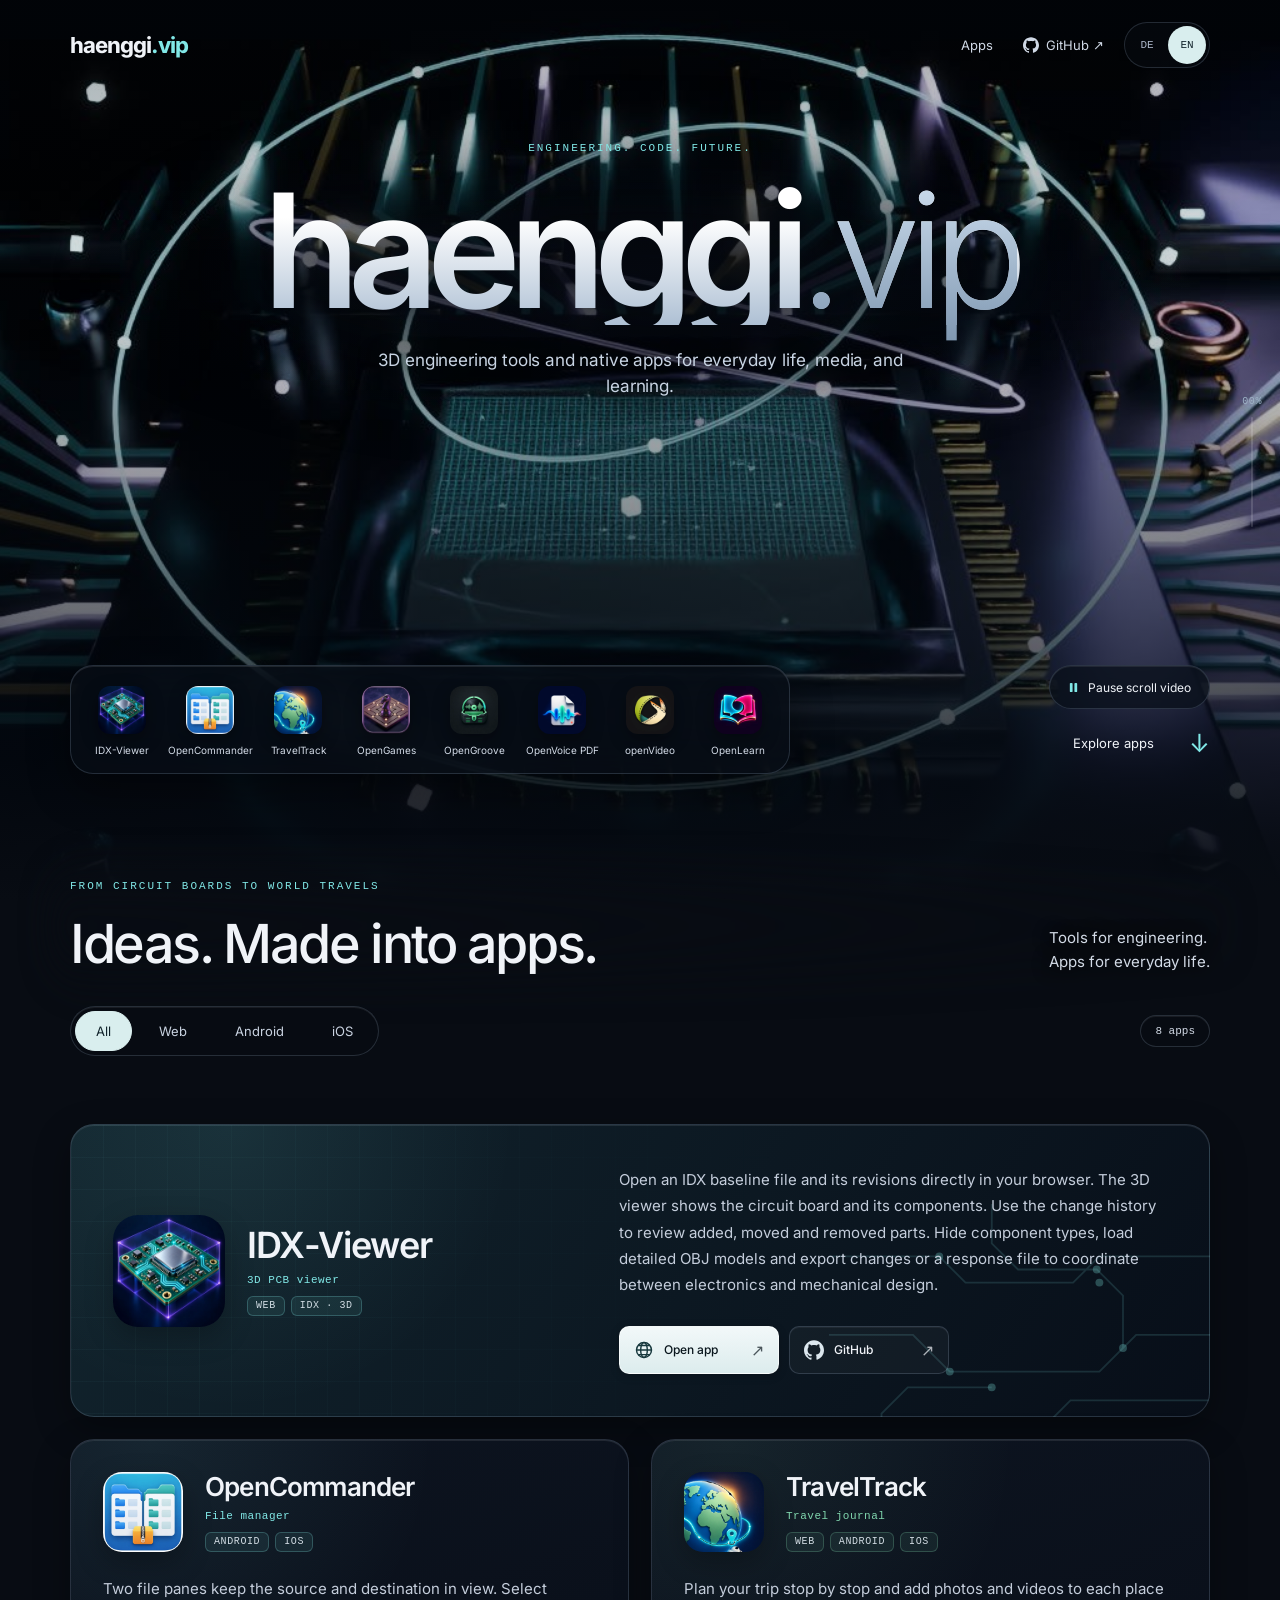
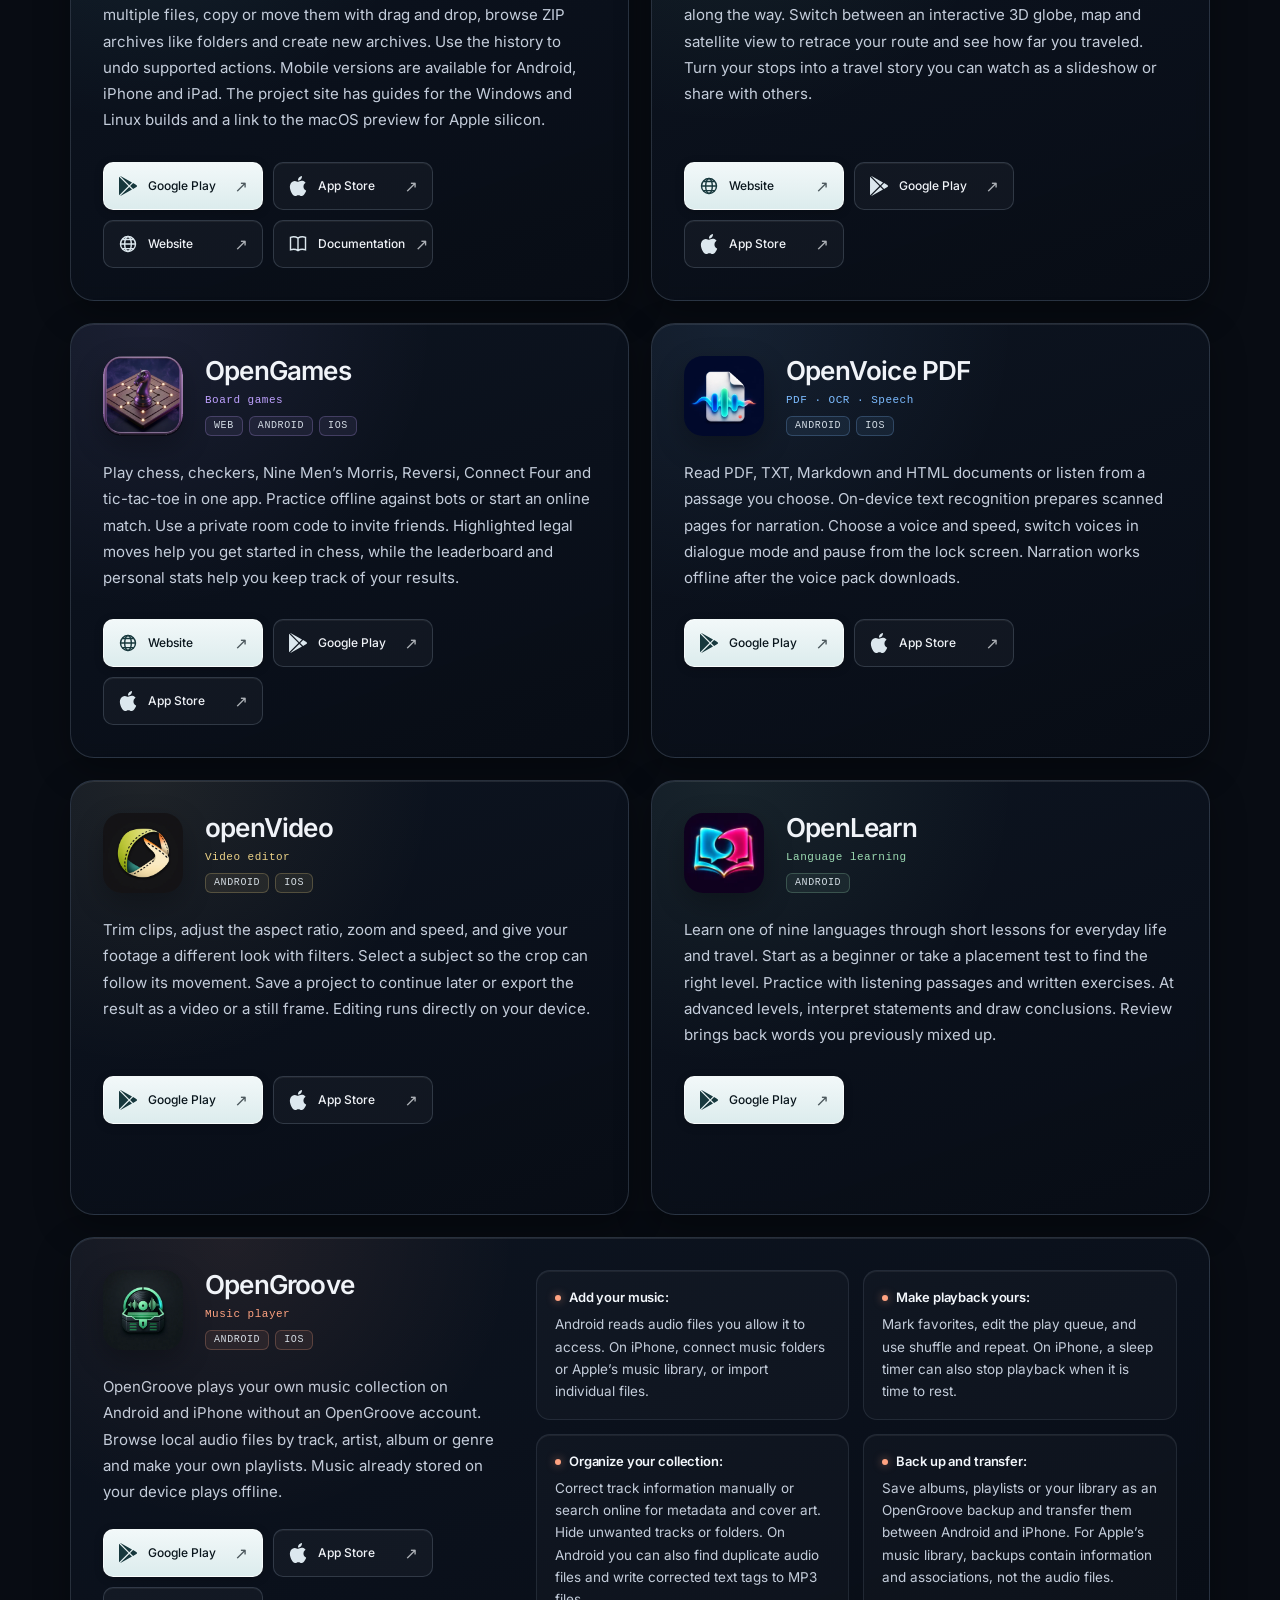
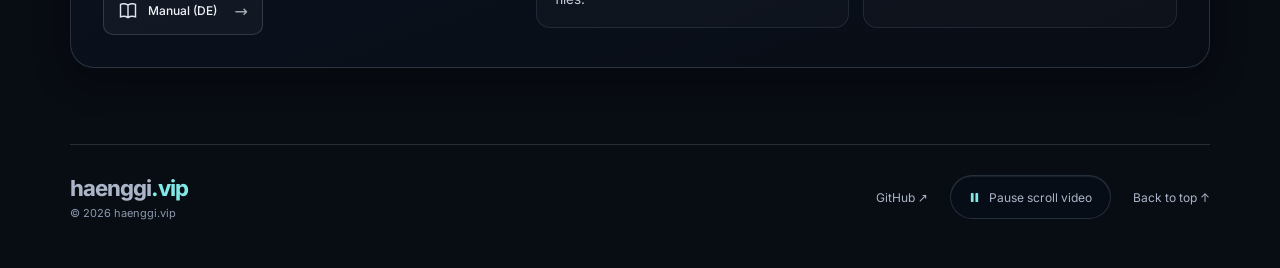
==== commit eef8702d: "Eliminate scroll stutter with All-Intra video, LERP scrubbing and GPU card optimizations" ====
--- a/index.html
+++ b/index.html
@@ -1,5 +1,5 @@
 <!doctype html>
-<html lang="de"><head><meta charset="utf-8"><meta name="viewport" content="width=device-width,initial-scale=1"><meta name="theme-color" content="#080c13"><title>haenggi.vip | Apps und PCB-Werkzeuge</title><meta name="description" content="Entdecke IDX-Viewer, OpenCommander, TravelTrack, OpenGames, OpenGroove, OpenVoice PDF, openVideo und OpenLearn: Apps für Technik und Alltag."><meta property="og:title" content="haenggi.vip | Apps und PCB-Werkzeuge"><meta property="og:description" content="Entdecke IDX-Viewer, OpenCommander, TravelTrack, OpenGames, OpenGroove, OpenVoice PDF, openVideo und OpenLearn: Apps für Technik und Alltag."><meta property="og:type" content="website"><link rel="canonical" href="https://haenggi.vip/"><link rel="icon" href="assets/favicon.svg"><link rel="preload" href="assets/fonts/inter-latin-wght.woff2" as="font" type="font/woff2" crossorigin><link rel="stylesheet" href="styles.css?v=20261122-modern"><script src="language.js" defer></script><script src="app.js?v=20261122-modern" defer></script>
+<html lang="de"><head><meta charset="utf-8"><meta name="viewport" content="width=device-width,initial-scale=1"><meta name="theme-color" content="#080c13"><title>haenggi.vip | Apps und PCB-Werkzeuge</title><meta name="description" content="Entdecke IDX-Viewer, OpenCommander, TravelTrack, OpenGames, OpenGroove, OpenVoice PDF, openVideo und OpenLearn: Apps für Technik und Alltag."><meta property="og:title" content="haenggi.vip | Apps und PCB-Werkzeuge"><meta property="og:description" content="Entdecke IDX-Viewer, OpenCommander, TravelTrack, OpenGames, OpenGroove, OpenVoice PDF, openVideo und OpenLearn: Apps für Technik und Alltag."><meta property="og:type" content="website"><link rel="canonical" href="https://haenggi.vip/"><link rel="icon" href="assets/favicon.svg"><link rel="preload" href="assets/fonts/inter-latin-wght.woff2" as="font" type="font/woff2" crossorigin><link rel="stylesheet" href="styles.css?v=20261123-smooth"><script src="language.js" defer></script><script src="app.js?v=20261123-smooth" defer></script>
 <link rel="alternate" hreflang="de" href="https://haenggi.vip/">
 <link rel="alternate" hreflang="en" href="https://haenggi.vip/en/">
 <link rel="alternate" hreflang="x-default" href="https://haenggi.vip/">
@@ -7,7 +7,7 @@
 <meta property="og:url" content="https://haenggi.vip/">
 <meta property="og:site_name" content="haenggi.vip">
 <meta property="og:locale" content="de_DE">
-<meta property="og:image" content="https://haenggi.vip/assets/hero-poster.jpg?v=digital-core2">
+<meta property="og:image" content="https://haenggi.vip/assets/hero-poster.jpg?v=digital-core-intra">
 <meta property="og:image:width" content="1280">
 <meta property="og:image:height" content="720">
 <meta property="og:image:alt" content="Mechanische Struktur aus dem Hintergrundfilm von haenggi.vip">
@@ -213,7 +213,7 @@
 </head>
 <body><a class="skip-link" href="#apps">Zu den Apps</a>
 <header class="site-header"><a class="brand" href="#origin">haenggi<span>.vip</span></a><nav aria-label="Hauptnavigation"><a href="#apps">Apps</a><a href="https://github.com/haenggi-vip" class="nav-github"><svg class="nav-icon" aria-hidden="true" focusable="false" fill="currentColor" role="img" viewBox="0 0 24 24" xmlns="http://www.w3.org/2000/svg"><path d="M12 .297c-6.63 0-12 5.373-12 12 0 5.303 3.438 9.8 8.205 11.385.6.113.82-.258.82-.577 0-.285-.01-1.04-.015-2.04-3.338.724-4.042-1.61-4.042-1.61C4.422 18.07 3.633 17.7 3.633 17.7c-1.087-.744.084-.729.084-.729 1.205.084 1.838 1.236 1.838 1.236 1.07 1.835 2.809 1.305 3.495.998.108-.776.417-1.305.76-1.605-2.665-.3-5.466-1.332-5.466-5.93 0-1.31.465-2.38 1.235-3.22-.135-.303-.54-1.523.105-3.176 0 0 1.005-.322 3.3 1.23.96-.267 1.98-.399 3-.405 1.02.006 2.04.138 3 .405 2.28-1.552 3.285-1.23 3.285-1.23.645 1.653.24 2.873.12 3.176.765.84 1.23 1.91 1.23 3.22 0 4.61-2.805 5.625-5.475 5.92.42.36.81 1.096.81 2.22 0 1.606-.015 2.896-.015 3.286 0 .315.21.69.825.57C20.565 22.092 24 17.592 24 12.297c0-6.627-5.373-12-12-12"/></svg><span>GitHub ↗</span></a></nav><div class="language-switch" role="group" aria-label="Sprache"><a href="./?lang=de" lang="de" hreflang="de" aria-current="page">DE</a><a href="en/?lang=en" lang="en" hreflang="en">EN</a></div></header>
-<div class="background" aria-hidden="true"><img class="media-poster" fetchpriority="high" src="assets/hero-poster.jpg?v=digital-core2" alt="" width="1280" height="720"><video id="hero-video" data-scroll-src="assets/hero-scroll.mp4?v=digital-core2" data-scroll-src-mobile="assets/hero-scroll-mobile.mp4?v=digital-core2" muted playsinline preload="none" poster="assets/hero-poster.jpg?v=digital-core2"></video></div>
+<div class="background" aria-hidden="true"><img class="media-poster" fetchpriority="high" src="assets/hero-poster.jpg?v=digital-core-intra" alt="" width="1280" height="720"><video id="hero-video" data-scroll-src="assets/hero-scroll.mp4?v=digital-core-intra" data-scroll-src-mobile="assets/hero-scroll-mobile.mp4?v=digital-core-intra" muted playsinline preload="none" poster="assets/hero-poster.jpg?v=digital-core-intra"></video></div>
 <aside class="scroll-hud" aria-label="Scrollfortschritt"><span><span id="scroll-value">00</span>%</span><div class="progress-track"><i id="progress-fill"></i></div></aside>
 <main><section id="origin" class="hero"><div class="hero-shell"><div class="hero-heading"><p class="eyebrow">ENGINEERING. CODE. FUTURE.</p><h1>haenggi<span>.vip</span></h1><p class="hero-subline">3D-Engineering-Tools und native Apps für Alltag, Medien und Lernen.</p></div><div class="hero-bottom"><button class="motion-button hero-motion" data-motion-toggle aria-pressed="false">Scroll-Video pausieren</button><nav class="app-dock" aria-label="Direkt zu einer App"><a href="#idx-viewer" title="IDX-Viewer"><img src="assets/icons/idx-viewer.webp" width="48" height="48" alt=""><span>IDX-Viewer</span></a><a href="#opencommander" title="OpenCommander"><img src="assets/icons/opencommander.webp" width="48" height="48" alt=""><span>OpenCommander</span></a><a href="#traveltrack" title="TravelTrack"><img src="assets/icons/traveltrack.webp" width="48" height="48" alt=""><span>TravelTrack</span></a><a href="#opengames" title="OpenGames"><img src="assets/icons/opengames.webp" width="48" height="48" alt=""><span>OpenGames</span></a><a href="#opengroove" title="OpenGroove"><img src="assets/icons/opengroove.webp" width="48" height="48" alt=""><span>OpenGroove</span></a><a href="#openvoicepdf" title="OpenVoice PDF"><img src="assets/icons/openvoicepdf.webp" width="48" height="48" alt=""><span>OpenVoice PDF</span></a><a href="#openvideo" title="openVideo"><img src="assets/icons/openvideo.webp" width="48" height="48" alt=""><span>openVideo</span></a><a href="#openlearn" title="OpenLearn"><img src="assets/icons/openlearn.webp" width="48" height="48" alt=""><span>OpenLearn</span></a></nav><a class="scroll-cue" href="#apps"><span>Apps entdecken</span><span aria-hidden="true">↓</span></a></div></div></section>
 <div id="apps" class="collection"><div class="collection-heading"><div><p class="eyebrow">VON DER LEITERPLATTE BIS ZUR WELTREISE</p><h2>Ideen. Als Apps.</h2></div><p class="collection-note">Werkzeuge für Technik.<br>Apps für jeden Tag.</p></div>
--- a/styles.css
+++ b/styles.css
@@ -213,7 +213,10 @@
 
 /* 5) Precision dark cards: top specular edge, mouse spotlight & platform badges. */
 .app-card {
-  background: linear-gradient(160deg, rgba(17, 26, 39, .88), rgba(8, 13, 22, .93));
+  background: linear-gradient(160deg, rgba(14, 22, 34, .92), rgba(8, 13, 22, .96));
+  backdrop-filter: blur(8px);
+  -webkit-backdrop-filter: blur(8px);
+  contain: layout style paint;
   box-shadow: inset 0 1px 0 rgba(255, 255, 255, .09), 0 12px 36px rgba(0, 0, 0, .32);
 }
 .app-card:before {
